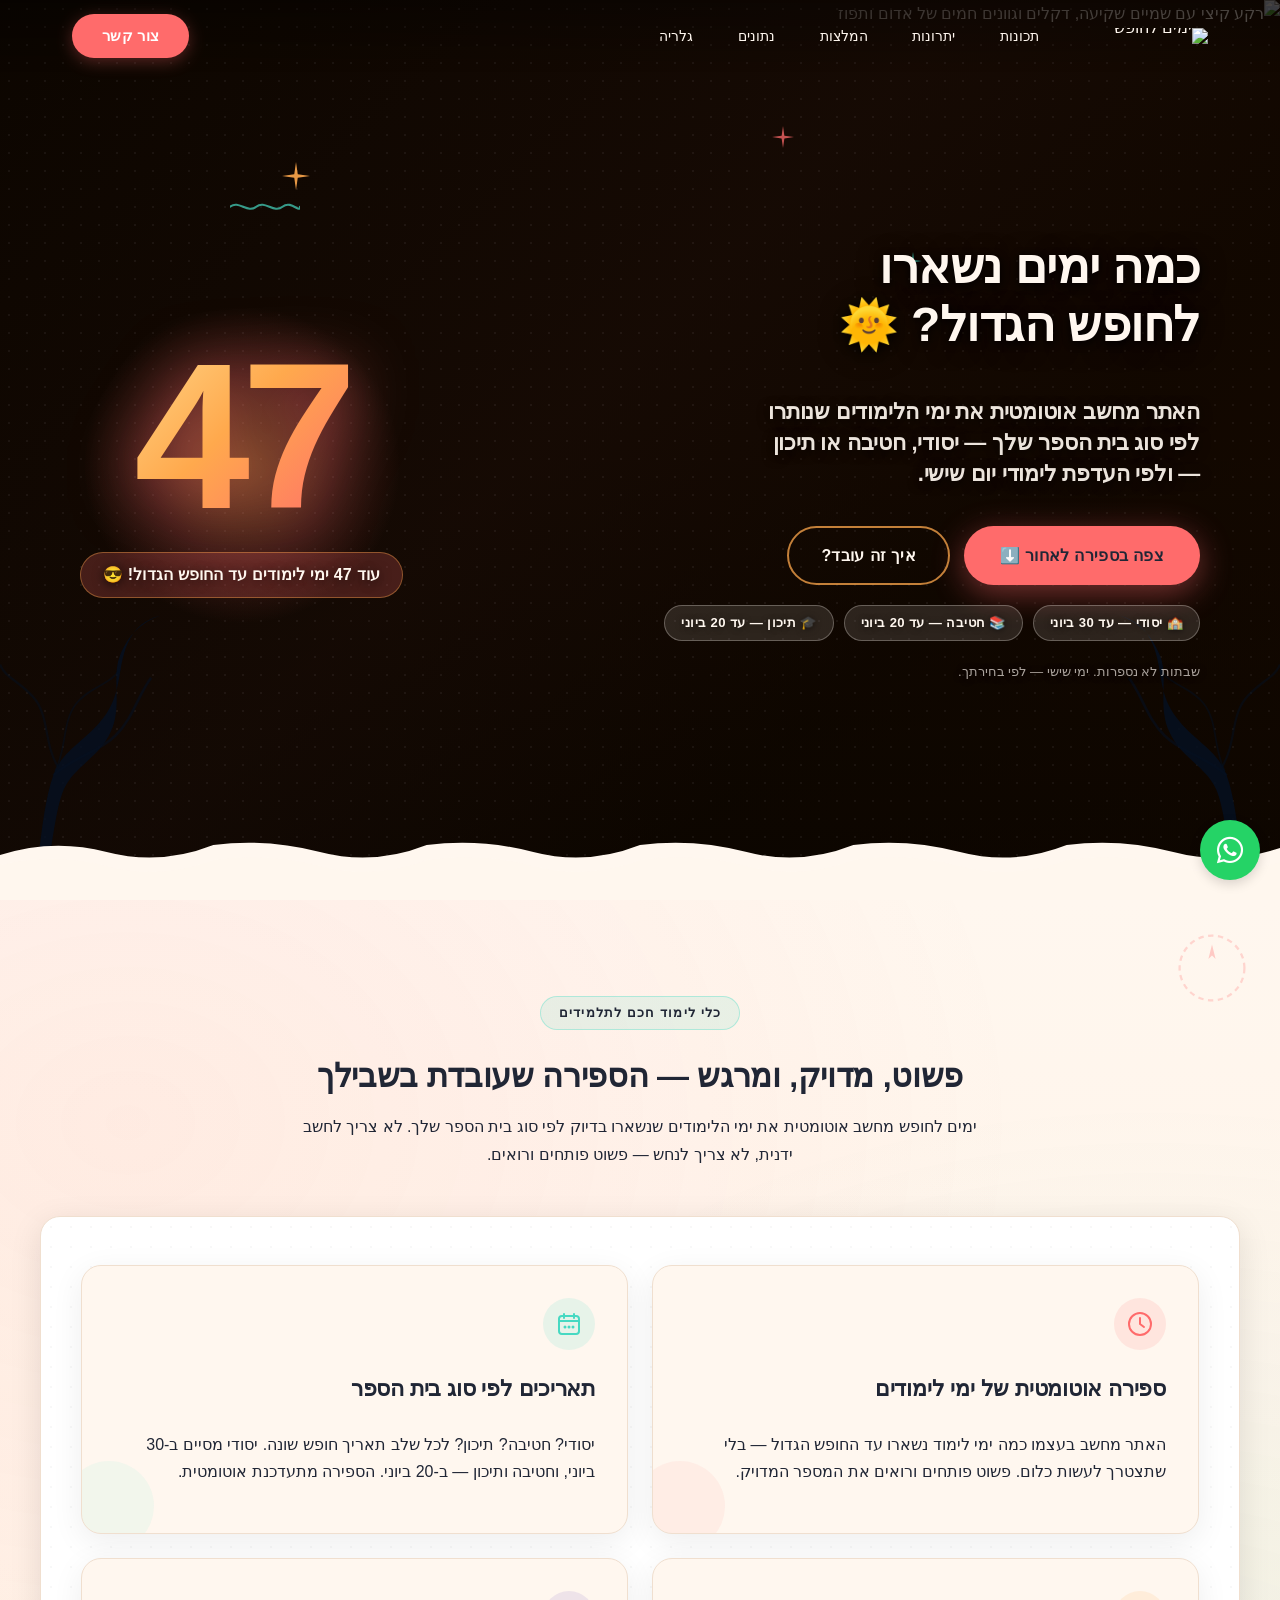
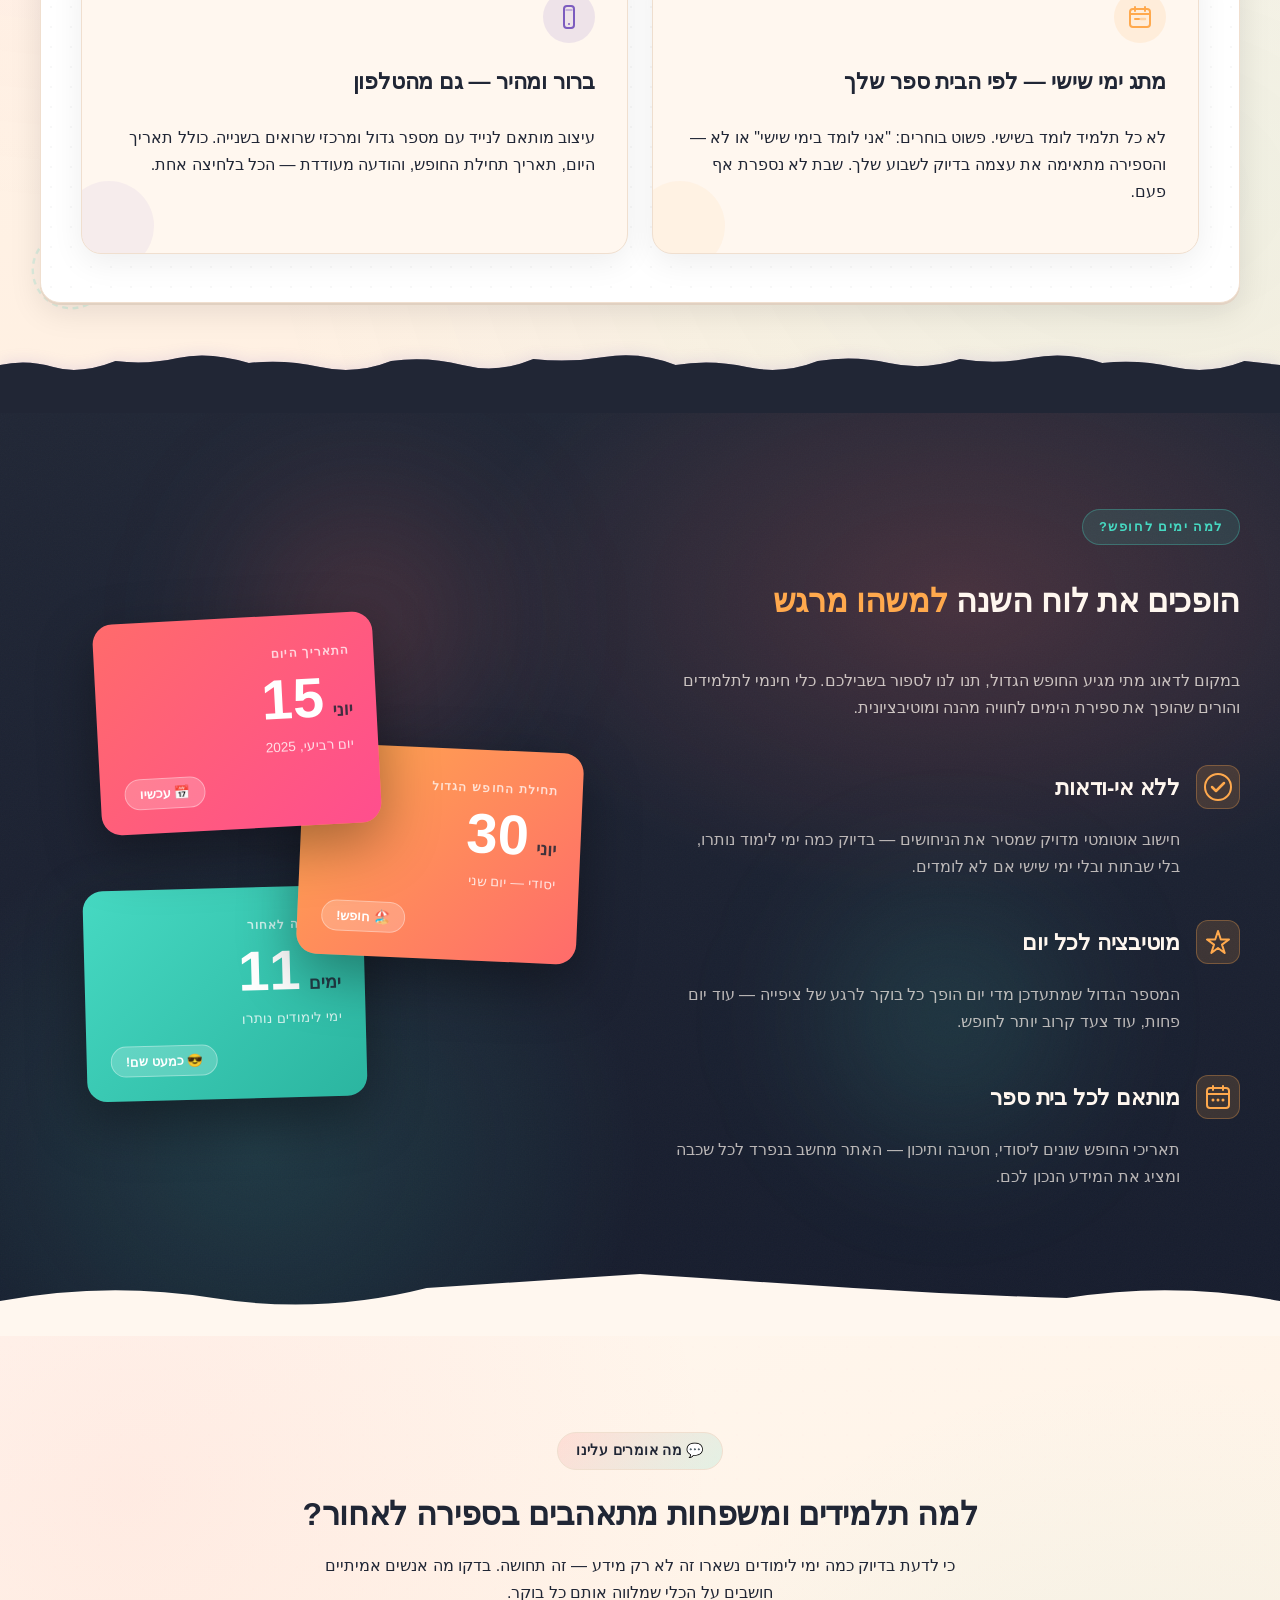
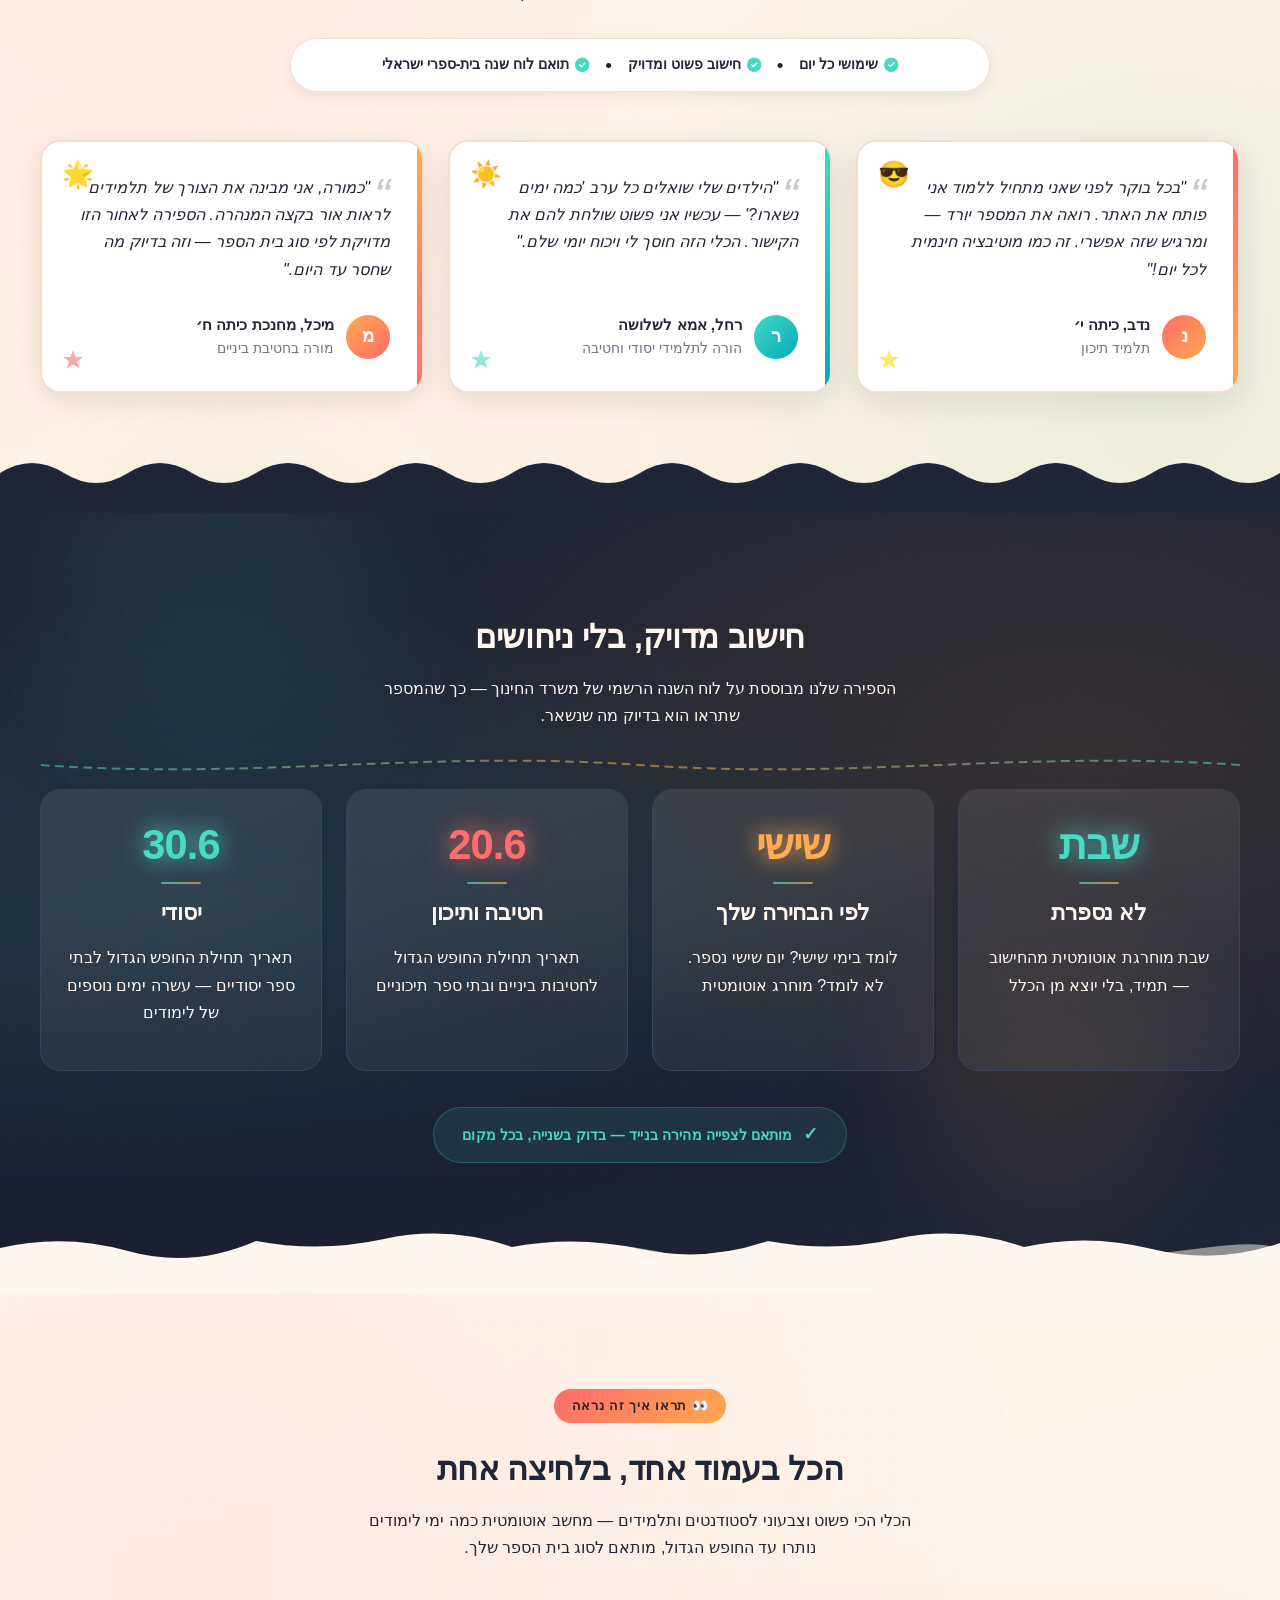
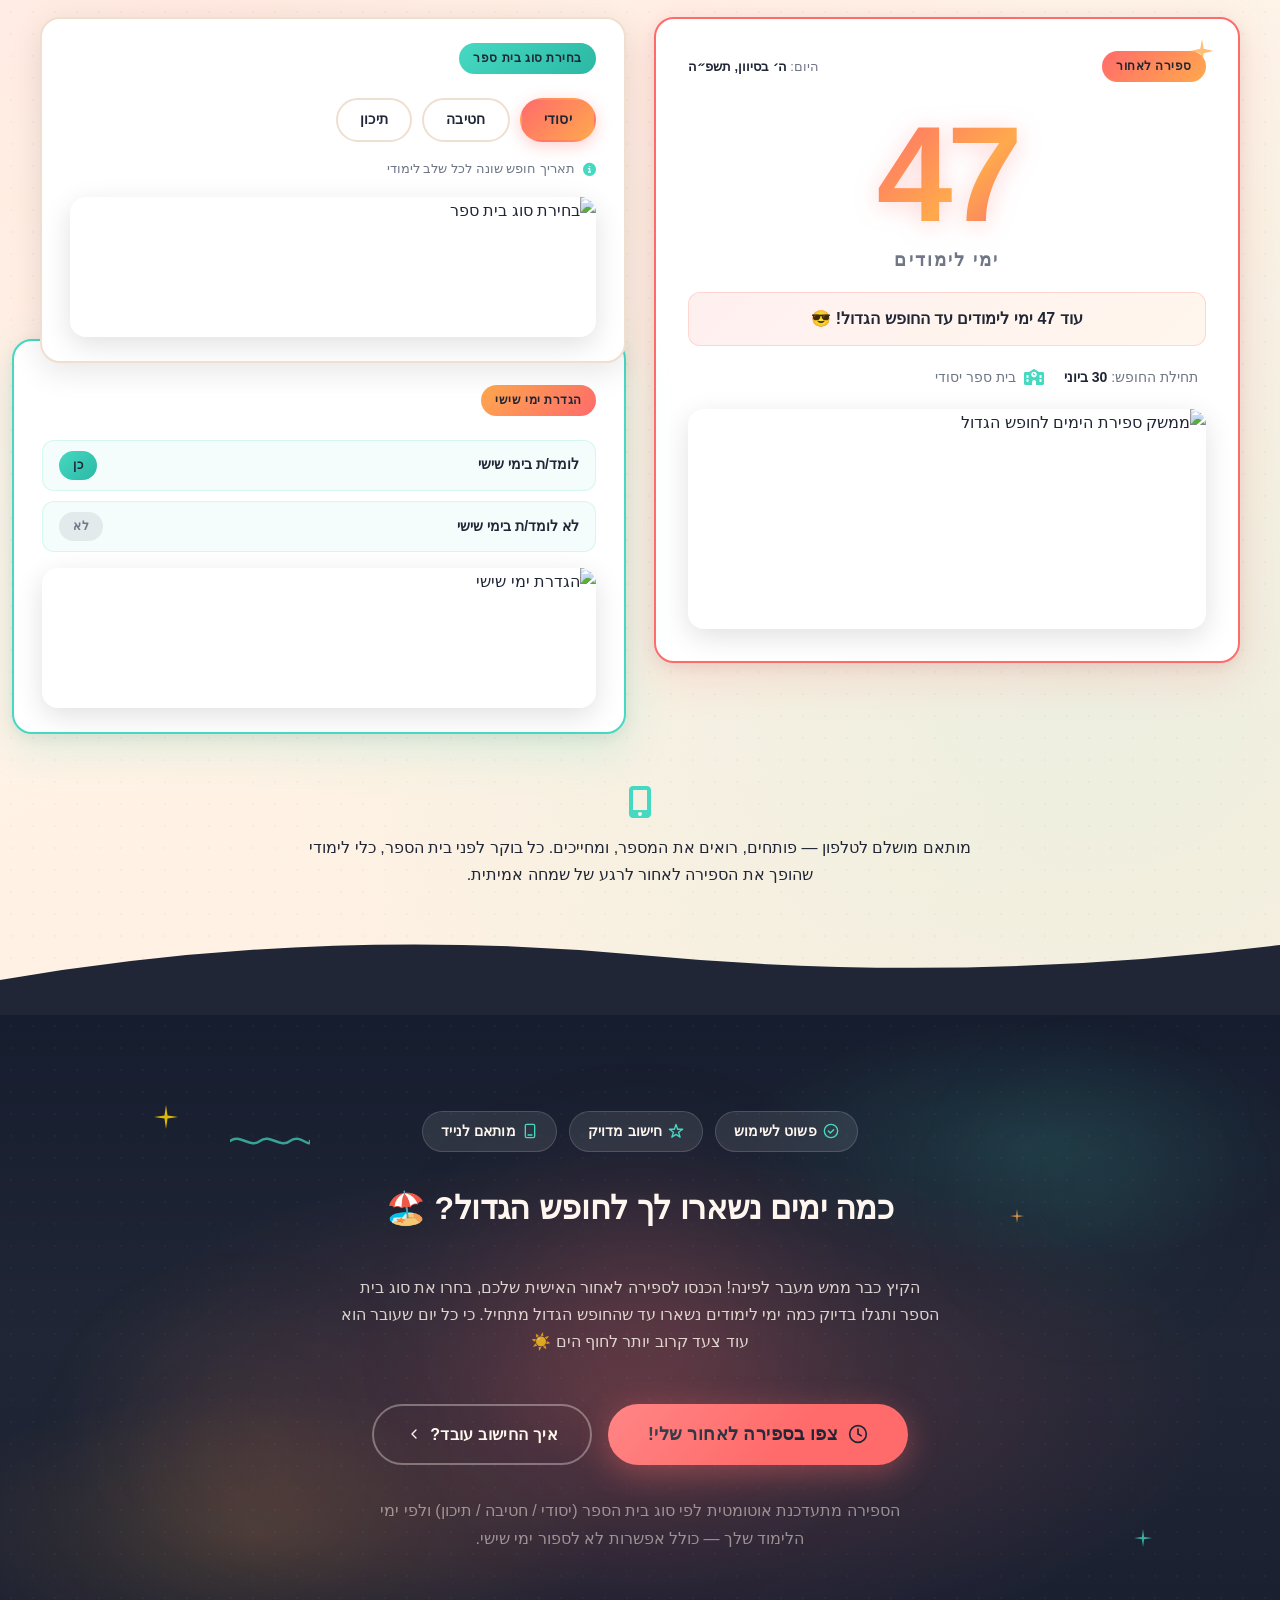
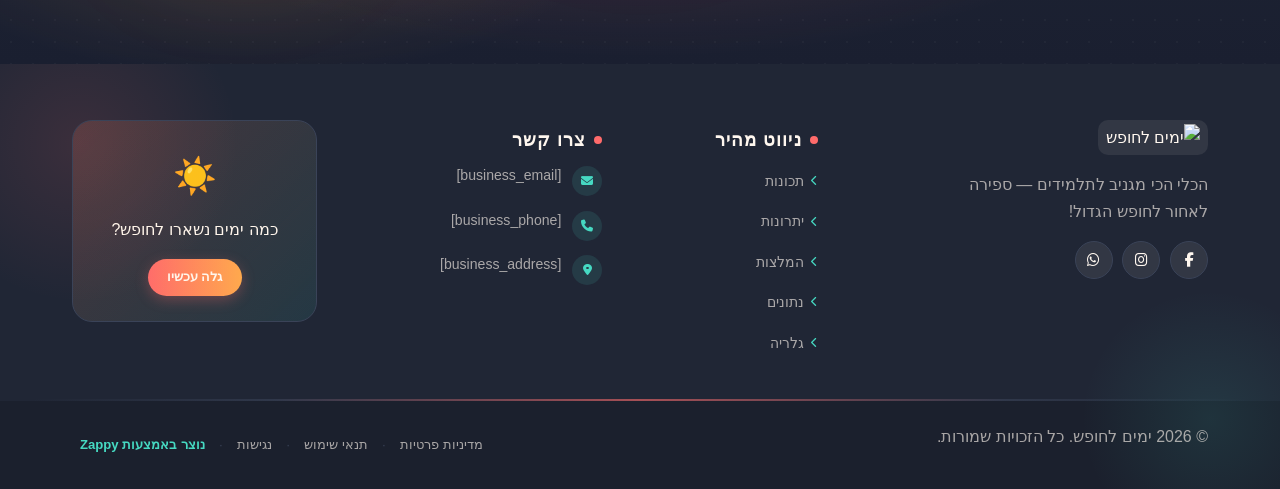
==== public/index.html @ 3684eeac "Initial website commit" ====
<!doctype html><html dir="rtl" lang="he"><head><meta charset="UTF-8"><meta content="width=device-width,initial-scale=1" name="viewport"><meta content="index, follow" name="robots"><title>ספור את הימים לחופש הגדול — ימים לחופש</title><meta content="כמה ימים נשארו עד החופש הגדול? גלה עכשיו עם מונה הימים החכם שלנו לתלמידי יסודי, חטיבה ותיכון. כלי לימודי מהנה שמחשב אוטומטית את ימי הלימודים שנותרו ומעלה את ההתרגשות לקראת הקיץ!" name="description"><meta content="כלים לתלמידים, מונה ימים לחופש הגדול, ספירה לאחור לקיץ, אפליקציות למידה לתלמידים, כמה ימים עד החופש" name="keywords"><link href="/assets/favicon.ico" rel="icon" type="image/x-icon"><link href="/assets/favicon-16x16.png" rel="icon" type="image/png" sizes="16x16"><link href="/assets/favicon-32x32.png" rel="icon" type="image/png" sizes="32x32"><link href="/assets/favicon-48x48.png" rel="icon" type="image/png" sizes="48x48"><link href="/assets/favicon-192x192.png" rel="icon" type="image/png" sizes="192x192"><link href="/assets/favicon-512x512.png" rel="icon" type="image/png" sizes="512x512"><link href="/assets/apple-touch-icon.png" rel="apple-touch-icon"><script>!function(){"use strict";var t="b15dba37-aa4c-4ad7-8414-ff6731cb1a47",e="https://api.zappy5.com/api/analytics/track",a=18e5,n=2592e6,o=!0,i=!0,r=!0;var s=function(){var e="zappy_visitor_"+t,a=null;try{if(a=localStorage.getItem(e)){var o=JSON.parse(a),i=Date.now();if(i-o.created<n)return o.lastSeen=i,localStorage.setItem(e,JSON.stringify(o)),o.id}}catch(t){console.warn("Zappy Analytics: LocalStorage not available")}var r="zv_"+Date.now()+"_"+Math.random().toString(36).substr(2,9);try{localStorage.setItem(e,JSON.stringify({id:r,created:Date.now(),lastSeen:Date.now()}))}catch(t){}return r}(),c=function(){var e="zappy_session_"+t,n=null;try{if(n=sessionStorage.getItem(e)){var o=JSON.parse(n),i=Date.now();if(i-o.timestamp<a)return o.timestamp=i,sessionStorage.setItem(e,JSON.stringify(o)),o.id}}catch(t){console.warn("Zappy Analytics: SessionStorage not available")}var r="zs_"+Date.now()+"_"+Math.random().toString(36).substr(2,9);try{sessionStorage.setItem(e,JSON.stringify({id:r,timestamp:Date.now()}))}catch(t){}return r}();function l(a,n){n=n||{};var o={website_id:t,event_type:a,page_path:window.location.pathname,referrer:document.referrer||"direct",visitor_id:s,session_id:c,metadata:n};if(navigator.sendBeacon){var i=new Blob([JSON.stringify(o)],{type:"application/json"});navigator.sendBeacon(e,i)}else fetch(e,{method:"POST",headers:{"Content-Type":"application/json"},body:JSON.stringify(o),keepalive:!0}).catch(function(t){console.warn("Zappy Analytics: Failed to track event",t)})}o&&l("pageview",{title:document.title,url:window.location.href}),i&&document.addEventListener("click",function(t){var e=t.target;if("BUTTON"===e.tagName||e.closest("button")){var a="BUTTON"===e.tagName?e:e.closest("button");l("click",{element:"button",text:a.textContent.trim().substring(0,100),id:a.id||null,class:a.className||null})}else if("A"===e.tagName||e.closest("a")){var n="A"===e.tagName?e:e.closest("a");l("navigation",{element:"link",text:n.textContent.trim().substring(0,100),href:n.href,external:n.hostname!==window.location.hostname})}},!0),r&&document.addEventListener("submit",function(t){var e=t.target;l("form_submit",{form_id:e.id||null,form_name:e.name||null,form_action:e.action||null,form_method:e.method||"GET"})},!0);var d=Date.now();window.addEventListener("beforeunload",function(){l("page_unload",{time_on_page:Math.floor((Date.now()-d)/1e3),page_path:window.location.pathname})}),window.zappyAnalytics={track:l,getVisitorId:function(){return s},getSessionId:function(){return c}}}()</script><meta content="ספור את הימים לחופש הגדול — ימים לחופש" property="og:title"><meta content="כמה ימים נשארו עד החופש הגדול? גלה עכשיו עם מונה הימים החכם שלנו לתלמידי יסודי, חטיבה ותיכון. כלי לימודי מהנה שמחשב אוטומטית את ימי הלימודים שנותרו ומעלה את ההתרגשות לקראת הקיץ!" property="og:description"><meta content="summary_large_image" name="twitter:card"><meta content="ספור את הימים לחופש הגדול — ימים לחופש" name="twitter:title"><meta content="כמה ימים נשארו עד החופש הגדול? גלה עכשיו עם מונה הימים החכם שלנו לתלמידי יסודי, חטיבה ותיכון. כלי לימודי מהנה שמחשב אוטומטית את ימי הלימודים שנותרו ומעלה את ההתרגשות לקראת הקיץ!" name="twitter:description"><meta content="website" property="og:type"><meta content="he_IL" property="og:locale"><link href="https://cdnjs.cloudflare.com/ajax/libs/font-awesome/6.4.0/css/all.min.css" rel="stylesheet"><link href="/assets/favicon.ico" rel="icon" type="image/x-icon"><link href="/assets/favicon-16x16.png" rel="icon" type="image/png" sizes="16x16"><link href="/assets/favicon-32x32.png" rel="icon" type="image/png" sizes="32x32"><link href="/assets/favicon-48x48.png" rel="icon" type="image/png" sizes="48x48"><link href="/assets/favicon-192x192.png" rel="icon" type="image/png" sizes="192x192"><link href="/assets/favicon-512x512.png" rel="icon" type="image/png" sizes="512x512"><link href="/assets/apple-touch-icon.png" rel="apple-touch-icon"><link href="https://cdn.jsdelivr.net/npm/vanilla-cookieconsent@3/dist/cookieconsent.css" rel="stylesheet"><script src="https://cdn.jsdelivr.net/npm/vanilla-cookieconsent@3/dist/cookieconsent.umd.js"></script><script src="https://cdn.jsdelivr.net/gh/mickidum/acc_toolbar/acctoolbar/acctoolbar.min.js"></script><link href="/styles.css" rel="stylesheet"><style id="zappy-dropdown-submenu-styles">#navMenu li:has(.sub-menu),.nav-menu li:has(.sub-menu),.navbar li:has(.sub-menu),nav li:has(.sub-menu){position:relative}#navMenu .sub-menu,.nav-menu .sub-menu,.navbar .sub-menu,nav .sub-menu{display:block!important;position:absolute!important;top:100%;left:0;min-width:220px;background:#fff;border-radius:8px;box-shadow:0 8px 25px rgba(0,0,0,.15);padding:8px 0;opacity:0;visibility:hidden;transform:translateY(10px);transition:all .3s ease;z-index:1000;list-style:none;pointer-events:none}#navMenu li:hover>.sub-menu,.nav-menu li:hover>.sub-menu,.navbar li:hover>.sub-menu,nav li:hover>.sub-menu{opacity:1!important;visibility:visible!important;transform:translateY(0)!important;pointer-events:auto!important}.sub-menu li{list-style:none;margin:0;padding:0}.sub-menu a{display:block!important;padding:10px 16px!important;color:var(--text-dark,#333)!important;font-weight:500;text-decoration:none;white-space:nowrap;transition:background-color .2s}.sub-menu .zappy-nav-child>a{padding-left:28px!important;font-size:.9em!important;opacity:.85!important}[dir=rtl] .sub-menu .zappy-nav-child>a,html[lang=ar] .sub-menu .zappy-nav-child>a,html[lang=he] .sub-menu .zappy-nav-child>a{padding-left:10px!important;padding-right:28px!important}.sub-menu .zappy-nav-parent>a{font-weight:600!important}.sub-menu a:hover{background-color:#f5f5f5}[dir=rtl] .nav-menu .sub-menu,[dir=rtl] .navbar .sub-menu,[dir=rtl] nav .sub-menu,html[lang=ar] .nav-menu .sub-menu,html[lang=ar] .navbar .sub-menu,html[lang=ar] nav .sub-menu,html[lang=he] .nav-menu .sub-menu,html[lang=he] .navbar .sub-menu,html[lang=he] nav .sub-menu{left:auto!important;right:0!important}.sub-menu:empty,.sub-menu:not(:has(li)):not(:has(> a)),.sub-menu:not(:has(li:not(.zappy-hidden-menu-item))):not(:has(> a)){display:none!important;opacity:0!important;visibility:hidden!important;pointer-events:none!important}li:has(.menu-group-title):hover>.sub-menu{opacity:1!important;visibility:visible!important;transform:translateY(0)!important;pointer-events:auto!important}#navMenu>li>.menu-group-title,.nav-menu>li>.menu-group-title{display:inline-block;padding:.5rem 1rem;cursor:default;user-select:none}@media (max-width:768px){#navMenu .sub-menu,.nav-menu .sub-menu,.navbar .sub-menu,nav .sub-menu{position:static!important;transform:none!important;box-shadow:none!important;background:0 0!important;max-height:0;overflow:hidden;opacity:0;visibility:hidden;transition:max-height .3s ease,opacity .3s ease;padding:0!important;border-radius:0!important}#navMenu .sub-menu.mobile-expanded,.nav-menu .sub-menu.mobile-expanded,.navbar .sub-menu.mobile-expanded{max-height:none!important;overflow-y:visible!important;opacity:1!important;visibility:visible!important;padding:8px 0 8px 16px!important}[dir=rtl] .sub-menu.mobile-expanded,html[lang=he] .sub-menu.mobile-expanded{padding:8px 16px 8px 0!important}#navMenu li:hover>.sub-menu,.nav-menu li:hover>.sub-menu,.navbar li:hover>.sub-menu,nav li:hover>.sub-menu{opacity:0;visibility:hidden;pointer-events:none}#navMenu li>.sub-menu.mobile-expanded,.nav-menu li>.sub-menu.mobile-expanded,.navbar li>.sub-menu.mobile-expanded,nav li>.sub-menu.mobile-expanded{opacity:1!important;visibility:visible!important;pointer-events:auto!important}#navMenu li:has(.sub-menu),.nav-menu li:has(.sub-menu),.navbar li:has(.sub-menu),nav li:has(.sub-menu){display:flex!important;flex-wrap:wrap!important;align-items:center!important;position:relative!important;min-height:44px!important}#navMenu li:has(.sub-menu)>a,.nav-menu li:has(.sub-menu)>a,.navbar li:has(.sub-menu)>a,nav li:has(.sub-menu)>a{flex:1!important;min-width:0!important}#navMenu li:has(.sub-menu)>.menu-group-title,.nav-menu li:has(.sub-menu)>.menu-group-title,.navbar li:has(.sub-menu)>.menu-group-title,nav li:has(.sub-menu)>.menu-group-title{flex:1!important;min-width:0!important;padding:0!important;line-height:inherit!important}#navMenu li:has(.sub-menu)>.sub-menu,.nav-menu li:has(.sub-menu)>.sub-menu,.navbar li:has(.sub-menu)>.sub-menu,nav li:has(.sub-menu)>.sub-menu{flex-basis:100%!important;width:100%!important}#navMenu li:has(.sub-menu)>a [class*=arrow],#navMenu li:has(.sub-menu)>a [class*=chevron],.nav-menu li:has(.sub-menu)>a .fa-angle-down,.nav-menu li:has(.sub-menu)>a .fa-chevron-down,.nav-menu li:has(.sub-menu)>a [class*=arrow],.nav-menu li:has(.sub-menu)>a [class*=chevron],nav li:has(.sub-menu)>a [class*=arrow],nav li:has(.sub-menu)>a [class*=chevron]{display:none!important;visibility:hidden!important}.mobile-submenu-toggle{display:flex!important;align-items:center!important;justify-content:center!important;width:44px!important;height:auto!important;background:0 0!important;border:none!important;cursor:pointer!important;color:var(--text-light)!important;position:static!important;flex-shrink:0!important;align-self:stretch!important;z-index:2!important;padding:0!important;margin:0!important}.mobile-submenu-toggle::after{content:''!important;width:0!important;height:0!important;border-left:6px solid transparent!important;border-right:6px solid transparent!important;border-top:7px solid currentColor!important;transition:transform .3s ease!important}.mobile-submenu-toggle.expanded::after{transform:rotate(180deg)!important}.sub-menu a{padding:10px 0!important;display:block!important;color:var(--text-light)!important;white-space:normal!important}.sub-menu .zappy-nav-child>a{padding-left:28px!important;font-size:.9em!important;opacity:.85!important}[dir=rtl] .sub-menu .zappy-nav-child>a,html[lang=ar] .sub-menu .zappy-nav-child>a,html[lang=he] .sub-menu .zappy-nav-child>a{padding-left:0!important;padding-right:28px!important}.sub-menu .zappy-nav-parent>a{font-weight:600!important}#navMenu.active,.nav-menu.active{max-width:100vw!important;overflow-x:hidden!important;box-sizing:border-box!important}.navbar .sub-menu li a,.zappy-products-dropdown .sub-menu a,nav.navbar .sub-menu li a{color:var(--text-light)!important}}@media (min-width:769px){.mobile-submenu-toggle{display:none!important}}</style><style id="zappy-widget-visibility">html[dir=rtl] .whatsapp-float{right:20px!important;left:auto!important}html:not([dir]) .whatsapp-float,html[dir=ltr] .whatsapp-float{left:20px!important;right:auto!important}html[dir=rtl] #mic-access-tool-general-button,html[dir=rtl] #mic-init-access-tool #mic-access-tool-general-button,html[dir=rtl] #mic-init-access-tool .mic-access-tool-general-button,html[dir=rtl] ._access-icon,html[dir=rtl] .mic-access-tool-general-button{left:20px!important;right:auto!important}html:not([dir]) #mic-access-tool-general-button,html:not([dir]) #mic-init-access-tool #mic-access-tool-general-button,html:not([dir]) #mic-init-access-tool .mic-access-tool-general-button,html:not([dir]) ._access-icon,html:not([dir]) .mic-access-tool-general-button,html[dir=ltr] #mic-access-tool-general-button,html[dir=ltr] #mic-init-access-tool #mic-access-tool-general-button,html[dir=ltr] #mic-init-access-tool .mic-access-tool-general-button,html[dir=ltr] ._access-icon,html[dir=ltr] .mic-access-tool-general-button{right:20px!important;left:auto!important}@media (max-width:768px){.whatsapp-float{display:flex!important}}@media (min-width:769px){.whatsapp-float{display:flex!important}}@media (max-width:768px){#mic-access-tool-general-button,#mic-init-access-tool #mic-access-tool-general-button,#mic-init-access-tool .mic-access-tool-general-button,._access-icon,.mic-access-tool-general-button{display:flex!important;visibility:visible!important;opacity:1!important;pointer-events:auto!important}#mic-access-tool-box.opened-mic-access-tool,#mic-init-access-tool #mic-access-tool-box.opened-mic-access-tool,.mic-access-tool-box.opened-mic-access-tool{visibility:visible!important;opacity:1!important;pointer-events:auto!important}}@media (min-width:769px){#mic-access-tool-general-button,#mic-init-access-tool #mic-access-tool-general-button,#mic-init-access-tool .mic-access-tool-general-button,._access-icon,.mic-access-tool-general-button{display:flex!important;visibility:visible!important;opacity:1!important;pointer-events:auto!important}#mic-access-tool-box.opened-mic-access-tool,#mic-init-access-tool #mic-access-tool-box.opened-mic-access-tool,.mic-access-tool-box.opened-mic-access-tool{visibility:visible!important;opacity:1!important;pointer-events:auto!important}}</style></head><body><nav class="navbar" dir="rtl"><button class="mobile-toggle" aria-label="Menu" id="mobileToggle"><svg viewBox="0 0 24 24" fill="none" height="24" width="24" class="hamburger-icon"><path d="M3 12h18M3 6h18M3 18h18" stroke="currentColor" stroke-width="2" stroke-linecap="round"></path></svg> <svg viewBox="0 0 24 24" fill="none" height="24" width="24" class="close-icon" style="display:none"><path d="M18 6L6 18M6 6l12 12" stroke="currentColor" stroke-width="2" stroke-linecap="round"></path></svg></button> <button class="phone-header-btn" aria-label="Call" data-phone=""><svg viewBox="0 0 24 24" fill="currentColor" height="20" width="20"><path d="M22 16.92v3a2 2 0 0 1-2.18 2 19.79 19.79 0 0 1-8.63-3.07 19.5 19.5 0 0 1-6-6 19.79 19.79 0 0 1-3.07-8.67A2 2 0 0 1 4.11 2h3a2 2 0 0 1 2 1.72 12.84 12.84 0 0 0 .7 2.81 2 2 0 0 1-.45 2.11L8.09 9.91a16 16 0 0 0 6 6l1.27-1.27a2 2 0 0 1 2.11-.45 12.84 12.84 0 0 0 2.81.7A2 2 0 0 1 22 16.92z"></path></svg></button><div class="nav-container"><div class="nav-right-group"><div class="nav-brand"><a href="/" class="logo-link"><img alt="ימים לחופש" class="logo" src="/assets/education-tools-for-students-logo.webp"></a></div><ul class="nav-menu" id="navMenu"><li><a href="#features">תכונות</a></li><li><a href="#benefits">יתרונות</a></li><li><a href="#testimonials">המלצות</a></li><li><a href="#stats">נתונים</a></li><li><a href="#showcase">גלריה</a></li></ul></div><div class="nav-cta-container"><a href="#cta" class="nav-cta-btn">צור קשר</a></div></div></nav><script>window.addEventListener("load",function(){const e=document.querySelector(".navbar, nav, header");if(!e)return void console.log("[Navbar] Navbar element not found");let t=document.getElementById("mobileToggle")||document.querySelector(".mobile-toggle")||document.querySelector(".hamburger")||document.querySelector(".hamburger-menu")||document.querySelector(".menu-toggle")||document.querySelector(".burger-menu")||document.querySelector('[aria-label="Menu"]')||document.querySelector('[aria-label="תפריט"]');const o=document.querySelector(".phone-header-btn"),n=window.getComputedStyle(e);let r=n.backgroundColor;if(console.log("[Navbar] Initial navbar background:",r),"transparent"===r||"rgba(0, 0, 0, 0)"===r||r.startsWith("rgba")&&r.includes(", 0)")){const e=n.backgroundImage;if(e&&"none"!==e)console.log("[Navbar] Navbar has background image/gradient, using dark text"),r="rgb(240, 240, 240)";else{const e=window.getComputedStyle(document.body).backgroundColor;console.log("[Navbar] Navbar transparent, using body background:",e),r=e}}const i=r.match(/\d+/g);if(i&&i.length>=3){const e=(.299*parseInt(i[0])+.587*parseInt(i[1])+.114*parseInt(i[2]))/255;console.log("[Navbar] Mobile button colors preserved from Claude CSS (luminance:",e.toFixed(2)+")");const n=document.createElement("style");n.id="zappy-mobile-nav-fix";document.documentElement.lang;document.documentElement.dir,n.textContent='\n        /* Hide mobile buttons on desktop, show only on mobile */\n        @media (min-width: 769px) {\n          .mobile-toggle,\n          .phone-header-btn {\n            display: none !important;\n          }\n        }\n        \n        /* Show and position mobile buttons correctly on mobile */\n        @media (max-width: 768px) {\n          .mobile-toggle,\n          .phone-header-btn {\n            position: absolute !important;\n            top: 0 !important;\n            bottom: 0 !important;\n            margin-top: auto !important;\n            margin-bottom: auto !important;\n            z-index: 1001 !important;\n            display: flex !important;\n            align-items: center !important;\n            justify-content: center !important;\n            width: 36px !important;\n            height: 36px !important;\n            border-radius: 50% !important;\n            border: none !important;\n            cursor: pointer !important;\n            padding: 6px !important;\n            background: none !important;\n            color: var(--nav-text, var(--text-light)) !important;\n            touch-action: manipulation !important;\n            -webkit-tap-highlight-color: transparent !important;\n          }\n          \n          /* LTR positioning (default): hamburger LEFT, phone RIGHT */\n          html:not([dir="rtl"]):not([lang="he"]):not([lang="ar"]) .mobile-toggle,\n          html[dir="ltr"] .mobile-toggle {\n            left: 12px !important;\n            right: auto !important;\n          }\n          html:not([dir="rtl"]):not([lang="he"]):not([lang="ar"]) .phone-header-btn,\n          html[dir="ltr"] .phone-header-btn {\n            right: 12px !important;\n            left: auto !important;\n          }\n          \n          /* RTL positioning: hamburger RIGHT, phone LEFT */\n          html[dir="rtl"] .mobile-toggle,\n          html[lang="he"] .mobile-toggle,\n          html[lang="ar"] .mobile-toggle {\n            right: 12px !important;\n            left: auto !important;\n          }\n          html[dir="rtl"] .phone-header-btn,\n          html[lang="he"] .phone-header-btn,\n          html[lang="ar"] .phone-header-btn {\n            left: 12px !important;\n            right: auto !important;\n          }\n          \n          /* CRITICAL: Ensure nav-container has min-height on mobile */\n          /* All children are positioned absolutely/fixed on mobile, so height:auto collapses to 0 */\n          .nav-container {\n            min-height: 70px !important;\n            position: relative !important;\n          }\n          \n          /* Ensure SVG icons are properly sized and inherit color */\n          .mobile-toggle svg,\n          .phone-header-btn svg {\n            width: 24px !important;\n            height: 24px !important;\n            /* Don\'t force display - let JavaScript control hamburger/close toggle */\n          }\n          \n          /* Reset nav-cta-container on mobile - remove desktop box-shadow/padding */\n          /* that creates a visible ghost box when CTA button is hidden */\n          .nav-cta-container {\n            box-shadow: none !important;\n            padding: 0 !important;\n          }\n          \n          /* Hide nav-cta-container entirely on mobile when there\'s no lang-switcher */\n          /* (only the CTA button is inside, and it\'s hidden on mobile) */\n          .nav-cta-container:not(:has(.lang-switcher)) {\n            display: none !important;\n          }\n          \n          /* CRITICAL: Prevent hero image fade gradient from bleeding over headline text */\n          /* The .image-fade-gradient has bottom: -30px (extends below parent) */\n          /* On mobile stacked layout, this overlaps the h1 text below the image */\n          .hero-image-column {\n            overflow: hidden !important;\n          }\n          .image-fade-gradient {\n            bottom: 0 !important;\n          }\n          \n          /* Hide desktop language switcher on mobile - hamburger menu handles it */\n          /* High specificity to override stored CSS */\n          .lang-switcher,\n          .nav-cta-container .lang-switcher,\n          .nav-container .lang-switcher,\n          .navbar .lang-switcher,\n          .navbar .nav-cta-container .lang-switcher {\n            display: none !important;\n          }\n        }\n      ';const r=document.getElementById("zappy-mobile-nav-fix");r&&r.remove(),document.head.appendChild(n),console.log("[Navbar] Critical CSS injected for mobile nav positioning");const a=window.innerWidth<=768;if(t){const e=t.querySelector(".hamburger-icon"),o=t.querySelector(".close-icon");e&&(e.style.setProperty("width","24px","important"),e.style.setProperty("height","24px","important"),e.style.setProperty("display","block","important")),o&&(o.style.setProperty("width","24px","important"),o.style.setProperty("height","24px","important"),o.style.setProperty("display","none","important")),a?(t.style.setProperty("position","absolute","important"),t.style.setProperty("top","0","important"),t.style.setProperty("bottom","0","important"),t.style.setProperty("margin-top","auto","important"),t.style.setProperty("margin-bottom","auto","important"),t.style.setProperty("z-index","1001","important"),t.style.removeProperty("left"),t.style.removeProperty("right"),console.log("[Navbar] Mobile toggle positioning applied (mobile viewport)")):(t.style.removeProperty("position"),t.style.removeProperty("top"),t.style.removeProperty("transform"),t.style.removeProperty("z-index"),t.style.removeProperty("left"),t.style.removeProperty("right"),console.log("[Navbar] Desktop viewport - cleared mobile toggle inline positioning"))}if(o){const e=o.querySelector("svg");e&&(e.style.width="24px",e.style.height="24px",e.setAttribute("width","24"),e.setAttribute("height","24")),a?(o.style.setProperty("position","absolute","important"),o.style.setProperty("top","0","important"),o.style.setProperty("bottom","0","important"),o.style.setProperty("margin-top","auto","important"),o.style.setProperty("margin-bottom","auto","important"),o.style.setProperty("z-index","1001","important"),o.style.removeProperty("left"),o.style.removeProperty("right"),console.log("[Navbar] Phone button positioning applied (mobile viewport)")):(o.style.removeProperty("position"),o.style.removeProperty("top"),o.style.removeProperty("transform"),o.style.removeProperty("z-index"),o.style.removeProperty("left"),o.style.removeProperty("right"),console.log("[Navbar] Desktop viewport - cleared phone button inline positioning"))}}else console.log("[Navbar] Could not parse background color:",r);t=document.getElementById("mobileToggle")||document.querySelector(".mobile-toggle")||document.querySelector(".hamburger")||document.querySelector(".hamburger-menu")||document.querySelector(".menu-toggle")||document.querySelector(".burger-menu")||document.querySelector('[aria-label="Menu"]')||document.querySelector('[aria-label="תפריט"]');const a=document.getElementById("navMenu")||document.querySelector(".nav-menu")||document.querySelector(".nav-links")||document.querySelector("nav ul:not(.submenu)");if(!t||!a)return void console.log("[Navbar] Mobile toggle or menu not found:",{toggle:!!t,menu:!!a});a.id||(a.id="navMenu"),console.log("[Navbar] Initializing mobile menu...");const l=t.cloneNode(!0);t.parentNode.replaceChild(l,t);var s=0;function p(e){var t=Date.now();t-s<300||(s=t,function(e){e.preventDefault(),e.stopPropagation();const t=l.querySelector(".hamburger-icon"),o=l.querySelector(".close-icon");a.classList.contains("active")?(a.classList.remove("active"),t&&t.style.setProperty("display","block","important"),o&&o.style.setProperty("display","none","important"),document.body.style.overflow="",console.log("[Navbar] Menu closed")):(a.classList.add("active"),t&&t.style.setProperty("display","none","important"),o&&o.style.setProperty("display","block","important"),document.body.style.overflow="hidden",console.log("[Navbar] Menu opened"))}(e))}l.addEventListener("click",p),l.addEventListener("touchend",p),a.querySelectorAll("a").forEach(function(e){e.addEventListener("click",function(){if("#"===this.getAttribute("href"))return;const e=l.querySelector(".hamburger-icon"),t=l.querySelector(".close-icon");a.classList.remove("active"),e&&e.style.setProperty("display","block","important"),t&&t.style.setProperty("display","none","important"),document.body.style.overflow="",console.log("[Navbar] Menu closed (link clicked)")})});var c=a.querySelectorAll(".dropdown-toggle");c.forEach(function(e){e.addEventListener("click",function(e){e.preventDefault(),e.stopPropagation();var t=this.closest(".nav-dropdown");t&&(t.parentNode.querySelectorAll(".nav-dropdown.open").forEach(function(e){e!==t&&e.classList.remove("open")}),t.classList.toggle("open"),console.log("[Navbar] Dropdown toggled:",t.classList.contains("open")?"open":"closed"))})}),document.addEventListener("click",function(e){e.target.closest(".nav-dropdown")||document.querySelectorAll(".nav-dropdown.open").forEach(function(e){e.classList.remove("open")})}),console.log("[Navbar] Dropdown handlers initialized for "+c.length+" dropdowns"),o&&o.addEventListener("click",function(){const e=document.querySelectorAll('a[href^="tel:"]'),t=e.length>0?e[0].getAttribute("href").replace("tel:",""):"[business_phone]";window.location.href="tel:"+t,console.log("[Navbar] Phone button clicked")}),console.log("[Navbar] Mobile menu initialized successfully")})</script><main><section class="index-hero-section" data-layout-spec="בית-hero" dir="rtl" data-hero-type="fullscreen-scrim"><div class="index-hero-bg-wrapper"><img alt="רקע קיצי עם שמיים שקיעה, דקלים וגוונים חמים של אדום ותפוז" class="index-hero-bg-img" src="/assets/site-index-hero-image-1.webp" data-context="Vibrant Israeli summer sky scene at golden hour with warm sunset gradients in coral, orange and amber tones. Soft palm tree silhouettes frame the edges. Abstract school notebook paper details and sun-bleached beach atmosphere in the distance. Stylized, editorial poster aesthetic with halftone texture overlaid. No text, no people, purely atmospheric background for a student vacation countdown website." data-placeholder="index-hero-image-1" height="700" width="1200" data-hero-bg="true"></div><div class="index-hero-scrim" aria-hidden="true"></div><div class="index-hero-halftone" aria-hidden="true"></div><svg viewBox="0 0 180 420" aria-hidden="true" xmlns="http://www.w3.org/2000/svg" data-no-icon-edit="true" class="index-hero-palm index-hero-palm--start" fill="none" preserveAspectRatio="xMaxYMax meet"><path d="M140,420 C140,420 135,320 120,280 C110,250 80,240 60,210 C40,180 50,150 30,120 C20,105 0,100 0,100 C20,108 35,120 45,145 C55,170 42,200 55,230 C68,260 95,268 108,295 C122,325 125,420 140,420 Z" fill="#051020" opacity="0.85"></path><path d="M120,280 C100,260 70,255 50,235 C30,215 25,190 10,170" fill="none" opacity="0.6" stroke="#051020" stroke-width="3"></path><path d="M115,270 C130,245 125,215 140,195 C155,175 175,170 180,155" fill="none" opacity="0.5" stroke="#051020" stroke-width="2.5"></path><path d="M118,275 C105,250 110,220 95,200 C80,180 55,178 45,160" fill="none" opacity="0.5" stroke="#051020" stroke-width="2"></path></svg> <svg viewBox="0 0 180 420" aria-hidden="true" xmlns="http://www.w3.org/2000/svg" data-no-icon-edit="true" class="index-hero-palm index-hero-palm--end" fill="none" preserveAspectRatio="xMinYMax meet"><path d="M40,420 C40,420 45,320 60,280 C70,250 100,240 120,210 C140,180 130,150 150,120 C160,105 180,100 180,100 C160,108 145,120 135,145 C125,170 138,200 125,230 C112,260 85,268 72,295 C58,325 55,420 40,420 Z" fill="#051020" opacity="0.85"></path><path d="M60,280 C80,260 110,255 130,235 C150,215 155,190 170,170" fill="none" opacity="0.6" stroke="#051020" stroke-width="3"></path><path d="M65,270 C50,245 55,215 40,195 C25,175 5,170 0,155" fill="none" opacity="0.5" stroke="#051020" stroke-width="2.5"></path><path d="M62,275 C75,250 70,220 85,200 C100,180 125,178 135,160" fill="none" opacity="0.5" stroke="#051020" stroke-width="2"></path></svg> <svg viewBox="0 0 24 24" aria-hidden="true" xmlns="http://www.w3.org/2000/svg" data-no-icon-edit="true" class="index-hero-star index-hero-star--1" fill="none"><path d="M12 0 L13.5 10.5 L24 12 L13.5 13.5 L12 24 L10.5 13.5 L0 12 L10.5 10.5 Z" fill="#FFA94D" opacity="0.9"></path></svg> <svg viewBox="0 0 24 24" aria-hidden="true" xmlns="http://www.w3.org/2000/svg" data-no-icon-edit="true" class="index-hero-star index-hero-star--2" fill="none"><path d="M12 0 L13.5 10.5 L24 12 L13.5 13.5 L12 24 L10.5 13.5 L0 12 L10.5 10.5 Z" fill="#46D9C2" opacity="0.8"></path></svg> <svg viewBox="0 0 24 24" aria-hidden="true" xmlns="http://www.w3.org/2000/svg" data-no-icon-edit="true" class="index-hero-star index-hero-star--3" fill="none"><path d="M12 0 L13.5 10.5 L24 12 L13.5 13.5 L12 24 L10.5 13.5 L0 12 L10.5 10.5 Z" fill="#FF6B6B" opacity="0.75"></path></svg> <svg viewBox="0 0 80 20" aria-hidden="true" xmlns="http://www.w3.org/2000/svg" data-no-icon-edit="true" class="index-hero-squiggle" fill="none"><path d="M0,10 C10,2 20,18 30,10 C40,2 50,18 60,10 C70,2 80,18 80,10" fill="none" opacity="0.7" stroke="#46D9C2" stroke-width="2.5" stroke-linecap="round"></path></svg><div class="index-hero-container"><div class="index-hero-content"><h1 class="index-hero-h1">כמה ימים נשארו<br>לחופש הגדול? 🌞</h1><h3 class="index-hero-subtitle">האתר מחשב אוטומטית את ימי הלימודים שנותרו לפי סוג בית הספר שלך — יסודי, חטיבה או תיכון — ולפי העדפת לימודי יום שישי.</h3><div class="index-hero-ctas"><a href="#countdown" class="index-hero-btn-primary">צפה בספירה לאחור ⬇️</a> <a href="#how-it-works" class="index-hero-btn-secondary">איך זה עובד?</a></div><div class="index-hero-badges"><span class="index-hero-badge">🏫 יסודי — עד 30 ביוני</span> <span class="index-hero-badge">📚 חטיבה — עד 20 ביוני</span> <span class="index-hero-badge">🎓 תיכון — עד 20 ביוני</span></div><p class="index-hero-note">שבתות לא נספרות. ימי שישי — לפי בחירתך.</p></div><div class="index-hero-countdown-display"><div class="index-hero-countdown-glow" aria-hidden="true"></div><div class="index-hero-countdown-number">47</div><div class="index-hero-countdown-label">עוד 47 ימי לימודים עד החופש הגדול! 😎</div></div></div><div class="index-hero-divider-wrapper"><svg viewBox="0 0 1440 90" aria-hidden="true" xmlns="http://www.w3.org/2000/svg" data-no-icon-edit="true" preserveAspectRatio="none"><defs><linearGradient id="heroWaveFill" x1="0%" x2="100%" y1="0%" y2="0%"><stop offset="0%" stop-color="#FFF7EF"></stop><stop offset="50%" stop-color="#FFE8D0"></stop><stop offset="100%" stop-color="#FFF7EF"></stop></linearGradient></defs><path d="M0,90 L0,45 Q60,28 120,42 T240,35 Q300,28 360,42 T480,35 Q540,28 600,42 T720,35 Q780,28 840,42 T960,35 Q1020,28 1080,42 T1200,35 Q1260,28 1320,42 T1440,38 L1440,90 Z" fill="var(--bg-light)"></path><path d="M0,90 L0,55 Q60,42 120,56 T240,50 Q300,42 360,56 T480,50 Q540,42 600,56 T720,50 Q780,42 840,56 T960,50 Q1020,42 1080,56 T1200,50 Q1260,42 1320,56 T1440,52 L1440,90 Z" fill="var(--bg-light)" opacity="0.85"></path></svg></div></section><section class="index-features-section" data-layout-spec="בית-features" dir="rtl"><svg viewBox="0 0 80 80" aria-hidden="true" xmlns="http://www.w3.org/2000/svg" data-no-icon-edit="true" class="index-features-deco index-features-deco--tl" fill="none"><circle cx="40" cy="40" r="36" fill="none" opacity="0.35" stroke="#FF6B6B" stroke-dasharray="6 5" stroke-width="2.5"></circle><path d="M40 14 L44 30 L40 26 L36 30 Z" fill="#FF6B6B" opacity="0.45"></path></svg> <svg viewBox="0 0 90 90" aria-hidden="true" xmlns="http://www.w3.org/2000/svg" data-no-icon-edit="true" class="index-features-deco index-features-deco--br" fill="none"><circle cx="45" cy="45" r="40" fill="none" opacity="0.3" stroke="#46D9C2" stroke-dasharray="6 5" stroke-width="2.5"></circle><path d="M45 20 L50 38 L45 34 L40 38 Z" fill="#46D9C2" opacity="0.4"></path></svg><div class="index-features-container"><div class="index-features-intro"><span class="index-features-eyebrow">כלי לימוד חכם לתלמידים</span><h2 class="index-features-heading">פשוט, מדויק, ומרגש — הספירה שעובדת בשבילך</h2><p class="index-features-subtext">ימים לחופש מחשב אוטומטית את ימי הלימודים שנשארו בדיוק לפי סוג בית הספר שלך. לא צריך לחשב ידנית, לא צריך לנחש — פשוט פותחים ורואים.</p></div><div class="index-features-panel"><div class="index-features-panel-texture" aria-hidden="true"></div><div class="index-features-grid"><article class="index-features-card index-features-card--coral"><div class="index-features-card-icon index-features-card-icon--coral"><svg viewBox="0 0 26 26" aria-hidden="true" xmlns="http://www.w3.org/2000/svg" fill="none" height="26" width="26" data-element-type="icon" data-icon-type="svg"><circle cx="13" cy="13" r="11" stroke="currentColor" stroke-width="2"></circle><path d="M13 7v6l4 3" stroke="currentColor" stroke-width="2" stroke-linecap="round" stroke-linejoin="round"></path></svg></div><div class="index-features-card-body"><h3 class="index-features-card-title">ספירה אוטומטית של ימי לימודים</h3><p class="index-features-card-text">האתר מחשב בעצמו כמה ימי לימוד נשארו עד החופש הגדול — בלי שתצטרך לעשות כלום. פשוט פותחים ורואים את המספר המדויק.</p></div></article><article class="index-features-card index-features-card--teal"><div class="index-features-card-icon index-features-card-icon--teal"><svg viewBox="0 0 26 26" aria-hidden="true" xmlns="http://www.w3.org/2000/svg" fill="none" height="26" width="26" data-element-type="icon" data-icon-type="svg"><rect height="18" rx="3" stroke="currentColor" stroke-width="2" width="20" x="3" y="5"></rect><path d="M3 10h20" stroke="currentColor" stroke-width="2"></path><path d="M8 3v4M18 3v4" stroke="currentColor" stroke-width="2" stroke-linecap="round"></path><circle cx="9" cy="16" r="1.5" fill="currentColor"></circle><circle cx="13" cy="16" r="1.5" fill="currentColor"></circle><circle cx="17" cy="16" r="1.5" fill="currentColor"></circle></svg></div><div class="index-features-card-body"><h3 class="index-features-card-title">תאריכים לפי סוג בית הספר</h3><p class="index-features-card-text">יסודי? חטיבה? תיכון? לכל שלב תאריך חופש שונה. יסודי מסיים ב-30 ביוני, וחטיבה ותיכון — ב-20 ביוני. הספירה מתעדכנת אוטומטית.</p></div></article><article class="index-features-card index-features-card--mango"><div class="index-features-card-icon index-features-card-icon--mango"><svg viewBox="0 0 26 26" aria-hidden="true" xmlns="http://www.w3.org/2000/svg" fill="none" height="26" width="26" data-element-type="icon" data-icon-type="svg"><rect height="18" rx="3" stroke="currentColor" stroke-width="2" width="20" x="3" y="5"></rect><path d="M3 10h20" stroke="currentColor" stroke-width="2"></path><path d="M8 3v4M18 3v4" stroke="currentColor" stroke-width="2" stroke-linecap="round"></path><path d="M8 15h4" stroke="currentColor" stroke-width="2" stroke-linecap="round"></path><path d="M14 15h4" opacity="0.4" stroke="currentColor" stroke-width="2.5" stroke-linecap="round"></path></svg></div><div class="index-features-card-body"><h3 class="index-features-card-title">מתג ימי שישי — לפי הבית ספר שלך</h3><p class="index-features-card-text">לא כל תלמיד לומד בשישי. פשוט בוחרים: "אני לומד בימי שישי" או לא — והספירה מתאימה את עצמה בדיוק לשבוע שלך. שבת לא נספרת אף פעם.</p></div></article><article class="index-features-card index-features-card--violet"><div class="index-features-card-icon index-features-card-icon--violet"><svg viewBox="0 0 26 26" aria-hidden="true" xmlns="http://www.w3.org/2000/svg" fill="none" height="26" width="26" data-element-type="icon" data-icon-type="svg"><rect height="22" rx="3" stroke="currentColor" stroke-width="2" width="10" x="8" y="2"></rect><circle cx="13" cy="20" r="1" fill="currentColor"></circle><path d="M10 6h6" opacity="0.5" stroke="currentColor" stroke-width="1.5" stroke-linecap="round"></path></svg></div><div class="index-features-card-body"><h3 class="index-features-card-title">ברור ומהיר — גם מהטלפון</h3><p class="index-features-card-text">עיצוב מותאם לנייד עם מספר גדול ומרכזי שרואים בשנייה. כולל תאריך היום, תאריך תחילת החופש, והודעה מעודדת — הכל בלחיצה אחת.</p></div></article></div></div></div><div class="index-features-divider-wrapper"><svg viewBox="0 0 1440 90" aria-hidden="true" xmlns="http://www.w3.org/2000/svg" data-no-icon-edit="true" preserveAspectRatio="none"><path d="M0,90 L0,42 Q30,36 60,44 T130,38 Q165,42 200,35 T280,40 Q320,36 360,44 T440,38 Q480,33 520,42 T600,36 Q640,40 680,34 T760,42 Q800,36 840,44 T920,38 Q960,32 1000,40 T1080,36 Q1120,42 1160,35 T1240,40 Q1280,36 1320,44 T1400,38 L1440,42 L1440,90 Z" fill="var(--bg-dark)"></path><filter height="180%" id="torn-shadow" width="110%" x="-5%" y="-40%"><feDropShadow dx="0" dy="-4" flood-color="#7C5CBF" flood-opacity="0.22" stdDeviation="6"></feDropShadow></filter><path d="M0,90 L0,42 Q30,36 60,44 T130,38 Q165,42 200,35 T280,40 Q320,36 360,44 T440,38 Q480,33 520,42 T600,36 Q640,40 680,34 T760,42 Q800,36 840,44 T920,38 Q960,32 1000,40 T1080,36 Q1120,42 1160,35 T1240,40 Q1280,36 1320,44 T1400,38 L1440,42 L1440,90 Z" fill="var(--bg-dark)" opacity="0.5" filter="url(#torn-shadow)"></path></svg></div></section><section class="index-benefits-section" data-layout-spec="בית-benefits" dir="rtl" id="benefits"><div class="ibs-grain" aria-hidden="true"></div><div class="ibs-glow ibs-glow-1" aria-hidden="true"></div><div class="ibs-glow ibs-glow-2" aria-hidden="true"></div><div class="ibs-container"><div class="ibs-content-col"><span class="ibs-eyebrow">למה ימים לחופש?</span><h2 class="ibs-heading">הופכים את לוח השנה <span class="ibs-heading-accent">למשהו מרגש</span></h2><p class="ibs-lead">במקום לדאוג מתי מגיע החופש הגדול, תנו לנו לספור בשבילכם. כלי חינמי לתלמידים והורים שהופך את ספירת הימים לחוויה מהנה ומוטיבציונית.</p><ul class="ibs-benefit-list"><li class="ibs-benefit-item"><div class="ibs-benefit-icon"><svg viewBox="0 0 28 28" aria-hidden="true" xmlns="http://www.w3.org/2000/svg" fill="none" height="28" width="28" data-element-type="icon" data-icon-type="svg"><circle cx="14" cy="14" r="13" stroke="currentColor" stroke-width="2"></circle><path d="M8 14l4 4 8-8" stroke="currentColor" stroke-width="2.5" stroke-linecap="round" stroke-linejoin="round"></path></svg></div><div class="ibs-benefit-text"><h3>ללא אי-ודאות</h3><p>חישוב אוטומטי מדויק שמסיר את הניחושים — בדיוק כמה ימי לימוד נותרו, בלי שבתות ובלי ימי שישי אם לא לומדים.</p></div></li><li class="ibs-benefit-item"><div class="ibs-benefit-icon"><svg viewBox="0 0 28 28" aria-hidden="true" xmlns="http://www.w3.org/2000/svg" fill="none" height="28" width="28" data-element-type="icon" data-icon-type="svg"><path d="M14 3l2.8 8.5H25l-7 5.1 2.7 8.4L14 20l-6.7 5 2.7-8.4-7-5.1h8.2z" stroke="currentColor" stroke-width="2" stroke-linejoin="round"></path></svg></div><div class="ibs-benefit-text"><h3>מוטיבציה לכל יום</h3><p>המספר הגדול שמתעדכן מדי יום הופך כל בוקר לרגע של ציפייה — עוד יום פחות, עוד צעד קרוב יותר לחופש.</p></div></li><li class="ibs-benefit-item"><div class="ibs-benefit-icon"><svg viewBox="0 0 28 28" aria-hidden="true" xmlns="http://www.w3.org/2000/svg" fill="none" height="28" width="28" data-element-type="icon" data-icon-type="svg"><rect height="20" rx="3" stroke="currentColor" stroke-width="2" width="22" x="3" y="5"></rect><path d="M3 11h22" stroke="currentColor" stroke-width="2"></path><path d="M9 3v4M19 3v4" stroke="currentColor" stroke-width="2" stroke-linecap="round"></path><circle cx="9" cy="17" r="1.5" fill="currentColor"></circle><circle cx="14" cy="17" r="1.5" fill="currentColor"></circle><circle cx="19" cy="17" r="1.5" fill="currentColor"></circle></svg></div><div class="ibs-benefit-text"><h3>מותאם לכל בית ספר</h3><p>תאריכי החופש שונים ליסודי, חטיבה ותיכון — האתר מחשב בנפרד לכל שכבה ומציג את המידע הנכון לכם.</p></div></li></ul></div><div class="ibs-tiles-col" aria-label="דוגמאות מידע"><article class="ibs-tile ibs-tile-1"><div class="ibs-tile-label">התאריך היום</div><div class="ibs-tile-number">15<span class="ibs-tile-number-unit">יוני</span></div><div class="ibs-tile-sub">יום רביעי, 2025</div><div class="ibs-tile-badge">📅 עכשיו</div></article><article class="ibs-tile ibs-tile-2"><div class="ibs-tile-label">תחילת החופש הגדול</div><div class="ibs-tile-number">30<span class="ibs-tile-number-unit">יוני</span></div><div class="ibs-tile-sub">יסודי — יום שני</div><div class="ibs-tile-badge">🏖️ חופש!</div></article><article class="ibs-tile ibs-tile-3"><div class="ibs-tile-label">הספירה לאחור</div><div class="ibs-tile-number">11<span class="ibs-tile-number-unit">ימים</span></div><div class="ibs-tile-sub">ימי לימודים נותרו</div><div class="ibs-tile-badge">😎 כמעט שם!</div></article></div></div><div class="ibs-divider-wrapper"><svg viewBox="0 0 1200 90" aria-hidden="true" xmlns="http://www.w3.org/2000/svg" data-no-icon-edit="true" preserveAspectRatio="none"><path d="M0,90 L0,55 Q100,35 200,52 T400,42 Q500,35 600,28 Q700,35 800,42 T1000,52 Q1100,35 1200,55 L1200,90 Z" fill="var(--bg-light)"></path></svg></div></section><section class="index-testimonials-section" data-layout-spec="בית-testimonials" dir="rtl" id="testimonials"><div class="its-halftone-bg" aria-hidden="true"></div><div class="its-container"><div class="its-intro"><span class="its-badge">💬 מה אומרים עלינו</span><h2 class="its-heading">למה תלמידים ומשפחות מתאהבים בספירה לאחור?</h2><p class="its-subtext">כי לדעת בדיוק כמה ימי לימודים נשארו זה לא רק מידע — זה תחושה. בדקו מה אנשים אמיתיים חושבים על הכלי שמלווה אותם כל בוקר.</p></div><div class="its-trust-line"><span class="its-trust-item"><i class="fa-solid fa-check-circle"></i> שימושי כל יום</span> <span class="its-trust-dot">•</span> <span class="its-trust-item"><i class="fa-solid fa-check-circle"></i> חישוב פשוט ומדויק</span> <span class="its-trust-dot">•</span> <span class="its-trust-item"><i class="fa-solid fa-check-circle"></i> תואם לוח שנה בית-ספרי ישראלי</span></div><div class="its-grid"><article class="its-card its-card--coral"><div class="its-card-mood" aria-hidden="true">😎</div><blockquote class="its-quote"><p>"בכל בוקר לפני שאני מתחיל ללמוד אני פותח את האתר. רואה את המספר יורד — ומרגיש שזה אפשרי. זה כמו מוטיבציה חינמית לכל יום!"</p></blockquote><footer class="its-author"><div class="its-author-avatar its-avatar--coral">נ</div><div class="its-author-info"><strong>נדב, כיתה י׳</strong> <small>תלמיד תיכון</small></div></footer><div class="its-star-accent" aria-hidden="true"><svg viewBox="0 0 22 22" aria-hidden="true" xmlns="http://www.w3.org/2000/svg" data-no-icon-edit="true" fill="none" height="22" width="22"><path d="M11 1l2.5 7h7.5l-6 4.5 2.5 7L11 15.5 4.5 19.5l2.5-7L1 8h7.5z" fill="#FFD700" opacity="0.85"></path></svg></div></article><article class="its-card its-card--teal"><div class="its-card-mood" aria-hidden="true">☀️</div><blockquote class="its-quote"><p>"הילדים שלי שואלים כל ערב 'כמה ימים נשארו?' — עכשיו אני פשוט שולחת להם את הקישור. הכלי הזה חוסך לי ויכוח יומי שלם."</p></blockquote><footer class="its-author"><div class="its-author-avatar its-avatar--teal">ר</div><div class="its-author-info"><strong>רחל, אמא לשלושה</strong> <small>הורה לתלמידי יסודי וחטיבה</small></div></footer><div class="its-star-accent" aria-hidden="true"><svg viewBox="0 0 22 22" aria-hidden="true" xmlns="http://www.w3.org/2000/svg" data-no-icon-edit="true" fill="none" height="22" width="22"><path d="M11 1l2.5 7h7.5l-6 4.5 2.5 7L11 15.5 4.5 19.5l2.5-7L1 8h7.5z" fill="#46D9C2" opacity="0.85"></path></svg></div></article><article class="its-card its-card--orange"><div class="its-card-mood" aria-hidden="true">🌟</div><blockquote class="its-quote"><p>"כמורה, אני מבינה את הצורך של תלמידים לראות אור בקצה המנהרה. הספירה לאחור הזו מדויקת לפי סוג בית הספר — וזה בדיוק מה שחסר עד היום."</p></blockquote><footer class="its-author"><div class="its-author-avatar its-avatar--orange">מ</div><div class="its-author-info"><strong>מיכל, מחנכת כיתה ח׳</strong> <small>מורה בחטיבת ביניים</small></div></footer><div class="its-star-accent" aria-hidden="true"><svg viewBox="0 0 22 22" aria-hidden="true" xmlns="http://www.w3.org/2000/svg" data-no-icon-edit="true" fill="none" height="22" width="22"><path d="M11 1l2.5 7h7.5l-6 4.5 2.5 7L11 15.5 4.5 19.5l2.5-7L1 8h7.5z" fill="#FF6B6B" opacity="0.85"></path></svg></div></article></div></div><div class="its-divider-wrapper"><svg viewBox="0 0 1200 80" aria-hidden="true" xmlns="http://www.w3.org/2000/svg" data-no-icon-edit="true" preserveAspectRatio="none"><path d="M0,80 L0,40
        Q30,20 60,40 T120,40
        Q150,20 180,40 T240,40
        Q270,20 300,40 T360,40
        Q390,20 420,40 T480,40
        Q510,20 540,40 T600,40
        Q630,20 660,40 T720,40
        Q750,20 780,40 T840,40
        Q870,20 900,40 T960,40
        Q990,20 1020,40 T1080,40
        Q1110,20 1140,40 T1200,40
        L1200,80 Z" fill="var(--bg-dark)"></path></svg></div></section><section class="index-stats-section" data-layout-spec="בית-stats" dir="rtl" id="stats"><div class="index-stats-bg-layer" aria-hidden="true"></div><div class="index-stats-glow-accent index-stats-glow-1" aria-hidden="true"></div><div class="index-stats-glow-accent index-stats-glow-2" aria-hidden="true"></div><div class="index-stats-container"><div class="index-stats-header"><h2 class="index-stats-title">חישוב מדויק, בלי ניחושים</h2><p class="index-stats-subtitle">הספירה שלנו מבוססת על לוח השנה הרשמי של משרד החינוך — כך שהמספר שתראו הוא בדיוק מה שנשאר.</p></div><div class="index-stats-connector" aria-hidden="true"><svg viewBox="0 0 1100 40" aria-hidden="true" xmlns="http://www.w3.org/2000/svg" data-no-icon-edit="true" preserveAspectRatio="none"><path d="M1100,20 C900,5 750,35 550,20 C350,5 200,35 0,20" fill="none" opacity="0.55" stroke="url(#glowLine)" stroke-width="2" stroke-dasharray="8 5"></path><defs><linearGradient id="glowLine" x1="0%" x2="100%" y1="0%" y2="0%"><stop offset="0%" stop-color="#46D9C2"></stop><stop offset="50%" stop-color="#FFA94D"></stop><stop offset="100%" stop-color="#46D9C2"></stop></linearGradient></defs></svg></div><div class="index-stats-grid"><article class="index-stats-card"><div class="index-stats-number" style="color:var(--accent)">שבת</div><div class="index-stats-divider"></div><h3 class="index-stats-label">לא נספרת</h3><p class="index-stats-desc">שבת מוחרגת אוטומטית מהחישוב — תמיד, בלי יוצא מן הכלל</p></article><article class="index-stats-card"><div class="index-stats-number" style="color:var(--secondary)">שישי</div><div class="index-stats-divider"></div><h3 class="index-stats-label">לפי הבחירה שלך</h3><p class="index-stats-desc">לומד בימי שישי? יום שישי נספר. לא לומד? מוחרג אוטומטית</p></article><article class="index-stats-card"><div class="index-stats-number" style="color:var(--primary)">20.6</div><div class="index-stats-divider"></div><h3 class="index-stats-label">חטיבה ותיכון</h3><p class="index-stats-desc">תאריך תחילת החופש הגדול לחטיבות ביניים ובתי ספר תיכוניים</p></article><article class="index-stats-card"><div class="index-stats-number" style="color:var(--accent)">30.6</div><div class="index-stats-divider"></div><h3 class="index-stats-label">יסודי</h3><p class="index-stats-desc">תאריך תחילת החופש הגדול לבתי ספר יסודיים — עשרה ימים נוספים של לימודים</p></article></div><div class="index-stats-trust-badge"><span class="index-stats-badge-icon" aria-hidden="true">✓</span> <span>מותאם לצפייה מהירה בנייד — בדוק בשנייה, בכל מקום</span></div></div><div class="index-stats-divider-wrapper"><svg viewBox="0 0 1200 90" aria-hidden="true" xmlns="http://www.w3.org/2000/svg" data-no-icon-edit="true" preserveAspectRatio="none"><path d="M0,90 L0,45 Q60,30 120,48 T240,38 Q300,50 360,36 T480,44 Q540,32 600,46 T720,38 Q780,50 840,36 T960,44 Q1020,30 1080,46 T1200,40 L1200,90 Z" fill="var(--bg-light)"></path><path d="M0,90 L0,55 Q80,42 160,58 T320,48 Q400,60 480,46 T640,54 Q720,42 800,56 T960,48 Q1040,58 1120,46 T1200,52 L1200,90 Z" fill="var(--bg-light)" opacity="0.5"></path></svg></div></section><section class="index-showcase-section" data-layout-spec="בית-showcase" dir="rtl"><div class="showcase-bg-dots" aria-hidden="true"></div><div class="showcase-container"><div class="showcase-intro"><span class="showcase-eyebrow">👀 תראו איך זה נראה</span><h2 class="showcase-heading">הכל בעמוד אחד, בלחיצה אחת</h2><p class="showcase-subtext">הכלי הכי פשוט וצבעוני לסטודנטים ותלמידים — מחשב אוטומטית כמה ימי לימודים נותרו עד החופש הגדול, מותאם לסוג בית הספר שלך.</p></div><div class="showcase-panels"><article class="showcase-panel showcase-panel--primary"><div class="panel-header"><span class="panel-tag">ספירה לאחור</span> <span class="panel-date">היום: <strong>ה׳ בסיוון, תשפ״ה</strong></span></div><div class="panel-countdown-display"><div class="panel-countdown-number">47</div><div class="panel-countdown-label">ימי לימודים</div></div><div class="panel-message">עוד 47 ימי לימודים עד החופש הגדול! 😎</div><div class="panel-meta-row"><div class="panel-meta-item"><i class="fa-solid fa-calendar-star" aria-hidden="true"></i> <span>תחילת החופש: <strong>30 ביוני</strong></span></div><div class="panel-meta-item"><i class="fa-solid fa-school" aria-hidden="true"></i> <span>בית ספר יסודי</span></div></div><img alt="ממשק ספירת הימים לחופש הגדול" class="panel-img panel-img--primary" src="/assets/site-index-showcase-image-1.webp" data-context="A vibrant illustrated mockup screenshot of a summer school countdown app showing a large bold number 47 in the center on a warm cream background with coral and teal accents, Israeli school countdown tool, playful summer poster design, Hebrew text, colorful educational app UI" data-placeholder="index-showcase-image-1" height="320" width="520"> <svg viewBox="0 0 24 24" aria-hidden="true" xmlns="http://www.w3.org/2000/svg" data-no-icon-edit="true" class="panel-sparkle"><path d="M12 2 L13.5 10 L22 12 L13.5 14 L12 22 L10.5 14 L2 12 L10.5 10 Z" fill="#FFA94D" opacity="0.9"></path></svg></article><div class="showcase-panels-stack"><article class="showcase-panel showcase-panel--secondary showcase-panel--front"><div class="panel-header"><span class="panel-tag panel-tag--teal">בחירת סוג בית ספר</span></div><div class="panel-school-types"><button class="school-type-btn school-type-btn--active" aria-hidden="true" tabindex="-1">יסודי</button> <button class="school-type-btn" aria-hidden="true" tabindex="-1">חטיבה</button> <button class="school-type-btn" aria-hidden="true" tabindex="-1">תיכון</button></div><div class="panel-info-row"><i class="fa-solid fa-circle-info" aria-hidden="true"></i> <span>תאריך חופש שונה לכל שלב לימודי</span></div><img alt="בחירת סוג בית ספר" class="panel-img panel-img--secondary" src="/assets/site-index-showcase-image-2.webp" data-context="Illustrated UI panel showing three school level selection buttons in Hebrew - elementary, middle school, high school - with a cheerful summer color scheme, coral and teal color palette, Israeli educational tool, clean modern app interface mockup" data-placeholder="index-showcase-image-2" height="180" width="340"></article><article class="showcase-panel showcase-panel--secondary showcase-panel--rear"><div class="panel-header"><span class="panel-tag panel-tag--coral">הגדרת ימי שישי</span></div><div class="panel-toggle-display"><div class="toggle-row"><span class="toggle-label">לומד/ת בימי שישי</span> <span class="toggle-chip toggle-chip--on">כן</span></div><div class="toggle-row"><span class="toggle-label">לא לומד/ת בימי שישי</span> <span class="toggle-chip toggle-chip--off">לא</span></div></div><img alt="הגדרת ימי שישי" class="panel-img panel-img--secondary" src="/assets/site-index-showcase-image-3.webp" data-context="Illustrated UI mockup panel showing a Friday study preference toggle switch in Hebrew, yes or no options, summer school countdown tool, warm coral and cream color palette, playful Israeli student app design, clean educational tool interface" data-placeholder="index-showcase-image-3" height="160" width="340"></article></div></div><div class="showcase-closing"><i class="fa-solid fa-mobile-screen-button showcase-closing-icon" aria-hidden="true"></i><p class="showcase-closing-text">מותאם מושלם לטלפון — פותחים, רואים את המספר, ומחייכים. כל בוקר לפני בית הספר, כלי לימודי שהופך את הספירה לאחור לרגע של שמחה אמיתית.</p></div></div><div class="showcase-divider-wrapper"><svg viewBox="0 0 1200 90" aria-hidden="true" xmlns="http://www.w3.org/2000/svg" data-no-icon-edit="true" preserveAspectRatio="none"><defs><linearGradient id="showcaseDivGrad" x1="0%" x2="100%" y1="0%" y2="0%"><stop offset="0%" stop-color="#FF6B6B"></stop><stop offset="60%" stop-color="#FFA94D"></stop><stop offset="100%" stop-color="#7C5CBF"></stop></linearGradient></defs><path d="M0,90 L0,55 Q300,0 600,30 Q900,60 1200,20 L1200,90 Z" fill="#202635"></path></svg></div></section><section class="index-cta-section" data-layout-spec="בית-cta" dir="rtl" id="cta"><div class="index-cta-blob index-cta-blob--1" aria-hidden="true"></div><div class="index-cta-blob index-cta-blob--2" aria-hidden="true"></div><div class="index-cta-blob index-cta-blob--3" aria-hidden="true"></div><div class="index-cta-texture" aria-hidden="true"></div><svg viewBox="0 0 24 24" aria-hidden="true" xmlns="http://www.w3.org/2000/svg" data-no-icon-edit="true" class="index-cta-sparkle index-cta-sparkle--1" height="24" width="24"><path d="M12 0 L13.5 10.5 L24 12 L13.5 13.5 L12 24 L10.5 13.5 L0 12 L10.5 10.5 Z" fill="#FFD700" opacity="0.85"></path></svg> <svg viewBox="0 0 24 24" aria-hidden="true" xmlns="http://www.w3.org/2000/svg" data-no-icon-edit="true" class="index-cta-sparkle index-cta-sparkle--2" height="18" width="18"><path d="M12 0 L13.5 10.5 L24 12 L13.5 13.5 L12 24 L10.5 13.5 L0 12 L10.5 10.5 Z" fill="#46D9C2" opacity="0.75"></path></svg> <svg viewBox="0 0 24 24" aria-hidden="true" xmlns="http://www.w3.org/2000/svg" data-no-icon-edit="true" class="index-cta-sparkle index-cta-sparkle--3" height="14" width="14"><path d="M12 0 L13.5 10.5 L24 12 L13.5 13.5 L12 24 L10.5 13.5 L0 12 L10.5 10.5 Z" fill="#FFA94D" opacity="0.8"></path></svg> <svg viewBox="0 0 80 20" aria-hidden="true" xmlns="http://www.w3.org/2000/svg" data-no-icon-edit="true" class="index-cta-squiggle" height="20" width="80"><path d="M0,10 C10,2 20,18 30,10 C40,2 50,18 60,10 C70,2 80,18 80,10" fill="none" opacity="0.7" stroke="#46D9C2" stroke-width="2.5" stroke-linecap="round"></path></svg><div class="index-cta-container"><div class="index-cta-badges"><span class="index-cta-badge"><svg viewBox="0 0 24 24" aria-hidden="true" xmlns="http://www.w3.org/2000/svg" fill="none" height="16" width="16" data-element-type="icon" data-icon-type="svg"><circle cx="12" cy="12" r="10" stroke="currentColor" stroke-width="2"></circle><path d="M8 12l3 3 5-5" stroke="currentColor" stroke-width="2" stroke-linecap="round" stroke-linejoin="round"></path></svg> פשוט לשימוש </span><span class="index-cta-badge"><svg viewBox="0 0 24 24" aria-hidden="true" xmlns="http://www.w3.org/2000/svg" fill="none" height="16" width="16" data-element-type="icon" data-icon-type="svg"><path d="M12 2l2.4 7.4H22l-6.2 4.5 2.4 7.4L12 17l-6.2 4.3 2.4-7.4L2 9.4h7.6z" stroke="currentColor" stroke-width="2" stroke-linejoin="round"></path></svg> חישוב מדויק </span><span class="index-cta-badge"><svg viewBox="0 0 24 24" aria-hidden="true" xmlns="http://www.w3.org/2000/svg" fill="none" height="16" width="16" data-element-type="icon" data-icon-type="svg"><rect height="20" rx="2" stroke="currentColor" stroke-width="2" width="14" x="5" y="2"></rect><path d="M9 18h6" stroke="currentColor" stroke-width="2" stroke-linecap="round"></path></svg> מותאם לנייד</span></div><h2 class="index-cta-heading">כמה ימים נשארו לך לחופש הגדול? 🏖️</h2><p class="index-cta-desc">הקיץ כבר ממש מעבר לפינה! הכנסו לספירה לאחור האישית שלכם, בחרו את סוג בית הספר ותגלו בדיוק כמה ימי לימודים נשארו עד שהחופש הגדול מתחיל. כי כל יום שעובר הוא עוד צעד קרוב יותר לחוף הים ☀️</p><div class="index-cta-buttons"><a href="#countdown" class="index-cta-btn-primary"><svg viewBox="0 0 24 24" aria-hidden="true" xmlns="http://www.w3.org/2000/svg" fill="none" height="20" width="20" data-element-type="icon" data-icon-type="svg"><circle cx="12" cy="12" r="10" stroke="currentColor" stroke-width="2"></circle><path d="M12 6v6l4 2" stroke="currentColor" stroke-width="2" stroke-linecap="round"></path></svg> צפו בספירה לאחור שלי! </a><a href="#how-it-works" class="index-cta-btn-secondary">איך החישוב עובד? <svg viewBox="0 0 24 24" aria-hidden="true" xmlns="http://www.w3.org/2000/svg" fill="none" height="16" width="16" data-element-type="icon" data-icon-type="svg"><path d="M15 18l-6-6 6-6" stroke="currentColor" stroke-width="2" stroke-linecap="round" stroke-linejoin="round"></path></svg></a></div><p class="index-cta-footnote">הספירה מתעדכנת אוטומטית לפי סוג בית הספר (יסודי / חטיבה / תיכון) ולפי ימי הלימוד שלך — כולל אפשרות לא לספור ימי שישי.</p></div></section></main><footer class="site-footer" dir="rtl"><div class="footer-top"><div class="footer-container"><div class="footer-grid"><div class="footer-col footer-brand"><a href="/" class="footer-logo-link"><img alt="ימים לחופש" class="logo" src="/assets/education-tools-for-students-logo.webp"></a><p class="footer-tagline">הכלי הכי מגניב לתלמידים — ספירה לאחור לחופש הגדול!</p><div class="footer-social"><a href="[facebook_handle]" class="social-btn" aria-label="Facebook"><i class="fab fa-facebook-f"></i></a> <a href="[instagram_handle]" class="social-btn" aria-label="Instagram"><i class="fab fa-instagram"></i></a> <a href="[whatsapp_handle]" class="social-btn" aria-label="WhatsApp"><i class="fab fa-whatsapp"></i></a></div></div><div class="footer-col"><h4 class="footer-heading"><span class="heading-dot"></span>ניווט מהיר</h4><ul class="footer-links"><li><a href="#features"><i class="fas fa-chevron-left"></i> תכונות</a></li><li><a href="#benefits"><i class="fas fa-chevron-left"></i> יתרונות</a></li><li><a href="#testimonials"><i class="fas fa-chevron-left"></i> המלצות</a></li><li><a href="#stats"><i class="fas fa-chevron-left"></i> נתונים</a></li><li><a href="#showcase"><i class="fas fa-chevron-left"></i> גלריה</a></li></ul></div><div class="footer-col"><h4 class="footer-heading"><span class="heading-dot"></span>צרו קשר</h4><ul class="footer-contact"><li><span class="contact-icon"><i class="fas fa-envelope"></i></span> <span class="contact-text"><a href="mailto:[business_email]">[business_email]</a></span></li><li><span class="contact-icon"><i class="fas fa-phone"></i></span> <span class="contact-text"><a href="tel:[business_phone]">[business_phone]</a></span></li><li><a href="/"><span class="contact-icon"><i class="fas fa-map-marker-alt"></i></span> <span class="contact-text">[business_address]</span></a></li></ul></div><div class="footer-col footer-widget-col"><div class="footer-widget"><div class="widget-emoji">☀️</div><p class="widget-text">כמה ימים נשארו לחופש?</p><a href="#features" class="widget-cta">גלה עכשיו</a></div></div></div></div></div><div class="footer-divider"></div><div class="footer-bottom"><div class="footer-container"><div class="footer-bottom-inner"><p class="footer-copyright">© 2026 ימים לחופש. כל הזכויות שמורות.</p><div class="footer-legal"><a href="/privacy">מדיניות פרטיות</a> <span class="legal-sep">·</span> <a href="/terms">תנאי שימוש</a> <span class="legal-sep">·</span> <a href="/accessibility">נגישות</a> <span class="legal-sep">·</span> <a href="https://zappy5.com" class="zappy-attribution" target="_blank">נוצר באמצעות Zappy</a></div></div></div></div></footer><a href="https://wa.me/[whatsapp_handle]" class="whatsapp-float" aria-label="WhatsApp"><i class="fab fa-whatsapp"></i></a><div data-integration="accessibility:toolbar"></div><script src="/script.js"></script><script id="zappy-mobile-submenu-script">!function(){function e(){if(window.innerWidth>768)return document.querySelectorAll(".mobile-submenu-toggle").forEach(function(e){e.remove()}),void document.querySelectorAll(".sub-menu.mobile-expanded").forEach(function(e){e.classList.remove("mobile-expanded")});document.querySelectorAll(".nav-menu li:has(.sub-menu), nav li:has(.sub-menu), .navbar li:has(.sub-menu), #navMenu li:has(.sub-menu)").forEach(function(e){if(!e.querySelector(".mobile-submenu-toggle")){var t=e.querySelector(".sub-menu"),n=e.querySelector(":scope > a");if(t&&n){var o=document.createElement("button");o.className="mobile-submenu-toggle",o.setAttribute("aria-label","Toggle submenu"),o.setAttribute("type","button"),n.insertAdjacentElement("afterend",o),o.addEventListener("click",function(e){e.preventDefault(),e.stopPropagation(),document.querySelectorAll(".sub-menu.mobile-expanded").forEach(function(e){if(e!==t){e.classList.remove("mobile-expanded");var n=e.parentElement.querySelector(".mobile-submenu-toggle");n&&n.classList.remove("expanded")}}),t.classList.toggle("mobile-expanded"),o.classList.toggle("expanded")})}}})}var t;"loading"===document.readyState?document.addEventListener("DOMContentLoaded",e):e(),window.addEventListener("resize",function(){clearTimeout(t),t=setTimeout(e,250)});var n=new MutationObserver(function(t){t.forEach(function(t){if("attributes"===t.type){var n=t.target;n.classList&&(n.classList.contains("active")||n.classList.contains("open"))&&setTimeout(e,100)}})});setTimeout(function(){document.querySelectorAll(".mobile-menu, .nav-menu, #navMenu, nav").forEach(function(e){n.observe(e,{attributes:!0,attributeFilter:["class","style"]})})},500)}()</script><script id="zappy-navbar-scroll-effect">!function(){var e=document.querySelector("nav.navbar,.navbar:not(.zappy-catalog-menu)"),t=document.querySelector(".zappy-catalog-menu,#zappy-catalog-menu");if(e){var r="rgba(255,247,239,0.85)",o=getComputedStyle(document.documentElement),a=o.getPropertyValue("--text-dark").trim()||"#1a1a1a",s=(o.getPropertyValue("--text-light").trim(),a);e.style.transition="background 0.3s ease,backdrop-filter 0.3s ease,-webkit-backdrop-filter 0.3s ease,box-shadow 0.3s ease",t&&(t.style.transition="background 0.3s ease,backdrop-filter 0.3s ease,-webkit-backdrop-filter 0.3s ease");var n="a,.navbar-brand,.navbar-brand a,.dropdown-toggle,.mobile-toggle,.phone-header-btn,.mobile-hamburger-btn,.mobile-close-btn,.mobile-submenu-toggle,.nav-link",l=["cart-link","login-link","nav-search-toggle","search-toggle"];window.addEventListener("scroll",f,{passive:!0}),window.addEventListener("resize",f,{passive:!0}),f();var i=document.querySelector('section[class*="hero"],[data-hero-type],main>section:first-child'),d=!1;if(i){var p=getComputedStyle(i),c=p.backgroundImage;if(c&&"none"!==c)if(-1!==c.indexOf("url(")){var b=p.backgroundColor.match(/\d+/g);d=!(b&&b.length>=3)||h(parseInt(b[0]),parseInt(b[1]),parseInt(b[2]))<.4}else if(-1!==c.indexOf("gradient")){var y=c.match(/rgba?\(\s*(\d+)\s*,\s*(\d+)\s*,\s*(\d+)/g);if(y&&y.length>0){for(var g=0,m=0;m<y.length;m++){var u=y[m].match(/\d+/g);g+=h(parseInt(u[0]),parseInt(u[1]),parseInt(u[2]))}d=g/y.length<.4}else d=!0}else d=!0;else{var k=p.backgroundColor.match(/\d+/g);k&&k.length>=3&&(d=h(parseInt(k[0]),parseInt(k[1]),parseInt(k[2]))<.4)}}d||(window.removeEventListener("scroll",f),window.removeEventListener("resize",f),e.classList.add("scrolled"),window.innerWidth>768&&(e.style.setProperty("--frosted-text",s),e.style.setProperty("background-image","none","important"),e.style.setProperty("background-color",r,"important"),e.style.backdropFilter="blur(12px)",e.style.webkitBackdropFilter="blur(12px)",e.style.boxShadow="0 2px 16px rgba(0,0,0,0.12)",w(e,s)),t&&(t.classList.add("scrolled"),window.innerWidth>768&&(t.style.setProperty("background",r,"important"),t.style.setProperty("backdrop-filter","blur(12px)","important"),t.style.setProperty("-webkit-backdrop-filter","blur(12px)","important"),w(t,s))),window._zappyNavNoDarkHero=!0)}function w(e,t){for(var r=e.querySelectorAll(n),o=0;o<r.length;o++){var a=!1;(r[o].closest(".sub-menu")||r[o].closest(".dropdown-menu"))&&(a=!0);for(var s=0;s<l.length;s++)if(r[o].classList.contains(l[s])){a=!0;break}a||r[o].style.setProperty("color",t,"important")}}function v(e){for(var t=e.querySelectorAll(n),r=0;r<t.length;r++)t[r].closest(".sub-menu")||t[r].closest(".dropdown-menu")||t[r].style.removeProperty("color")}function f(){if(!window._zappyNavNoDarkHero){if(window.innerWidth<=768)return e.classList.remove("scrolled"),v(e),void(t&&(t.classList.remove("scrolled"),v(t)));(window.scrollY||window.pageYOffset)>60?(e.classList.add("scrolled"),e.style.setProperty("background-color",r,"important"),e.style.setProperty("background-image","none","important"),e.style.setProperty("--frosted-text",s),e.style.backdropFilter="blur(12px)",e.style.webkitBackdropFilter="blur(12px)",e.style.boxShadow="0 2px 16px rgba(0,0,0,0.12)",w(e,s),t&&(t.classList.add("scrolled"),t.style.setProperty("background",r,"important"),t.style.setProperty("backdrop-filter","blur(12px)","important"),t.style.setProperty("-webkit-backdrop-filter","blur(12px)","important"),w(t,s))):(e.classList.remove("scrolled"),e.style.setProperty("background-color","transparent","important"),e.style.removeProperty("background-image"),e.style.removeProperty("--frosted-text"),e.style.backdropFilter="none",e.style.webkitBackdropFilter="none",e.style.boxShadow="none",v(e),t&&(t.classList.remove("scrolled"),t.style.setProperty("background","transparent","important"),t.style.setProperty("backdrop-filter","none","important"),t.style.setProperty("-webkit-backdrop-filter","none","important"),v(t)))}}function h(e,t,r){return t/=255,r/=255,.2126*(e=(e/=255)<=.03928?e/12.92:Math.pow((e+.055)/1.055,2.4))+.7152*(t=t<=.03928?t/12.92:Math.pow((t+.055)/1.055,2.4))+.0722*(r=r<=.03928?r/12.92:Math.pow((r+.055)/1.055,2.4))}}()</script></body></html>
---- styles.css ----
/* Self-hosted fonts (Inter + Rubik for multi-language support) */

/* Inter font (English / LTR languages) */
@font-face {
  font-family: 'Inter';
  font-style: normal;
  font-weight: 400;
  font-display: swap;
  src: url('assets/fonts/Inter-Regular.woff2') format('woff2');
}

@font-face {
  font-family: 'Inter';
  font-style: normal;
  font-weight: 500;
  font-display: swap;
  src: url('assets/fonts/Inter-Medium.woff2') format('woff2');
}

@font-face {
  font-family: 'Inter';
  font-style: normal;
  font-weight: 600;
  font-display: swap;
  src: url('assets/fonts/Inter-SemiBold.woff2') format('woff2');
}

@font-face {
  font-family: 'Inter';
  font-style: normal;
  font-weight: 700;
  font-display: swap;
  src: url('assets/fonts/Inter-Bold.woff2') format('woff2');
}

/* Rubik font (Hebrew / RTL languages) */
@font-face {
  font-family: 'Rubik';
  font-style: normal;
  font-weight: 400;
  font-display: swap;
  src: url('assets/fonts/Rubik-Regular.woff2') format('woff2');
}

@font-face {
  font-family: 'Rubik';
  font-style: normal;
  font-weight: 500;
  font-display: swap;
  src: url('assets/fonts/Rubik-Medium.woff2') format('woff2');
}

@font-face {
  font-family: 'Rubik';
  font-style: normal;
  font-weight: 600;
  font-display: swap;
  src: url('assets/fonts/Rubik-SemiBold.woff2') format('woff2');
}

@font-face {
  font-family: 'Rubik';
  font-style: normal;
  font-weight: 700;
  font-display: swap;
  src: url('assets/fonts/Rubik-Bold.woff2') format('woff2');
}


/* Self-hosted fonts (Inter + Rubik for multi-language support) */

/* Inter font (English / LTR languages) */
@font-face {
  font-family: 'Inter';
  font-style: normal;
  font-weight: 400;
  font-display: swap;
  src: url('assets/fonts/Inter-Regular.woff2') format('woff2');
}

@font-face {
  font-family: 'Inter';
  font-style: normal;
  font-weight: 500;
  font-display: swap;
  src: url('assets/fonts/Inter-Medium.woff2') format('woff2');
}

@font-face {
  font-family: 'Inter';
  font-style: normal;
  font-weight: 600;
  font-display: swap;
  src: url('assets/fonts/Inter-SemiBold.woff2') format('woff2');
}

@font-face {
  font-family: 'Inter';
  font-style: normal;
  font-weight: 700;
  font-display: swap;
  src: url('assets/fonts/Inter-Bold.woff2') format('woff2');
}

/* Rubik font (Hebrew / RTL languages) */
@font-face {
  font-family: 'Rubik';
  font-style: normal;
  font-weight: 400;
  font-display: swap;
  src: url('assets/fonts/Rubik-Regular.woff2') format('woff2');
}

@font-face {
  font-family: 'Rubik';
  font-style: normal;
  font-weight: 500;
  font-display: swap;
  src: url('assets/fonts/Rubik-Medium.woff2') format('woff2');
}

@font-face {
  font-family: 'Rubik';
  font-style: normal;
  font-weight: 600;
  font-display: swap;
  src: url('assets/fonts/Rubik-SemiBold.woff2') format('woff2');
}

@font-face {
  font-family: 'Rubik';
  font-style: normal;
  font-weight: 700;
  font-display: swap;
  src: url('assets/fonts/Rubik-Bold.woff2') format('woff2');
}
:root {
  --primary: #FF6B6B;
  --secondary: #FFA94D;
  --accent: #46D9C2;
  --bg-light: #FFF7EF;
  --bg-dark: #202635;
  --text-dark: #202635;
  --text-light: #FFF7EF;
  --text-muted: #6F7686;
  --border-light: #F0DFCF;
  --border-dark: #3A4358;
  --nav-bg: transparent;
  --nav-text: #FFF7EF;
  --nav-text-hover: #46D9C2;

  --radius-sm: 8px;
  --radius-card: 20px;
  --radius-btn: 50px;
  --radius-img: 16px;
  --radius-badge: 50px;
  --radius-input: 50px;
  --shadow-subtle: 0 4px 16px rgba(0,0,0,0.07);
  --shadow-card: 0 8px 32px rgba(0,0,0,0.10);
  --shadow-elevated: 0 20px 56px rgba(0,0,0,0.22);
  --shadow-btn-hover: 0 12px 36px rgba(255,107,107,0.45);
  --spacing-section: 96px;
  --spacing-section-mobile: 56px;
  --spacing-card-padding: 32px;
  --spacing-card-gap: 24px;
  --spacing-element-gap: 16px;
  --transition-default: all 0.22s ease;
  --transition-hover: all 0.28s cubic-bezier(0.34, 1.56, 0.64, 1);

  --gradient-primary: linear-gradient(135deg, #00D4C8 0%, #0099CC 100%);
  --gradient-gold-shine: linear-gradient(135deg, #FFD700 0%, #FFA500 50%, #FFD700 100%);
  --gradient-secondary: linear-gradient(135deg, #FF6B35 0%, #FF4E8E 100%);
  --gradient-gold-accent: linear-gradient(90deg, #FFD700 0%, #FF8C00 100%);
  --gradient-dark-section: linear-gradient(180deg, #0A1628 0%, #1A2744 50%, #0D1F3C 100%);
  --gradient-overlay-dark: linear-gradient(180deg, rgba(10,22,40,0.3) 0%, rgba(10,22,40,0.85) 100%);
  --gradient-light-section: linear-gradient(180deg, #F5F0E8 0%, #EDE5D8 100%);
  --gradient-overlay-light: linear-gradient(180deg, rgba(245,240,232,0.95) 0%, rgba(237,229,216,0.98) 100%);
}

*,
*::before,
*::after {
  box-sizing: border-box;
  margin: 0;
  padding: 0;
}

html {
  font-size: 16px !important;
  scroll-behavior: smooth;
  -webkit-text-size-adjust: 100%;
  direction: rtl;
}

body {
  font-size: 16px !important;
  line-height: 1.7 !important;
  font-family: 'Rubik', sans-serif;
  color: var(--text-dark);
  background-color: var(--bg-light);
  -webkit-font-smoothing: antialiased;
  -moz-osx-font-smoothing: grayscale;
  min-height: 100vh;
  direction: rtl;
}

img,
picture,
video,
canvas,
svg {
  display: block;
  max-width: 100%;
}

input,
button,
textarea,
select {
  font: inherit;
}

ul,
ol {
  list-style: none;
}

table {
  border-collapse: collapse;
  border-spacing: 0;
}

h1,
h2,
h3,
h4,
h5,
h6 {
  font-family: 'Rubik', sans-serif;
  font-weight: 700;
  color: var(--text-dark);
  letter-spacing: -0.01em;
}

h1 {
  font-size: 48px !important;
  font-weight: 700 !important;
  line-height: 1.2 !important;
  margin-bottom: 1rem !important;
  margin-top: 0.5rem !important;
}

h2 {
  font-size: 32px !important;
  font-weight: 600 !important;
  line-height: 1.3 !important;
  margin-bottom: 1rem !important;
  margin-top: 0.5rem !important;
}

h3 {
  font-size: 22px !important;
  font-weight: 600 !important;
  line-height: 1.4 !important;
  margin-bottom: 1rem !important;
  margin-top: 0.5rem !important;
}

h4 {
  font-size: 18px !important;
  font-weight: 600 !important;
  line-height: 1.4 !important;
  margin-bottom: 0.75rem !important;
  margin-top: 0.5rem !important;
}

h5 {
  font-size: 16px !important;
  font-weight: 600 !important;
  line-height: 1.5 !important;
  margin-bottom: 0.5rem !important;
  margin-top: 0.5rem !important;
}

h6 {
  font-size: 14px !important;
  font-weight: 600 !important;
  line-height: 1.5 !important;
  margin-bottom: 0.5rem !important;
  margin-top: 0.5rem !important;
}

p {
  font-size: 16px !important;
  font-weight: 400 !important;
  line-height: 1.7 !important;
  margin-bottom: 1rem !important;
  font-family: 'Rubik', sans-serif;
}

small,
.small-text {
  font-size: 14px !important;
  font-weight: 400 !important;
  line-height: 1.6 !important;
}

span,
div,
label,
li,
td,
th,
caption,
figcaption,
blockquote,
cite,
address {
  font-family: 'Rubik', sans-serif;
}

a {
  color: var(--accent, var(--primary));
  text-decoration: none;
  transition: var(--transition-default);
}

a:hover {
  color: var(--primary);
  text-decoration: underline;
}

.site-footer a {
  color: inherit;
}

.site-footer a:hover {
  color: inherit;
  opacity: 0.8;
}

@media (max-width: 1024px) {
  h1 {
    font-size: 36px !important;
  }

  h2 {
    font-size: 28px !important;
  }

  h3 {
    font-size: 20px !important;
  }

  p {
    font-size: 15px !important;
  }
}

@media (max-width: 768px) {
  h1 {
    font-size: 28px !important;
    margin-bottom: 1rem !important;
    margin-top: 0.5rem !important;
  }

  h2 {
    font-size: 22px !important;
    margin-bottom: 1rem !important;
    margin-top: 0.5rem !important;
  }

  h3 {
    font-size: 18px !important;
    margin-bottom: 1rem !important;
    margin-top: 0.5rem !important;
  }

  p {
    font-size: 14px !important;
  }
}

.container {
  max-width: 1200px;
  margin: 0 auto;
  padding: 0 20px;
  width: 100%;
}

.section-padding {
  padding-top: var(--spacing-section);
  padding-bottom: var(--spacing-section);
}

@media (max-width: 768px) {
  .section-padding {
    padding-top: var(--spacing-section-mobile);
    padding-bottom: var(--spacing-section-mobile);
  }
}

.btn {
  display: inline-flex;
  align-items: center;
  justify-content: center;
  gap: 8px;
  border-radius: var(--radius-btn);
  padding: 16px 36px;
  font-weight: 700;
  font-size: 16px;
  text-transform: none;
  transition: var(--transition-hover);
  cursor: pointer;
  border: none;
  outline: none;
  text-decoration: none;
  font-family: 'Rubik', sans-serif;
  line-height: 1;
  white-space: nowrap;
  user-select: none;
  -webkit-user-select: none;
}

.btn:hover {
  box-shadow: var(--shadow-btn-hover);
  transform: translateY(-2px);
  text-decoration: none;
}

.btn:active {
  transform: translateY(0);
}

.btn:focus-visible {
  outline: 3px solid var(--accent);
  outline-offset: 3px;
}

.btn-primary {
  background: var(--primary);
  color: #ffffff;
}

.btn-primary:hover {
  background: #ff5252;
  color: #ffffff;
  box-shadow: var(--shadow-btn-hover);
}

.btn-secondary {
  background: var(--secondary);
  color: #ffffff;
}

.btn-secondary:hover {
  background: #ff9a2e;
  color: #ffffff;
  box-shadow: 0 12px 36px rgba(255,169,77,0.45);
}

.btn-accent {
  background: var(--accent);
  color: var(--bg-dark);
}

.btn-accent:hover {
  background: #2ec9b3;
  color: var(--bg-dark);
  box-shadow: 0 12px 36px rgba(70,217,194,0.45);
}

.btn-outline {
  background: transparent;
  color: var(--primary);
  border: 2px solid var(--primary);
}

.btn-outline:hover {
  background: var(--primary);
  color: #ffffff;
  box-shadow: var(--shadow-btn-hover);
}

.btn-ghost {
  background: transparent;
  color: var(--text-dark);
  border: 2px solid var(--border-light);
}

.btn-ghost:hover {
  background: var(--border-light);
  color: var(--text-dark);
  box-shadow: var(--shadow-subtle);
}

.btn-sm {
  padding: 10px 24px;
  font-size: 14px;
}

.btn-lg {
  padding: 20px 48px;
  font-size: 18px;
}

.text-primary { color: var(--primary) !important; }
.text-secondary { color: var(--secondary) !important; }
.text-accent { color: var(--accent) !important; }
.text-muted { color: var(--text-muted) !important; }
.text-light { color: var(--text-light) !important; }
.text-dark { color: var(--text-dark) !important; }

.bg-light { background-color: var(--bg-light) !important; }
.bg-dark { background-color: var(--bg-dark) !important; }
.bg-primary { background-color: var(--primary) !important; }
.bg-secondary { background-color: var(--secondary) !important; }
.bg-accent { background-color: var(--accent) !important; }

.text-center { text-align: center !important; }
.text-start { text-align: start !important; }
.text-end { text-align: end !important; }

.d-flex { display: flex !important; }
.d-grid { display: grid !important; }
.d-block { display: block !important; }
.d-none { display: none !important; }
.d-inline-flex { display: inline-flex !important; }

.align-center { align-items: center !important; }
.justify-center { justify-content: center !important; }
.justify-between { justify-content: space-between !important; }
.flex-wrap { flex-wrap: wrap !important; }
.flex-column { flex-direction: column !important; }

.gap-sm { gap: var(--spacing-element-gap) !important; }
.gap-md { gap: var(--spacing-card-gap) !important; }
.gap-lg { gap: var(--spacing-card-padding) !important; }

.w-full { width: 100% !important; }
.h-full { height: 100% !important; }

.rounded-sm { border-radius: var(--radius-sm) !important; }
.rounded-card { border-radius: var(--radius-card) !important; }
.rounded-full { border-radius: var(--radius-btn) !important; }

.shadow-subtle { box-shadow: var(--shadow-subtle) !important; }
.shadow-card { box-shadow: var(--shadow-card) !important; }
.shadow-elevated { box-shadow: var(--shadow-elevated) !important; }

.overflow-hidden { overflow: hidden !important; }
.position-relative { position: relative !important; }
.position-absolute { position: absolute !important; }

.visually-hidden {
  position: absolute !important;
  width: 1px !important;
  height: 1px !important;
  padding: 0 !important;
  margin: -1px !important;
  overflow: hidden !important;
  clip: rect(0, 0, 0, 0) !important;
  white-space: nowrap !important;
  border: 0 !important;
}

.whatsapp-float {
  position: fixed;
  bottom: 20px;
  width: 60px;
  height: 60px;
  background: #25D366;
  color: white;
  border-radius: 50%;
  display: flex;
  align-items: center;
  justify-content: center;
  font-size: 30px;
  z-index: 999;
  box-shadow: 0 4px 12px rgba(0,0,0,0.15);
  text-decoration: none;
  transition: transform 0.3s, box-shadow 0.3s;
}

html[dir="rtl"] .whatsapp-float {
  right: 20px;
  left: auto;
}

html[dir="ltr"] .whatsapp-float,
html:not([dir]) .whatsapp-float {
  left: 20px;
  right: auto;
}

.whatsapp-float:hover {
  transform: scale(1.1);
  box-shadow: 0 6px 20px rgba(0,0,0,0.2);
  color: white;
  text-decoration: none;
}

@media (max-width: 480px) {
  .container {
    padding: 0 16px;
  }

  .btn {
    padding: 14px 28px;
    font-size: 15px;
  }

  .btn-lg {
    padding: 16px 36px;
    font-size: 16px;
  }

  .whatsapp-float {
    width: 52px;
    height: 52px;
    font-size: 26px;
    bottom: 16px;
  }

  html[dir="rtl"] .whatsapp-float {
    right: 16px;
  }

  html[dir="ltr"] .whatsapp-float,
  html:not([dir]) .whatsapp-float {
    left: 16px;
  }
}

@media (min-width: 576px) {
  .d-sm-none { display: none !important; }
  .d-sm-block { display: block !important; }
  .d-sm-flex { display: flex !important; }
}

@media (min-width: 768px) {
  .d-md-none { display: none !important; }
  .d-md-block { display: block !important; }
  .d-md-flex { display: flex !important; }
}

@media (min-width: 1024px) {
  .d-lg-none { display: none !important; }
  .d-lg-block { display: block !important; }
  .d-lg-flex { display: flex !important; }
}

@media (min-width: 1200px) {
  .d-xl-none { display: none !important; }
  .d-xl-block { display: block !important; }
  .d-xl-flex { display: flex !important; }
}

@media (prefers-reduced-motion: reduce) {
  *,
  *::before,
  *::after {
    animation-duration: 0.01ms !important;
    animation-iteration-count: 1 !important;
    transition-duration: 0.01ms !important;
    scroll-behavior: auto !important;
  }
}

/* Navbar Styles */
:root {
  --nav-bg: transparent;
  --nav-text: #FFF7EF;
  --nav-text-hover: #46D9C2;
  --primary: #FF6B6B;
  --secondary: #FFA94D;
  --accent: #46D9C2;
  --bg-light: #FFF7EF;
  --bg-dark: #202635;
  --text-dark: #202635;
  --text-light: #FFF7EF;
  --text-muted: #6F7686;
  --border-light: #F0DFCF;
  --border-dark: #3A4358;
}

.navbar {
  position: fixed;
  top: 0;
  right: 0;
  left: 0;
  z-index: 1000;
  background: var(--nav-bg);
  width: 100%;
  direction: rtl;
  padding: 0 20px;
  transition: background 0.35s ease, box-shadow 0.35s ease;
}

.navbar.scrolled {
  background: rgba(32, 38, 53, 0.96);
  box-shadow: 0 4px 32px rgba(0,0,0,0.28);
  backdrop-filter: blur(10px);
  -webkit-backdrop-filter: blur(10px);
}

.nav-container {
  max-width: 1200px;
  margin: 0 auto;
  display: flex;
  align-items: center;
  flex-direction: row;
  height: 72px;
  gap: 0;
}

.nav-brand {
  flex-shrink: 0;
  display: flex;
  align-items: center;
}

.logo-link {
  display: flex;
  align-items: center;
  text-decoration: none;
}

.logo {
  max-height: 40px;
  height: auto;
  width: auto;
  display: block;
}

.nav-menu {
  display: flex;
  flex-direction: row;
  align-items: center;
  list-style: none;
  margin: 0 0 0 auto;
  padding: 0;
  gap: 4px;
  flex: 1;
  justify-content: center;
}

.nav-item {
  position: relative;
}

.nav-link {
  display: inline-block;
  color: var(--nav-text);
  text-decoration: none;
  font-size: 0.95rem;
  font-weight: 600;
  padding: 8px 14px;
  border-radius: 10px;
  letter-spacing: 0.01em;
  transition: all 0.28s cubic-bezier(0.34, 1.56, 0.64, 1);
  position: relative;
  white-space: nowrap;
}

.nav-link::after {
  content: '';
  position: absolute;
  bottom: 4px;
  right: 14px;
  left: 14px;
  height: 2px;
  background: var(--nav-text-hover);
  border-radius: 2px;
  transform: scaleX(0);
  transform-origin: center;
  transition: transform 0.28s cubic-bezier(0.34, 1.56, 0.64, 1);
}

.nav-link:hover {
  color: var(--nav-text-hover);
  background: rgba(70, 217, 194, 0.1);
}

.nav-link:hover::after {
  transform: scaleX(1);
}

.nav-cta-container {
  margin-right: auto;
  margin-left: 0;
  flex-shrink: 0;
  display: flex;
  align-items: center;
}

.nav-cta-btn {
  display: inline-flex;
  align-items: center;
  justify-content: center;
  background: var(--primary);
  color: #fff;
  text-decoration: none;
  font-size: 0.95rem;
  font-weight: 700;
  padding: 10px 28px;
  border-radius: 50px;
  letter-spacing: 0.02em;
  text-transform: none;
  white-space: nowrap;
  transition: all 0.28s cubic-bezier(0.34, 1.56, 0.64, 1);
  box-shadow: 0 4px 16px rgba(255, 107, 107, 0.3);
  border: 2px solid transparent;
}

.nav-cta-btn:hover {
  background: #ff4f4f;
  box-shadow: 0 12px 36px rgba(255, 107, 107, 0.45);
  transform: translateY(-2px) scale(1.04);
  border-color: rgba(255,255,255,0.2);
}

.mobile-toggle {
  display: none;
  position: absolute;
  right: 16px;
  top: 50%;
  transform: translateY(-50%);
  background: rgba(255,255,255,0.1);
  border: none;
  color: var(--nav-text);
  cursor: pointer;
  padding: 8px;
  border-radius: 10px;
  z-index: 1100;
  align-items: center;
  justify-content: center;
  transition: background 0.2s ease;
}

.mobile-toggle:hover {
  background: rgba(70, 217, 194, 0.2);
}

.phone-header-btn {
  display: none;
  position: absolute;
  left: 16px;
  top: 50%;
  transform: translateY(-50%);
  background: rgba(255,255,255,0.1);
  border: none;
  color: var(--nav-text);
  cursor: pointer;
  padding: 8px;
  border-radius: 10px;
  z-index: 1100;
  align-items: center;
  justify-content: center;
  transition: background 0.2s ease;
}

.phone-header-btn:hover {
  background: rgba(70, 217, 194, 0.2);
}

@media (max-width: 768px) {
  .navbar {
    background: rgba(32, 38, 53, 0.97);
    backdrop-filter: blur(12px);
    -webkit-backdrop-filter: blur(12px);
  }

  .mobile-toggle {
    display: flex;
  }

  .phone-header-btn {
    display: flex;
  }

  .nav-container {
    height: 64px;
    justify-content: center;
  }

  .nav-brand {
    justify-content: center;
  }

  .nav-menu {
    display: none;
    flex-direction: column;
    position: absolute;
    top: 64px;
    right: 0;
    left: 0;
    background: rgba(32, 38, 53, 0.98);
    backdrop-filter: blur(16px);
    -webkit-backdrop-filter: blur(16px);
    padding: 16px 0 24px;
    gap: 4px;
    border-top: 1px solid var(--border-dark);
    box-shadow: 0 12px 40px rgba(0,0,0,0.35);
    margin: 0;
    justify-content: flex-start;
  }

  .nav-menu.is-open {
    display: flex;
  }

  .nav-item {
    width: 100%;
    text-align: center;
  }

  .nav-link {
    display: block;
    width: 100%;
    padding: 12px 24px;
    font-size: 1.05rem;
    border-radius: 0;
  }

  .nav-link::after {
    display: none;
  }

  .nav-cta-container {
    display: none;
  }
}
:root {
  --nav-bg: transparent;
  --nav-text: #FFF7EF;
  --nav-text-hover: #46D9C2;
  --primary: #FF6B6B;
  --secondary: #FFA94D;
  --accent: #46D9C2;
  --bg-light: #FFF7EF;
  --bg-dark: #202635;
  --text-dark: #202635;
  --text-light: #FFF7EF;
  --text-muted: #6F7686;
  --border-light: #F0DFCF;
  --border-dark: #3A4358;
}

.navbar {
  position: fixed;
  top: 0;
  right: 0;
  left: 0;
  z-index: 1000;
  background: var(--nav-bg);
  width: 100%;
  direction: rtl;
  padding: 0 20px;
  transition: background 0.35s ease, box-shadow 0.35s ease;
}

.navbar.scrolled {
  background: rgba(32, 38, 53, 0.96);
  box-shadow: 0 4px 32px rgba(0,0,0,0.28);
  backdrop-filter: blur(10px);
  -webkit-backdrop-filter: blur(10px);
}

.nav-container {
  max-width: 1200px;
  margin: 0 auto;
  display: flex;
  align-items: center;
  flex-direction: row;
  height: 72px;
  gap: 0;
}

.nav-brand {
  flex-shrink: 0;
  display: flex;
  align-items: center;
}

.logo-link {
  display: flex;
  align-items: center;
  text-decoration: none;
}

.logo {
  max-height: 40px;
  height: auto;
  width: auto;
  display: block;
}

.nav-menu {
  display: flex;
  flex-direction: row;
  align-items: center;
  list-style: none;
  margin: 0 0 0 auto;
  padding: 0;
  gap: 4px;
  flex: 1;
  justify-content: center;
}

.nav-item {
  position: relative;
}

.nav-link {
  display: inline-block;
  color: var(--nav-text);
  text-decoration: none;
  font-size: 0.95rem;
  font-weight: 600;
  padding: 8px 14px;
  border-radius: 10px;
  letter-spacing: 0.01em;
  transition: all 0.28s cubic-bezier(0.34, 1.56, 0.64, 1);
  position: relative;
  white-space: nowrap;
}

.nav-link::after {
  content: '';
  position: absolute;
  bottom: 4px;
  right: 14px;
  left: 14px;
  height: 2px;
  background: var(--nav-text-hover);
  border-radius: 2px;
  transform: scaleX(0);
  transform-origin: center;
  transition: transform 0.28s cubic-bezier(0.34, 1.56, 0.64, 1);
}

.nav-link:hover {
  color: var(--nav-text-hover);
  background: rgba(70, 217, 194, 0.1);
}

.nav-link:hover::after {
  transform: scaleX(1);
}

.nav-cta-container {
  margin-right: auto;
  margin-left: 0;
  flex-shrink: 0;
  display: flex;
  align-items: center;
}

.nav-cta-btn {
  display: inline-flex;
  align-items: center;
  justify-content: center;
  background: var(--primary);
  color: #fff;
  text-decoration: none;
  font-size: 0.95rem;
  font-weight: 700;
  padding: 10px 28px;
  border-radius: 50px;
  letter-spacing: 0.02em;
  text-transform: none;
  white-space: nowrap;
  transition: all 0.28s cubic-bezier(0.34, 1.56, 0.64, 1);
  box-shadow: 0 4px 16px rgba(255, 107, 107, 0.3);
  border: 2px solid transparent;
}

.nav-cta-btn:hover {
  background: #ff4f4f;
  box-shadow: 0 12px 36px rgba(255, 107, 107, 0.45);
  transform: translateY(-2px) scale(1.04);
  border-color: rgba(255,255,255,0.2);
}

.mobile-toggle {
  display: none;
  position: absolute;
  right: 16px;
  top: 50%;
  transform: translateY(-50%);
  background: rgba(255,255,255,0.1);
  border: none;
  color: var(--nav-text);
  cursor: pointer;
  padding: 8px;
  border-radius: 10px;
  z-index: 1100;
  align-items: center;
  justify-content: center;
  transition: background 0.2s ease;
}

.mobile-toggle:hover {
  background: rgba(70, 217, 194, 0.2);
}

.phone-header-btn {
  display: none;
  position: absolute;
  left: 16px;
  top: 50%;
  transform: translateY(-50%);
  background: rgba(255,255,255,0.1);
  border: none;
  color: var(--nav-text);
  cursor: pointer;
  padding: 8px;
  border-radius: 10px;
  z-index: 1100;
  align-items: center;
  justify-content: center;
  transition: background 0.2s ease;
}

.phone-header-btn:hover {
  background: rgba(70, 217, 194, 0.2);
}

@media (max-width: 768px) {
  .navbar {
    background: rgba(32, 38, 53, 0.97);
    backdrop-filter: blur(12px);
    -webkit-backdrop-filter: blur(12px);
  }

  .mobile-toggle {
    display: flex;
  }

  .phone-header-btn {
    display: flex;
  }

  .nav-container {
    height: 64px;
    justify-content: center;
  }

  .nav-brand {
    justify-content: center;
  }

  .nav-menu {
    display: none;
    flex-direction: column;
    position: absolute;
    top: 64px;
    right: 0;
    left: 0;
    background: rgba(32, 38, 53, 0.98);
    backdrop-filter: blur(16px);
    -webkit-backdrop-filter: blur(16px);
    padding: 16px 0 24px;
    gap: 4px;
    border-top: 1px solid var(--border-dark);
    box-shadow: 0 12px 40px rgba(0,0,0,0.35);
    margin: 0;
    justify-content: flex-start;
  }

  .nav-menu.is-open {
    display: flex;
  }

  .nav-item {
    width: 100%;
    text-align: center;
  }

  .nav-link {
    display: block;
    width: 100%;
    padding: 12px 24px;
    font-size: 1.05rem;
    border-radius: 0;
  }

  .nav-link::after {
    display: none;
  }

  .nav-cta-container {
    display: none;
  }
}


/* ============================================
   NAVBAR LAYOUT - POST-GENERATION FIXES
   Structural layout only - colors from Claude
   ============================================ */

/* Base navbar styles - structural only, colors from AI */
.navbar {
  position: sticky;
  top: 0;
  width: 100%;
  z-index: 1000;
  /* Background color is set by Claude's CSS - don't override */
  box-shadow: 0 2px 4px rgba(0,0,0,0.1);
}

/* ============================================
   DESKTOP LAYOUT (>768px)
   ============================================ */

/* Nav container - constrains max width and provides padding */
.nav-container {
  display: flex;
  align-items: center;
  gap: 1rem;
  position: relative;
  max-width: 1400px;
  margin: 0 auto;
  padding: 1rem 2rem;
  width: 100%;
  box-sizing: border-box;
  min-height: 70px;
}

/* Logo styling (desktop) — mobile logo stays at 110px/35px, do not adjust */
.logo {
  max-height: 40px;
  max-width: 160px !important;
  height: auto;
  width: auto;
  display: block;
  object-fit: contain;
  transition: opacity 0.3s ease;
}

.logo:hover {
  opacity: 0.8;
}

.logo-link {
  display: inline-flex;
  align-items: center;
  text-decoration: none;
  line-height: 0;
}

.logo-link:focus {
  outline: none;
}

/* Remove browser default dark focus box on mouse-click; preserve for keyboard (:focus-visible). */
.navbar a:focus:not(:focus-visible),
.navbar button:focus:not(:focus-visible),
.nav-menu a:focus:not(:focus-visible) {
  outline: none;
}
.navbar a:focus-visible,
.navbar button:focus-visible,
.nav-menu a:focus-visible {
  outline: 2px solid var(--primary-color, var(--primary, #FF6B6B));
  outline-offset: 2px;
}

/* Nav brand container */
.nav-brand {
  display: flex;
  align-items: center;
  flex-shrink: 0;
  margin: 0;
}

/* Navigation menu - positioned adjacent to logo */
.nav-menu {
  display: flex;
  list-style: none;
  gap: 0.2rem;
  margin: 0;
  padding: 0;
  align-items: center;
  flex-wrap: nowrap;
  flex: 1;
  min-width: 0;
}

.nav-menu li {
  margin: 0;
  padding: 0;
}

.nav-menu > li > a,
.nav-menu > .nav-item > a {
  text-decoration: none;
  transition: color 0.3s ease;
  font-weight: 500;
  font-size: 0.9rem;
  padding: 0.5rem 0.65rem;
  white-space: nowrap;
  color: var(--nav-text, var(--text-light)) !important;
}

.nav-menu > li > a:hover,
.nav-menu > .nav-item > a:hover {
  color: var(--nav-text-hover, var(--secondary)) !important;
}

/* CTA Container - pushed to end of navbar */
.nav-cta-container {
  margin-left: auto;
  display: flex;
  align-items: center;
  align-self: center;
  height: auto;
  max-height: none;
  padding-top: 0;
  padding-bottom: 0;
}

.nav-cta-item {
  list-style: none;
  margin: 0;
  padding: 0;
}

/* Search container inside CTA area — vertically center to match CTA button */
.nav-cta-container .zappy-search-container {
  align-self: center;
}
.nav-cta-container p {
  margin: 0 !important;
}

/* CTA button - prevent stretching to fill navbar height.
   AI CSS provides colors/gradients/etc - we only constrain sizing.
   display: inline-flex + max-height: 44px keeps it as a compact pill. */
.nav-cta-btn {
  display: inline-flex;
  align-items: center;
  align-self: center;
  height: auto;
  max-height: 44px;
  padding-top: 0.5rem;
  padding-bottom: 0.5rem;
  white-space: nowrap;
  box-sizing: border-box;
  overflow: hidden;
}

/* ============================================
   LTR DESKTOP LAYOUT (English, Spanish, French)
   ============================================ */
html[dir="ltr"] .nav-container,
html[lang="en"] .nav-container,
html[lang="es"] .nav-container,
html[lang="fr"] .nav-container {
  justify-content: flex-start;
}

html[dir="ltr"] .nav-menu,
html[lang="en"] .nav-menu,
html[lang="es"] .nav-menu,
html[lang="fr"] .nav-menu {
  margin-left: 0;
  margin-right: 0;
}

html[dir="ltr"] .nav-cta-container,
html[lang="en"] .nav-cta-container,
html[lang="es"] .nav-cta-container,
html[lang="fr"] .nav-cta-container {
  margin-left: auto;
  margin-right: 0;
}

/* ============================================
   RTL DESKTOP LAYOUT (Hebrew, Arabic)
   ============================================ */
html[dir="rtl"] .nav-container,
html[lang="he"] .nav-container,
html[lang="ar"] .nav-container {
  flex-direction: row-reverse;
  justify-content: space-between;
}

/* CTA on the left in RTL */
html[dir="rtl"] .nav-cta-container,
html[lang="he"] .nav-cta-container,
html[lang="ar"] .nav-cta-container {
  order: -1;
  margin: 0;
}

/* Wrapper groups menu and logo together on the right */
html[dir="rtl"] .nav-right-group,
html[lang="he"] .nav-right-group,
html[lang="ar"] .nav-right-group {
  display: flex;
  align-items: center;
  gap: 1rem;
  order: 1;
  flex: 1;
  min-width: 0;
  flex-direction: row-reverse;
}

/* Within wrapper: Logo on far right, menu to its left */
html[dir="rtl"] .nav-right-group .nav-brand,
html[lang="he"] .nav-right-group .nav-brand,
html[lang="ar"] .nav-right-group .nav-brand {
  order: 2;
}

html[dir="rtl"] .nav-right-group .nav-menu,
html[lang="he"] .nav-right-group .nav-menu,
html[lang="ar"] .nav-right-group .nav-menu {
  order: 1;
}

/* ============================================
   DROPDOWN MENUS (Desktop)
   ============================================ */
.nav-dropdown {
  position: relative;
}

.dropdown-toggle {
  background: none;
  border: none;
  cursor: pointer;
  font-family: 'Rubik', sans-serif;
  font-size: 0.9rem;
  font-weight: 500;
  display: inline-flex;
  align-items: center;
  gap: 4px;
  padding: 0.5rem 0.65rem;
  color: var(--nav-text, var(--text-light)) !important;
  transition: color 0.3s ease;
  white-space: nowrap;
}

.dropdown-toggle:hover {
  color: var(--nav-text-hover, var(--secondary)) !important;
}

.dropdown-arrow {
  width: 10px;
  height: 10px;
  flex-shrink: 0;
  transition: transform 0.2s ease;
}

.nav-dropdown:hover .dropdown-arrow,
.nav-dropdown.open .dropdown-arrow {
  transform: rotate(180deg);
}

.nav-dropdown {
  overflow: visible !important;
}

.dropdown-menu {
  display: none;
  position: absolute;
  top: calc(100% + 8px);
  min-width: 220px;
  background: var(--bg-light, #ffffff);
  box-shadow: 0 8px 24px rgba(0,0,0,0.15);
  border-radius: 8px;
  padding: 8px 0;
  z-index: 100001;
  list-style: none;
  margin: 0;
}

html[dir="rtl"] .dropdown-menu,
html[lang="he"] .dropdown-menu,
html[lang="ar"] .dropdown-menu {
  right: 0;
  left: auto;
}

html[dir="ltr"] .dropdown-menu,
html:not([dir="rtl"]):not([lang="he"]):not([lang="ar"]) .dropdown-menu {
  left: 0;
  right: auto;
}

@media (min-width: 769px) {
  .nav-dropdown:hover > .dropdown-menu {
    display: block;
  }
}

.dropdown-menu li {
  margin: 0;
  padding: 0;
}

.dropdown-menu li a {
  display: block;
  padding: 10px 20px;
  text-decoration: none;
  white-space: nowrap;
  font-weight: 400;
  font-size: 0.9em;
  color: var(--text-dark, #1a1a1a) !important;
  transition: background 0.2s ease, color 0.2s ease;
}

.dropdown-menu li a:hover {
  background: rgba(128,128,128,0.1);
  color: var(--nav-text-hover, var(--accent, var(--primary))) !important;
}

/* Desktop: Hide mobile-only elements */
@media (min-width: 769px) {
  .mobile-toggle,
  .phone-header-btn {
    display: none !important;
  }
  
  /* Hide Contact in nav-menu on desktop (it shows in CTA container instead) */
  .nav-menu .mobile-contact-link {
    display: none !important;
  }
  
  /* When .nav-right-group wrapper is absent, the nav-container has 3 direct
     children (brand, menu, CTA) with space-between. flex:1 makes the menu
     fill the gap, and justify-content:flex-start pushes items toward the
     logo side instead of centering them in the available space. */
  .nav-menu {
    flex: 1 !important;
    justify-content: flex-start !important;
  }
}

/* ============================================
   MOBILE RESPONSIVE (≤768px)
   ============================================ */
@media (max-width: 768px) {
  /* Reset nav-container for mobile */
  /* CRITICAL: Reset position properties to prevent conflict with AI-generated mobile CSS */
  /* Some AI generations set .nav-container to position:fixed for slide-out menus, */
  /* position:relative is needed so .nav-brand (position:absolute) centers within it */
  .nav-container {
    padding: 0.75rem 1rem;
    gap: 0;
    justify-content: center !important;
    position: relative !important;
    top: auto !important;
    right: auto !important;
    left: auto !important;
    height: auto !important;
    min-height: 70px !important; /* Ensure height for absolutely positioned mobile buttons */
    width: 100% !important;
  }
  
  /* Show mobile elements - positioned as direct children of navbar */
  .mobile-toggle {
    position: absolute;
    top: 0;
    bottom: 0;
    height: 36px !important;
    margin-top: auto;
    margin-bottom: auto;
    left: 12px; /* LTR default - hamburger on left */
    right: auto;
    display: flex !important;
    align-items: center;
    justify-content: center;
    background: none;
    border: none;
    cursor: pointer;
    padding: 6px;
    z-index: 1001;
    width: 36px !important;
    color: var(--nav-text, var(--text-light)) !important;
    touch-action: manipulation;
    -webkit-tap-highlight-color: transparent;
  }
  
  .phone-header-btn {
    position: absolute;
    top: 0;
    bottom: 0;
    height: 36px !important;
    margin-top: auto;
    margin-bottom: auto;
    right: 12px; /* LTR default - phone on right */
    left: auto;
    display: flex !important;
    align-items: center;
    justify-content: center;
    background: none;
    border: none;
    cursor: pointer;
    padding: 6px;
    z-index: 1001;
    width: 36px !important;
    color: var(--nav-text, var(--text-light)) !important;
    touch-action: manipulation;
    -webkit-tap-highlight-color: transparent;
  }
  
  /* Ensure logo-link is centered */
  .logo-link, .nav-brand a {
    display: flex !important;
    justify-content: center !important;
    margin: 0 auto !important;
  }
  
  .mobile-toggle svg,
  .phone-header-btn svg {
    width: 24px !important;
    height: 24px !important;
    color: inherit !important;
    fill: none !important;
    stroke: currentColor !important;
    stroke-width: 2 !important;
    transition: opacity 0.3s ease;
  }
  
  .mobile-toggle svg path,
  .phone-header-btn svg path {
    stroke: currentColor !important;
  }
  
  .mobile-toggle img,
  .phone-header-btn img {
    width: 24px !important;
    height: 24px !important;
    /* Filter removed - preserve original image colors */
    /* ColorContrastService will handle contrast adjustments */
  }
  
  .mobile-toggle:hover svg,
  .phone-header-btn:hover svg {
    opacity: 0.8;
  }
  
  /* Remove default button styles */
  .mobile-toggle:focus,
  .mobile-toggle:active,
  .phone-header-btn:focus,
  .phone-header-btn:active {
    outline: none;
    border: none;
    box-shadow: none;
  }
  
  /* Center logo on mobile - applies to both LTR and RTL */
  /* RTL selectors added for higher specificity to override desktop RTL rules */
  /* IMPORTANT: Do NOT use margin shorthand (margin: 0 auto) — it resets margin-top
     which breaks AI centering hacks (top:50% + margin-top:-Npx).
     Use explicit left/right + transform for robust vertical centering. */
  .nav-brand,
  html[dir="rtl"] .nav-brand,
  html[lang="he"] .nav-brand,
  html[lang="ar"] .nav-brand,
  html[dir="rtl"] .nav-right-group .nav-brand,
  html[lang="he"] .nav-right-group .nav-brand,
  html[lang="ar"] .nav-right-group .nav-brand {
    position: absolute !important;
    left: 50% !important;
    top: 50% !important;
    transform: translate(-50%, -50%) !important;
    margin: 0 !important;
    text-align: center;
    order: 0 !important;
  }
  
  /* Mobile logo size: fixed at 35px/110px — do not adjust, especially for e-commerce/catalog sites */
  .logo {
    max-height: 35px !important;
    max-width: 110px !important;
  }
  
  /* Hide RTL wrapper on mobile */
  .nav-right-group {
    display: contents !important;
  }
  
  /* Hide CTA container on mobile - Contact will be in hamburger menu */
  .nav-cta-container {
    display: none !important;
  }
  
  /* Mobile menu - hidden by default */
  /* CRITICAL: flex-direction: column must have !important to override any desktop rules */
  .nav-menu {
    position: fixed;
    top: 70px;
    width: 50%;
    max-width: 300px;
    /* Mobile menu is position:fixed so it CANNOT inherit background from navbar.
       When --nav-bg is transparent (hero-overlay navbars), the menu would be invisible.
       Always use a solid background derived from the palette. */
    background-color: var(--bg-dark, #1a1a1a) !important;
    flex-direction: column !important;
    gap: 0;
    padding: 20px 0;
    box-shadow: 0 4px 12px rgba(0,0,0,0.15);
    display: none;
    z-index: 999;
    margin: 0 !important;
    /* Align menu items to top, not center */
    align-items: stretch !important;
    justify-content: flex-start !important;
  }
  
  .nav-menu.active {
    display: flex !important;
    flex-direction: column !important;
  }
  
  .nav-menu li {
    width: 100%;
  }
  
  /* Show mobile-contact-link in hamburger menu */
  .nav-menu .mobile-contact-link {
    display: block !important;
  }
  
  /* LTR mobile menu text alignment - left aligned */
  html[dir="ltr"] .nav-menu a,
  html:not([dir="rtl"]):not([lang="he"]):not([lang="ar"]) .nav-menu a {
    text-align: left !important;
  }
  
  .nav-menu a {
    display: block;
    padding: 15px 30px;
    width: 100%;
    font-weight: 500;
  }
  
  /* Mobile dropdown menus */
  .nav-dropdown {
    position: static;
  }
  
  .dropdown-toggle {
    display: flex;
    width: 100%;
    padding: 15px 30px;
    font-weight: 500;
    justify-content: space-between;
  }
  
  .dropdown-menu {
    position: static !important;
    box-shadow: none !important;
    border-radius: 0 !important;
    padding: 0 !important;
    background: rgba(128,128,128,0.06) !important;
    min-width: auto !important;
    max-height: 0 !important;
    overflow: hidden !important;
    opacity: 1 !important;
    visibility: visible !important;
    transform: none !important;
    transition: max-height 0.3s ease !important;
  }
  
  .nav-dropdown .dropdown-menu {
    display: block;
    max-height: 0 !important;
    overflow: hidden !important;
  }
  
  .nav-dropdown.open > .dropdown-menu {
    display: block !important;
    max-height: none !important;
    overflow-y: visible !important;
    padding: 0.5rem 0 !important;
  }
  
  .dropdown-menu li a {
    padding: 12px 30px 12px 50px !important;
    font-size: 0.9em;
  }
  
  html[dir="rtl"] .dropdown-menu li a,
  html[lang="he"] .dropdown-menu li a,
  html[lang="ar"] .dropdown-menu li a {
    padding: 12px 50px 12px 30px !important;
  }

  /* Mobile submenu links: use nav panel text color instead of desktop submenu color.
     Desktop submenu uses light bg + dark text, but mobile submenu is inline (transparent)
     within the nav panel which may be dark. Cannot use 'inherit' because the container
     chain (.sub-menu, li) has dark color — only nav <a> tags get light color explicitly. */
  .navbar .sub-menu li a,
  nav.navbar .sub-menu li a,
  .nav-menu .sub-menu a,
  .zappy-products-dropdown .sub-menu a,
  .sub-menu a {
    color: var(--nav-text, var(--text-light)) !important;
    white-space: normal !important;
  }
  .mobile-submenu-toggle {
    color: var(--nav-text, var(--text-light)) !important;
  }

  /* Force sub-menu hidden by default on mobile */
  .navbar .zappy-products-dropdown .sub-menu,
  .navbar .zappy-products-dropdown > .sub-menu {
    display: none !important;
    position: static !important;
    max-height: 0 !important;
    overflow: hidden !important;
     !important;
    visibility: hidden !important;
    pointer-events: none !important;
    box-shadow: none !important;
    border: none !important;
    padding: 0 !important;
    transform: none !important;
  }
  /* Disable hover-triggered dropdowns on mobile — only open via click (.open class) */
  .navbar .zappy-products-dropdown:hover .sub-menu,
  .navbar .zappy-products-dropdown:hover > .sub-menu,
  .navbar .zappy-products-dropdown:focus-within .sub-menu,
  .navbar .zappy-products-dropdown:focus-within > .sub-menu,
  .navbar .menu-item-has-children:hover > .sub-menu,
  .navbar .nav-dropdown:hover > .dropdown-menu {
    display: none !important;
     !important;
    visibility: hidden !important;
    max-height: 0 !important;
    pointer-events: none !important;
  }
  .navbar .zappy-products-dropdown.open .sub-menu,
  .navbar .zappy-products-dropdown.open > .sub-menu,
  .navbar .zappy-products-dropdown .sub-menu.mobile-expanded,
  .navbar .zappy-products-dropdown > .sub-menu.mobile-expanded,
  .navbar .menu-item-has-children.open > .sub-menu,
  .navbar .menu-item-has-children > .sub-menu.mobile-expanded,
  .navbar .nav-dropdown.open > .dropdown-menu {
    display: block !important;
    opacity: 1 !important;
    visibility: visible !important;
    max-height: none !important;
    pointer-events: auto !important;
    position: static !important;
    overflow-y: visible !important;
    padding: 0.5rem 0 !important;
  }

  /* Prevent hero image fade gradient from bleeding over headline text below */
  /* The .image-fade-gradient has bottom: -30px which extends below parent; */
  /* on mobile stacked layout this overlaps the h1 text */
  .hero-image-column {
    overflow: hidden !important;
  }
  .image-fade-gradient {
    bottom: 0 !important;
  }
}

/* ============================================
   LTR POSITIONING (English, Spanish, French, etc.)
   For LTR mobile: hamburger on LEFT, phone on RIGHT
   Uses !important to override any inline styles
   ============================================ */
@media (max-width: 768px) {
  html[dir="ltr"] .mobile-toggle,
  html:not([dir="rtl"]):not([lang="he"]):not([lang="ar"]) .mobile-toggle {
    left: 12px !important;
    right: auto !important;
  }
  
  html[dir="ltr"] .phone-header-btn,
  html:not([dir="rtl"]):not([lang="he"]):not([lang="ar"]) .phone-header-btn {
    right: 12px !important;
    left: auto !important;
  }
  
  html[dir="ltr"] .nav-menu,
  html:not([dir="rtl"]):not([lang="he"]):not([lang="ar"]) .nav-menu {
    left: 0 !important;
    right: auto !important;
  }
}

/* ============================================
   RTL POSITIONING (Hebrew, Arabic)
   For RTL mobile: hamburger on RIGHT, phone on LEFT
   (natural mirror of LTR layout)
   Uses !important to override any inline styles
   ============================================ */
@media (max-width: 768px) {
  html[dir="rtl"] .mobile-toggle,
  html[lang="he"] .mobile-toggle,
  html[lang="ar"] .mobile-toggle {
    left: auto !important;
    right: 12px !important;
  }
  
  html[dir="rtl"] .phone-header-btn,
  html[lang="he"] .phone-header-btn,
  html[lang="ar"] .phone-header-btn {
    left: 12px !important;
    right: auto !important;
  }
  
  html[dir="rtl"] .nav-menu,
  html[lang="he"] .nav-menu,
  html[lang="ar"] .nav-menu {
    right: 0 !important;
    left: auto !important;
  }
  
  html[dir="rtl"] .nav-menu a,
  html[lang="he"] .nav-menu a,
  html[lang="ar"] .nav-menu a {
    text-align: right !important;
  }
  
  /* Hide desktop language switcher on mobile - hamburger menu handles it */
  /* High specificity to override stored CSS */
  .lang-switcher,
  .nav-cta-container .lang-switcher,
  .nav-container .lang-switcher,
  .navbar .lang-switcher,
  .navbar .nav-cta-container .lang-switcher {
    display: none !important;
  }
}

/* ============================================
   CLONED SITE NAVBAR FIXES
   For sites without nav-right-group wrapper
   ============================================ */

/* Force navbar to be truly full width */
header {
  width: 100% !important;
  max-width: 100% !important;
  margin: 0 !important;
  padding: 0 !important;
  box-sizing: border-box !important;
}

.navbar {
  width: 100% !important;
  max-width: 100% !important;
  margin: 0 !important;
  left: 0 !important;
  right: 0 !important;
}

nav.navbar {
  position: fixed;
  top: 0;
  left: 0;
  right: 0;
  width: 100% !important;
  max-width: none !important;
  overflow-x: clip !important;
  overflow-y: visible !important;
}

/* iOS Safari fix: When the page has hidden horizontal overflow (which iOS
   does not clip on the <html> element), width: 100% / 100vw on a fixed
   element resolves to the visual viewport width, which can exceed the
   actual layout viewport. This pushes children positioned with right:0
   off-screen to the right.

   Two-part fix:
   1. Navbar — left:0 + right:0 + width:auto + overflow-x:clip anchors
      the navbar to the real layout viewport on all mobile browsers.
      overflow-x:clip (instead of hidden) prevents Safari from creating
      a scroll container that intercepts touch events on child elements.
   2. Mobile dropdown menu — position:fixed + right:0 on the menu still
      anchors to the iOS visual viewport (regardless of its navbar parent).
      We use a CSS variable --ios-viewport-gap, set by a runtime JS snippet
      (see ensureIOSNavbarGapFix in githubService) to
      (window.innerWidth - document.documentElement.clientWidth). Shifting
      the menu's 'right' by that gap lands it on the real layout-viewport
      right edge on iOS, and is a no-op on every other browser (gap=0).  */
@media (max-width: 768px) {
  .navbar,
  nav.navbar {
    width: auto !important;
    max-width: none !important;
    left: 0 !important;
    right: 0 !important;
    overflow-x: clip !important;
    overflow-y: visible !important;
    box-sizing: border-box !important;
  }
  /* Selector list mirrors the RTL selectors used elsewhere in Zappy CSS so
     this rule wins the cascade via equal-or-higher specificity. */
  #navMenu,
  .nav-menu,
  html[dir="rtl"] .nav-menu,
  html[dir="rtl"] .navbar .nav-menu,
  html[dir="rtl"] nav .nav-menu,
  html[dir="rtl"] header .nav-menu,
  html[dir="rtl"] .nav-container .nav-menu,
  [dir="rtl"] .navbar .nav-menu,
  [dir="rtl"] nav .nav-menu,
  [dir="rtl"] header .nav-menu,
  [dir="rtl"] .nav-container .nav-menu,
  [dir="rtl"] .nav-menu,
  html[lang="he"] .nav-menu,
  html[lang="ar"] .nav-menu {
    position: fixed !important;
    top: var(--total-header-height, var(--zappy-navbar-bottom, 70px)) !important;
    right: var(--ios-viewport-gap, 0px) !important;
  }
}

/* Constrained nav-container - content limited to 1200px and centered */
.nav-container {
  width: 100% !important;
  max-width: 1200px !important;
  margin: 0 auto !important;
  padding: 0 2rem !important;
  box-sizing: border-box !important;
  display: flex !important;
  align-items: center !important;
  justify-content: space-between !important;
}

/* RTL layout for cloned sites (without nav-right-group) */
/* Base RTL styles - apply to all screens */
html[dir="rtl"] .nav-container,
html[lang="he"] .nav-container,
html[lang="ar"] .nav-container {
  justify-content: space-between !important;
}

/* Logo stays on right in RTL - DESKTOP ONLY */
/* On mobile, logo should be centered (handled by mobile media query) */
@media (min-width: 769px) {
  html[dir="rtl"] .nav-brand,
  html[dir="rtl"] .logo-link,
  html[lang="he"] .nav-brand,
  html[lang="he"] .logo-link,
  html[lang="ar"] .nav-brand,
  html[lang="ar"] .logo-link {
    order: 2 !important;
    margin-left: 1.5rem !important;
  }
}

/* Base RTL nav-menu styles - display:flex but NOT flex-direction (that's desktop-only) */
html[dir="rtl"] .nav-menu,
html[lang="he"] .nav-menu,
html[lang="ar"] .nav-menu {
  order: 1 !important;
  margin-right: 0 !important;
  margin-left: 0 !important;
}

/* CTA button pushed to far left in RTL */
html[dir="rtl"] .cta-button,
html[dir="rtl"] a.cta-button,
html[dir="rtl"] .nav-cta-btn,
html[lang="he"] .cta-button,
html[lang="he"] a.cta-button,
html[lang="he"] .nav-cta-btn,
html[lang="ar"] .cta-button,
html[lang="ar"] a.cta-button,
html[lang="ar"] .nav-cta-btn {
  order: 0 !important;
  margin-right: auto !important;
  margin-left: 0 !important;
}

/* DESKTOP ONLY: Horizontal flex layout for RTL navbar - prevents breaking mobile vertical menu */
@media (min-width: 769px) {
  html[dir="rtl"] .nav-container,
  html[lang="he"] .nav-container,
  html[lang="ar"] .nav-container {
    flex-direction: row-reverse !important;
  }
  
  html[dir="rtl"] .nav-menu,
  html[lang="he"] .nav-menu,
  html[lang="ar"] .nav-menu {
    display: flex !important;
    flex-direction: row !important;
    align-items: center !important;
    gap: 1.5rem !important;
    /* flex:1 ensures menu fills space between brand and CTA so items
       stay adjacent to the logo instead of centering when the
       .nav-right-group wrapper is absent (cloned sites, etc.).
       justify-content: flex-start pushes items toward the logo
       (in RTL, flex-start = right side, adjacent to the brand). */
    flex: 1 !important;
    justify-content: flex-start !important;
  }
}

/* ============================================
   END NAVBAR FIXES
   ============================================ */

/* Post-generation fix: Remove main element margin-top and padding-top */
main { margin-top: 0 !important; padding-top: 0 !important; }


/* Footer Styles */
.site-footer {
  --primary: #FF6B6B;
  --secondary: #FFA94D;
  --accent: #46D9C2;
  --bg-dark: #202635;
  --bg-deeper: #181d2a;
  --text-light: #FFF7EF;
  --text-muted: rgba(255, 247, 239, 0.62);
  --border-dark: #3A4358;
  --radius-card: 20px;
  --radius-pill: 50px;
  --shadow: 0 4px 16px rgba(0,0,0,0.07);
  --transition: all 0.28s cubic-bezier(0.34, 1.56, 0.64, 1);

  background-color: var(--bg-dark);
  color: var(--text-light);
  font-family: 'Rubik', sans-serif;
  direction: rtl;
  position: relative;
  overflow: hidden;
}

.site-footer::before {
  content: '';
  position: absolute;
  top: -80px;
  left: -80px;
  width: 320px;
  height: 320px;
  background: radial-gradient(circle, rgba(255, 107, 107, 0.12) 0%, transparent 70%);
  pointer-events: none;
  border-radius: 50%;
}

.site-footer::after {
  content: '';
  position: absolute;
  bottom: -60px;
  right: -60px;
  width: 260px;
  height: 260px;
  background: radial-gradient(circle, rgba(70, 217, 194, 0.10) 0%, transparent 70%);
  pointer-events: none;
  border-radius: 50%;
}

.footer-container {
  max-width: 1200px;
  margin: 0 auto;
  padding: 0 2rem;
  position: relative;
  z-index: 1;
}

/* ── TOP SECTION ── */
.footer-top {
  padding: 3.5rem 0 2.5rem;
}

.footer-grid {
  display: grid;
  grid-template-columns: 2fr 1fr 1.4fr 1.4fr;
  gap: 2.5rem;
  align-items: start;
}

/* ── BRAND COLUMN ── */
.footer-brand .footer-logo-link {
  display: inline-block;
  margin-bottom: 1rem;
}

.footer-brand .logo {
  display: block;
  height: 40px;
  width: auto;
  max-width: 150px;
  object-fit: contain;
  background: rgba(255,247,239,0.08);
  border-radius: 10px;
  padding: 4px 8px;
}

.footer-tagline {
  color: var(--text-muted);
  font-size: 0.88rem;
  line-height: 1.65;
  margin: 0 0 1.5rem 0;
  max-width: 240px;
}

/* ── SOCIAL ── */
.footer-social {
  display: flex;
  gap: 0.6rem;
  flex-wrap: wrap;
}

.social-btn {
  display: inline-flex;
  align-items: center;
  justify-content: center;
  width: 38px;
  height: 38px;
  border-radius: var(--radius-pill);
  background: rgba(255, 247, 239, 0.08);
  color: var(--text-light);
  font-size: 0.9rem;
  text-decoration: none;
  border: 1.5px solid var(--border-dark);
  transition: var(--transition);
}

.social-btn:hover {
  background: var(--primary);
  border-color: var(--primary);
  color: #fff;
  transform: translateY(-3px) scale(1.12);
  box-shadow: 0 6px 18px rgba(255, 107, 107, 0.35);
}

.social-btn:nth-child(2):hover {
  background: var(--secondary);
  border-color: var(--secondary);
  box-shadow: 0 6px 18px rgba(255, 169, 77, 0.35);
}

.social-btn:nth-child(3):hover {
  background: #25D366;
  border-color: #25D366;
  box-shadow: 0 6px 18px rgba(37, 211, 102, 0.35);
}

/* ── COLUMN HEADINGS ── */
.footer-heading {
  font-size: 0.95rem;
  font-weight: 700;
  color: var(--text-light);
  margin: 0 0 1.2rem 0;
  letter-spacing: 0.01em;
  display: flex;
  align-items: center;
  gap: 0.5rem;
  text-transform: uppercase;
  font-size: 0.82rem;
  letter-spacing: 0.06em;
}

.heading-dot {
  display: inline-block;
  width: 8px;
  height: 8px;
  border-radius: 50%;
  background: var(--primary);
  flex-shrink: 0;
}

/* ── QUICK LINKS ── */
.footer-links {
  list-style: none;
  padding: 0;
  margin: 0;
  display: flex;
  flex-direction: column;
  gap: 0.5rem;
}

.footer-links li a {
  color: var(--text-muted);
  text-decoration: none;
  font-size: 0.9rem;
  display: inline-flex;
  align-items: center;
  gap: 0.4rem;
  padding: 0.25rem 0;
  border-radius: 6px;
  transition: var(--transition);
}

.footer-links li a i {
  font-size: 0.65rem;
  color: var(--accent);
  transition: var(--transition);
}

.footer-links li a:hover {
  color: var(--text-light);
  transform: translateX(-4px);
}

.footer-links li a:hover i {
  color: var(--primary);
}

/* ── CONTACT ── */
.footer-contact {
  list-style: none;
  padding: 0;
  margin: 0;
  display: flex;
  flex-direction: column;
  gap: 0.85rem;
}

.footer-contact li {
  display: flex;
  align-items: flex-start;
  gap: 0.7rem;
}

.contact-icon {
  display: inline-flex;
  align-items: center;
  justify-content: center;
  width: 30px;
  height: 30px;
  border-radius: 50%;
  background: rgba(70, 217, 194, 0.12);
  color: var(--accent);
  font-size: 0.75rem;
  flex-shrink: 0;
  margin-top: 1px;
}

.contact-text {
  color: var(--text-muted);
  font-size: 0.88rem;
  line-height: 1.5;
}

.contact-text a {
  color: var(--text-muted);
  text-decoration: none;
  transition: var(--transition);
}

.contact-text a:hover {
  color: var(--accent);
}

/* ── WIDGET COLUMN ── */
.footer-widget {
  background: linear-gradient(135deg, rgba(255,107,107,0.12) 0%, rgba(70,217,194,0.10) 100%);
  border: 1.5px solid var(--border-dark);
  border-radius: var(--radius-card);
  padding: 1.6rem 1.2rem;
  text-align: center;
  position: relative;
  overflow: hidden;
}

.footer-widget::before {
  content: '';
  position: absolute;
  inset: 0;
  background: linear-gradient(135deg, rgba(255,169,77,0.06), transparent);
  pointer-events: none;
}

.widget-emoji {
  font-size: 2.2rem;
  margin-bottom: 0.6rem;
  display: block;
  animation: floatEmoji 3s ease-in-out infinite;
}

@keyframes floatEmoji {
  0%, 100% { transform: translateY(0); }
  50% { transform: translateY(-6px); }
}

.widget-text {
  color: var(--text-light);
  font-size: 0.88rem;
  font-weight: 600;
  margin: 0 0 1rem 0;
  line-height: 1.4;
}

.widget-cta {
  display: inline-block;
  background: linear-gradient(90deg, var(--primary), var(--secondary));
  color: #fff;
  font-size: 0.82rem;
  font-weight: 700;
  padding: 0.45rem 1.2rem;
  border-radius: var(--radius-pill);
  text-decoration: none;
  transition: var(--transition);
  box-shadow: 0 4px 14px rgba(255,107,107,0.3);
}

.widget-cta:hover {
  transform: translateY(-2px) scale(1.06);
  box-shadow: 0 8px 22px rgba(255,107,107,0.45);
  color: #fff;
}

/* ── DIVIDER ── */
.footer-divider {
  height: 1.5px;
  background: linear-gradient(90deg, transparent, var(--border-dark) 20%, var(--primary) 50%, var(--border-dark) 80%, transparent);
  margin: 0 2rem;
  opacity: 0.6;
}

/* ── BOTTOM BAR ── */
.footer-bottom {
  padding: 1.4rem 0;
  background: rgba(0,0,0,0.15);
}

.footer-bottom-inner {
  display: flex;
  align-items: center;
  justify-content: space-between;
  flex-wrap: wrap;
  gap: 0.8rem;
}

.footer-copyright {
  color: var(--text-muted);
  font-size: 0.82rem;
  margin: 0;
}

.footer-legal {
  display: flex;
  align-items: center;
  flex-wrap: wrap;
  gap: 0.4rem;
}

.footer-legal a {
  color: var(--text-muted);
  text-decoration: none;
  font-size: 0.82rem;
  padding: 0.2rem 0.5rem;
  border-radius: var(--radius-pill);
  transition: var(--transition);
}

.footer-legal a:hover {
  color: var(--text-light);
  background: rgba(255,247,239,0.07);
}

.legal-sep {
  color: var(--border-dark);
  font-size: 0.75rem;
  user-select: none;
}

.zappy-attribution {
  color: var(--accent) !important;
  font-weight: 600;
}

.zappy-attribution:hover {
  color: #fff !important;
  background: rgba(70,217,194,0.15) !important;
}

/* ── RESPONSIVE ── */
@media (max-width: 960px) {
  .footer-grid {
    grid-template-columns: 1fr 1fr;
    gap: 2rem;
  }

  .footer-brand {
    grid-column: 1 / -1;
  }

  .footer-tagline {
    max-width: 100%;
  }
}

@media (max-width: 600px) {
  .footer-grid {
    grid-template-columns: 1fr;
    gap: 1.8rem;
  }

  .footer-brand {
    grid-column: auto;
  }

  .footer-top {
    padding: 2.5rem 0 2rem;
  }

  .footer-bottom-inner {
    flex-direction: column;
    align-items: flex-start;
    gap: 0.6rem;
  }

  .footer-legal {
    gap: 0.3rem;
  }

  .footer-divider {
    margin: 0 1rem;
  }

  .footer-container {
    padding: 0 1.2rem;
  }
}

/* Footer contact alignment fix */
.footer-contact li > a { display: flex; align-items: flex-start; gap: inherit; }
/* RTL footer contact: icon on the right (start) side, text on the left */
html[dir="rtl"] .footer-contact li,
html[dir="rtl"] .site-footer .footer-contact li,
html[dir="rtl"] .site-footer .footer-col:nth-child(3) .footer-contact li {
  flex-direction: row !important;
  justify-content: flex-start !important;
}
html[dir="rtl"] .footer-contact .contact-icon { order: 0 !important; }
html[dir="rtl"] .footer-contact .contact-text { order: 1 !important; }
html[dir="rtl"] .footer-contact li > a { flex-direction: row !important; }
/* index-hero */
.index-hero-section {
  position: relative;
  width: 100%;
  min-height: 100vh;
  overflow: visible;
  background-color: #1a0a00;
  color: var(--text-light);
  display: flex;
  align-items: center;
  padding-bottom: 90px;
  direction: rtl;
  font-family: 'Rubik', sans-serif;
}

/* Background image */
.index-hero-section .index-hero-bg-wrapper {
  position: absolute;
  inset: 0;
  z-index: 0;
  overflow: hidden;
}

.index-hero-section .index-hero-bg-img {
  width: 100%;
  height: 100%;
  object-fit: cover;
  object-position: center top;
  display: block;
  border-radius: 0;
}

/* Scrim overlay — strong dark gradient for legibility */
.index-hero-section .index-hero-scrim {
  position: absolute;
  inset: 0;
  z-index: 1;
  pointer-events: none;
  background-image:
    linear-gradient(135deg, rgba(10,5,0,0.88) 0%, rgba(20,10,5,0.72) 45%, rgba(10,5,0,0.55) 70%, rgba(10,5,0,0.30) 100%),
    linear-gradient(0deg, rgba(10,5,0,0.75) 0%, transparent 50%);
}

/* Halftone texture overlay */
.index-hero-section .index-hero-halftone {
  position: absolute;
  inset: 0;
  z-index: 2;
  pointer-events: none;
  opacity: 0.06;
  background-image: radial-gradient(circle, rgba(255,255,255,0.9) 1px, transparent 1px);
  background-size: 18px 18px;
}

/* Palm silhouettes */
.index-hero-section .index-hero-palm {
  position: absolute;
  bottom: 0;
  z-index: 3;
  pointer-events: none;
  width: 160px;
  height: 420px;
}

.index-hero-section .index-hero-palm--start {
  inset-inline-start: 0;
}

.index-hero-section .index-hero-palm--end {
  inset-inline-end: 0;
}

/* Star sparkles */
.index-hero-section .index-hero-star {
  position: absolute;
  z-index: 4;
  pointer-events: none;
}

.index-hero-section .index-hero-star--1 {
  width: 28px;
  height: 28px;
  inset-block-start: 18%;
  inset-inline-end: 22%;
  animation: index-hero-twinkle 2.8s ease-in-out infinite;
}

.index-hero-section .index-hero-star--2 {
  width: 18px;
  height: 18px;
  inset-block-start: 28%;
  inset-inline-start: 28%;
  animation: index-hero-twinkle 3.5s ease-in-out infinite 0.8s;
}

.index-hero-section .index-hero-star--3 {
  width: 22px;
  height: 22px;
  inset-block-start: 14%;
  inset-inline-start: 38%;
  animation: index-hero-twinkle 2.2s ease-in-out infinite 1.4s;
}

@keyframes index-hero-twinkle {
  0%, 100% { opacity: 0.8; transform: scale(1); }
  50% { opacity: 0.3; transform: scale(0.7); }
}

/* Teal squiggle */
.index-hero-section .index-hero-squiggle {
  position: absolute;
  inset-block-start: 22%;
  inset-inline-end: 18%;
  width: 70px;
  z-index: 4;
  pointer-events: none;
  animation: index-hero-float 4s ease-in-out infinite;
}

@keyframes index-hero-float {
  0%, 100% { transform: translateY(0px); }
  50% { transform: translateY(-8px); }
}

/* Main container */
.index-hero-section .index-hero-container {
  position: relative;
  z-index: 10;
  max-width: 1200px;
  width: 100%;
  margin: 0 auto;
  padding: 160px 40px 40px;
  display: flex;
  flex-direction: row;
  align-items: center;
  gap: 40px;
  direction: rtl;
}

/* Text content block — START (right in RTL) */
.index-hero-section .index-hero-content {
  flex: 1 1 420px;
  min-width: 280px;
  display: flex;
  flex-direction: column;
  gap: 20px;
  text-align: right;
}

/* H1 */
.index-hero-section .index-hero-h1 {
  font-size: clamp(2.2rem, 5vw, 3.5rem);
  font-weight: 900;
  line-height: 1.15;
  color: var(--text-light);
  text-shadow: 0 4px 24px rgba(0,0,0,0.6), 0 2px 8px rgba(0,0,0,0.8);
  letter-spacing: -0.01em;
  margin: 0;
}

/* H3 subtitle */
.index-hero-section .index-hero-subtitle {
  font-size: 1.1rem;
  font-weight: 500;
  line-height: 1.65;
  color: rgba(255, 247, 239, 0.92);
  text-shadow: 0 2px 12px rgba(0,0,0,0.7);
  margin: 0;
  max-width: 440px;
}

/* CTAs row */
.index-hero-section .index-hero-ctas {
  display: flex;
  flex-direction: row;
  flex-wrap: wrap;
  gap: 14px;
  align-items: center;
  justify-content: flex-start;
}

/* Primary CTA */
.index-hero-section .index-hero-btn-primary {
  display: inline-block;
  background: var(--primary);
  color: var(--text-light);
  font-family: 'Rubik', sans-serif;
  font-size: 1rem;
  font-weight: 700;
  letter-spacing: 0.02em;
  padding: 16px 36px;
  border-radius: 50px;
  border: none;
  text-decoration: none;
  box-shadow: 0 8px 32px rgba(255,107,107,0.45), 0 4px 16px rgba(0,0,0,0.3);
  transition: all 0.25s cubic-bezier(0.34, 1.56, 0.64, 1);
  cursor: pointer;
  white-space: nowrap;
}

.index-hero-section .index-hero-btn-primary:hover {
  background: #ff4f4f;
  transform: translateY(-4px) scale(1.04);
  box-shadow: 0 12px 36px rgba(255,107,107,0.6), 0 4px 16px rgba(0,0,0,0.3);
  color: var(--text-light);
}

/* Secondary CTA */
.index-hero-section .index-hero-btn-secondary {
  display: inline-block;
  background: transparent;
  color: var(--text-light);
  font-family: 'Rubik', sans-serif;
  font-size: 1rem;
  font-weight: 600;
  letter-spacing: 0.02em;
  padding: 14px 32px;
  border-radius: 50px;
  border: 2px solid rgba(255, 169, 77, 0.75);
  text-decoration: none;
  transition: all 0.25s cubic-bezier(0.34, 1.56, 0.64, 1);
  cursor: pointer;
  white-space: nowrap;
}

.index-hero-section .index-hero-btn-secondary:hover {
  background: rgba(255,169,77,0.18);
  border-color: var(--secondary);
  transform: translateY(-3px);
  color: var(--text-light);
}

/* School type badges strip */
.index-hero-section .index-hero-badges {
  display: flex;
  flex-direction: row;
  flex-wrap: wrap;
  gap: 10px;
  align-items: center;
  justify-content: flex-start;
}

.index-hero-section .index-hero-badge {
  display: inline-flex;
  align-items: center;
  background: rgba(255, 247, 239, 0.12);
  border: 1.5px solid rgba(255, 247, 239, 0.28);
  color: var(--text-light);
  font-size: 0.82rem;
  font-weight: 700;
  letter-spacing: 0.03em;
  padding: 6px 16px;
  border-radius: 50px;
  text-shadow: 0 1px 6px rgba(0,0,0,0.5);
  white-space: nowrap;
  backdrop-filter: none;
}

/* Note line */
.index-hero-section .index-hero-note {
  font-size: 0.82rem !important;
  color: rgba(255, 247, 239, 0.65);
  margin: 0;
  text-shadow: 0 1px 6px rgba(0,0,0,0.5);
  line-height: 1.5;
}

/* Giant countdown display — center-to-END (left in RTL) */
.index-hero-section .index-hero-countdown-display {
  flex: 0 0 auto;
  display: flex;
  flex-direction: column;
  align-items: center;
  justify-content: center;
  position: relative;
  text-align: center;
  min-width: 260px;
}

/* Atmospheric glow behind number */
.index-hero-section .index-hero-countdown-glow {
  position: absolute;
  width: 320px;
  height: 320px;
  border-radius: 50%;
  background: radial-gradient(circle, rgba(255,169,77,0.35) 0%, rgba(255,107,107,0.18) 40%, transparent 70%);
  pointer-events: none;
  z-index: 0;
  animation: index-hero-pulse 3.5s ease-in-out infinite;
}

@keyframes index-hero-pulse {
  0%, 100% { transform: scale(1); opacity: 0.8; }
  50% { transform: scale(1.12); opacity: 1; }
}

/* The giant number */
.index-hero-section .index-hero-countdown-number {
  position: relative;
  z-index: 1;
  font-family: 'Rubik', sans-serif;
  font-size: clamp(7rem, 18vw, 13rem);
  font-weight: 900;
  line-height: 1;
  letter-spacing: -0.04em;
  background: linear-gradient(135deg, #FFD88A 0%, #FFA94D 45%, #FF6B6B 100%);
  -webkit-background-clip: text;
  -webkit-text-fill-color: transparent;
  background-clip: text;
  text-shadow: none;
  filter: drop-shadow(0 8px 32px rgba(255,107,107,0.55));
  animation: index-hero-float 5s ease-in-out infinite;
}

/* Supporting motivational label */
.index-hero-section .index-hero-countdown-label {
  position: relative;
  z-index: 1;
  margin-block-start: 12px;
  font-size: 1rem;
  font-weight: 700;
  color: var(--text-light);
  text-shadow: 0 2px 12px rgba(0,0,0,0.7);
  background: rgba(255,107,107,0.22);
  border: 1.5px solid rgba(255,169,77,0.4);
  padding: 8px 22px;
  border-radius: 50px;
  white-space: nowrap;
  letter-spacing: 0.01em;
}

/* Bottom heatwave divider */
.index-hero-section .index-hero-divider-wrapper {
  position: absolute;
  bottom: 0;
  left: 0;
  width: 100%;
  height: 90px;
  pointer-events: none;
  z-index: 5;
}

.index-hero-section .index-hero-divider-wrapper svg {
  display: block;
  width: 100%;
  height: 100%;
}

/* ── TABLET ──────────────────────────────────────────────── */
@media (max-width: 1024px) {
  .index-hero-section .index-hero-container {
    gap: 24px;
    padding: 140px 28px 40px;
  }

  .index-hero-section .index-hero-palm {
    width: 110px;
  }

  .index-hero-section .index-hero-countdown-number {
    font-size: clamp(6rem, 16vw, 10rem);
  }
}

/* ── MOBILE ──────────────────────────────────────────────── */
@media (max-width: 768px) {
  .index-hero-section {
    min-height: 100svh;
    padding-bottom: 90px;
  }

  .index-hero-section .index-hero-container {
    flex-direction: column;
    align-items: flex-start;
    padding: 110px 18px 40px;
    gap: 28px;
  }

  .index-hero-section .index-hero-content {
    flex: none;
    width: 100%;
    gap: 16px;
  }

  .index-hero-section .index-hero-h1 {
    font-size: 2.1rem;
  }

  .index-hero-section .index-hero-subtitle {
    font-size: 0.97rem;
    max-width: 100%;
  }

  .index-hero-section .index-hero-ctas {
    gap: 10px;
  }

  .index-hero-section .index-hero-btn-primary,
  .index-hero-section .index-hero-btn-secondary {
    font-size: 0.92rem;
    padding: 13px 24px;
  }

  .index-hero-section .index-hero-badges {
    gap: 8px;
  }

  .index-hero-section .index-hero-badge {
    font-size: 0.75rem;
    padding: 5px 12px;
  }

  .index-hero-section .index-hero-countdown-display {
    width: 100%;
    min-width: unset;
    align-items: center;
  }

  .index-hero-section .index-hero-countdown-number {
    font-size: clamp(5.5rem, 28vw, 8rem);
  }

  .index-hero-section .index-hero-countdown-label {
    font-size: 0.88rem;
    padding: 7px 16px;
    white-space: normal;
    text-align: center;
  }

  .index-hero-section .index-hero-countdown-glow {
    width: 220px;
    height: 220px;
  }

  .index-hero-section .index-hero-palm {
    width: 80px;
    height: 280px;
  }

  .index-hero-section .index-hero-squiggle {
    inset-block-start: 10%;
    inset-inline-end: 6%;
    width: 50px;
  }

  .index-hero-section .index-hero-star--1 {
    inset-block-start: 8%;
    inset-inline-end: 10%;
  }

  .index-hero-section .index-hero-star--2 {
    inset-block-start: 12%;
    inset-inline-start: 12%;
  }

  .index-hero-section .index-hero-star--3 {
    display: none;
  }
}

/* index-features */
.index-features-section {
  position: relative;
  overflow: visible;
  background-color: var(--bg-light);
  background-image:
    radial-gradient(ellipse at 10% 20%, rgba(255,107,107,0.08) 0%, transparent 55%),
    radial-gradient(ellipse at 90% 80%, rgba(70,217,194,0.09) 0%, transparent 55%),
    linear-gradient(180deg, #FFF7EF 0%, #FFF0E2 100%);
  color: var(--text-dark);
  padding: 96px 24px 110px;
  direction: rtl;
  font-family: 'Rubik', sans-serif;
}

/* ── Decorative corner stickers ── */
.index-features-section .index-features-deco {
  position: absolute;
  pointer-events: none;
  z-index: 0;
}
.index-features-section .index-features-deco--tl {
  top: 32px;
  inset-inline-start: 32px;
  width: 72px;
  height: 72px;
  opacity: 0.7;
}
.index-features-section .index-features-deco--br {
  bottom: 100px;
  inset-inline-end: 28px;
  width: 86px;
  height: 86px;
  opacity: 0.6;
}

/* ── Container ── */
.index-features-section .index-features-container {
  max-width: 1200px;
  margin: 0 auto;
  position: relative;
  z-index: 1;
}

/* ── Intro block ── */
.index-features-section .index-features-intro {
  text-align: center;
  max-width: 680px;
  margin: 0 auto 48px;
}

.index-features-section .index-features-eyebrow {
  display: inline-block;
  font-size: 0.8rem;
  font-weight: 700;
  letter-spacing: 0.09em;
  text-transform: uppercase;
  color: var(--accent);
  background: rgba(70,217,194,0.12);
  border: 1.5px solid rgba(70,217,194,0.35);
  border-radius: 50px;
  padding: 5px 18px;
  margin-bottom: 18px;
}

.index-features-section .index-features-heading {
  font-family: 'Rubik', sans-serif;
  font-size: 2rem;
  font-weight: 800;
  line-height: 1.3;
  color: var(--text-dark);
  margin: 0 0 16px;
  letter-spacing: -0.01em;
}

.index-features-section .index-features-subtext {
  font-size: 1rem;
  line-height: 1.7;
  color: var(--text-muted);
  margin: 0;
  text-align: center;
}

/* ── Poster panel ── */
.index-features-section .index-features-panel {
  position: relative;
  background: #FFFFFF;
  border-radius: 20px;
  border: 1.5px solid var(--border-light);
  box-shadow:
    0 8px 32px rgba(0,0,0,0.10),
    0 2px 0 0 var(--border-light);
  padding: 48px 40px;
  overflow: hidden;
}

/* Halftone dot texture */
.index-features-section .index-features-panel-texture {
  position: absolute;
  inset: 0;
  pointer-events: none;
  z-index: 0;
  background-image: radial-gradient(circle, rgba(32,38,53,0.06) 1px, transparent 1px);
  background-size: 20px 20px;
  border-radius: 20px;
  opacity: 0.55;
}

/* ── Feature Grid ── */
.index-features-section .index-features-grid {
  position: relative;
  z-index: 1;
  display: grid;
  grid-template-columns: 1fr 1fr;
  gap: 24px;
  direction: rtl;
}

/* ── Feature Cards ── */
.index-features-section .index-features-card {
  background: var(--bg-light);
  border-radius: 20px;
  border: 1px solid var(--border-light);
  box-shadow: 0 8px 32px rgba(0,0,0,0.07);
  padding: 32px;
  display: flex;
  flex-direction: column;
  gap: 16px;
  transition: transform 0.28s cubic-bezier(0.34,1.56,0.64,1), box-shadow 0.28s ease;
  position: relative;
  overflow: hidden;
  min-width: 0;
}

.index-features-section .index-features-card::before {
  content: '';
  position: absolute;
  inset-inline-end: -18px;
  bottom: -18px;
  width: 90px;
  height: 90px;
  border-radius: 50%;
  opacity: 0.07;
  pointer-events: none;
  transition: opacity 0.22s ease;
}

.index-features-section .index-features-card--coral::before { background: #FF6B6B; }
.index-features-section .index-features-card--teal::before  { background: #46D9C2; }
.index-features-section .index-features-card--mango::before { background: #FFA94D; }
.index-features-section .index-features-card--violet::before{ background: #7C5CBF; }

.index-features-section .index-features-card:hover {
  transform: translateY(-6px);
  box-shadow: 0 20px 56px rgba(0,0,0,0.14);
}
.index-features-section .index-features-card:hover::before {
  opacity: 0.14;
}

/* ── Icon badges ── */
.index-features-section .index-features-card-icon {
  display: inline-flex;
  align-items: center;
  justify-content: center;
  width: 52px;
  height: 52px;
  border-radius: 50px;
  flex-shrink: 0;
  align-self: flex-start;
}

.index-features-section .index-features-card-icon--coral {
  background: rgba(255,107,107,0.13);
  color: #FF6B6B;
}
.index-features-section .index-features-card-icon--teal {
  background: rgba(70,217,194,0.13);
  color: #46D9C2;
}
.index-features-section .index-features-card-icon--mango {
  background: rgba(255,169,77,0.13);
  color: #FFA94D;
}
.index-features-section .index-features-card-icon--violet {
  background: rgba(124,92,191,0.13);
  color: #7C5CBF;
}

/* ── Card body ── */
.index-features-section .index-features-card-body {
  display: flex;
  flex-direction: column;
  gap: 10px;
}

.index-features-section .index-features-card-title {
  font-family: 'Rubik', sans-serif;
  font-size: 1.375rem;
  font-weight: 700;
  line-height: 1.4;
  color: var(--text-dark);
  margin: 0;
  text-align: right;
}

.index-features-section .index-features-card-text {
  font-size: 1rem;
  line-height: 1.7;
  color: var(--text-muted);
  margin: 0;
  text-align: right;
}

/* ── Bottom torn-paper divider ── */
.index-features-section .index-features-divider-wrapper {
  position: absolute;
  bottom: 0;
  left: 0;
  width: 100%;
  height: 90px;
  pointer-events: none;
  z-index: 5;
}

.index-features-section .index-features-divider-wrapper svg {
  display: block;
  width: 100%;
  height: 100%;
}

/* ── RESPONSIVE ── */
@media (max-width: 900px) {
  .index-features-section .index-features-panel {
    padding: 36px 24px;
  }
}

@media (max-width: 768px) {
  .index-features-section {
    padding: 56px 16px 100px;
  }

  .index-features-section .index-features-intro {
    margin-bottom: 32px;
  }

  .index-features-section .index-features-heading {
    font-size: 1.65rem;
  }

  .index-features-section .index-features-panel {
    padding: 24px 16px;
    border-radius: 16px;
  }

  .index-features-section .index-features-grid {
    grid-template-columns: 1fr !important;
    gap: 16px;
  }

  .index-features-section .index-features-card {
    padding: 24px 20px;
  }

  .index-features-section .index-features-deco--tl,
  .index-features-section .index-features-deco--br {
    display: none;
  }

  .index-features-section .index-features-divider-wrapper {
    height: 60px;
  }
}

/* index-benefits */
.index-benefits-section {
  position: relative;
  overflow: visible;
  background-color: var(--bg-dark);
  background-image:
    radial-gradient(ellipse 60% 50% at 75% 20%, rgba(255,107,107,0.18) 0%, transparent 65%),
    radial-gradient(ellipse 50% 60% at 20% 80%, rgba(70,217,194,0.14) 0%, transparent 60%),
    linear-gradient(180deg, #202635 0%, #161C2D 100%);
  color: var(--text-light);
  padding: 96px 24px 130px;
  direction: rtl;
}

/* Grain texture */
.index-benefits-section .ibs-grain {
  position: absolute;
  inset: 0;
  background-image: url("data:image/svg+xml,%3Csvg xmlns='http://www.w3.org/2000/svg' width='200' height='200'%3E%3Cfilter id='n'%3E%3CfeTurbulence type='fractalNoise' baseFrequency='0.75' numOctaves='4' stitchTiles='stitch'/%3E%3C/filter%3E%3Crect width='200' height='200' filter='url(%23n)' opacity='0.06'/%3E%3C/svg%3E");
  pointer-events: none;
  z-index: 0;
  opacity: 0.5;
}

/* Glow blobs */
.index-benefits-section .ibs-glow {
  position: absolute;
  border-radius: 50%;
  pointer-events: none;
  z-index: 0;
  filter: blur(60px);
}
.index-benefits-section .ibs-glow-1 {
  width: 420px;
  height: 320px;
  background: radial-gradient(circle, rgba(255,107,107,0.22) 0%, transparent 70%);
  inset-inline-start: 55%;
  top: 5%;
}
.index-benefits-section .ibs-glow-2 {
  width: 360px;
  height: 360px;
  background: radial-gradient(circle, rgba(70,217,194,0.18) 0%, transparent 70%);
  inset-inline-end: 60%;
  bottom: 15%;
}

/* Container */
.index-benefits-section .ibs-container {
  position: relative;
  z-index: 2;
  max-width: 1200px;
  margin: 0 auto;
  display: grid;
  grid-template-columns: 1fr 1fr;
  gap: 64px;
  align-items: center;
}

/* ── CONTENT COLUMN ── */
.index-benefits-section .ibs-content-col {
  display: flex;
  flex-direction: column;
  gap: 28px;
}

.index-benefits-section .ibs-eyebrow {
  display: inline-block;
  font-family: 'Rubik', sans-serif;
  font-size: 0.8rem;
  font-weight: 700;
  letter-spacing: 0.12em;
  text-transform: uppercase;
  color: var(--accent);
  background: rgba(70,217,194,0.12);
  border: 1px solid rgba(70,217,194,0.3);
  border-radius: 50px;
  padding: 6px 16px;
  width: fit-content;
}

.index-benefits-section .ibs-heading {
  font-family: 'Rubik', sans-serif;
  font-size: 2rem;
  font-weight: 800;
  line-height: 1.2;
  color: var(--text-light);
  margin: 0;
}

.index-benefits-section .ibs-heading-accent {
  color: var(--secondary);
  position: relative;
}

.index-benefits-section .ibs-lead {
  color: rgba(255,247,239,0.75);
  line-height: 1.75;
  margin: 0;
  font-family: 'Rubik', sans-serif;
}

/* Benefit list */
.index-benefits-section .ibs-benefit-list {
  list-style: none;
  padding: 0;
  margin: 0;
  display: flex;
  flex-direction: column;
  gap: 24px;
}

.index-benefits-section .ibs-benefit-item {
  display: grid;
  grid-template-columns: 44px 1fr;
  gap: 16px;
  align-items: flex-start;
}

.index-benefits-section .ibs-benefit-icon {
  width: 44px;
  height: 44px;
  border-radius: 12px;
  background: rgba(255,169,77,0.15);
  border: 1px solid rgba(255,169,77,0.3);
  display: flex;
  align-items: center;
  justify-content: center;
  color: var(--secondary);
  flex-shrink: 0;
}

.index-benefits-section .ibs-benefit-text {
  display: flex;
  flex-direction: column;
  gap: 6px;
}

.index-benefits-section .ibs-benefit-text h3 {
  font-family: 'Rubik', sans-serif;
  font-size: 1.1rem;
  font-weight: 700;
  color: var(--text-light);
  margin: 0;
  line-height: 1.3;
}

.index-benefits-section .ibs-benefit-text p {
  color: rgba(255,247,239,0.7);
  margin: 0;
  line-height: 1.65;
  font-family: 'Rubik', sans-serif;
}

/* ── TILES COLUMN ── */
.index-benefits-section .ibs-tiles-col {
  position: relative;
  display: flex;
  flex-direction: column;
  align-items: center;
  gap: 0;
  min-height: 480px;
}

/* Base tile styles */
.index-benefits-section .ibs-tile {
  position: absolute;
  width: 280px;
  border-radius: 20px;
  padding: 28px 24px 24px;
  box-shadow: 0 20px 56px rgba(0,0,0,0.35);
  display: flex;
  flex-direction: column;
  gap: 8px;
  transition: transform 0.28s cubic-bezier(0.34,1.56,0.64,1), box-shadow 0.28s ease;
  cursor: default;
}

.index-benefits-section .ibs-tile:hover {
  transform: translateY(-6px) rotate(0deg) !important;
  box-shadow: 0 28px 64px rgba(0,0,0,0.45);
  z-index: 10 !important;
}

/* Tile 1 — coral/primary */
.index-benefits-section .ibs-tile-1 {
  background: linear-gradient(135deg, #FF6B6B 0%, #FF4E8E 100%);
  top: 0;
  inset-inline-end: 10%;
  transform: rotate(-3deg);
  z-index: 3;
}

/* Tile 2 — secondary/amber */
.index-benefits-section .ibs-tile-2 {
  background: linear-gradient(135deg, #FFA94D 0%, #FF6B6B 100%);
  top: 130px;
  inset-inline-start: 5%;
  transform: rotate(2.5deg);
  z-index: 2;
}

/* Tile 3 — teal/accent */
.index-benefits-section .ibs-tile-3 {
  background: linear-gradient(135deg, #46D9C2 0%, #2BB5A0 100%);
  top: 270px;
  inset-inline-end: 8%;
  transform: rotate(-1.5deg);
  z-index: 1;
}

.index-benefits-section .ibs-tile-label {
  font-family: 'Rubik', sans-serif;
  font-size: 0.75rem;
  font-weight: 700;
  letter-spacing: 0.1em;
  text-transform: uppercase;
  color: rgba(255,255,255,0.75);
  text-align: right;
}

.index-benefits-section .ibs-tile-number {
  font-family: 'Rubik', sans-serif;
  font-size: 3.5rem;
  font-weight: 900;
  line-height: 1;
  color: #ffffff;
  display: flex;
  align-items: baseline;
  gap: 8px;
  flex-direction: row-reverse;
  justify-content: flex-end;
  text-align: right;
}

.index-benefits-section .ibs-tile-number-unit {
  font-size: 1.1rem;
  font-weight: 700;
  opacity: 0.85;
  font-family: 'Rubik', sans-serif;
}

.index-benefits-section .ibs-tile-sub {
  font-family: 'Rubik', sans-serif;
  font-size: 0.85rem;
  color: rgba(255,255,255,0.8);
  font-weight: 500;
  text-align: right;
}

.index-benefits-section .ibs-tile-badge {
  display: inline-block;
  width: fit-content;
  background: rgba(255,255,255,0.2);
  border: 1px solid rgba(255,255,255,0.35);
  border-radius: 50px;
  padding: 4px 14px;
  font-size: 0.8rem;
  font-weight: 700;
  color: #ffffff;
  margin-top: 4px;
  font-family: 'Rubik', sans-serif;
  align-self: flex-end;
}

/* ── BOTTOM DIVIDER ── */
.index-benefits-section .ibs-divider-wrapper {
  position: absolute;
  bottom: 0;
  left: 0;
  width: 100%;
  height: 90px;
  pointer-events: none;
  z-index: 5;
}

.index-benefits-section .ibs-divider-wrapper svg {
  display: block;
  width: 100%;
  height: 100%;
}

/* ── RESPONSIVE ── */
@media (max-width: 900px) {
  .index-benefits-section .ibs-container {
    grid-template-columns: 1fr;
    gap: 48px;
  }

  .index-benefits-section .ibs-tiles-col {
    position: relative;
    min-height: 420px;
    width: 100%;
  }

  .index-benefits-section .ibs-tile {
    width: 240px;
  }

  .index-benefits-section .ibs-tile-1 {
    inset-inline-end: auto;
    inset-inline-start: 50%;
    transform: translateX(-50%) rotate(-3deg);
    top: 0;
    margin-inline-start: 40px;
  }

  .index-benefits-section .ibs-tile-2 {
    inset-inline-start: 5%;
    top: 110px;
    transform: rotate(2.5deg);
  }

  .index-benefits-section .ibs-tile-3 {
    inset-inline-end: 5%;
    inset-inline-start: auto;
    top: 230px;
    transform: rotate(-1.5deg);
  }
}

@media (max-width: 768px) {
  .index-benefits-section {
    padding: 56px 16px 110px;
  }

  .index-benefits-section .ibs-heading {
    font-size: 1.6rem;
  }

  .index-benefits-section .ibs-container {
    grid-template-columns: 1fr;
    gap: 40px;
  }

  .index-benefits-section .ibs-tiles-col {
    min-height: 400px;
  }

  .index-benefits-section .ibs-tile {
    width: 220px;
    padding: 22px 18px 18px;
  }

  .index-benefits-section .ibs-tile-number {
    font-size: 2.8rem;
  }

  .index-benefits-section .ibs-tile-1 {
    inset-inline-start: calc(50% - 30px);
    top: 0;
    transform: rotate(-3deg);
  }

  .index-benefits-section .ibs-tile-2 {
    inset-inline-start: 2%;
    top: 100px;
  }

  .index-benefits-section .ibs-tile-3 {
    inset-inline-end: 2%;
    inset-inline-start: auto;
    top: 215px;
  }

  .index-benefits-section .ibs-glow-1,
  .index-benefits-section .ibs-glow-2 {
    display: none;
  }
}

/* index-testimonials */
.index-testimonials-section {
  position: relative;
  overflow: visible;
  background-color: var(--bg-light);
  background-image:
    radial-gradient(circle at 10% 20%, rgba(255,107,107,0.08) 0%, transparent 45%),
    radial-gradient(circle at 90% 80%, rgba(70,217,194,0.10) 0%, transparent 45%),
    linear-gradient(160deg, #FFF7EF 0%, #FFF0E0 100%);
  color: var(--text-dark);
  padding: 96px 24px 120px;
  direction: rtl;
  font-family: 'Rubik', sans-serif;
}

/* Halftone decorative background */
.index-testimonials-section .its-halftone-bg {
  position: absolute;
  inset: 0;
  background-image: radial-gradient(circle, rgba(255,107,107,0.18) 1px, transparent 1px);
  background-size: 22px 22px;
  opacity: 0.06;
  pointer-events: none;
  z-index: 0;
}

.index-testimonials-section .its-container {
  position: relative;
  z-index: 1;
  max-width: 1200px;
  margin: 0 auto;
}

/* Intro block */
.index-testimonials-section .its-intro {
  text-align: center;
  margin-bottom: 32px;
  max-width: 680px;
  margin-inline-start: auto;
  margin-inline-end: auto;
}

.index-testimonials-section .its-badge {
  display: inline-block;
  background: linear-gradient(135deg, rgba(255,107,107,0.15) 0%, rgba(70,217,194,0.15) 100%);
  color: var(--text-dark);
  border: 1.5px solid var(--border-light);
  border-radius: 50px;
  padding: 6px 18px;
  font-size: 0.875rem;
  font-weight: 700;
  letter-spacing: 0.03em;
  margin-bottom: 16px;
}

.index-testimonials-section .its-heading {
  font-family: 'Rubik', sans-serif;
  font-size: 2rem;
  font-weight: 800;
  color: var(--text-dark);
  line-height: 1.3;
  margin: 0 0 16px 0;
  letter-spacing: -0.01em;
}

.index-testimonials-section .its-subtext {
  font-size: 1rem;
  color: var(--text-muted);
  line-height: 1.7;
  margin: 0;
  text-align: center;
}

/* Trust slim line */
.index-testimonials-section .its-trust-line {
  display: flex;
  flex-wrap: wrap;
  justify-content: center;
  align-items: center;
  gap: 10px 16px;
  margin-bottom: 48px;
  padding: 14px 24px;
  background: #FFFFFF;
  border-radius: 50px;
  border: 1px solid var(--border-light);
  box-shadow: 0 4px 16px rgba(0,0,0,0.07);
  max-width: 700px;
  margin-inline-start: auto;
  margin-inline-end: auto;
}

.index-testimonials-section .its-trust-item {
  display: flex;
  flex-direction: row;
  align-items: center;
  gap: 6px;
  font-size: 0.875rem;
  font-weight: 700;
  color: var(--text-dark);
}

.index-testimonials-section .its-trust-item .fa-check-circle {
  color: var(--accent);
  font-size: 0.9rem;
}

.index-testimonials-section .its-trust-dot {
  color: var(--border-light);
  font-size: 1.2rem;
  line-height: 1;
  font-weight: 400;
}

/* Testimonials grid */
.index-testimonials-section .its-grid {
  display: grid;
  grid-template-columns: repeat(3, 1fr);
  gap: 24px;
  align-items: stretch;
}

/* Individual cards */
.index-testimonials-section .its-card {
  position: relative;
  background: #FFFFFF;
  border-radius: 20px;
  padding: 32px;
  border: 2px solid var(--border-light);
  box-shadow: 0 8px 32px rgba(0,0,0,0.10);
  display: flex;
  flex-direction: column;
  gap: 16px;
  transition: transform 0.28s cubic-bezier(0.34, 1.56, 0.64, 1), box-shadow 0.28s ease;
  overflow: hidden;
}

.index-testimonials-section .its-card::before {
  content: '';
  position: absolute;
  inset-inline-start: 0;
  top: 0;
  width: 5px;
  height: 100%;
  border-radius: 20px 0 0 20px;
}

.index-testimonials-section .its-card--coral::before {
  background: linear-gradient(180deg, var(--primary) 0%, #FFA94D 100%);
}

.index-testimonials-section .its-card--teal::before {
  background: linear-gradient(180deg, var(--accent) 0%, #00AABB 100%);
}

.index-testimonials-section .its-card--orange::before {
  background: linear-gradient(180deg, var(--secondary) 0%, #FF6B6B 100%);
}

.index-testimonials-section .its-card:hover {
  transform: translateY(-6px);
  box-shadow: 0 20px 56px rgba(0,0,0,0.18);
}

/* Mood sticker */
.index-testimonials-section .its-card-mood {
  position: absolute;
  top: 20px;
  inset-inline-end: 20px;
  font-size: 1.6rem;
  line-height: 1;
  pointer-events: none;
  z-index: 2;
}

/* Star accent */
.index-testimonials-section .its-star-accent {
  position: absolute;
  bottom: 20px;
  inset-inline-end: 20px;
  pointer-events: none;
  z-index: 2;
  opacity: 0.7;
}

/* Quote */
.index-testimonials-section .its-quote {
  margin: 0;
  flex: 1;
}

.index-testimonials-section .its-quote p {
  font-size: 1rem;
  line-height: 1.7;
  color: var(--text-dark);
  font-style: italic;
  position: relative;
  padding-inline-start: 0;
  margin: 0;
  text-align: right;
}

.index-testimonials-section .its-quote p::before {
  content: '\201C';
  font-size: 3rem;
  font-family: 'Rubik', sans-serif;
  line-height: 0;
  vertical-align: -0.4em;
  margin-inline-end: 4px;
  opacity: 0.25;
  color: var(--text-dark);
}

/* Author footer */
.index-testimonials-section .its-author {
  display: flex;
  flex-direction: row;
  align-items: center;
  gap: 12px;
  margin-top: auto;
}

.index-testimonials-section .its-author-avatar {
  width: 44px;
  height: 44px;
  border-radius: 50%;
  display: flex;
  align-items: center;
  justify-content: center;
  font-weight: 800;
  font-size: 1.1rem;
  color: #FFFFFF;
  flex-shrink: 0;
}

.index-testimonials-section .its-avatar--coral {
  background: linear-gradient(135deg, var(--primary) 0%, #FFA94D 100%);
}

.index-testimonials-section .its-avatar--teal {
  background: linear-gradient(135deg, var(--accent) 0%, #00AABB 100%);
}

.index-testimonials-section .its-avatar--orange {
  background: linear-gradient(135deg, var(--secondary) 0%, #FF6B6B 100%);
}

.index-testimonials-section .its-author-info {
  display: flex;
  flex-direction: column;
  gap: 2px;
  text-align: right;
}

.index-testimonials-section .its-author-info strong {
  font-size: 0.95rem;
  font-weight: 700;
  color: var(--text-dark);
  line-height: 1.3;
}

.index-testimonials-section .its-author-info small {
  font-size: 0.8rem;
  color: var(--text-muted);
  line-height: 1.4;
}

/* Bottom scalloped divider */
.index-testimonials-section .its-divider-wrapper {
  position: absolute;
  bottom: 0;
  left: 0;
  width: 100%;
  height: 80px;
  pointer-events: none;
  z-index: 5;
}

.index-testimonials-section .its-divider-wrapper svg {
  display: block;
  width: 100%;
  height: 100%;
}

/* ── RESPONSIVE ────────────────────────────────────────────── */
@media (max-width: 900px) {
  .index-testimonials-section .its-grid {
    grid-template-columns: repeat(2, 1fr);
  }
}

@media (max-width: 768px) {
  .index-testimonials-section {
    padding: 56px 16px 100px;
  }

  .index-testimonials-section .its-grid {
    grid-template-columns: 1fr !important;
  }

  .index-testimonials-section .its-heading {
    font-size: 1.6rem;
  }

  .index-testimonials-section .its-trust-line {
    flex-direction: column;
    gap: 8px;
    border-radius: 20px;
    padding: 16px;
  }

  .index-testimonials-section .its-trust-dot {
    display: none;
  }

  .index-testimonials-section .its-card {
    padding: 24px 20px;
  }

  .index-testimonials-section .its-card-mood {
    font-size: 1.3rem;
  }
}

/* index-stats */
.index-stats-section {
  position: relative;
  overflow: visible;
  background-color: var(--bg-dark);
  background-image:
    radial-gradient(ellipse at 15% 50%, rgba(70, 217, 194, 0.10) 0%, transparent 55%),
    radial-gradient(ellipse at 85% 30%, rgba(255, 169, 77, 0.12) 0%, transparent 50%),
    linear-gradient(160deg, #202635 0%, #1a1f30 60%, #202635 100%);
  color: var(--text-light);
  padding: 96px 24px 130px;
  direction: rtl;
}

.index-stats-section .index-stats-bg-layer {
  position: absolute;
  inset: 0;
  background-image: radial-gradient(circle, rgba(255,255,255,0.045) 1px, transparent 1px);
  background-size: 28px 28px;
  pointer-events: none;
  z-index: 0;
  opacity: 0.6;
}

.index-stats-section .index-stats-glow-accent {
  position: absolute;
  border-radius: 50%;
  pointer-events: none;
  z-index: 0;
  filter: blur(60px);
}

.index-stats-section .index-stats-glow-1 {
  width: 320px;
  height: 320px;
  background: rgba(70, 217, 194, 0.08);
  top: -60px;
  inset-inline-end: 5%;
}

.index-stats-section .index-stats-glow-2 {
  width: 260px;
  height: 260px;
  background: rgba(255, 169, 77, 0.09);
  bottom: 80px;
  inset-inline-start: 8%;
}

.index-stats-section .index-stats-container {
  position: relative;
  z-index: 2;
  max-width: 1200px;
  margin: 0 auto;
}

.index-stats-section .index-stats-header {
  text-align: center;
  margin-bottom: 16px;
}

.index-stats-section .index-stats-title {
  font-family: 'Rubik', sans-serif;
  font-size: 2rem;
  font-weight: 700;
  color: var(--text-light);
  line-height: 1.3;
  margin: 0 0 14px 0;
  letter-spacing: -0.01em;
}

.index-stats-section .index-stats-subtitle {
  font-family: 'Rubik', sans-serif;
  font-size: 1rem;
  line-height: 1.7;
  color: var(--text-muted);
  max-width: 560px;
  margin: 0 auto;
  text-align: center;
}

.index-stats-section .index-stats-connector {
  width: 100%;
  height: 40px;
  margin: 8px 0 4px;
  pointer-events: none;
}

.index-stats-section .index-stats-connector svg {
  width: 100%;
  height: 100%;
  display: block;
}

.index-stats-section .index-stats-grid {
  display: grid;
  grid-template-columns: repeat(4, 1fr);
  gap: 24px;
  direction: rtl;
  margin-bottom: 36px;
}

.index-stats-section .index-stats-card {
  background: rgba(255, 255, 255, 0.055);
  border: 1px solid var(--border-dark);
  border-radius: 20px;
  padding: 32px 24px 28px;
  text-align: center;
  transition: transform 0.28s cubic-bezier(0.34, 1.56, 0.64, 1), box-shadow 0.28s ease, border-color 0.22s ease;
  position: relative;
  overflow: hidden;
}

.index-stats-section .index-stats-card::before {
  content: '';
  position: absolute;
  inset: 0;
  border-radius: 20px;
  background: linear-gradient(160deg, rgba(255,255,255,0.04) 0%, transparent 70%);
  pointer-events: none;
}

.index-stats-section .index-stats-card:hover {
  transform: translateY(-6px);
  box-shadow: 0 20px 56px rgba(0, 0, 0, 0.28);
  border-color: rgba(70, 217, 194, 0.35);
}

.index-stats-section .index-stats-number {
  font-family: 'Rubik', sans-serif;
  font-size: 2.6rem;
  font-weight: 800;
  line-height: 1.1;
  margin-bottom: 14px;
  letter-spacing: -0.02em;
  text-shadow: 0 0 24px currentColor;
}

.index-stats-section .index-stats-divider {
  width: 40px;
  height: 2px;
  background: linear-gradient(90deg, var(--accent), var(--secondary));
  margin: 0 auto 14px;
  border-radius: 2px;
  opacity: 0.7;
}

.index-stats-section .index-stats-label {
  font-family: 'Rubik', sans-serif;
  font-size: 1.375rem;
  font-weight: 600;
  color: var(--text-light);
  line-height: 1.4;
  margin: 0 0 10px 0;
}

.index-stats-section .index-stats-desc {
  font-family: 'Rubik', sans-serif;
  font-size: 0.875rem;
  line-height: 1.6;
  color: var(--text-muted);
  margin: 0;
}

.index-stats-section .index-stats-trust-badge {
  display: flex;
  align-items: center;
  justify-content: center;
  gap: 10px;
  background: rgba(70, 217, 194, 0.1);
  border: 1px solid rgba(70, 217, 194, 0.25);
  border-radius: 50px;
  padding: 12px 28px;
  width: fit-content;
  margin: 0 auto;
  color: var(--accent);
  font-family: 'Rubik', sans-serif;
  font-size: 0.9rem;
  font-weight: 600;
  letter-spacing: 0.01em;
}

.index-stats-section .index-stats-badge-icon {
  font-size: 1.1rem;
  font-weight: 800;
  flex-shrink: 0;
}

.index-stats-section .index-stats-divider-wrapper {
  position: absolute;
  bottom: 0;
  left: 0;
  width: 100%;
  height: 90px;
  pointer-events: none;
  z-index: 5;
}

.index-stats-section .index-stats-divider-wrapper svg {
  display: block;
  width: 100%;
  height: 100%;
}

@media (max-width: 1024px) {
  .index-stats-section .index-stats-grid {
    grid-template-columns: repeat(2, 1fr);
  }
}

@media (max-width: 768px) {
  .index-stats-section {
    padding: 56px 16px 110px;
  }

  .index-stats-section .index-stats-title {
    font-size: 1.6rem;
  }

  .index-stats-section .index-stats-subtitle {
    font-size: 0.95rem;
  }

  .index-stats-section .index-stats-connector {
    display: none;
  }

  .index-stats-section .index-stats-grid {
    grid-template-columns: repeat(2, 1fr);
    gap: 16px;
  }

  .index-stats-section .index-stats-card {
    padding: 24px 16px 20px;
  }

  .index-stats-section .index-stats-number {
    font-size: 2rem;
  }

  .index-stats-section .index-stats-label {
    font-size: 1.1rem;
  }

  .index-stats-section .index-stats-trust-badge {
    padding: 10px 20px;
    font-size: 0.82rem;
    text-align: center;
  }

  .index-stats-section .index-stats-glow-1,
  .index-stats-section .index-stats-glow-2 {
    display: none;
  }
}

@media (max-width: 480px) {
  .index-stats-section .index-stats-grid {
    grid-template-columns: 1fr !important;
  }
}

/* index-showcase */
.index-showcase-section {
  position: relative;
  overflow: visible;
  background-color: var(--bg-light);
  background-image:
    radial-gradient(ellipse at 15% 20%, rgba(255,107,107,0.09) 0%, transparent 55%),
    radial-gradient(ellipse at 85% 75%, rgba(70,217,194,0.10) 0%, transparent 55%),
    linear-gradient(160deg, #FFF7EF 0%, #FFF0E0 100%);
  color: var(--text-dark);
  padding: 96px 24px 110px;
  direction: rtl;
  font-family: 'Rubik', sans-serif;
}

/* Dotted background texture */
.index-showcase-section .showcase-bg-dots {
  position: absolute;
  inset: 0;
  background-image: radial-gradient(circle, rgba(32,38,53,0.06) 1px, transparent 1px);
  background-size: 22px 22px;
  pointer-events: none;
  z-index: 0;
  opacity: 0.55;
}

.index-showcase-section .showcase-container {
  position: relative;
  z-index: 1;
  max-width: 1200px;
  margin: 0 auto;
}

/* ── Intro Block ── */
.index-showcase-section .showcase-intro {
  text-align: center;
  margin-bottom: 56px;
}

.index-showcase-section .showcase-eyebrow {
  display: inline-block;
  background: linear-gradient(135deg, var(--primary), var(--secondary));
  color: #fff;
  font-size: 0.82rem;
  font-weight: 700;
  letter-spacing: 0.06em;
  border-radius: 50px;
  padding: 6px 18px;
  margin-bottom: 18px;
  text-transform: uppercase;
}

.index-showcase-section .showcase-heading {
  font-size: 2rem;
  font-weight: 800;
  line-height: 1.2;
  color: var(--text-dark);
  margin: 0 auto 16px;
  max-width: 680px;
  letter-spacing: -0.01em;
}

.index-showcase-section .showcase-subtext {
  font-size: 1rem;
  line-height: 1.75;
  color: var(--text-muted);
  max-width: 580px;
  margin: 0 auto;
  text-align: center;
}

/* ── Panels Layout ── */
.index-showcase-section .showcase-panels {
  display: grid;
  grid-template-columns: 1fr 1fr;
  gap: 28px;
  align-items: start;
  direction: rtl;
  margin-bottom: 52px;
}

/* ── Shared Panel Base ── */
.index-showcase-section .showcase-panel {
  background: #FFFFFF;
  border-radius: 20px;
  border: 2px solid var(--border-light);
  box-shadow: 0 8px 32px rgba(0,0,0,0.10);
  padding: 32px;
  position: relative;
  overflow: hidden;
  transition: transform 0.28s cubic-bezier(0.34,1.56,0.64,1), box-shadow 0.28s ease;
}

.index-showcase-section .showcase-panel:hover {
  transform: translateY(-6px);
  box-shadow: 0 20px 56px rgba(0,0,0,0.18);
}

/* ── Primary Panel ── */
.index-showcase-section .showcase-panel--primary {
  border-color: var(--primary);
  border-width: 2.5px;
  box-shadow: 0 12px 48px rgba(255,107,107,0.18), 0 4px 16px rgba(0,0,0,0.08);
}

.index-showcase-section .panel-header {
  display: flex;
  align-items: center;
  justify-content: space-between;
  gap: 12px;
  margin-bottom: 24px;
  flex-wrap: wrap;
}

.index-showcase-section .panel-tag {
  display: inline-block;
  background: linear-gradient(135deg, var(--primary), var(--secondary));
  color: #fff;
  font-size: 0.78rem;
  font-weight: 700;
  border-radius: 50px;
  padding: 5px 14px;
  letter-spacing: 0.04em;
}

.index-showcase-section .panel-tag--teal {
  background: linear-gradient(135deg, var(--accent), #2BB8A4);
}

.index-showcase-section .panel-tag--coral {
  background: linear-gradient(135deg, var(--secondary), var(--primary));
}

.index-showcase-section .panel-date {
  font-size: 0.8rem;
  color: var(--text-muted);
  font-weight: 500;
}

.index-showcase-section .panel-date strong {
  color: var(--text-dark);
  font-weight: 700;
}

/* Countdown Display */
.index-showcase-section .panel-countdown-display {
  text-align: center;
  margin: 8px 0 16px;
}

.index-showcase-section .panel-countdown-number {
  font-size: 7rem;
  font-weight: 900;
  line-height: 1;
  background: linear-gradient(135deg, var(--primary) 0%, var(--secondary) 60%, #F76D6D 100%);
  -webkit-background-clip: text;
  -webkit-text-fill-color: transparent;
  background-clip: text;
  letter-spacing: -0.04em;
  display: inline-block;
  filter: drop-shadow(0 4px 12px rgba(255,107,107,0.28));
}

.index-showcase-section .panel-countdown-label {
  font-size: 1.1rem;
  font-weight: 700;
  color: var(--text-muted);
  text-transform: uppercase;
  letter-spacing: 0.12em;
  margin-top: 4px;
}

.index-showcase-section .panel-message {
  background: linear-gradient(135deg, rgba(255,107,107,0.10), rgba(255,169,77,0.10));
  border: 1.5px solid rgba(255,107,107,0.22);
  border-radius: 12px;
  padding: 12px 18px;
  font-size: 1rem;
  font-weight: 700;
  color: var(--text-dark);
  text-align: center;
  margin-bottom: 20px;
}

.index-showcase-section .panel-meta-row {
  display: flex;
  gap: 20px;
  flex-wrap: wrap;
  margin-bottom: 20px;
}

.index-showcase-section .panel-meta-item {
  display: flex;
  align-items: center;
  gap: 8px;
  font-size: 0.875rem;
  color: var(--text-muted);
  font-weight: 500;
}

.index-showcase-section .panel-meta-item i {
  color: var(--accent);
  font-size: 1rem;
}

.index-showcase-section .panel-meta-item strong {
  color: var(--text-dark);
  font-weight: 700;
}

.index-showcase-section .panel-img {
  width: 100%;
  height: auto;
  border-radius: 16px;
  object-fit: cover;
  display: block;
  box-shadow: 0 8px 28px rgba(0,0,0,0.12);
  transition: transform 0.28s cubic-bezier(0.34,1.56,0.64,1);
}

.index-showcase-section .panel-img--primary {
  max-height: 220px;
  object-fit: cover;
}

.index-showcase-section .panel-img--secondary {
  max-height: 140px;
  object-fit: cover;
  margin-top: 16px;
}

.index-showcase-section .showcase-panel:hover .panel-img {
  transform: scale(1.03);
}

/* Sparkle decoration */
.index-showcase-section .panel-sparkle {
  position: absolute;
  top: 18px;
  inset-inline-start: 22px;
  width: 28px;
  height: 28px;
  pointer-events: none;
  z-index: 2;
  opacity: 0.85;
}

/* ── Stacked Secondary Panels ── */
.index-showcase-section .showcase-panels-stack {
  position: relative;
  display: flex;
  flex-direction: column;
  gap: 0;
}

.index-showcase-section .showcase-panel--secondary {
  padding: 24px 28px;
}

.index-showcase-section .showcase-panel--front {
  position: relative;
  z-index: 2;
  margin-bottom: -24px;
}

.index-showcase-section .showcase-panel--rear {
  position: relative;
  z-index: 1;
  margin-inline-end: -28px;
  margin-top: 0;
  padding-top: 44px;
  border-color: var(--accent);
  box-shadow: 0 16px 48px rgba(70,217,194,0.18), 0 4px 16px rgba(0,0,0,0.08);
}

/* School Type Buttons */
.index-showcase-section .panel-school-types {
  display: flex;
  gap: 10px;
  margin: 12px 0 16px;
  flex-wrap: wrap;
}

.index-showcase-section .school-type-btn {
  border-radius: 50px;
  padding: 8px 22px;
  font-size: 0.875rem;
  font-weight: 700;
  font-family: 'Rubik', sans-serif;
  border: 2px solid var(--border-light);
  background: #fff;
  color: var(--text-dark);
  cursor: default;
  transition: all 0.22s ease;
  letter-spacing: 0.02em;
}

.index-showcase-section .school-type-btn--active {
  background: linear-gradient(135deg, var(--primary), var(--secondary));
  color: #fff;
  border-color: transparent;
  box-shadow: 0 4px 16px rgba(255,107,107,0.32);
}

.index-showcase-section .panel-info-row {
  display: flex;
  align-items: center;
  gap: 8px;
  font-size: 0.82rem;
  color: var(--text-muted);
  font-weight: 500;
  margin-top: 4px;
}

.index-showcase-section .panel-info-row i {
  color: var(--accent);
}

/* Toggle Display */
.index-showcase-section .panel-toggle-display {
  display: flex;
  flex-direction: column;
  gap: 10px;
  margin: 12px 0 8px;
}

.index-showcase-section .toggle-row {
  display: flex;
  align-items: center;
  justify-content: space-between;
  gap: 12px;
  background: rgba(70,217,194,0.06);
  border-radius: 12px;
  padding: 10px 16px;
  border: 1px solid rgba(70,217,194,0.18);
}

.index-showcase-section .toggle-label {
  font-size: 0.875rem;
  font-weight: 600;
  color: var(--text-dark);
}

.index-showcase-section .toggle-chip {
  border-radius: 50px;
  padding: 4px 14px;
  font-size: 0.78rem;
  font-weight: 800;
  letter-spacing: 0.05em;
}

.index-showcase-section .toggle-chip--on {
  background: linear-gradient(135deg, var(--accent), #2BB8A4);
  color: #fff;
}

.index-showcase-section .toggle-chip--off {
  background: rgba(111,118,134,0.14);
  color: var(--text-muted);
}

/* ── Closing Block ── */
.index-showcase-section .showcase-closing {
  display: flex;
  align-items: flex-start;
  gap: 16px;
  max-width: 680px;
  margin: 0 auto;
  text-align: center;
  flex-direction: column;
  align-items: center;
}

.index-showcase-section .showcase-closing-icon {
  font-size: 2rem;
  color: var(--accent);
  flex-shrink: 0;
}

.index-showcase-section .showcase-closing-text {
  font-size: 1rem;
  line-height: 1.75;
  color: var(--text-muted);
  text-align: center;
  margin: 0;
}

/* ── Bottom Divider ── */
.index-showcase-section .showcase-divider-wrapper {
  position: absolute;
  bottom: 0;
  left: 0;
  width: 100%;
  height: 90px;
  pointer-events: none;
  z-index: 5;
}

.index-showcase-section .showcase-divider-wrapper svg {
  display: block;
  width: 100%;
  height: 100%;
}

/* ── RESPONSIVE ── */
@media (max-width: 900px) {
  .index-showcase-section .showcase-panels {
    grid-template-columns: 1fr;
  }

  .index-showcase-section .showcase-panel--rear {
    margin-inline-end: 0;
    margin-top: 16px;
    padding-top: 28px;
  }

  .index-showcase-section .showcase-panel--front {
    margin-bottom: 0;
  }

  .index-showcase-section .showcase-panels-stack {
    gap: 20px;
  }
}

@media (max-width: 768px) {
  .index-showcase-section {
    padding: 56px 16px 100px;
  }

  .index-showcase-section .showcase-intro {
    margin-bottom: 36px;
  }

  .index-showcase-section .showcase-heading {
    font-size: 1.6rem;
  }

  .index-showcase-section .panel-countdown-number {
    font-size: 5rem;
  }

  .index-showcase-section .showcase-panels {
    grid-template-columns: 1fr;
    gap: 20px;
  }

  .index-showcase-section .showcase-panel {
    padding: 22px 18px;
  }

  .index-showcase-section .showcase-panel--rear {
    margin-inline-end: 0;
    margin-top: 0;
    padding-top: 22px;
  }

  .index-showcase-section .showcase-panel--front {
    margin-bottom: 0;
  }

  .index-showcase-section .panel-sparkle {
    display: none;
  }

  .index-showcase-section .showcase-closing {
    padding: 0 8px;
  }
}

@media (min-width: 1024px) {
  .index-showcase-section .showcase-heading {
    font-size: 2.25rem;
  }

  .index-showcase-section .panel-countdown-number {
    font-size: 8.5rem;
  }
}

/* index-cta */
.index-cta-section {
  position: relative;
  overflow: visible;
  direction: rtl;
  background-color: #202635;
  background-image:
    radial-gradient(ellipse 70% 60% at 50% 60%, rgba(255, 107, 107, 0.22) 0%, transparent 65%),
    radial-gradient(ellipse 50% 40% at 20% 80%, rgba(255, 169, 77, 0.15) 0%, transparent 55%),
    radial-gradient(ellipse 40% 35% at 80% 20%, rgba(70, 217, 194, 0.12) 0%, transparent 55%),
    linear-gradient(180deg, #161d2e 0%, #202635 50%, #1a1f30 100%);
  color: var(--text-light);
  padding: 96px 24px;
  text-align: center;
}

/* Decorative blobs */
.index-cta-section .index-cta-blob {
  position: absolute;
  border-radius: 50%;
  pointer-events: none;
  z-index: 0;
  filter: blur(60px);
}

.index-cta-section .index-cta-blob--1 {
  width: 420px;
  height: 420px;
  background: radial-gradient(circle, rgba(255, 107, 107, 0.18) 0%, transparent 70%);
  top: 50%;
  left: 50%;
  transform: translate(-50%, -50%);
}

.index-cta-section .index-cta-blob--2 {
  width: 280px;
  height: 280px;
  background: radial-gradient(circle, rgba(255, 169, 77, 0.14) 0%, transparent 70%);
  bottom: 10%;
  inset-inline-end: 8%;
}

.index-cta-section .index-cta-blob--3 {
  width: 220px;
  height: 220px;
  background: radial-gradient(circle, rgba(70, 217, 194, 0.12) 0%, transparent 70%);
  top: 10%;
  inset-inline-start: 6%;
}

/* Halftone texture */
.index-cta-section .index-cta-texture {
  position: absolute;
  inset: 0;
  pointer-events: none;
  z-index: 0;
  background-image: radial-gradient(circle, rgba(255,255,255,0.06) 1px, transparent 1px);
  background-size: 22px 22px;
  opacity: 0.5;
}

/* Sparkles */
.index-cta-section .index-cta-sparkle {
  position: absolute;
  pointer-events: none;
  z-index: 1;
}

.index-cta-section .index-cta-sparkle--1 {
  top: 14%;
  inset-inline-end: 12%;
}

.index-cta-section .index-cta-sparkle--2 {
  bottom: 18%;
  inset-inline-start: 10%;
}

.index-cta-section .index-cta-sparkle--3 {
  top: 30%;
  inset-inline-start: 20%;
}

/* Squiggle accent */
.index-cta-section .index-cta-squiggle {
  position: absolute;
  top: 18%;
  inset-inline-end: 18%;
  pointer-events: none;
  z-index: 1;
}

/* Container */
.index-cta-section .index-cta-container {
  position: relative;
  z-index: 2;
  max-width: 780px;
  margin: 0 auto;
  display: flex;
  flex-direction: column;
  align-items: center;
  gap: 28px;
}

/* Badge strip */
.index-cta-section .index-cta-badges {
  display: flex;
  flex-direction: row;
  flex-wrap: wrap;
  justify-content: center;
  gap: 12px;
}

.index-cta-section .index-cta-badge {
  display: inline-flex;
  flex-direction: row;
  align-items: center;
  gap: 6px;
  background: rgba(255, 255, 255, 0.09);
  border: 1px solid rgba(255, 255, 255, 0.15);
  border-radius: 50px;
  padding: 8px 18px;
  font-size: 0.875rem;
  font-family: 'Rubik', sans-serif;
  font-weight: 600;
  color: var(--text-light);
  letter-spacing: 0.01em;
  transition: all 0.22s ease;
}

.index-cta-section .index-cta-badge svg {
  color: var(--accent);
  flex-shrink: 0;
}

.index-cta-section .index-cta-badge:hover {
  background: rgba(70, 217, 194, 0.12);
  border-color: rgba(70, 217, 194, 0.35);
}

/* Heading */
.index-cta-section .index-cta-heading {
  font-family: 'Rubik', sans-serif;
  font-size: 2rem;
  font-weight: 800;
  line-height: 1.3;
  color: var(--text-light);
  text-align: center;
  margin: 0;
  max-width: none !important;
  letter-spacing: -0.01em;
}

/* Description */
.index-cta-section .index-cta-desc {
  font-family: 'Rubik', sans-serif;
  font-size: 1rem;
  line-height: 1.7;
  color: rgba(255, 247, 239, 0.82);
  text-align: center;
  margin: 0;
  max-width: 600px;
}

/* Buttons */
.index-cta-section .index-cta-buttons {
  display: flex;
  flex-direction: row;
  flex-wrap: wrap;
  align-items: center;
  justify-content: center;
  gap: 16px;
  margin-top: 4px;
}

.index-cta-section .index-cta-btn-primary {
  display: inline-flex;
  flex-direction: row;
  align-items: center;
  gap: 10px;
  background: var(--primary);
  color: #ffffff;
  padding: 16px 40px;
  border-radius: 50px;
  font-family: 'Rubik', sans-serif;
  font-size: 1.1rem;
  font-weight: 700;
  letter-spacing: 0.02em;
  text-decoration: none;
  border: none;
  cursor: pointer;
  box-shadow: 0 8px 32px rgba(255, 107, 107, 0.38);
  transition: all 0.28s cubic-bezier(0.34, 1.56, 0.64, 1);
  position: relative;
  overflow: hidden;
}

.index-cta-section .index-cta-btn-primary::before {
  content: '';
  position: absolute;
  inset: 0;
  background: linear-gradient(135deg, rgba(255,255,255,0.18) 0%, transparent 60%);
  border-radius: 50px;
  pointer-events: none;
}

.index-cta-section .index-cta-btn-primary:hover {
  transform: translateY(-3px) scale(1.04);
  box-shadow: 0 12px 36px rgba(255, 107, 107, 0.55);
  background: #ff5252;
}

.index-cta-section .index-cta-btn-secondary {
  display: inline-flex;
  flex-direction: row;
  align-items: center;
  gap: 8px;
  background: transparent;
  color: var(--text-light);
  padding: 15px 32px;
  border-radius: 50px;
  border: 2px solid rgba(255, 247, 239, 0.35);
  font-family: 'Rubik', sans-serif;
  font-size: 1rem;
  font-weight: 600;
  letter-spacing: 0.02em;
  text-decoration: none;
  cursor: pointer;
  transition: all 0.28s cubic-bezier(0.34, 1.56, 0.64, 1);
}

.index-cta-section .index-cta-btn-secondary:hover {
  background: rgba(255, 247, 239, 0.08);
  border-color: rgba(70, 217, 194, 0.55);
  color: var(--accent);
  transform: translateY(-2px);
}

.index-cta-section .index-cta-btn-secondary svg {
  transition: transform 0.22s ease;
}

.index-cta-section .index-cta-btn-secondary:hover svg {
  transform: translateX(-3px);
}

/* Footnote */
.index-cta-section .index-cta-footnote {
  font-family: 'Rubik', sans-serif;
  font-size: 0.875rem;
  line-height: 1.6;
  color: rgba(255, 247, 239, 0.5);
  text-align: center;
  margin: 0;
  max-width: 520px;
  padding-top: 4px;
}

/* ── DESKTOP ───────────────────────────────────────────── */
@media (min-width: 768px) {
  .index-cta-section {
    padding: 96px 40px;
  }

  .index-cta-section .index-cta-heading {
    font-size: 2.6rem;
  }

  .index-cta-section .index-cta-buttons {
    flex-wrap: nowrap;
  }
}

/* ── MOBILE ────────────────────────────────────────────── */
@media (max-width: 767px) {
  .index-cta-section {
    padding: 56px 16px;
  }

  .index-cta-section .index-cta-container {
    gap: 20px;
    padding: 0;
  }

  .index-cta-section .index-cta-heading {
    font-size: 1.6rem;
  }

  .index-cta-section .index-cta-badges {
    gap: 8px;
  }

  .index-cta-section .index-cta-badge {
    font-size: 0.8rem;
    padding: 7px 14px;
  }

  .index-cta-section .index-cta-buttons {
    flex-direction: column;
    width: 100%;
    gap: 12px;
  }

  .index-cta-section .index-cta-btn-primary,
  .index-cta-section .index-cta-btn-secondary {
    width: 100%;
    justify-content: center;
    font-size: 1rem;
    padding: 14px 24px;
  }

  .index-cta-section .index-cta-sparkle--1 {
    top: 6%;
    inset-inline-end: 4%;
  }

  .index-cta-section .index-cta-sparkle--2 {
    bottom: 6%;
    inset-inline-start: 3%;
  }

  .index-cta-section .index-cta-sparkle--3 {
    display: none;
  }

  .index-cta-section .index-cta-squiggle {
    display: none;
  }

  .index-cta-section .index-cta-blob--1 {
    width: 280px;
    height: 280px;
  }

  .index-cta-section .index-cta-blob--2,
  .index-cta-section .index-cta-blob--3 {
    display: none;
  }
}



/* Global font override - exclude icon fonts and special elements */
*:not(.fas):not(.far):not(.fab):not(.fa):not([class*="fa-"]):not(.iconify):not([class*="icon"]):not(code):not(pre):not(i[class*="fa"]) {
  font-family: 'Rubik', sans-serif !important;
}


/* Logo size constraint - enforce max-height only */
.logo, img.logo, .logo img, .logo-link img, .nav-brand img {
  max-height: 40px !important;
  height: auto !important;
  width: auto !important;
  object-fit: contain !important;
}


/* Footer contact alignment fix */
.footer-contact li > a { display: flex; align-items: flex-start; gap: inherit; }

/* RTL footer contact: icon on the right (start) side, text on the left */
html[dir="rtl"] .footer-contact li, html[dir="rtl"] .site-footer .footer-contact li, html[dir="rtl"] .site-footer .footer-col:nth-child(3) .footer-contact li { flex-direction: row !important; justify-content: flex-start !important; }
html[dir="rtl"] .footer-contact .contact-icon { order: 0 !important; }
html[dir="rtl"] .footer-contact .contact-text { order: 1 !important; }
html[dir="rtl"] .footer-contact li > a { flex-direction: row !important; }


/* ============================================
   MOBILE RESPONSIVE FIXES (Auto-generated)
   Safe, minimal fixes for common overflow issues
   ============================================ */

@media (max-width: 768px) {
  
  /* 1. GLOBAL FIXES - Essential for preventing horizontal scroll */
  html, body {
    width: 100% !important;
    max-width: 100vw !important;
    overflow-x: clip !important;
    box-sizing: border-box !important;
  }
  
  *, *::before, *::after {
    box-sizing: border-box !important;
  }

  /* 2. FORM FIXES - Forms often have fixed widths */
  input[type="text"],
  input[type="email"],
  input[type="tel"],
  input[type="number"],
  input[type="url"],
  input[type="search"],
  select,
  textarea {
    width: 100% !important;
    max-width: 100% !important;
    min-width: 0 !important;
    box-sizing: border-box !important;
  }

  .form-field,
  .form-group,
  .input-group {
    width: 100% !important;
    max-width: 100% !important;
    box-sizing: border-box !important;
  }

  /* 3. GRID TO COLUMN CONVERSION */
  /* Only convert grids that don't have proper mobile handling */
  [style*="display: grid"]:not([data-zappy-auto-grid="true"]):not(.zappy-preserve-css-grid),
  [style*="display:grid"]:not([data-zappy-auto-grid="true"]):not(.zappy-preserve-css-grid),
  .grid:not([data-zappy-auto-grid="true"]):not(.zappy-preserve-css-grid) {
    display: flex !important;
    flex-direction: column !important;
    gap: 1rem !important;
  }
  
  /* Ensure auto-grids use single column on mobile */
  [data-zappy-auto-grid="true"] {
    display: grid !important;
    grid-template-columns: 1fr !important;
    gap: 1.5rem !important;
  }
  
  /* Force single-column for AI-generated grids with class names like gallery-grid, features-grid, etc. */
  /* These often have fixed column counts (repeat(3, 1fr) or repeat(4, 1fr)) that don't fit mobile */
  [class*="-grid"]:not([data-zappy-auto-grid="true"]):not([data-zappy-explicit-columns="true"]) {
    grid-template-columns: 1fr !important;
  }
  
  /* Reset any column/row spanning items on mobile - they cause overflow */
  [class*="-grid"] > [class*="-large"],
  [class*="-grid"] > [class*="-item-large"],
  [class*="-grid"] > [style*="grid-column: span"],
  [class*="-grid"] > [style*="grid-row: span"] {
    grid-column: span 1 !important;
    grid-row: span 1 !important;
  }
  
  /* Fix zoom wrapper images to be responsive on mobile */
  [data-zappy-zoom-wrapper="true"] {
    width: 100% !important;
    max-width: 100% !important;
    height: auto !important;
  }
  
  [data-zappy-zoom-wrapper="true"] img {
    position: relative !important;
    width: 100% !important;
    height: auto !important;
    max-height: 300px !important;
    object-fit: cover !important;
    top: 0 !important;
    left: 0 !important;
  }

  /* Hero sections need extra padding-top to clear the sticky navbar */
  /* The navbar is ~70px tall, so hero needs at least 100px padding-top */
  /* IMPORTANT: Use section tag to avoid matching child elements like buttons that contain "-hero-section" in their BEM class */
  section[class*="-hero-section"]:first-of-type,
  main > section:first-child {
    padding-top: 100px !important;
  }

  /* 4. TYPOGRAPHY SCALING - Only headings, NOT spans (breaks icons) */
  h1 {
    font-size: clamp(28px, 8vw, 48px) !important;
  }
  
  h2 {
    font-size: clamp(24px, 6vw, 36px) !important;
  }
  
  h3 {
    font-size: clamp(20px, 5vw, 28px) !important;
  }
  
  h4 {
    font-size: clamp(18px, 4vw, 24px) !important;
  }

  /* Body text scaling - exclude spans to avoid breaking icons */
  p, li {
    font-size: clamp(14px, 4vw, 18px) !important;
  }

  /* 5. IMAGE RESPONSIVENESS */
  img {
    max-width: 100% !important;
    height: auto !important;
  }

  /* 5b. HERO BG IMAGE EXCEPTION - fullscreen hero backgrounds must fill their
     absolute-positioned wrapper, not shrink to natural aspect-ratio height.
     data-hero-bg is added deterministically by sectionGenerationService. */
  img[data-hero-bg] {
    height: 100% !important;
    width: 100% !important;
    object-fit: cover !important;
  }

  /* 6. MULTI-COLUMN LAYOUTS */
  .columns,
  [style*="column-count"],
  [style*="columns:"] {
    column-count: 1 !important;
    columns: 1 !important;
  }

  /* 7. TABLES */
  table {
    width: 100% !important;
    display: block !important;
    overflow-x: auto !important;
  }

  /* 8. CARDS/BLOCKS */
  .card,
  .block,
  .box {
    width: 100% !important;
    max-width: 100% !important;
  }

  /* 9. HERO SECTIONS - Targeted selectors only */
  section.hero,
  section.hero-section,
  section[class*="hero-section"] {
    min-height: auto !important;
    height: auto !important;
    padding: 2rem 1rem !important;
  }

  /* 9b. HERO SECTION CHILDREN - prevent 100vh min-height on inner wrappers
     AI often sets content-wrappers / scrim divs to min-height:100vh which
     creates huge empty space on mobile. Reset direct children so the section
     sizes to its content. Absolute-positioned backgrounds are unaffected. */
  section.hero > *,
  section.hero-section > *,
  section[class*="hero-section"] > * {
    min-height: auto !important;
  }

  /* 9c. FULLSCREEN HERO EXCEPTION — from sharedMobileCss.js */

  section[data-hero-type*="fullscreen"] {
    height: auto !important;
    min-height: 100svh !important;
    padding: 0 0 90px 0 !important;
  }
  section[data-hero-type*="fullscreen"] > [class*="-container"]:not([class*="bg"]):not([class*="scrim"]):not([class*="divider"]),
  section[data-hero-type*="fullscreen"] > .container {
    padding-bottom: 100px !important;
    min-height: auto !important;
  }

  /* 10. HERO TITLE ACCENTS - ensure inline display for proper text flow */
  h1 span[class*="accent"],
  h2 span[class*="accent"],
  .hero-title span,
  .hero-heading span {
    display: inline !important;
  }

  /* 11. PACKAGES/CARDS GRIDS - Specific class targeting */
  .packages-grid,
  .cards-grid,
  .pricing-grid {
    display: flex !important;
    flex-direction: column !important;
    width: 100% !important;
  }

  /* 12. PREVENT HORIZONTAL SCROLL - Safety net */
  body > * {
    max-width: 100vw !important;
  }
}

/* END MOBILE RESPONSIVE FIXES */

/* === NAVBAR STYLE OVERRIDES START === */
.navbar { background-color: transparent !important; background-image: linear-gradient(to bottom, rgba(0,0,0,var(--nav-overlay-opacity,0.35)), transparent) !important; transition: background-color 0.3s ease, background-image 0.3s ease, backdrop-filter 0.3s ease, -webkit-backdrop-filter 0.3s ease, box-shadow 0.3s ease !important; }
.zappy-catalog-menu, #zappy-catalog-menu { background-image: linear-gradient(to bottom, rgba(0,0,0,var(--nav-overlay-opacity,0.35)), transparent) !important; transition: background 0.3s ease, background-image 0.3s ease, backdrop-filter 0.3s ease, -webkit-backdrop-filter 0.3s ease !important;}
.navbar .nav-menu > li > a,
.navbar .nav-menu > .nav-item > a,
.navbar .nav-link,
.navbar .navbar-nav .nav-link,
.navbar a:not(.nav-cta-btn) { color: #FFF7EF !important; }
.navbar .nav-menu > li > a:hover,
.navbar .nav-menu > .nav-item > a:hover,
.navbar .nav-link:hover,
.navbar a:not(.nav-cta-btn):hover { color: #46D9C2 !important; }
.navbar .navbar-brand, .navbar .navbar-brand a { color: #FFF7EF !important; }
.navbar .dropdown-toggle { color: #FFF7EF !important; }
.navbar .dropdown-toggle:hover { color: #46D9C2 !important; }
.navbar .mobile-hamburger-btn, .navbar .mobile-close-btn { color: #FFF7EF !important; }
.navbar-toggler { color: #FFF7EF !important; border-color: #FFF7EF44 !important; }
.navbar-toggler-icon { background-image: url("data:image/svg+xml,%3csvg xmlns='http://www.w3.org/2000/svg' viewBox='0 0 30 30'%3e%3cpath stroke='%23FFF7EF' stroke-linecap='round' stroke-miterlimit='10' stroke-width='2' d='M4 7h22M4 15h22M4 23h22'/%3e%3c/svg%3e") !important; }
.navbar .dropdown-menu { background-color: #202635 !important; }
.navbar .dropdown-menu li a,
.navbar .dropdown-menu .dropdown-item { color: #FFF7EF !important; }
.navbar .dropdown-menu li a:hover,
.navbar .dropdown-menu .dropdown-item:hover { color: #46D9C2 !important; background-color: rgba(128,128,128,0.1) !important; }
.navbar .sub-menu,
.navbar ul.sub-menu,
nav.navbar .sub-menu { background-color: #202635 !important; }
.navbar .sub-menu a,
.navbar .sub-menu li a,
.navbar .nav-menu .sub-menu a,
.navbar .nav-menu .sub-menu li a,
.navbar .zappy-products-dropdown .sub-menu a,
nav.navbar .sub-menu li a { color: #FFF7EF !important; }
.navbar .sub-menu a:hover,
.navbar .sub-menu li a:hover,
nav.navbar .sub-menu li a:hover { color: #46D9C2 !important; background-color: rgba(128,128,128,0.1) !important; }
.navbar .mobile-submenu-toggle { color: #FFF7EF !important; }
.navbar .phone-header-btn { color: #FFF7EF !important; }
.navbar .nav-search-input,
.navbar .nav-search-box .nav-search-input { color: #202635 !important; }
.navbar .nav-search-input::placeholder { color: var(--text-muted, rgba(128,128,128,0.6)) !important; }
@media (min-width: 769px) {
  .navbar .nav-search-box .nav-search-btn { color: #202635 !important; }
  .navbar .nav-search-box .nav-search-btn svg { stroke: #202635 !important; fill: none !important; }
}
.navbar .nav-search-result-name { color: #202635 !important; }
.navbar .nav-search-result-item a { color: #202635 !important; }
.navbar .nav-search-result-price { color: var(--accent, var(--primary)) !important; }
.navbar .nav-search-no-results,
.navbar .search-no-results { color: var(--text-muted, rgba(128,128,128,0.6)) !important; }
.zappy-catalog-menu, #zappy-catalog-menu { background: transparent !important; }
.zappy-catalog-menu .catalog-menu-item,
.zappy-catalog-menu .catalog-menu-all { color: #FFF7EF !important; }
.zappy-catalog-menu .catalog-menu-item:hover,
.zappy-catalog-menu .catalog-menu-all:hover { color: #46D9C2 !important; background: rgba(128,128,128,0.1) !important; }
.navbar .cart-link.nav-cart,
.navbar .login-link.nav-login,
.navbar .nav-search-toggle,
.navbar .search-toggle { background: var(--bg-light, #ffffff) !important; color: var(--text-dark, #1a1a1a) !important; }
.navbar .cart-link.nav-cart:hover,
.navbar .login-link.nav-login:hover,
.navbar .nav-search-toggle:hover,
.navbar .search-toggle:hover { background: rgba(128,128,128,0.15) !important; color: var(--text-dark, #1a1a1a) !important; }
.navbar .cart-link.nav-cart svg, .navbar .login-link.nav-login svg, .navbar .nav-search-toggle svg, .navbar .search-toggle svg { color: inherit !important; fill: none !important; stroke: currentColor !important; }

@media (min-width: 769px) {
  .navbar:not(.scrolled) .dropdown-menu { background-color: #202635 !important; }
  .navbar:not(.scrolled) .dropdown-menu li a,
  .navbar:not(.scrolled) .dropdown-menu .dropdown-item { color: #FFF7EF !important; }
  .navbar:not(.scrolled) .dropdown-menu li a:hover,
  .navbar:not(.scrolled) .dropdown-menu .dropdown-item:hover { color: var(--nav-text-hover, var(--accent)) !important; }
  .navbar:not(.scrolled) .sub-menu { background-color: #202635 !important; }
  .navbar:not(.scrolled) .sub-menu a,
  .navbar:not(.scrolled) .sub-menu li a,
  .navbar:not(.scrolled) .nav-menu .sub-menu a,
  .navbar:not(.scrolled) .zappy-products-dropdown .sub-menu a { color: #FFF7EF !important; }
  .navbar:not(.scrolled) .sub-menu a:hover,
  .navbar:not(.scrolled) .sub-menu li a:hover { color: var(--nav-text-hover, var(--accent)) !important; }
}
.navbar.scrolled { background-color: rgba(32,38,53,0.85) !important; background-image: none !important; backdrop-filter: blur(12px) !important; -webkit-backdrop-filter: blur(12px) !important; box-shadow: 0 2px 16px rgba(0,0,0,0.12) !important; }
.navbar.scrolled::before, .navbar.scrolled::after { background: transparent !important; opacity: 0 !important; }
.navbar.scrolled ~ .zappy-catalog-menu, .navbar.scrolled ~ #zappy-catalog-menu, .zappy-catalog-menu.scrolled, #zappy-catalog-menu.scrolled { background: rgba(32,38,53,0.85) !important; background-image: none !important; backdrop-filter: blur(12px) !important; -webkit-backdrop-filter: blur(12px) !important; }
.zappy-catalog-menu.scrolled .catalog-menu-item,
.zappy-catalog-menu.scrolled .catalog-menu-all,
#zappy-catalog-menu.scrolled .catalog-menu-item,
#zappy-catalog-menu.scrolled .catalog-menu-all,
.navbar.scrolled ~ .zappy-catalog-menu .catalog-menu-item,
.navbar.scrolled ~ .zappy-catalog-menu .catalog-menu-all,
.navbar.scrolled ~ #zappy-catalog-menu .catalog-menu-item,
.navbar.scrolled ~ #zappy-catalog-menu .catalog-menu-all { color: var(--frosted-text, #FFF7EF) !important; }
.zappy-catalog-menu.scrolled .catalog-menu-item:hover,
.zappy-catalog-menu.scrolled .catalog-menu-all:hover,
#zappy-catalog-menu.scrolled .catalog-menu-item:hover,
#zappy-catalog-menu.scrolled .catalog-menu-all:hover,
.navbar.scrolled ~ .zappy-catalog-menu .catalog-menu-item:hover,
.navbar.scrolled ~ .zappy-catalog-menu .catalog-menu-all:hover,
.navbar.scrolled ~ #zappy-catalog-menu .catalog-menu-item:hover,
.navbar.scrolled ~ #zappy-catalog-menu .catalog-menu-all:hover { color: var(--nav-text-hover, var(--accent)) !important; }
.navbar.scrolled .nav-menu > li > a,
.navbar.scrolled .nav-menu > .nav-item > a,
.navbar.scrolled .nav-link,
.navbar.scrolled a:not(.nav-cta-btn) { color: var(--frosted-text, #FFF7EF) !important; }
.navbar.scrolled .nav-menu > li > a:hover,
.navbar.scrolled .nav-menu > .nav-item > a:hover,
.navbar.scrolled .nav-link:hover,
.navbar.scrolled a:not(.nav-cta-btn):hover { color: var(--nav-text-hover, var(--accent)) !important; }
.navbar.scrolled .navbar-brand, .navbar.scrolled .navbar-brand a { color: var(--frosted-text, #FFF7EF) !important; }
.navbar.scrolled .dropdown-toggle { color: var(--frosted-text, #FFF7EF) !important; }
.navbar.scrolled .mobile-hamburger-btn, .navbar.scrolled .mobile-close-btn { color: var(--frosted-text, #FFF7EF) !important; }
.navbar.scrolled .phone-header-btn { color: var(--frosted-text, #FFF7EF) !important; }
.navbar.scrolled .mobile-toggle { color: var(--frosted-text, #FFF7EF) !important; }
.navbar.scrolled .mobile-toggle svg { color: inherit !important; }
.navbar.scrolled .mobile-toggle svg path { stroke: currentColor !important; }
.navbar.scrolled .mobile-hamburger-btn svg,
.navbar.scrolled .mobile-close-btn svg,
.navbar.scrolled .phone-header-btn svg,
.navbar.scrolled .navbar-brand svg,
.navbar.scrolled .logo-link svg { color: inherit !important; stroke: currentColor !important; }
.navbar.scrolled .mobile-hamburger-btn svg path,
.navbar.scrolled .mobile-close-btn svg path,
.navbar.scrolled .phone-header-btn svg path,
.navbar.scrolled .navbar-brand svg path,
.navbar.scrolled .logo-link svg path { stroke: currentColor !important; }
.navbar.scrolled .nav-search-btn { color: var(--frosted-text, #FFF7EF) !important; }
.navbar.scrolled .nav-search-btn svg { stroke: var(--frosted-text, #FFF7EF) !important; fill: none !important; }
@media (min-width: 769px) {
  .navbar.scrolled .sub-menu,
  .navbar.scrolled ul.sub-menu,
  nav.navbar.scrolled .sub-menu { background-color: var(--bg-light, #ffffff) !important; border-radius: 8px !important; box-shadow: 0 4px 20px rgba(0,0,0,0.15) !important; }
  .navbar.scrolled .sub-menu a,
  .navbar.scrolled .sub-menu li a,
  .navbar.scrolled .nav-menu .sub-menu a,
  .navbar.scrolled .nav-menu .sub-menu li a,
  .navbar.scrolled .zappy-products-dropdown .sub-menu a,
  nav.navbar.scrolled .sub-menu li a { color: #202635 !important; }
  .navbar.scrolled .sub-menu a:hover,
  .navbar.scrolled .sub-menu li a:hover,
  .navbar.scrolled .nav-menu .sub-menu a:hover,
  nav.navbar.scrolled .sub-menu li a:hover { color: #46D9C2 !important; background-color: rgba(128,128,128,0.1) !important; }
  .navbar.scrolled .dropdown-menu { background-color: var(--bg-light, #ffffff) !important; }
  .navbar.scrolled .dropdown-menu li a,
  .navbar.scrolled .dropdown-menu .dropdown-item { color: #202635 !important; }
  .navbar.scrolled .dropdown-menu li a:hover,
  .navbar.scrolled .dropdown-menu .dropdown-item:hover { color: #46D9C2 !important; background-color: rgba(128,128,128,0.1) !important; }
  .navbar.scrolled .mobile-submenu-toggle { color: #202635 !important; }
}

.navbar.scrolled .cart-link.nav-cart,
.navbar.scrolled .login-link.nav-login,
.navbar.scrolled .nav-search-toggle,
.navbar.scrolled .search-toggle { background: var(--bg-light, #ffffff) !important; color: var(--text-dark, #1a1a1a) !important; }
@media (max-width: 768px) {
  .navbar { background-color: transparent !important; background-image: none !important; backdrop-filter: none !important; -webkit-backdrop-filter: none !important; box-shadow: none !important; }
  .zappy-catalog-menu, #zappy-catalog-menu { background-image: none !important; }
  .navbar::before, .navbar::after { background: transparent !important; opacity: 0 !important; }
  body.menu-open .navbar, body.nav-open .navbar, body.mobile-menu-open .navbar, .navbar.scrolled, .navbar.active, .navbar.open, .navbar.show, .navbar.menu-open, .navbar:has(.nav-menu.active), .navbar:has(#navMenu.active), .navbar:has(.mobile-menu.active), .navbar:has(.mobile-toggle.active), .navbar:has(#mobileToggle.active) { background-color: #202635 !important; }
  .nav-menu, .nav-menu.active, .nav-menu.nav-menu-active, #navMenu, #navMenu.active, .mobile-menu, .mobile-menu.active, .mobile-nav, .mobile-nav.active { background-color: #202635 !important; background: #202635 !important; }
  .nav-menu.active, .nav-menu.nav-menu-active, #navMenu.active, .mobile-menu.active, .mobile-nav.active { max-height: calc(100dvh - 70px) !important; overflow-y: auto !important; }
  .nav-menu a, .nav-menu > li > a, #navMenu a, #navMenu > li > a { color: #FFF7EF !important; }
  .nav-menu a:hover, .nav-menu > li > a:hover { color: #46D9C2 !important; }
  .nav-menu .dropdown-menu { background: rgba(128,128,128,0.06) !important; }
  .nav-menu .dropdown-menu a, .nav-menu .dropdown-menu li a { color: #FFF7EF !important; }
  .nav-menu .dropdown-menu a:hover { color: #46D9C2 !important; }
  .nav-menu .sub-menu a { color: #FFF7EF !important; white-space: normal !important; }
  .nav-menu .sub-menu a:hover { color: #46D9C2 !important; }
  .nav-menu > li { position: relative !important; }
  .navbar .nav-menu .mobile-submenu-toggle { color: #FFF7EF !important; position: static !important; height: auto !important; flex-shrink: 0 !important; align-self: stretch !important; }
  .mobile-toggle { color: #FFF7EF !important; }
  .mobile-toggle svg { color: inherit !important; }
  .mobile-toggle svg path { stroke: currentColor !important; }
  
  /* When menu is open or navbar is scrolled in mobile, the background is dropdownBg, so text should be mobileMenuText */
  .navbar.scrolled .mobile-toggle, .navbar.scrolled .mobile-hamburger-btn, .navbar.scrolled .mobile-close-btn,
  .navbar.scrolled .navbar-brand, .navbar.scrolled .dropdown-toggle, .navbar.scrolled .phone-header-btn,
  body.menu-open .navbar .mobile-toggle, body.nav-open .navbar .mobile-toggle, body.mobile-menu-open .navbar .mobile-toggle,
  .navbar.active .mobile-toggle, .navbar.open .mobile-toggle, .navbar.show .mobile-toggle, .navbar.menu-open .mobile-toggle,
  .navbar:has(.nav-menu.active) .mobile-toggle, .navbar:has(#navMenu.active) .mobile-toggle, .navbar:has(.mobile-menu.active) .mobile-toggle, .navbar:has(.mobile-toggle.active) .mobile-toggle,
  body.menu-open .navbar .navbar-brand, body.nav-open .navbar .navbar-brand, body.mobile-menu-open .navbar .navbar-brand,
  .navbar.active .navbar-brand, .navbar.open .navbar-brand, .navbar.show .navbar-brand, .navbar.menu-open .navbar-brand,
  .navbar:has(.nav-menu.active) .navbar-brand, .navbar:has(#navMenu.active) .navbar-brand, .navbar:has(.mobile-menu.active) .navbar-brand, .navbar:has(.mobile-toggle.active) .navbar-brand,
  body.menu-open .navbar .phone-header-btn, body.nav-open .navbar .phone-header-btn, body.mobile-menu-open .navbar .phone-header-btn,
  .navbar.active .phone-header-btn, .navbar.open .phone-header-btn, .navbar.show .phone-header-btn, .navbar.menu-open .phone-header-btn,
  .navbar:has(.nav-menu.active) .phone-header-btn, .navbar:has(#navMenu.active) .phone-header-btn, .navbar:has(.mobile-menu.active) .phone-header-btn, .navbar:has(.mobile-toggle.active) .phone-header-btn {
    color: #FFF7EF !important;
  }
  .navbar.scrolled .mobile-toggle svg, .navbar.scrolled .mobile-hamburger-btn svg, .navbar.scrolled .mobile-close-btn svg,
  .navbar.scrolled .navbar-brand svg, .navbar.scrolled .dropdown-toggle svg, .navbar.scrolled .phone-header-btn svg,
  body.menu-open .navbar .mobile-toggle svg, body.nav-open .navbar .mobile-toggle svg, body.mobile-menu-open .navbar .mobile-toggle svg,
  .navbar.active .mobile-toggle svg, .navbar.open .mobile-toggle svg, .navbar.show .mobile-toggle svg, .navbar.menu-open .mobile-toggle svg,
  .navbar:has(.nav-menu.active) .mobile-toggle svg, .navbar:has(#navMenu.active) .mobile-toggle svg, .navbar:has(.mobile-menu.active) .mobile-toggle svg, .navbar:has(.mobile-toggle.active) .mobile-toggle svg,
  body.menu-open .navbar .phone-header-btn svg, body.nav-open .navbar .phone-header-btn svg, body.mobile-menu-open .navbar .phone-header-btn svg,
  .navbar.active .phone-header-btn svg, .navbar.open .phone-header-btn svg, .navbar.show .phone-header-btn svg, .navbar.menu-open .phone-header-btn svg,
  .navbar:has(.nav-menu.active) .phone-header-btn svg, .navbar:has(#navMenu.active) .phone-header-btn svg, .navbar:has(.mobile-menu.active) .phone-header-btn svg, .navbar:has(.mobile-toggle.active) .phone-header-btn svg,
  body.menu-open .navbar .navbar-brand svg, body.nav-open .navbar .navbar-brand svg, body.mobile-menu-open .navbar .navbar-brand svg,
  .navbar.active .navbar-brand svg, .navbar.open .navbar-brand svg, .navbar.show .navbar-brand svg, .navbar.menu-open .navbar-brand svg,
  .navbar:has(.nav-menu.active) .navbar-brand svg, .navbar:has(#navMenu.active) .navbar-brand svg, .navbar:has(.mobile-menu.active) .navbar-brand svg, .navbar:has(.mobile-toggle.active) .navbar-brand svg {
    color: #FFF7EF !important;
    stroke: currentColor !important;
  }
  .navbar.scrolled .mobile-toggle svg path, .navbar.scrolled .mobile-hamburger-btn svg path, .navbar.scrolled .mobile-close-btn svg path,
  .navbar.scrolled .navbar-brand svg path, .navbar.scrolled .dropdown-toggle svg path, .navbar.scrolled .phone-header-btn svg path,
  body.menu-open .navbar .mobile-toggle svg path, body.nav-open .navbar .mobile-toggle svg path, body.mobile-menu-open .navbar .mobile-toggle svg path,
  .navbar.active .mobile-toggle svg path, .navbar.open .mobile-toggle svg path, .navbar.show .mobile-toggle svg path, .navbar.menu-open .mobile-toggle svg path,
  .navbar:has(.nav-menu.active) .mobile-toggle svg path, .navbar:has(#navMenu.active) .mobile-toggle svg path, .navbar:has(.mobile-menu.active) .mobile-toggle svg path, .navbar:has(.mobile-toggle.active) .mobile-toggle svg path,
  body.menu-open .navbar .phone-header-btn svg path, body.nav-open .navbar .phone-header-btn svg path, body.mobile-menu-open .navbar .phone-header-btn svg path,
  .navbar.active .phone-header-btn svg path, .navbar.open .phone-header-btn svg path, .navbar.show .phone-header-btn svg path, .navbar.menu-open .phone-header-btn svg path,
  .navbar:has(.nav-menu.active) .phone-header-btn svg path, .navbar:has(#navMenu.active) .phone-header-btn svg path, .navbar:has(.mobile-menu.active) .phone-header-btn svg path, .navbar:has(.mobile-toggle.active) .phone-header-btn svg path,
  body.menu-open .navbar .navbar-brand svg path, body.nav-open .navbar .navbar-brand svg path, body.mobile-menu-open .navbar .navbar-brand svg path,
  .navbar.active .navbar-brand svg path, .navbar.open .navbar-brand svg path, .navbar.show .navbar-brand svg path, .navbar.menu-open .navbar-brand svg path,
  .navbar:has(.nav-menu.active) .navbar-brand svg path, .navbar:has(#navMenu.active) .navbar-brand svg path, .navbar:has(.mobile-menu.active) .navbar-brand svg path, .navbar:has(.mobile-toggle.active) .navbar-brand svg path {
    stroke: currentColor !important;
  }
  
  .navbar.scrolled .mobile-toggle svg { color: inherit !important; }
  .navbar.scrolled .mobile-toggle svg path { stroke: currentColor !important; }
  
  .navbar.scrolled .nav-menu > li > a,
  .navbar.scrolled .nav-menu > .nav-item > a,
  .navbar.scrolled .nav-link,
  .navbar.scrolled a:not(.nav-cta-btn) { color: #FFF7EF !important; }
  .cart-link.nav-cart,
  .login-link.nav-login,
  .nav-search-toggle,
  .search-toggle { background: var(--bg-light, #ffffff) !important; color: var(--text-dark, #1a1a1a) !important; }
  .cart-link.nav-cart svg,
  .login-link.nav-login svg,
  .nav-search-toggle svg,
  .search-toggle svg { stroke: var(--text-dark, #1a1a1a) !important; color: var(--text-dark, #1a1a1a) !important; }
  .mobile-search-panel { color: #FFF7EF !important; }
  .mobile-search-panel input { color: #FFF7EF !important; background: rgba(255,255,255,0.12) !important; }
  .mobile-search-panel .close-search { color: #FFF7EF !important; background: rgba(255,255,255,0.15) !important; }
  .mobile-search-panel .close-search svg { stroke: #FFF7EF !important; color: #FFF7EF !important; }
  .mobile-search-panel .close-search:hover { color: #FFF7EF !important; background: rgba(255,255,255,0.25) !important; }
  .mobile-search-panel .close-search:hover svg { stroke: #FFF7EF !important; color: #FFF7EF !important; }
  .navbar .zappy-products-dropdown .sub-menu,
  .navbar .zappy-products-dropdown > .sub-menu {
    display: none !important; position: static !important; max-height: 0 !important;
    overflow: hidden !important; opacity: 0 !important; visibility: hidden !important;
    pointer-events: none !important; box-shadow: none !important; border: none !important;
    padding: 0 !important; transform: none !important;
  }
  .navbar .zappy-products-dropdown:hover .sub-menu,
  .navbar .zappy-products-dropdown:hover > .sub-menu,
  .navbar .zappy-products-dropdown:focus-within .sub-menu,
  .navbar .zappy-products-dropdown:focus-within > .sub-menu,
  .navbar .menu-item-has-children:hover > .sub-menu,
  .navbar .nav-dropdown:hover > .dropdown-menu {
    display: none !important; opacity: 0 !important; visibility: hidden !important;
    max-height: 0 !important; pointer-events: none !important;
  }
  .navbar .zappy-products-dropdown.open .sub-menu,
  .navbar .zappy-products-dropdown.open > .sub-menu,
  .navbar .zappy-products-dropdown .sub-menu.mobile-expanded,
  .navbar .zappy-products-dropdown > .sub-menu.mobile-expanded,
  .navbar .menu-item-has-children.open > .sub-menu,
  .navbar .menu-item-has-children > .sub-menu.mobile-expanded,
  .navbar .nav-dropdown.open > .dropdown-menu {
    display: block !important; opacity: 1 !important; visibility: visible !important;
    max-height: none !important; pointer-events: auto !important; position: static !important;
    overflow-y: visible !important; padding: 0.5rem 0 !important;
  }
}
/* === NAVBAR STYLE OVERRIDES END === */

/* Legal Pages Content Styles */

/* Legal Pages Content Styles */
.legal-page-content {
  padding: 120px 0 60px;
  min-height: 60vh;
  color: inherit;
}

.legal-page-content .container {
  max-width: 800px;
  margin: 0 auto;
  padding: 0 20px;
}

.legal-page-content h1 {
  font-size: 2.5rem;
  margin-bottom: 1rem;
  color: inherit;
}

.legal-page-content .last-updated {
  color: #666;
  margin-bottom: 2rem;
  font-style: italic;
}

.legal-page-content h2 {
  font-size: 1.5rem;
  margin-top: 2rem;
  margin-bottom: 1rem;
  color: inherit;
}

.legal-page-content p {
  margin-bottom: 1rem;
  line-height: 1.7;
}

.legal-page-content ul {
  margin-bottom: 1.5rem;
  padding-left: 1.5rem;
}

[dir="rtl"] .legal-page-content ul {
  padding-left: 0;
  padding-right: 1.5rem;
}

.legal-page-content li {
  margin-bottom: 0.5rem;
  line-height: 1.6;
}

.legal-page-content .contact-box,
.legal-page-content .contact-info {
  background: rgba(0, 0, 0, 0.03);
  padding: 1.5rem;
  border-radius: 8px;
  margin-top: 1.5rem;
  border: 1px solid rgba(0, 0, 0, 0.08);
}

.legal-page-content .contact-box a,
.legal-page-content .contact-info a {
  color: inherit;
  text-decoration: underline;
}

.legal-page-content .contact-box a:hover,
.legal-page-content .contact-info a:hover {
  opacity: 0.8;
}

.legal-page-content .important-notice,
.legal-page-content .legal-reference {
  background: rgba(0, 0, 0, 0.03);
  padding: 1rem 1.5rem;
  border-radius: 8px;
  margin: 1.5rem 0;
  border-left: 4px solid currentColor;
}

[dir="rtl"] .legal-page-content .important-notice,
[dir="rtl"] .legal-page-content .legal-reference {
  border-left: none;
  border-right: 4px solid currentColor;
}

/* Cookie Consent Styles */

/* Cookie Consent Customizations ccCssV13 */
:root {
  /* --cc-bg has to STAY translucent (with the matching backdrop-filter on
   * the bar below) so the slim bar reads as a frosted overlay rather than
   * a solid horizontal stripe slapped on top of the page. The preferences
   * modal — which doesn't use backdrop-filter — overrides this to a solid
   * white below so it doesn't render see-through against the page. */
  --cc-bg: rgba(255, 255, 255, 0.96);
  --cc-modal-bg: #ffffff;
  --cc-primary-color: #1f2937;
  --cc-secondary-color: #4b5563;
  --cc-btn-primary-bg: #ff6b6b;
  --cc-btn-primary-color: #ffffff;
  --cc-btn-primary-border: #ff6b6b;
  --cc-btn-primary-hover-bg: #e65252;
  --cc-btn-primary-hover-border: #e65252;
  --cc-btn-primary-hover-color: #ffffff;
  /* --cc-btn-secondary-* are used by BOTH the bar's "Customize" link and
   * the preferences modal's "Accept Necessary" / "Save Preferences" pills.
   * We keep the token defaults sensible (light grey fill, dark text) so
   * the preferences-modal buttons stay visible, then override only
   * .zappy-cookie-banner__button--customize directly to render the
   * Customize link as a transparent underlined text. */
  --cc-btn-secondary-bg: #f3f4f6;
  --cc-btn-secondary-color: #1f2937;
  --cc-btn-secondary-border: #e5e7eb;
  --cc-btn-secondary-hover-bg: #e5e7eb;
  --cc-btn-secondary-hover-color: #111827;
  --cc-btn-secondary-hover-border: #d1d5db;
  --cc-toggle-on-bg: #ff6b6b;
}

#cc-main,
#cc--main {
  font-family: inherit !important;
  color: var(--cc-primary-color);
}

/* === Zappy-owned slim bottom bar ===
 * Single-row inline layout: [description text] ......... [Customize] [Accept]
 * The banner is our DOM (#zappy-cookie-banner), not the library's #cm
 * consent modal. That avoids vanilla-cookieconsent's internal
 * <button><span>Label</span></button> structure entirely.
 */
#zappy-cookie-banner {
  position: fixed !important;
  inset: auto 0 0 0 !important;
  width: 100% !important;
  max-width: 100% !important;
  margin: 0 !important;
  padding: 10px 56px 10px 20px !important;
  background: var(--cc-bg) !important;
  -webkit-backdrop-filter: saturate(180%) blur(12px);
  backdrop-filter: saturate(180%) blur(12px);
  border: none !important;
  border-top: 1px solid rgba(255, 107, 107, 0.18) !important;
  border-radius: 0 !important;
  box-shadow: 0 -1px 12px rgba(0, 0, 0, 0.04) !important;
  display: flex !important;
  align-items: center !important;
  min-height: 52px !important;
  font-size: 13px !important;
  line-height: 1.4 !important;
  z-index: 2147483646;
}

#zappy-cookie-banner .zappy-cookie-banner__inner {
  display: flex !important;
  flex-direction: row !important;
  align-items: center !important;
  flex-wrap: nowrap !important;
  gap: 16px !important;
  max-width: 1200px;
  width: 100% !important;
  margin: 0 auto;
  padding: 0 !important;
  min-height: 32px !important;
}

#zappy-cookie-banner .zappy-cookie-banner__text {
  flex: 1 1 auto;
  min-width: 0;
  padding: 0 !important;
  margin: 0 !important;
  display: block !important;
  font-size: 13px !important;
  font-weight: 400 !important;
  color: var(--cc-primary-color) !important;
  height: 32px !important;
  min-height: 32px !important;
  line-height: 32px !important;
  white-space: nowrap;
  overflow: hidden;
  text-overflow: ellipsis;
}

#zappy-cookie-banner .zappy-cookie-banner__actions {
  display: flex !important;
  flex-direction: row !important;
  align-items: center !important;
  gap: 8px !important;
  flex: 0 0 auto;
  border: none !important;
  padding: 0 !important;
  background: transparent !important;
}

#zappy-cookie-banner .zappy-cookie-banner__button {
  display: inline-flex !important;
  align-items: center !important;
  justify-content: center !important;
  font-size: 13px !important;
  font-weight: 500 !important;
  padding: 0 16px !important;
  height: 32px !important;
  min-height: 0 !important;
  line-height: 1 !important;
  border-radius: 999px !important;
  transition: background-color 0.15s ease, color 0.15s ease;
  cursor: pointer;
}

/* Primary "Accept" — filled pill in site primary color */
#zappy-cookie-banner .zappy-cookie-banner__button--accept {
  background-color: var(--cc-btn-primary-bg) !important;
  color: var(--cc-btn-primary-color) !important;
  border: 1px solid var(--cc-btn-primary-border) !important;
}

#zappy-cookie-banner .zappy-cookie-banner__button--accept:hover {
  background-color: var(--cc-btn-primary-hover-bg) !important;
  border-color: var(--cc-btn-primary-hover-border) !important;
}

/* Secondary "Customize" — borderless underlined text link.
 * Same height as the Accept pill so the row stays perfectly aligned, but
 * with no fill, no border, and an underline that sits 3px below the
 * baseline (text-underline-offset). Hard-coded brand color so this rule
 * doesn't depend on --cc-btn-secondary-* (which have to stay sensible
 * defaults for the preferences modal's two secondary pills). */
#zappy-cookie-banner .zappy-cookie-banner__button--customize {
  background-color: transparent !important;
  color: #ff6b6b !important;
  border: none !important;
  padding: 0 8px !important;
  height: 32px !important;
  text-decoration: underline;
  text-underline-offset: 3px;
  border-radius: 6px !important;
}

#zappy-cookie-banner .zappy-cookie-banner__button--customize:hover {
  color: #e65252 !important;
  background-color: transparent !important;
}

#zappy-cookie-banner .zappy-cookie-banner__close {
  position: absolute !important;
  top: 8px !important;
  right: 12px !important;
  width: 28px !important;
  height: 28px !important;
  padding: 0 !important;
  margin: 0 !important;
  display: inline-flex !important;
  align-items: center !important;
  justify-content: center !important;
  background: transparent !important;
  border: none !important;
  border-radius: 999px !important;
  color: var(--cc-secondary-color) !important;
  font-size: 20px !important;
  font-weight: 400 !important;
  line-height: 1 !important;
  cursor: pointer;
  transition: background-color 0.15s ease, color 0.15s ease;
}
#zappy-cookie-banner .zappy-cookie-banner__close:hover {
  background-color: rgba(0, 0, 0, 0.06) !important;
  color: var(--cc-primary-color) !important;
}
#zappy-cookie-banner .zappy-cookie-banner__button:focus-visible,
#zappy-cookie-banner .zappy-cookie-banner__close:focus-visible {
  outline: 2px solid var(--cc-btn-primary-bg) !important;
  outline-offset: 2px;
}
/* RTL: anchor the X to the top-LEFT and shift body padding accordingly. */
[dir="rtl"] #zappy-cookie-banner {
  padding: 10px 20px 10px 56px !important;
}
[dir="rtl"] #zappy-cookie-banner .zappy-cookie-banner__close {
  right: auto !important;
  left: 12px !important;
}

/* === Preferences modal — minimalist restyle ===
 * The modal opens when "Customize" is clicked. It MUST render as a solid
 * card — pre-fix it inherited the bar's translucent --cc-bg without the
 * matching backdrop-filter, leaving the page footer visibly bleeding
 * through the modal box, the title, the toggle rows, and the bottom
 * button row. Solid white box + clean shadow + an explicit slightly
 * darker scrim on the overlay restores proper modal hierarchy. */
/* The scrim belongs on wrapper layers only. In vanilla-cookieconsent v3,
 * .pm / #pm is the preferences card itself, so styling .pm as the dark
 * overlay makes the card look transparent. */
#cc-main .pm-wrapper,
#cc--main .pm-wrapper,
#cc-main .pm-wrapper.pm--box,
#cc--main .pm-wrapper.pm--box {
  background: rgba(0, 0, 0, 0.32) !important;
}

#cc-main #pm,
#cc--main #pm,
#cc-main .pm,
#cc--main .pm,
#cc-main .pm .pm__box,
#cc--main .pm .pm__box,
#cc-main .pm__box,
#cc--main .pm__box {
  background: var(--cc-modal-bg) !important;
  -webkit-backdrop-filter: none !important;
  backdrop-filter: none !important;
  border-radius: 14px !important;
  border: 1px solid rgba(0, 0, 0, 0.06) !important;
  box-shadow: 0 12px 48px rgba(0, 0, 0, 0.18) !important;
}

#cc-main .pm__header,
#cc--main .pm__header,
#cc-main .pm__body,
#cc--main .pm__body,
#cc-main .pm__footer,
#cc--main .pm__footer,
#cc-main .pm__section,
#cc--main .pm__section {
  background: var(--cc-modal-bg) !important;
}

#cc-main .pm__title,
#cc--main .pm__title {
  font-weight: 600 !important;
  color: var(--cc-primary-color) !important;
}

#cc-main .pm__btn[data-role="accept-all"],
#cc--main .pm__btn[data-role="accept-all"] {
  background-color: var(--cc-btn-primary-bg) !important;
  border-color: var(--cc-btn-primary-border) !important;
  color: var(--cc-btn-primary-color) !important;
  border-radius: 999px !important;
}

#cc-main .pm__btn[data-role="accept-all"]:hover,
#cc--main .pm__btn[data-role="accept-all"]:hover {
  background-color: var(--cc-btn-primary-hover-bg) !important;
  border-color: var(--cc-btn-primary-hover-border) !important;
}

/* Secondary modal pills — "Accept Necessary" + "Save Preferences".
 * Must be a visible solid fill (light grey on white card) so users can
 * actually find them. Pre-fix these inherited --cc-btn-secondary-bg:
 * transparent (used by the bar's Customize text link), making them
 * invisible against the modal background. */
#cc-main .pm__btn,
#cc--main .pm__btn {
  border-radius: 999px !important;
}
#cc-main .pm__btn[data-role="necessary"],
#cc--main .pm__btn[data-role="necessary"],
#cc-main .pm__btn[data-role="save"],
#cc--main .pm__btn[data-role="save"] {
  background-color: var(--cc-btn-secondary-bg) !important;
  color: var(--cc-btn-secondary-color) !important;
  border: 1px solid var(--cc-btn-secondary-border) !important;
}
#cc-main .pm__btn[data-role="necessary"]:hover,
#cc--main .pm__btn[data-role="necessary"]:hover,
#cc-main .pm__btn[data-role="save"]:hover,
#cc--main .pm__btn[data-role="save"]:hover {
  background-color: var(--cc-btn-secondary-hover-bg) !important;
  color: var(--cc-btn-secondary-hover-color) !important;
  border-color: var(--cc-btn-secondary-hover-border) !important;
}

/* Toggle thumbs in brand color when on */
#cc-main .section__toggle:checked + .toggle__icon,
#cc--main .section__toggle:checked + .toggle__icon,
#cc-main .section__toggle:checked ~ .toggle__icon,
#cc--main .section__toggle:checked ~ .toggle__icon {
  background-color: var(--cc-toggle-on-bg) !important;
}

/* Mobile fallback: two rows (description on top, buttons below) */
@media (max-width: 640px) {
  #zappy-cookie-banner {
    padding: 10px 14px !important;
  }
  #zappy-cookie-banner .zappy-cookie-banner__inner {
    flex-direction: column !important;
    align-items: stretch !important;
    gap: 8px !important;
  }
  #zappy-cookie-banner .zappy-cookie-banner__text {
    white-space: normal;
    overflow: visible;
    text-overflow: clip;
    height: auto !important;
    min-height: 0 !important;
    line-height: 1.4 !important;
  }
  #zappy-cookie-banner .zappy-cookie-banner__actions {
    width: 100%;
    justify-content: space-between;
  }
  #zappy-cookie-banner .zappy-cookie-banner__button--accept {
    flex: 1 1 auto;
    text-align: center;
  }
}

/* Cookie preferences button in legal footer keeps default behavior */
.cookie-preferences-btn:hover {
  text-decoration: none !important;
}

/* Accessibility Styles */

/* Basic Accessibility Enhancements */
:root {
  --accessibility-focus: #202635;
}

/* Skip link styles */
.skip-link:focus {
  position: absolute !important;
  top: 6px !important;
  left: 6px !important;
  background: #000 !important;
  color: white !important;
  padding: 8px !important;
  text-decoration: none !important;
  z-index: 10000 !important;
  border-radius: 4px !important;
}

/* Enhanced focus indicators */
*:focus {
  outline: 2px solid var(--accessibility-focus) !important;
  outline-offset: 2px !important;
}

/* High contrast mode support */
@media (prefers-contrast: high) {
  * {
    border-color: currentColor !important;
  }
}

/* Reduced motion support */
@media (prefers-reduced-motion: reduce) {
  *,
  *::before,
  *::after {
    animation-duration: 0.01ms !important;
    animation-iteration-count: 1 !important;
    transition-duration: 0.01ms !important;
    scroll-behavior: auto !important;
  }
}

/* Screen reader only content */
.sr-only {
  position: absolute !important;
  width: 1px !important;
  height: 1px !important;
  padding: 0 !important;
  margin: -1px !important;
  overflow: hidden !important;
  clip: rect(0, 0, 0, 0) !important;
  white-space: nowrap !important;
  border: 0 !important;
}


/* Custom Accessibility Toolbar Styling - Zappy Style */

/* Main button icon - ONLY target the floating button, not menu elements */
#mic-access-tool-general-button {
  background-color: transparent !important;
  background: transparent !important;
  border: none !important;
  width: 32px !important;
  height: 32px !important;
  min-width: 32px !important;
  min-height: 32px !important;
  display: flex !important;
  align-items: center !important;
  justify-content: center !important;
  padding: 0 !important;
  line-height: 0 !important;
  position: relative !important;
  overflow: hidden !important;
}

/* AGGRESSIVELY hide all text in the button */
#mic-access-tool-general-button,
#mic-access-tool-general-button *:not(svg):not(path):not(circle):not(rect):not(polygon):not(ellipse):not(line):not(polyline):not(g) {
  font-size: 0 !important;
  color: transparent !important;
  text-indent: -9999px !important;
  line-height: 0 !important;
  letter-spacing: -999em !important;
  white-space: nowrap !important;
}

/* Hide text nodes specifically */

/* Hover state - keep text hidden */
#mic-access-tool-general-button:hover {
  background-color: rgba(32, 38, 53, 0.1) !important;
  background: rgba(32, 38, 53, 0.1) !important;
  box-shadow: 0 2px 8px rgba(32, 38, 53, 0.2) !important;
  font-size: 0 !important;
  color: transparent !important;
  text-indent: -9999px !important;
}

/* Target the SVG and make it the selected color */
#mic-access-tool-general-button svg {
  width: 18px !important;
  height: 18px !important;
  max-width: 18px !important;
  max-height: 18px !important;
  position: absolute !important;
  top: 50% !important;
  left: 50% !important;
  transform: translate(-50%, -50%) !important;
  margin: 0 !important;
  /* Convert green to selected color using dynamic CSS filter */
  filter: invert(50%) sepia(100%) saturate(500%) hue-rotate(0deg) brightness(100%) contrast(100%) !important;
}

/* Also directly target all SVG elements to be the selected color */
#mic-access-tool-general-button svg,
#mic-access-tool-general-button svg *,
#mic-access-tool-general-button svg path,
#mic-access-tool-general-button svg circle,
#mic-access-tool-general-button svg rect,
#mic-access-tool-general-button svg polygon,
#mic-access-tool-general-button svg ellipse,
#mic-access-tool-general-button svg line,
#mic-access-tool-general-button svg polyline,
#mic-access-tool-general-button svg g {
  fill: #202635 !important;
  stroke: #202635 !important;
  color: #202635 !important;
}

/* Target images if the icon is an img instead of SVG */
#mic-access-tool-general-button img,
#mic-access-tool-general-button i {
  width: 18px !important;
  height: 18px !important;
  position: absolute !important;
  top: 50% !important;
  left: 50% !important;
  transform: translate(-50%, -50%) !important;
  /* Convert green to selected color using dynamic filter */
  filter: invert(50%) sepia(100%) saturate(500%) hue-rotate(0deg) brightness(100%) contrast(100%) !important;
}

/* Menu header with selected color */
#mic-access-tool-box .mic-access-tool-box-header,
.mic-access-tool-box-header,
div[id*="mic-access-tool-box"] header,
div[id*="mic-access-tool-box"] .header {
  background: #202635 !important;
  color: white !important;
}

/* Make header text white - title and close button */
#mic-access-tool-box .mic-access-tool-box-header *,
.mic-access-tool-box-header *,
div[id*="mic-access-tool-box"] header *,
div[id*="mic-access-tool-box"] .header * {
  color: white !important;
}

/* Close button text */
#mic-access-tool-box .mic-access-tool-box-header button,
#mic-access-tool-box .mic-access-tool-box-header a,
#mic-access-tool-box [class*="close"],
#mic-access-tool-box button[title*="close"],
#mic-access-tool-box button[title*="Close"] {
  color: white !important;
  background: transparent !important;
}

/* Active buttons and highlights in menu */
#mic-access-tool-box button.active,
#mic-access-tool-box button:hover,
div[id*="mic-access-tool-box"] button.active,
div[id*="mic-access-tool-box"] button:hover {
  border-color: #202635 !important;
  color: #202635 !important;
  background-color: rgba(32, 38, 53, 0.1) !important;
}

/* Reset button */
#mic-access-tool-box button[title*="reset"],
#mic-access-tool-box button[title*="Reset"],
#mic-access-tool-box [class*="reset"],
div[id*="mic-access-tool-box"] button[class*="reset"] {
  background: #202635 !important;
  color: white !important;
}

/* Reset button text and icon */
#mic-access-tool-box button[title*="reset"] *,
#mic-access-tool-box button[title*="Reset"] *,
#mic-access-tool-box [class*="reset"] *,
div[id*="mic-access-tool-box"] button[class*="reset"] * {
  color: white !important;
}

/* Accessibility widget - displayed by default on both mobile and desktop */
/* Position: opposite side from WhatsApp button (RTL sites → left, LTR sites → right) */
#mic-access-tool-general-button,
.mic-access-tool-general-button,
#mic-init-access-tool .mic-access-tool-general-button,
#mic-init-access-tool #mic-access-tool-general-button,
._access-icon {
  display: flex !important;
}
/* mobile-submenu-overflow-fix */
@media (max-width: 768px) {
  .navbar .sub-menu.mobile-expanded,
  .nav-menu .sub-menu.mobile-expanded,
  #navMenu .sub-menu.mobile-expanded,
  .zappy-products-dropdown .sub-menu.mobile-expanded,
  .zappy-products-dropdown > .sub-menu.mobile-expanded,
  .menu-item-has-children > .sub-menu.mobile-expanded {
    max-height: none !important;
    overflow-y: visible !important;
  }
  .menu-item-has-children,
  .zappy-products-dropdown,
  .nav-menu > li.menu-item-has-children {
    flex-shrink: 0 !important;
  }
  .sub-menu a,
  .navbar .sub-menu a,
  .navbar .sub-menu li a,
  nav.navbar .sub-menu li a,
  .zappy-products-dropdown .sub-menu a {
    white-space: normal !important;
  }
}


/* zappy-nav-child-indent */
.zappy-products-dropdown .zappy-nav-child > a,
.sub-menu .zappy-nav-child > a {
  padding-left: 28px !important;
  font-size: 0.9em !important;
  opacity: 0.85 !important;
}
[dir="rtl"] .zappy-products-dropdown .zappy-nav-child > a,
[dir="rtl"] .sub-menu .zappy-nav-child > a,
html[lang="he"] .zappy-products-dropdown .zappy-nav-child > a,
html[lang="he"] .sub-menu .zappy-nav-child > a,
html[lang="ar"] .zappy-products-dropdown .zappy-nav-child > a,
html[lang="ar"] .sub-menu .zappy-nav-child > a {
  padding-left: 0 !important;
  padding-right: 28px !important;
}
.zappy-products-dropdown .zappy-nav-parent > a,
.sub-menu .zappy-nav-parent > a {
  font-weight: 600 !important;
}
@media (max-width: 768px) {
  .nav-menu.active,
  #navMenu.active {
    max-width: 100vw !important;
    overflow-x: hidden !important;
    box-sizing: border-box !important;
  }
}


/* ========== EMPTY SUBMENU HIDING (Auto-added by Zappy) ========== */
.sub-menu:empty,
.dropdown-menu:empty,
.sub-menu.zappy-empty-submenu,
.dropdown-menu.zappy-empty-submenu,
.nav-menu .sub-menu.zappy-empty-submenu,
nav .sub-menu.zappy-empty-submenu,
.navbar .sub-menu.zappy-empty-submenu,
#navMenu .sub-menu.zappy-empty-submenu,
#navMenu .dropdown-menu.zappy-empty-submenu {
  display: none !important;
}


/* ========== RTL MOBILE NAVBAR FIX (zappy-rtl-mobile-fix) ========== */
/* High-specificity rules to ensure RTL positioning wins over any [lang="en"] conflicts */
/* For RTL sites: hamburger on RIGHT, phone on LEFT (mirror of LTR layout) */
/* NOTE: Includes both html[dir="rtl"] AND [dir="rtl"] selectors as fallback */
/* because some pages may be wrapped with <html lang="en"> (missing dir="rtl" on html) */
/* but still have dir="rtl" on <body> or other ancestor elements */

@media (max-width: 768px) {
  /* RTL Mobile Toggle (hamburger) - positioned on RIGHT */
  /* Using multiple parent selectors for higher specificity */
  html[dir="rtl"] .navbar .mobile-toggle,
  html[dir="rtl"] nav .mobile-toggle,
  html[dir="rtl"] header .mobile-toggle,
  html[dir="rtl"] .nav-container .mobile-toggle,
  html[dir="rtl"] .mobile-toggle,
  [dir="rtl"] .navbar .mobile-toggle,
  [dir="rtl"] nav .mobile-toggle,
  [dir="rtl"] header .mobile-toggle,
  [dir="rtl"] .nav-container .mobile-toggle,
  [dir="rtl"] .mobile-toggle,
  html[lang="he"] .mobile-toggle,
  html[lang="ar"] .mobile-toggle {
    left: auto !important;
    right: 15px !important;
  }
  
  /* RTL Phone Button - positioned on LEFT */
  html[dir="rtl"] .navbar .phone-header-btn,
  html[dir="rtl"] nav .phone-header-btn,
  html[dir="rtl"] header .phone-header-btn,
  html[dir="rtl"] .nav-container .phone-header-btn,
  html[dir="rtl"] .phone-header-btn,
  [dir="rtl"] .navbar .phone-header-btn,
  [dir="rtl"] nav .phone-header-btn,
  [dir="rtl"] header .phone-header-btn,
  [dir="rtl"] .nav-container .phone-header-btn,
  [dir="rtl"] .phone-header-btn,
  html[lang="he"] .phone-header-btn,
  html[lang="ar"] .phone-header-btn {
    left: 15px !important;
    right: auto !important;
  }
  
  /* RTL Mobile Menu - slides from RIGHT */
  html[dir="rtl"] .navbar .nav-menu,
  html[dir="rtl"] nav .nav-menu,
  html[dir="rtl"] header .nav-menu,
  html[dir="rtl"] .nav-container .nav-menu,
  html[dir="rtl"] .nav-menu,
  [dir="rtl"] .navbar .nav-menu,
  [dir="rtl"] nav .nav-menu,
  [dir="rtl"] header .nav-menu,
  [dir="rtl"] .nav-container .nav-menu,
  [dir="rtl"] .nav-menu,
  html[lang="he"] .nav-menu,
  html[lang="ar"] .nav-menu {
    left: auto !important;
    right: 0 !important;
  }
  
  /* RTL Mobile Menu Links - text align right */
  html[dir="rtl"] .nav-menu a,
  html[dir="rtl"] .nav-menu li,
  [dir="rtl"] .nav-menu a,
  [dir="rtl"] .nav-menu li,
  html[lang="he"] .nav-menu a,
  html[lang="he"] .nav-menu li,
  html[lang="ar"] .nav-menu a,
  html[lang="ar"] .nav-menu li {
    text-align: right !important;
  }
}

/* ========== END RTL MOBILE NAVBAR FIX ========== */


/* ========== NAV CONTAINER MIN-HEIGHT FIX (nav-container-min-height-fix) ========== */
/* On mobile, all nav children are position:absolute/fixed (out of flow), */
/* so height:auto collapses to 0px. min-height ensures the navbar is visible. */

/* DEFENSIVE: Ensure CTA container is visible on desktop */
/* This guards against CSS minifiers (CleanCSS level 2) that may pull */
/* the mobile display:none rule out of its @media query */
@media (min-width: 769px) {
  .nav-cta-container,
  .nav-cta-container:not(:has(.lang-switcher)) {
    display: flex !important;
    align-items: center !important;
  }
}

@media (max-width: 768px) {
  .nav-container {
    min-height: 70px !important;
    position: relative !important;
  }
  /* Reset nav-cta-container desktop styling (box-shadow/padding) on mobile */
  .nav-cta-container {
    box-shadow: none !important;
    padding: 0 !important;
  }
  /* Hide nav-cta-container when no lang-switcher (only CTA btn, which is hidden on mobile) */
  .nav-cta-container:not(:has(.lang-switcher)) {
    display: none !important;
  }
}

/* ========== END NAV CONTAINER MIN-HEIGHT FIX ========== */


/* ========== HERO IMAGE GRADIENT FIX (hero-image-gradient-fix) ========== */
/* Prevent hero image fade gradient from bleeding over headline text below. */
/* The .image-fade-gradient has bottom: -30px which extends below its parent; */
/* on mobile stacked layout this overlaps the h1 text. */

@media (max-width: 768px) {
  .hero-image-column {
    overflow: hidden !important;
  }
  .image-fade-gradient {
    bottom: 0 !important;
  }
}

/* ========== END HERO IMAGE GRADIENT FIX ========== */


/* ========== FULLSCREEN HERO OVERFLOW FIX (fullscreen-hero-overflow-fix) ========== */
@media (max-width: 768px) {

  section[data-hero-type*="fullscreen"] {
    height: auto !important;
    min-height: 100svh !important;
    padding: 0 0 90px 0 !important;
  }
  section[data-hero-type*="fullscreen"] > [class*="-container"]:not([class*="bg"]):not([class*="scrim"]):not([class*="divider"]),
  section[data-hero-type*="fullscreen"] > .container {
    padding-bottom: 100px !important;
    min-height: auto !important;
  }
}
/* ========== END FULLSCREEN HERO OVERFLOW FIX ========== */


/* ========== PRODUCT ICON STYLES (product-icon-styles) ========== */
.product-title-row { display: flex; align-items: flex-start; justify-content: space-between; gap: 16px; width: 100%; }
.product-title-row h1 { flex: 1; min-width: 0; }
.product-icon-actions { display: flex; gap: 8px; flex-shrink: 0; padding-top: 6px; }
.icon-btn { width: 36px; height: 36px; border: none; background: transparent; cursor: pointer; display: flex; align-items: center; justify-content: center; transition: color 0.2s; color: currentColor; padding: 0; }
.icon-btn:hover { color: var(--primary-color, #ff0083); }
.icon-btn.active { color: #e74c3c; }
.icon-btn.active .heart-outline { display: none !important; }
.icon-btn.active .heart-filled { display: block !important; }
.profile-section, .addresses-section, .favorites-section, .orders-section { border: 1px solid var(--border-color, rgba(128,128,128,0.2)); border-radius: 12px; padding: 24px; margin-bottom: 24px; background: transparent; }
.favorites-section h2 { font-size: 1.25rem; color: var(--text-color, #1f2937); margin-bottom: 20px; }
.favorites-loading { text-align: center; padding: 20px; color: var(--text-secondary, #6b7280); }
.favorites-empty { text-align: center; padding: 32px; color: var(--text-secondary, #6b7280); }
.favorites-empty p { margin-bottom: 16px; }
.favorites-grid { display: grid; grid-template-columns: repeat(auto-fill, minmax(180px, 1fr)); gap: 16px; }
.favorite-card { background: transparent; border: 1px solid var(--border-color, rgba(128,128,128,0.2)); border-radius: 10px; overflow: hidden; transition: box-shadow 0.2s; position: relative; }
.favorite-card:hover { box-shadow: 0 2px 12px rgba(0,0,0,0.08); }
.favorite-card-img { width: 100%; aspect-ratio: 1; object-fit: cover; }
.favorite-card-body { padding: 12px; }
.favorite-card-body h4 { font-size: 0.875rem; font-weight: 500; color: var(--text-color, #1f2937); margin: 0 0 6px 0; overflow: hidden; text-overflow: ellipsis; white-space: nowrap; }
.favorite-price { font-weight: 600; color: var(--primary-color, #ff0083); font-size: 0.9rem; }
.favorite-remove-btn { position: absolute; top: 8px; right: 8px; width: 28px; height: 28px; border-radius: 50%; border: none; background: rgba(255,255,255,0.9); color: #dc2626; cursor: pointer; display: flex; align-items: center; justify-content: center; font-size: 16px; transition: all 0.2s; box-shadow: 0 1px 4px rgba(0,0,0,0.1); }
.favorite-remove-btn:hover { background: #dc2626; color: white; }
@media (max-width: 480px) { .favorites-grid { grid-template-columns: repeat(2, 1fr); gap: 10px; } }
/* ========== END PRODUCT ICON STYLES ========== */

/* ========== ORPHANED_ZOOM_IMG_FIX ========== */
@media (max-width: 768px) {
  .zappy-preserve-css-grid > img[data-zappy-zoom],
  [class*="-grid"] > img[data-zappy-zoom] {
    position: relative !important;
    width: 100% !important;
    height: auto !important;
    max-width: 100% !important;
    max-height: 300px !important;
    object-fit: cover !important;
    left: auto !important;
    top: auto !important;
  }
}
/* ========== END ORPHANED_ZOOM_IMG_FIX ========== */


/* ========== GRID RESPONSIVE FIX (zappy-grid-mobile-fix) ========== */
/* Ensures grids with explicit columns use CSS variable and are responsive on mobile */

/* DESKTOP: Explicit column grids use CSS variable for grid-template-columns */
/* The deployment process ensures --zappy-grid-cols is always set in inline styles */
[data-zappy-explicit-columns="true"] {
  display: grid !important;
  grid-template-columns: var(--zappy-grid-cols, repeat(2, minmax(0, 1fr))) !important;
}
/* Carousel mode overrides grid display to allow flex-based track layout */
.zappy-carousel-mode,
[data-zappy-display-mode="carousel"] {
  display: block !important;
}

/* ZOOM WRAPPER: Ensure overflow:hidden and position:relative for crop zoom effect */
/* The wrapper clips the oversized image to create the zoom/crop effect */
/* position:relative is needed so absolutely positioned images stay within the wrapper */
[data-zappy-zoom-wrapper="true"] {
  overflow: hidden !important;
  position: relative !important;
}

/* Prevent inserted elements from exceeding their container width.
   max-width uses no !important so inline styles can set a specific constraint. */
.zappy-inserted-element {
  max-width: 100%;
  box-sizing: border-box !important;
}

@media (max-width: 768px) {
  /* Auto-grid (AI-generated) grids - force single column on mobile */
  .zappy-preserve-css-grid[data-zappy-auto-grid="true"],
  [data-zappy-auto-grid="true"] {
    grid-template-columns: 1fr !important;
    gap: 1.5rem !important;
  }
  
  /* Grid children: override min-width:auto so children with fixed-width
     content (e.g. zoom wrappers with width:448px!important) can shrink
     to fit the 1fr column instead of overflowing the grid container. */
  .zappy-preserve-css-grid[data-zappy-auto-grid="true"] > *,
  [data-zappy-auto-grid="true"] > *,
  [data-zappy-explicit-columns="true"] > * {
    min-width: 0 !important;
    max-width: 100% !important;
  }
  
  /* Featured grids - force single column on mobile */
  .featured-grid {
    grid-template-columns: 1fr !important;
  }
  
  /* Neutralize centering transforms on mobile */
  [data-zappy-center-transform] {
    transform: none !important;
  }
  
  /* Media-only grid items - constrain height on mobile */
  .zappy-preserve-css-grid[data-zappy-auto-grid="true"] > .zappy-grid-item-media-only,
  [data-zappy-auto-grid="true"] > .zappy-grid-item-media-only {
    height: auto !important;
    max-height: 300px !important;
  }
  
  .zappy-preserve-css-grid[data-zappy-auto-grid="true"] > .zappy-grid-item-media-only img,
  [data-zappy-auto-grid="true"] > .zappy-grid-item-media-only img {
    height: auto !important;
    max-height: 300px !important;
  }
  
  /* Full-width mode zoom wrappers - ensure image is visible (not collapsed) */
  [data-zappy-zoom-wrapper-width-mode="full"] img {
    position: relative !important;
    width: 100% !important;
    height: auto !important;
    max-width: 100% !important;
    max-height: 300px !important;
    left: auto !important;
    top: auto !important;
    object-fit: cover !important;
  }
  
  /* MOBILE: Explicit column grids - force single column on mobile */
  [data-zappy-explicit-columns="true"] {
    grid-template-columns: 1fr !important;
  }
  
  /* Inline grid with fixed pixel columns - make responsive */
  .zappy-inline-grid-active.zappy-preserve-css-grid {
    grid-template-columns: 1fr !important;
  }
  
  /* AI-generated section grids with common naming patterns */
  /* These often have fixed pixel column widths that don't adapt to mobile */
  [class*="-grid"]:not([data-zappy-auto-grid]):not(.zappy-preserve-css-grid):not([data-zappy-explicit-columns="true"]) {
    grid-template-columns: 1fr !important;
  }
  
  /* Reset any column/row spanning items on mobile - they cause overflow */
  /* Gallery grids often have -large items that span multiple columns */
  [class*="-grid"] > [class*="-large"],
  [class*="-grid"] > [class*="-item-large"],
  [class*="-grid"] > [style*="grid-column: span"],
  [class*="-grid"] > [style*="grid-row: span"] {
    grid-column: span 1 !important;
    grid-row: span 1 !important;
  }
  
  /* Common AI-generated visual/frame containers that may overflow */
  [class*="-visual"],
  [class*="-frame"] {
    width: 100% !important;
    max-width: 100% !important;
    min-width: 0 !important;
  }
  
  /* CRITICAL: Constrain zoom wrappers on mobile without breaking saved crop geometry */
  [data-zappy-zoom-wrapper="true"] {
    width: 100% !important;
    max-width: 100% !important;
    min-width: 0 !important;
    overflow: hidden !important;
    position: relative !important;
  }

  /* The zoom wrapper's image is position:absolute (so it contributes 0 to the
     wrapper's intrinsic content width). Inserted-element parents that carry a
     desktop pixel height (e.g. height:234px) collapse to 0px wide on mobile
     because nothing in the subtree pushes back on the cross-axis. Force them
     to fill the parent container so the wrapper's aspect-ratio chain resolves. */
  .zappy-inserted-element:has(> [data-zappy-zoom-wrapper="true"]) {
    width: 100% !important;
    max-width: 100% !important;
    height: auto !important;
    min-height: 0 !important;
  }

  /* Reset zoom wrapper images on mobile to responsive display.
     Images with explicit mobile crop overrides are excluded - the JS runtime
     applies their crop/zoom after page load. */
  [data-zappy-zoom-wrapper="true"]:not([data-zappy-zoom-wrapper-width-mode="full"]) img:not([data-zappy-mobile-object-position]):not([data-zappy-mobile-zoom]) {
    position: relative !important;
    width: 100% !important;
    height: auto !important;
    max-height: 300px !important;
    max-width: 100% !important;
    object-fit: cover !important;
    top: auto !important;
    left: auto !important;
    right: auto !important;
    bottom: auto !important;
  }
  
  /* Carousel: ensure block display on mobile */
  .zappy-carousel-mode,
  [data-zappy-display-mode="carousel"] {
    display: block !important;
  }
  /* JS-initialized carousel: constrain wrapper on mobile */
  .zappy-carousel-js-init .zappy-carousel-container-wrapper {
    max-width: calc(100% - 20px) !important;
  }
  .zappy-carousel-js-init .zappy-carousel-item {
    min-width: 0 !important;
    max-width: 100% !important;
  }
  /* CSS-only fallback: if JS didn't initialize, stack items vertically */
  .zappy-carousel-mode:not(.zappy-carousel-js-init) .zappy-carousel-container-wrapper {
    width: 100% !important;
    max-width: 100% !important;
    overflow: visible !important;
  }
  .zappy-carousel-mode:not(.zappy-carousel-js-init) .zappy-carousel-track {
    flex-direction: column !important;
    transform: none !important;
    gap: 1.5rem !important;
  }
  .zappy-carousel-mode:not(.zappy-carousel-js-init) .zappy-carousel-item {
    width: 100% !important;
    min-width: 0 !important;
    max-width: 100% !important;
    flex: 0 0 auto !important;
  }
  .zappy-carousel-mode:not(.zappy-carousel-js-init) > :not(style):not(script):not(.zappy-carousel-btn):not(.zappy-carousel-dots):not(.zappy-carousel-container-wrapper) {
    width: 100% !important;
    min-width: 0 !important;
    max-width: 100% !important;
    flex: none !important;
  }
  .zappy-carousel-mode:not(.zappy-carousel-js-init) .zappy-carousel-btn,
  .zappy-carousel-mode:not(.zappy-carousel-js-init) .zappy-carousel-dots {
    display: none !important;
  }
  /* Carousel items: fix zoom wrapper padding creating excess spacing */
  .zappy-carousel-item [data-zappy-zoom-wrapper="true"],
  .zappy-carousel-mode > div [data-zappy-zoom-wrapper="true"] {
    padding-bottom: 0 !important;
    min-height: 0 !important;
    height: auto !important;
  }
  /* Carousel buttons: position inside the card area on mobile */
  .zappy-carousel-js-init > .zappy-carousel-btn {
    left: 4px !important;
    right: auto !important;
    width: 36px !important;
    height: 36px !important;
    font-size: 16px !important;
    background: rgba(255,255,255,0.9) !important;
  }
  .zappy-carousel-js-init > .zappy-carousel-btn.zappy-carousel-right {
    left: auto !important;
    right: 4px !important;
  }
  
  /* ========== MAIN PADDING FIX ========== */
  /* Fix double-padding from old V2 mobile CSS that applied padding to both main and sections */
  /* Exclude ecommerce-page which needs its own horizontal padding for proper mobile layout */
  main:not(.ecommerce-page) {
    padding-left: 0 !important;
    padding-right: 0 !important;
  }
  
  /* Hero sections need flex-column on mobile for proper stacking */
  section[class*="hero"],
  .home-Hero-section {
    flex-direction: column !important;
  }
  
  /* Hero sections need extra padding-top to clear the sticky navbar */
  /* The navbar is ~70px tall, so hero needs at least 100px padding-top */
  /* IMPORTANT: Use section tag to avoid matching child elements like buttons that contain "-hero-section" in their BEM class */
  section[class*="-hero-section"]:first-of-type,
  main > section:first-child {
    padding-top: 100px !important;
  }
  
  /* ========== HERO CONTAINER FULL-WIDTH (FULLSCREEN HEROES ONLY) ========== */
  /* Only strip container padding/width for heroes with actual background images.
     Text-only and side-by-side hero sections on inner pages need normal padding. */
  .hero-container,
  /* V2 generation-time fullscreen heroes */
  section[data-hero-type="fullscreen-scrim"] > .container,
  section[data-hero-type="fullscreen-card"] > .container,
  /* Editor-applied background images on hero sections */
  section[class*="hero"][data-zappy-bg-type="image"] > .container,
  section[class*="hero"][data-zappy-bg-type="video"] > .container,
  /* V1 fallback: hero sections with known bg structures */
  section[class*="hero"]:has(.hero-bg-container) > .container,
  section[class*="hero"]:has([data-hero-bg]) > .container {
    width: 100% !important;
    max-width: 100% !important;
  }
  
  /* ========== HERO WIDTH FIX ========== */
  /* Remove nested horizontal padding for fullscreen-type heroes only */
  .home-Hero-section .hero-container,
  .home-Hero-section .hero-content,
  .home-Hero-section .hero-metrics,
  .home-Hero-section .hero-image-column,
  .home-Hero-section .hero-image-frame,
  .home-Hero-section .container,
  .home-Hero-section .wrapper,
  /* V2 fullscreen heroes */
  section[data-hero-type="fullscreen-scrim"] .hero-container,
  section[data-hero-type="fullscreen-scrim"] .hero-content,
  section[data-hero-type="fullscreen-scrim"] .container,
  section[data-hero-type="fullscreen-card"] .hero-container,
  section[data-hero-type="fullscreen-card"] .hero-content,
  section[data-hero-type="fullscreen-card"] .container,
  /* Editor-applied background images on hero sections */
  section[class*="hero"][data-zappy-bg-type="image"] .hero-container,
  section[class*="hero"][data-zappy-bg-type="image"] .hero-content,
  section[class*="hero"][data-zappy-bg-type="image"] .container,
  section[class*="hero"][data-zappy-bg-type="video"] .hero-container,
  section[class*="hero"][data-zappy-bg-type="video"] .hero-content,
  section[class*="hero"][data-zappy-bg-type="video"] .container,
  /* V1 fallback: hero sections with known bg structures */
  section[class*="hero"]:has(.hero-bg-container) .hero-container,
  section[class*="hero"]:has(.hero-bg-container) .hero-content,
  section[class*="hero"]:has(.hero-bg-container) .container,
  section[class*="hero"]:has([data-hero-bg]) .hero-container,
  section[class*="hero"]:has([data-hero-bg]) .hero-content,
  section[class*="hero"]:has([data-hero-bg]) .container {
    padding-left: 0 !important;
    padding-right: 0 !important;
    padding-inline-start: 0 !important;
    padding-inline-end: 0 !important;
  }
  
  /* ========== HERO VERTICAL SPACING FIX ========== */
  .home-Hero-section .hero-content,
  .home-Hero-section .hero-container,
  .home-Hero-section .hero-image-column {
    padding-top: 8px !important;
    padding-bottom: 8px !important;
  }
  
  .hero-cta-row {
    padding: 8px 0 !important;
    margin: 8px 0 12px !important;
  }
  
  .hero-content {
    gap: 12px !important;
  }
  
  .hero-metrics {
    gap: 10px !important;
  }
  
  .metric-card {
    padding: 12px !important;
  }
  
  .hero-container {
    gap: 16px !important;
  }

  /* ========== GRID OVERFLOW FIX ========== */
  /* CSS Grid items default to min-width:auto, preventing them from shrinking
     below their content's intrinsic size. Fixed-width zoom wrappers or large
     images inside grid items can force the column wider than the viewport. */
  .hero-container > * {
    min-width: 0 !important;
    overflow: hidden !important;
  }

  /* Zappy-inserted image elements with fixed-width zoom wrappers must
     respect the parent container width on mobile */
  .zappy-inserted-element,
  [data-zappy-zoom-wrapper] {
    max-width: 100% !important;
  }

  /* ========== FULLSCREEN HERO OVERFLOW FIX ========== */

  section[data-hero-type*="fullscreen"] {
    height: auto !important;
    min-height: 100svh !important;
    padding: 0 0 90px 0 !important;
  }
  section[data-hero-type*="fullscreen"] > [class*="-container"]:not([class*="bg"]):not([class*="scrim"]):not([class*="divider"]),
  section[data-hero-type*="fullscreen"] > .container {
    padding-bottom: 100px !important;
    min-height: auto !important;
  }
}

/* ========== HERO SECTION WIDTH CONSTRAINT (ALL VIEWPORTS) ========== */
/* Prevent hero sections from exceeding viewport width.                */
/* Root cause: AI-generated CSS may use width:100vw or add horizontal  */
/* padding to the section, causing it to overflow the viewport.        */
/* NOTE: Do NOT add overflow:hidden here — it clips SVG bottom dividers */
/* that need overflow:visible to extend into the next section.          */
section[class*="hero" i],
section[class*="Hero"],
section[data-hero-type] {
  max-width: 100% !important;
  box-sizing: border-box !important;
}

/* ========== SVG DIVIDER OVERLAY FIX ========== */
/* Many AI sections place .section-divider absolutely at the bottom of a section,
   which can overlap/cut off the last row of content. The safest CSS-only fix
   is to prevent overlay by forcing the divider into normal flow. */
.section-divider {
  position: relative !important;
  bottom: auto !important;
  top: auto !important;
  left: auto !important;
  right: auto !important;
  z-index: auto !important;
  margin-top: 16px !important;
}

.section-divider svg {
  display: block !important;
  width: 100% !important;
  height: auto !important;
}

/* Exclude small icon SVGs from full-width sizing - these are decorative icons, not wave dividers */
.section-divider svg.divider-icon,
.section-divider svg[width="32"],
.section-divider svg[width="24"],
.section-divider svg[width="48"],
.section-divider svg[viewBox="0 0 32 32"],
.section-divider svg[viewBox="0 0 24 24"],
.section-divider svg[viewBox="0 0 48 48"] {
  width: auto !important;
  height: auto !important;
  max-width: 64px !important;
  max-height: 64px !important;
}

/* ========== END SVG DIVIDER OVERLAY FIX ========== */

/* ========== HORIZONTAL-PAIR GRID MEDIA FIX ========== */
/* Ensures media in horizontal-pair grids fills columns correctly */

/* Image/video media cells: stretch to fill the grid cell */
.zappy-horizontal-grid[data-zappy-grid-kind="horizontal-pair"] [data-zappy-media-cell="true"]:not([data-element-type="icon"]) {
  position: relative !important;
  display: flex !important;
  flex-direction: column !important;
  align-items: stretch !important;
  justify-content: stretch !important;
  min-height: 0 !important;
}

/* Icon media cells: use flex for centering but allow alignment to be controlled by the editor */
.zappy-horizontal-grid[data-zappy-grid-kind="horizontal-pair"] [data-zappy-media-cell="true"][data-element-type="icon"] {
  position: relative !important;
  display: flex !important;
  min-height: 0 !important;
}

/* Images/videos: preserve aspect ratio while filling column width */
.zappy-horizontal-grid[data-zappy-grid-kind="horizontal-pair"] [data-zappy-media-cell="true"] > img,
.zappy-horizontal-grid[data-zappy-grid-kind="horizontal-pair"] [data-zappy-media-cell="true"] > video {
  width: 100% !important;
  max-width: 100% !important;
  height: auto !important;
  max-height: none !important;
  flex: 0 0 auto !important;
  min-height: 0 !important;
  display: block !important;
  object-fit: contain !important;
  object-position: center !important;
}

/* Icons/SVG: respect their explicit pixel size from the editor */
/* Do NOT force width/height: 100% - icons should use their inline size */
.zappy-horizontal-grid[data-zappy-grid-kind="horizontal-pair"] [data-zappy-media-cell="true"] > svg,
.zappy-horizontal-grid[data-zappy-grid-kind="horizontal-pair"] [data-zappy-media-cell="true"] > .iconify,
.zappy-horizontal-grid[data-zappy-grid-kind="horizontal-pair"] [data-zappy-media-cell="true"] > .iconify svg {
  flex: 0 0 auto !important;
  min-height: 0 !important;
  display: inline-block !important;
}

/* Non-media grid items (buttons, text, etc.) should NOT stretch */
.zappy-horizontal-grid[data-zappy-grid-kind="horizontal-pair"] > .zappy-inserted-element:not([data-zappy-media-cell]) {
  align-self: start !important;
  height: auto !important;
  width: auto !important;
  max-width: 100% !important;
}

/* Buttons inside non-media grid items should NOT stretch horizontally */
.zappy-horizontal-grid[data-zappy-grid-kind="horizontal-pair"] > .zappy-inserted-element:not([data-zappy-media-cell]) .btn,
.zappy-horizontal-grid[data-zappy-grid-kind="horizontal-pair"] > .zappy-inserted-element:not([data-zappy-media-cell]) [data-element-type="button"] {
  width: auto !important;
  flex: 0 0 auto !important;
}

/* ========== END HORIZONTAL-PAIR GRID MEDIA FIX ========== */

/* ========== END GRID RESPONSIVE FIX ========== */


/* ZAPPY_NAVBAR_CTA_ALIGNMENT_FIX */
.nav-cta-container .zappy-search-container,
.zappy-search-container { align-self: center; }
.nav-cta-container p { margin: 0 !important; }


/* ZAPPY_SECTION_BG_TYPE_FIX */
[data-zappy-bg-type="color"] { background-image: none !important; background-color: var(--zappy-bg-color, transparent) !important; }
[data-zappy-bg-type="image"] { background-image: linear-gradient(var(--zappy-bg-overlay, rgba(0,0,0,0)), var(--zappy-bg-overlay, rgba(0,0,0,0))), var(--zappy-bg-image, none) !important; background-size: cover !important; background-position: center !important; background-repeat: no-repeat !important; }
[data-zappy-bg-type="video"] { background-image: none !important; }


/* ZAPPY_IOS_NAVBAR_GAP_FIX */
/* iOS Safari does not clip overflow-x:hidden on <html>, so a page with any
   horizontal overflow ends up with visual viewport > layout viewport.
   position:fixed children anchored with right:0 (the mobile dropdown menu)
   then pin to the visual viewport right edge — off-screen past the navbar.
   Companion JS (ZAPPY_IOS_VIEWPORT_GAP_FIX in script.js) measures the gap
   and exposes it as --ios-viewport-gap; this rule uses it to shift the
   menu inward so it lands on the real layout-viewport right edge. On every
   other browser the gap is 0 and the rule is a no-op.

   The selector list below intentionally mirrors the RTL selectors used
   elsewhere in the stylesheet — we need equal-or-higher specificity to
   win the cascade (!important alone can't beat higher specificity). */
@media (max-width: 768px) {
  .navbar,
  nav.navbar {
    width: auto !important;
    max-width: none !important;
    left: 0 !important;
    right: 0 !important;
    overflow-x: clip !important;
    box-sizing: border-box !important;
  }
  #navMenu,
  .nav-menu,
  html[dir="rtl"] .nav-menu,
  html[dir="rtl"] .navbar .nav-menu,
  html[dir="rtl"] nav .nav-menu,
  html[dir="rtl"] header .nav-menu,
  html[dir="rtl"] .nav-container .nav-menu,
  [dir="rtl"] .navbar .nav-menu,
  [dir="rtl"] nav .nav-menu,
  [dir="rtl"] header .nav-menu,
  [dir="rtl"] .nav-container .nav-menu,
  [dir="rtl"] .nav-menu,
  html[lang="he"] .nav-menu,
  html[lang="ar"] .nav-menu {
    /* Force position:fixed so the --ios-viewport-gap shift is measured
       against the (visual) viewport, not whatever container the menu may
       have been reparented into by earlier v1/v2 patches.
       --zappy-navbar-bottom is set by the runtime JS companion and
       defaults to 70px — this lets us override the v2 `top: 100%` (which
       with position:fixed would resolve to the full viewport height and
       push the menu off-screen). */
    position: fixed !important;
    top: var(--zappy-navbar-bottom, 70px) !important;
    right: var(--ios-viewport-gap, 0px) !important;
  }
}


/* ZAPPY_PRODUCTS_DROPDOWN_LTR_INDENT */
/* LTR mirror of the [dir="rtl"] indentation block. Equal-or-higher
   specificity than the shorthand .navbar .sub-menu li a override so the
   nested sub-category items keep their visual indent on every LTR page —
   English, Spanish, French, Russian, German, etc. The selectors target
   dir="ltr" (the source of truth set on <html> by per-language page
   generation), NOT a specific language code, so the rule stays generic
   across every site / language combination. */
[dir="ltr"] .sub-menu .zappy-nav-child > a,
[dir="ltr"] .zappy-products-dropdown .zappy-nav-child > a,
html[dir="ltr"] .sub-menu .zappy-nav-child > a,
html[dir="ltr"] .zappy-products-dropdown .zappy-nav-child > a {
  padding-left: 28px !important;
  padding-right: 16px !important;
  font-size: 0.9em !important;
  opacity: 0.85 !important;
}
@media (max-width: 768px) {
  [dir="ltr"] .navbar .zappy-products-dropdown > .sub-menu .zappy-nav-child > a,
  [dir="ltr"] nav.navbar .zappy-products-dropdown > .sub-menu .zappy-nav-child > a,
  html[dir="ltr"] .navbar .zappy-products-dropdown > .sub-menu .zappy-nav-child > a,
  html[dir="ltr"] nav.navbar .zappy-products-dropdown > .sub-menu .zappy-nav-child > a {
    padding-left: 36px !important;
    padding-right: 16px !important;
  }
}


/* ZAPPY_MOBILE_NAV_MENU_ITEM_PADDING */
@media (max-width: 768px) {
  .navbar .nav-menu.active > li > a,
  nav.navbar .nav-menu.active > li > a,
  #navMenu.active > li > a,
  .nav-menu.open > li > a {
    display: flex !important;
    align-items: center !important;
    width: 100% !important;
    box-sizing: border-box !important;
    padding: 12px 16px !important;
    height: auto !important;
    min-height: 44px !important;
    line-height: 1.4 !important;
  }
  .navbar .nav-menu.active > li,
  nav.navbar .nav-menu.active > li,
  #navMenu.active > li,
  .nav-menu.open > li {
    margin: 4px 0 !important;
  }
  .navbar .nav-menu.active > li.zappy-products-dropdown > a,
  nav.navbar .nav-menu.active > li.zappy-products-dropdown > a,
  #navMenu.active > li.zappy-products-dropdown > a,
  .nav-menu.open > li.zappy-products-dropdown > a {
    padding-right: 56px !important;
  }
  html[dir="rtl"] .navbar .nav-menu.active > li.zappy-products-dropdown > a,
  html[dir="rtl"] nav.navbar .nav-menu.active > li.zappy-products-dropdown > a,
  html[dir="rtl"] #navMenu.active > li.zappy-products-dropdown > a,
  html[dir="rtl"] .nav-menu.open > li.zappy-products-dropdown > a {
    padding-right: 16px !important;
    padding-left: 56px !important;
  }
}

html[dir="rtl"] #mic-access-tool-general-button, html[dir="rtl"] .mic-access-tool-general-button,
html[dir="rtl"] #mic-init-access-tool .mic-access-tool-general-button,
html[dir="rtl"] #mic-init-access-tool #mic-access-tool-general-button,
html[dir="rtl"] ._access-icon { left: 20px !important; right: auto !important; }
html[dir="ltr"] #mic-access-tool-general-button, html[dir="ltr"] .mic-access-tool-general-button,
html[dir="ltr"] #mic-init-access-tool .mic-access-tool-general-button,
html[dir="ltr"] #mic-init-access-tool #mic-access-tool-general-button,
html[dir="ltr"] ._access-icon,
html:not([dir]) #mic-access-tool-general-button, html:not([dir]) .mic-access-tool-general-button,
html:not([dir]) #mic-init-access-tool .mic-access-tool-general-button,
html:not([dir]) #mic-init-access-tool #mic-access-tool-general-button,
html:not([dir]) ._access-icon { right: 20px !important; left: auto !important; }

/* LTR: keep image on left for solution-reverse sections */
html[dir="ltr"] .solution-item.solution-reverse .solution-image { order: -1 !important; }
html[dir="ltr"] .solution-item.solution-reverse .solution-content { order: 1 !important; }
html[dir="ltr"] .service-detail.service-reverse .service-detail-image { order: -1 !important; }
html[dir="ltr"] .service-detail.service-reverse .service-detail-content { order: 1 !important; }

/* Spec table BiDi fix: isolate cells so mixed LTR/RTL content renders correctly */
.specs-table th, .specs-table td { unicode-bidi: plaintext !important; }
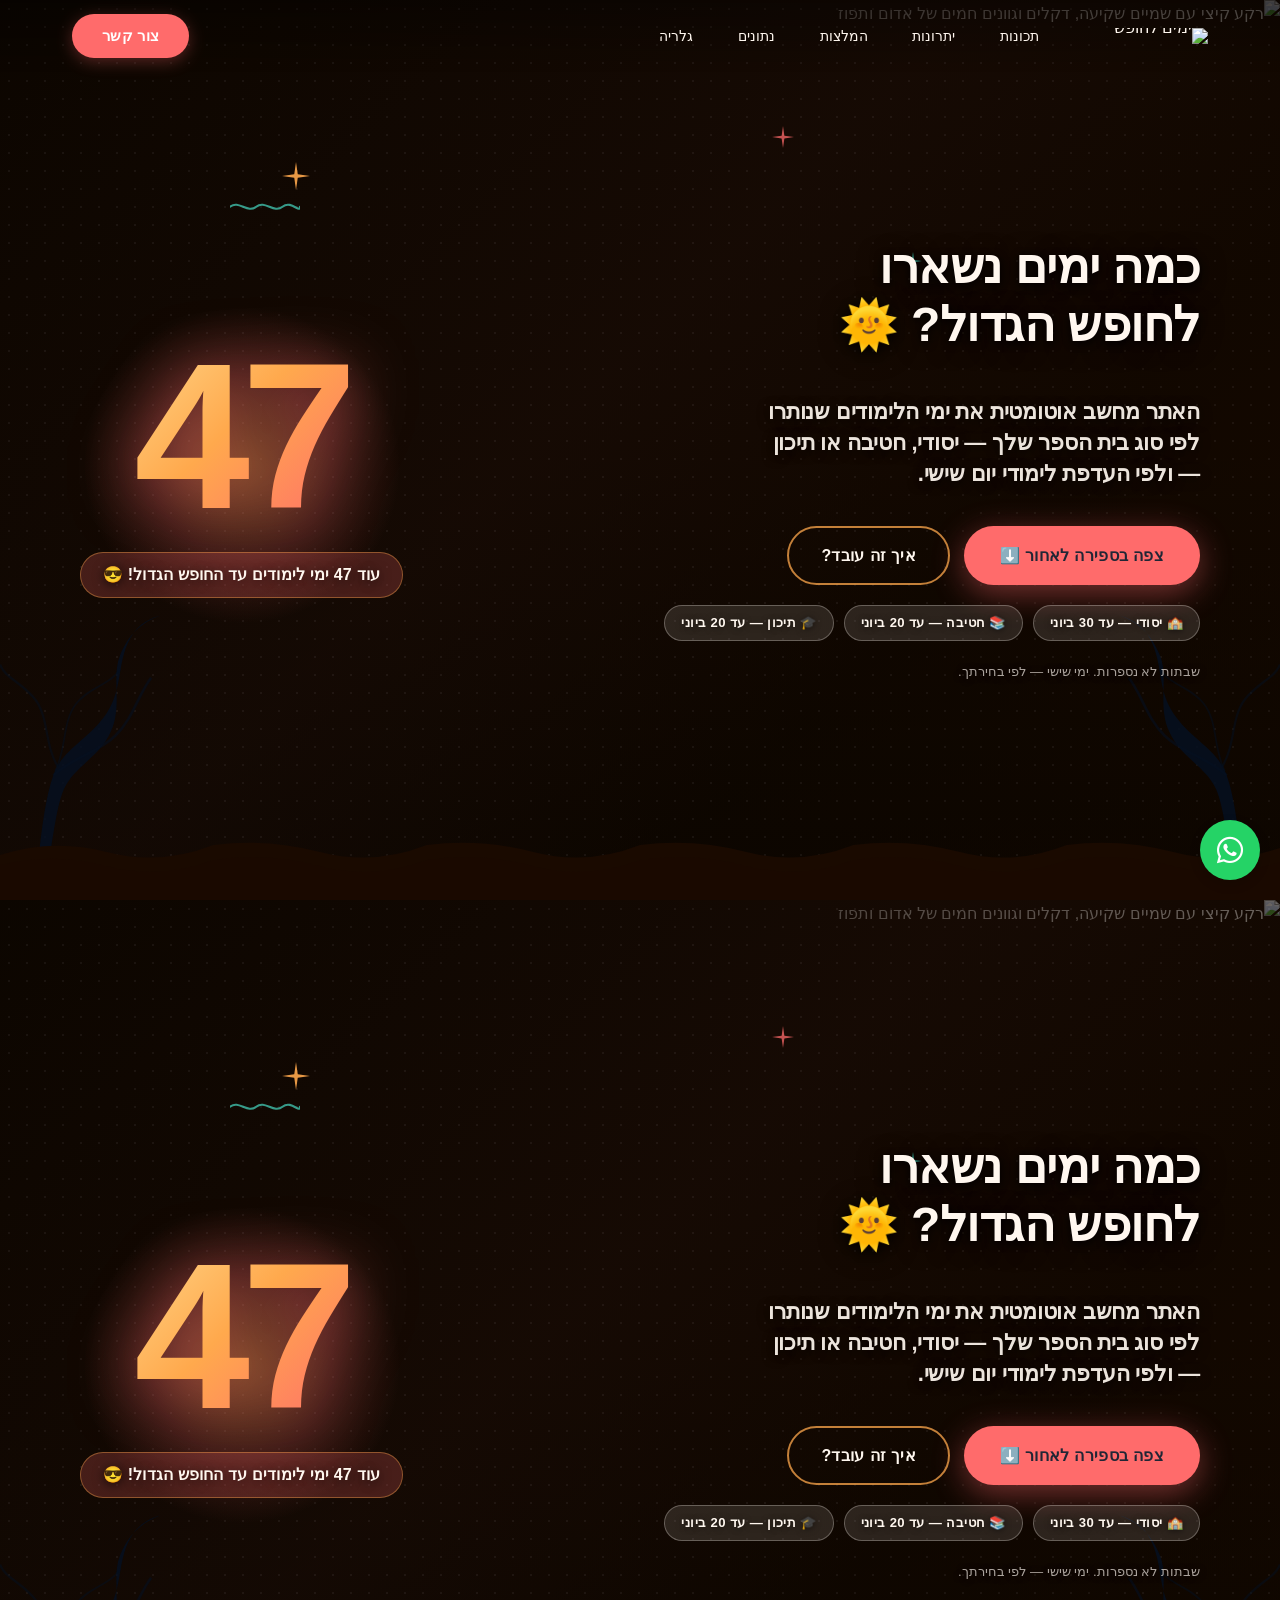
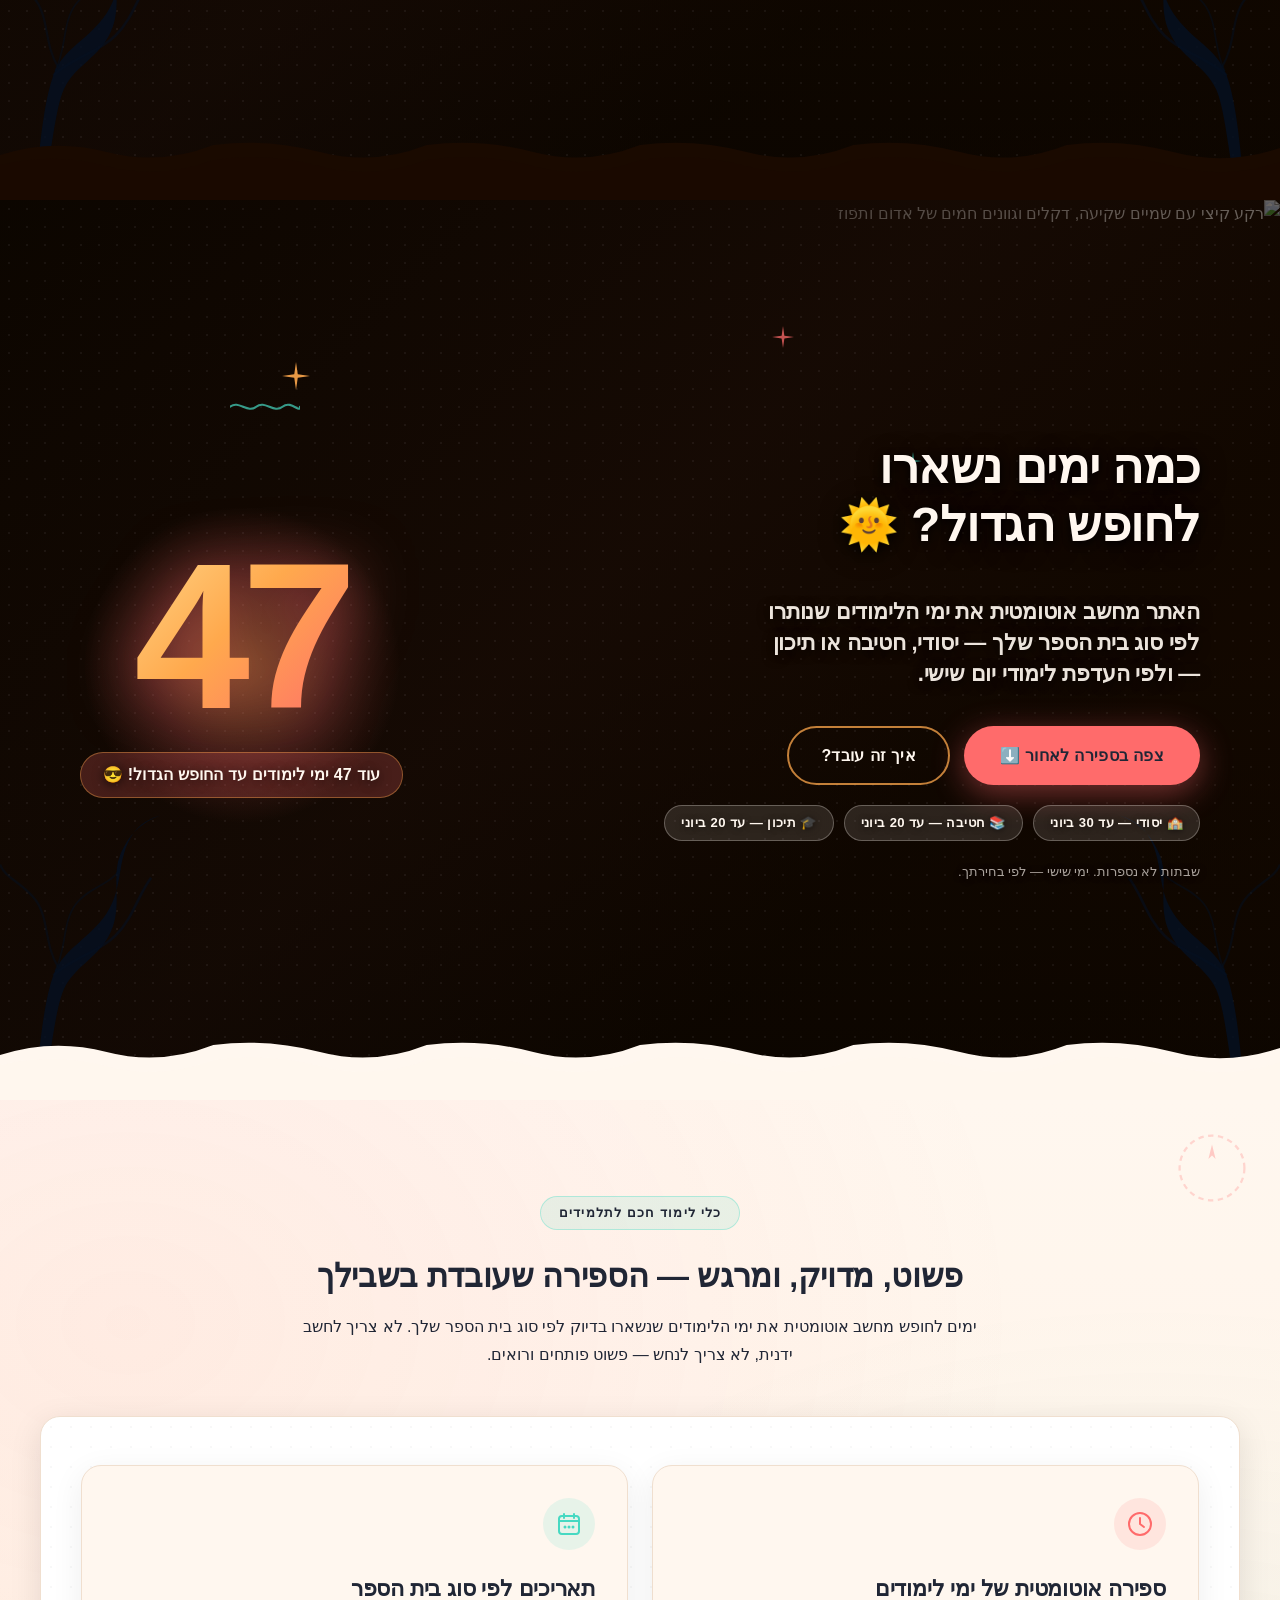
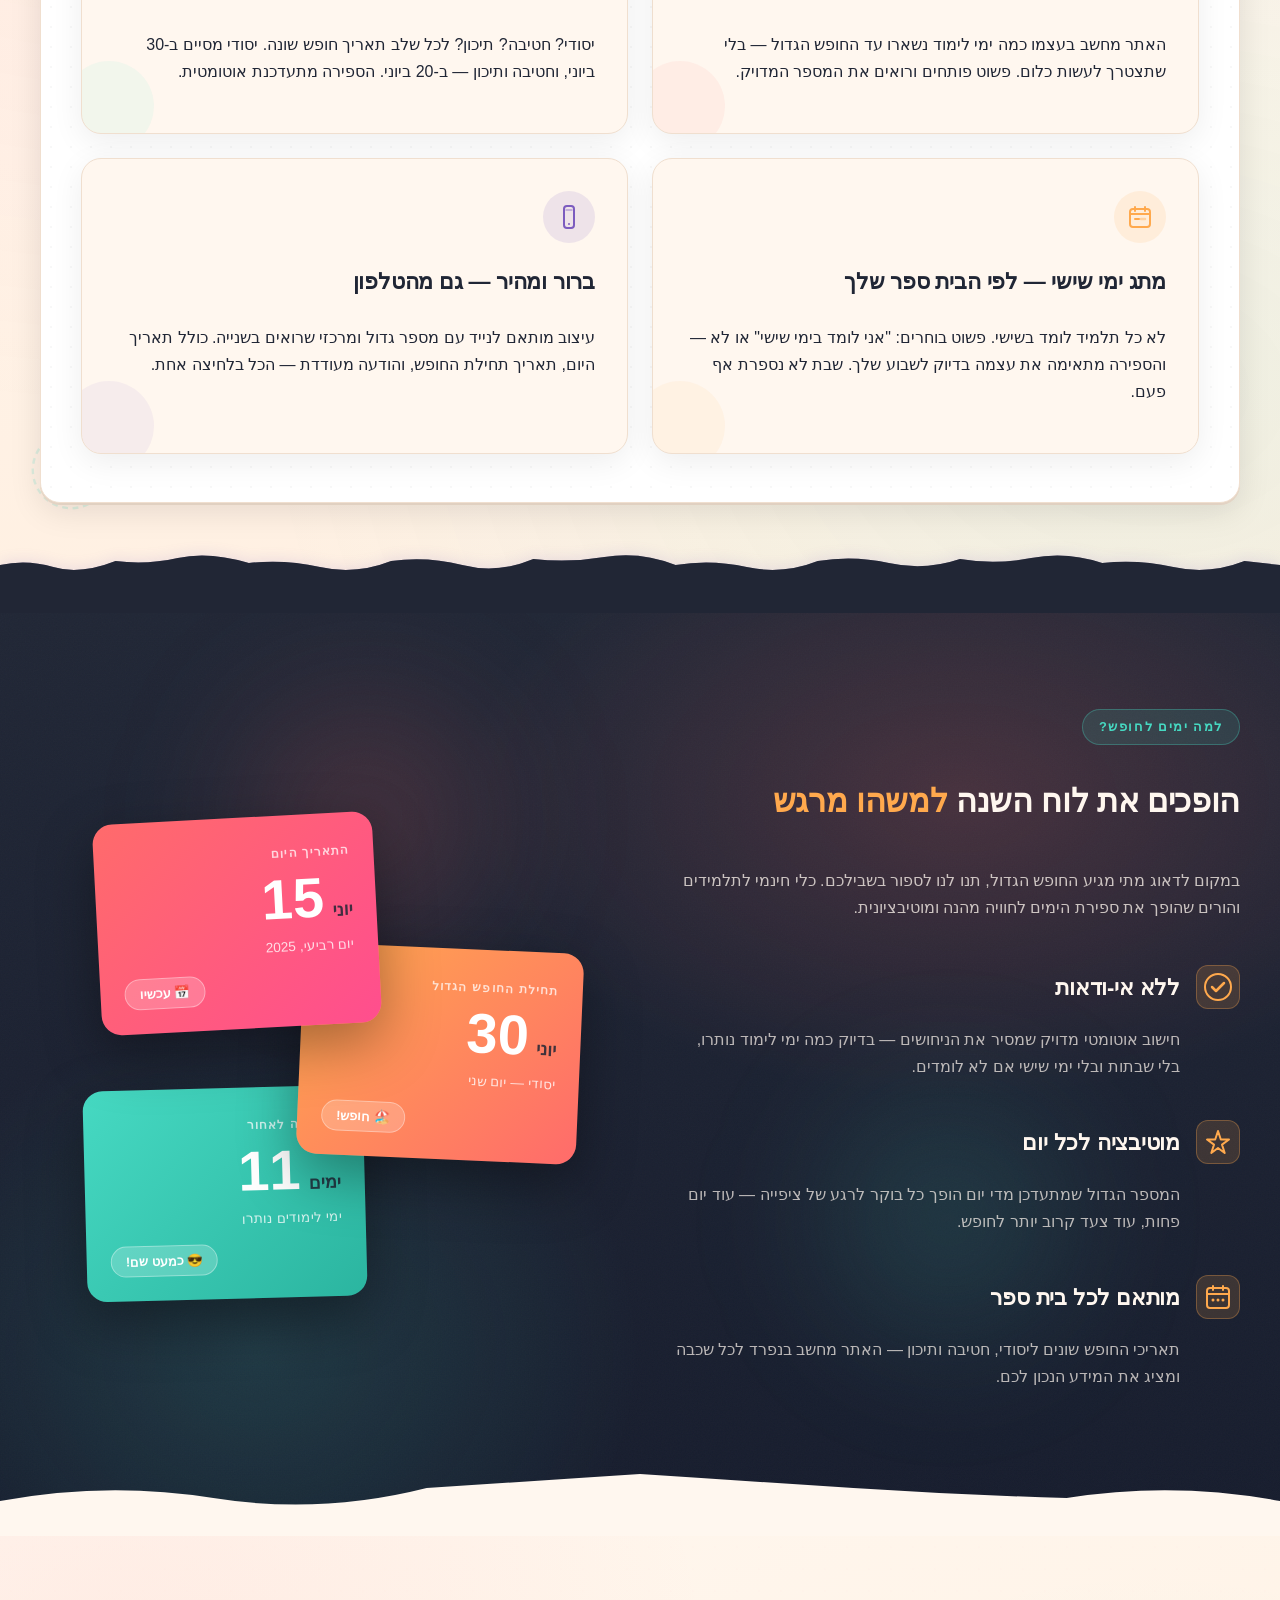
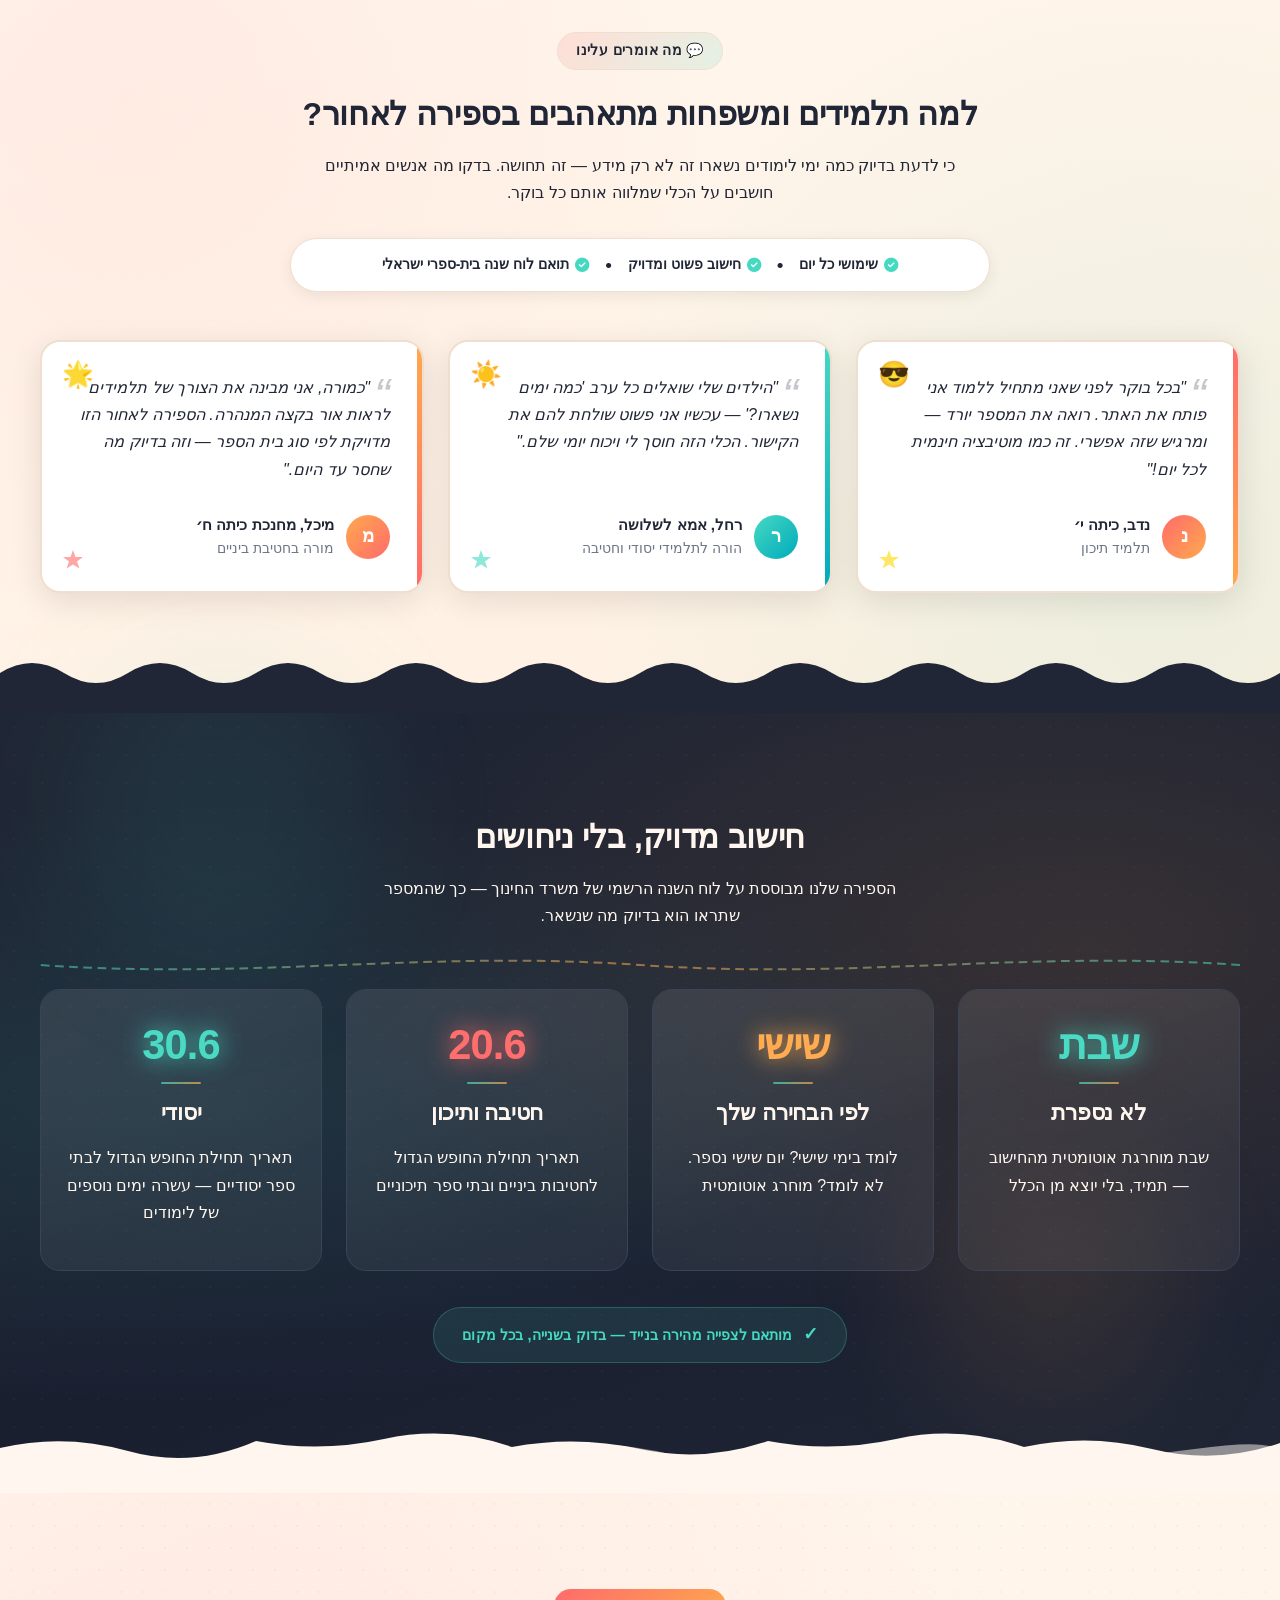
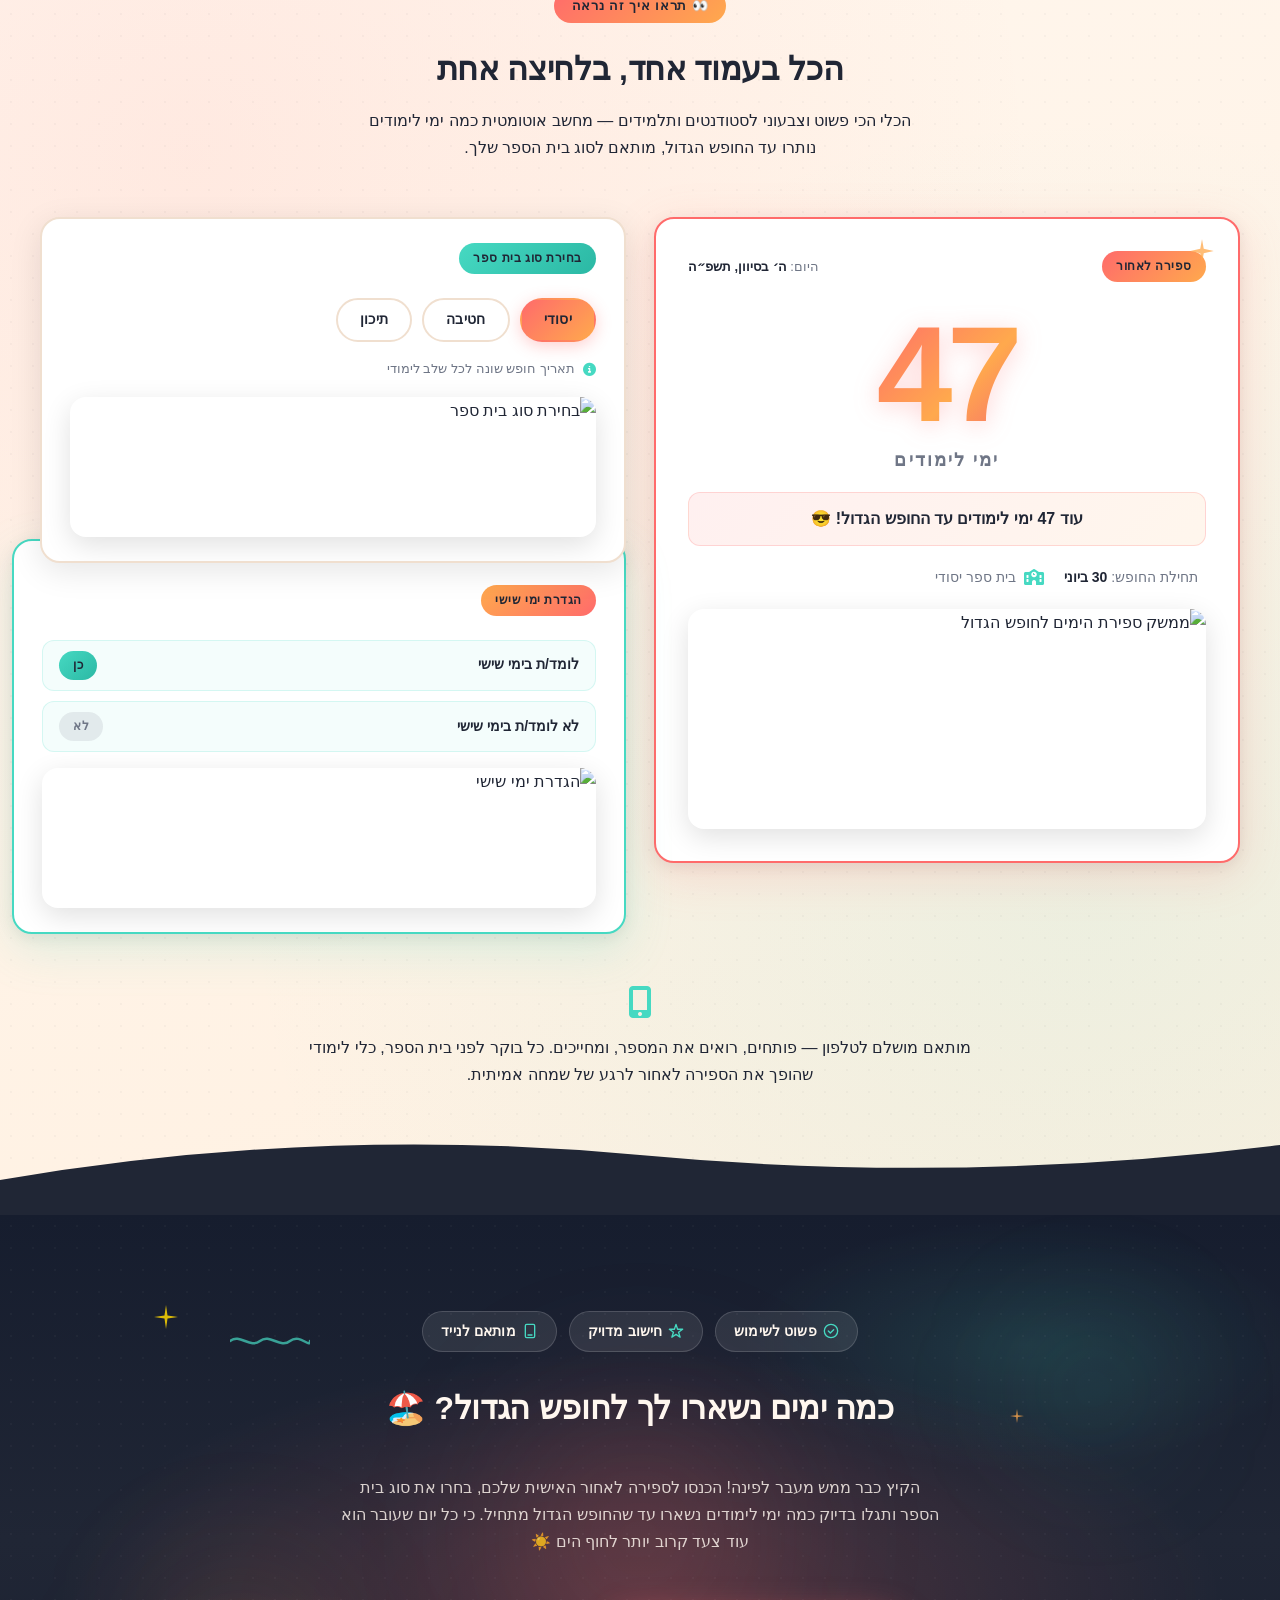
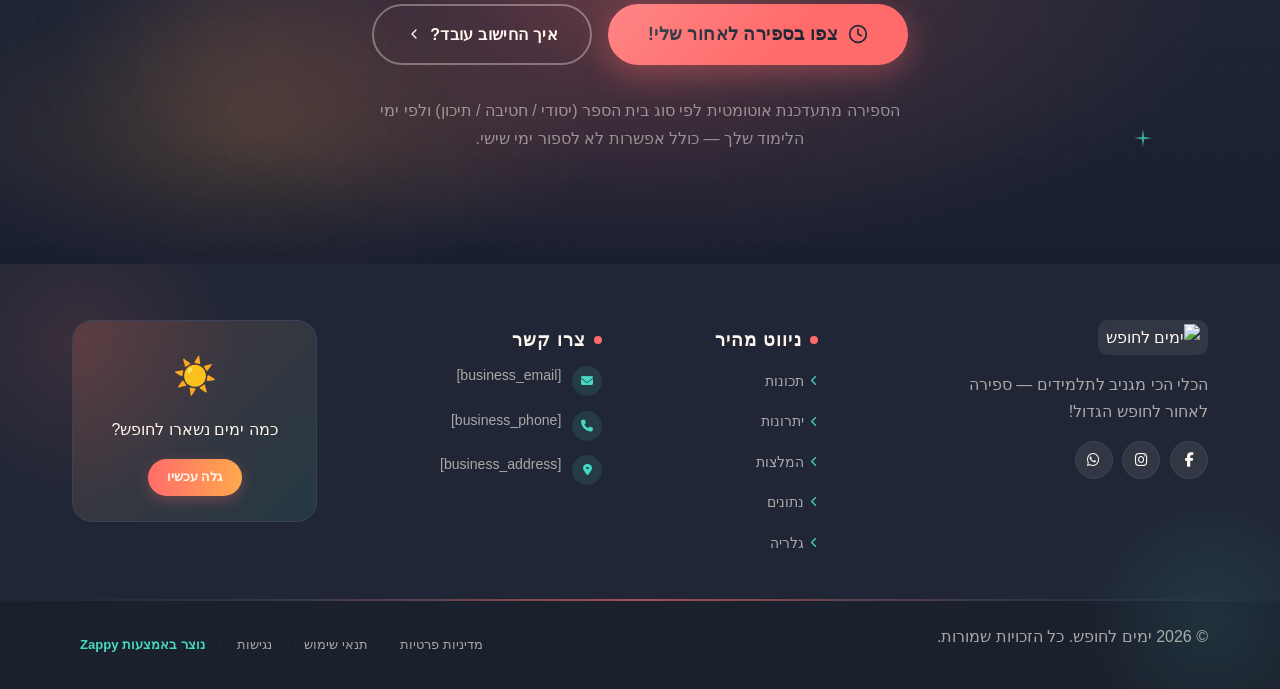
==== commit 0c46cb89: "Background sync: Progressive GitHub Sync" ====
--- a/public/index.html
+++ b/public/index.html
@@ -1,4 +1,4 @@
-<!doctype html><html dir="rtl" lang="he"><head><meta charset="UTF-8"><meta content="width=device-width,initial-scale=1" name="viewport"><meta content="index, follow" name="robots"><title>ספור את הימים לחופש הגדול — ימים לחופש</title><meta content="כמה ימים נשארו עד החופש הגדול? גלה עכשיו עם מונה הימים החכם שלנו לתלמידי יסודי, חטיבה ותיכון. כלי לימודי מהנה שמחשב אוטומטית את ימי הלימודים שנותרו ומעלה את ההתרגשות לקראת הקיץ!" name="description"><meta content="כלים לתלמידים, מונה ימים לחופש הגדול, ספירה לאחור לקיץ, אפליקציות למידה לתלמידים, כמה ימים עד החופש" name="keywords"><link href="/assets/favicon.ico" rel="icon" type="image/x-icon"><link href="/assets/favicon-16x16.png" rel="icon" type="image/png" sizes="16x16"><link href="/assets/favicon-32x32.png" rel="icon" type="image/png" sizes="32x32"><link href="/assets/favicon-48x48.png" rel="icon" type="image/png" sizes="48x48"><link href="/assets/favicon-192x192.png" rel="icon" type="image/png" sizes="192x192"><link href="/assets/favicon-512x512.png" rel="icon" type="image/png" sizes="512x512"><link href="/assets/apple-touch-icon.png" rel="apple-touch-icon"><script>!function(){"use strict";var t="b15dba37-aa4c-4ad7-8414-ff6731cb1a47",e="https://api.zappy5.com/api/analytics/track",a=18e5,n=2592e6,o=!0,i=!0,r=!0;var s=function(){var e="zappy_visitor_"+t,a=null;try{if(a=localStorage.getItem(e)){var o=JSON.parse(a),i=Date.now();if(i-o.created<n)return o.lastSeen=i,localStorage.setItem(e,JSON.stringify(o)),o.id}}catch(t){console.warn("Zappy Analytics: LocalStorage not available")}var r="zv_"+Date.now()+"_"+Math.random().toString(36).substr(2,9);try{localStorage.setItem(e,JSON.stringify({id:r,created:Date.now(),lastSeen:Date.now()}))}catch(t){}return r}(),c=function(){var e="zappy_session_"+t,n=null;try{if(n=sessionStorage.getItem(e)){var o=JSON.parse(n),i=Date.now();if(i-o.timestamp<a)return o.timestamp=i,sessionStorage.setItem(e,JSON.stringify(o)),o.id}}catch(t){console.warn("Zappy Analytics: SessionStorage not available")}var r="zs_"+Date.now()+"_"+Math.random().toString(36).substr(2,9);try{sessionStorage.setItem(e,JSON.stringify({id:r,timestamp:Date.now()}))}catch(t){}return r}();function l(a,n){n=n||{};var o={website_id:t,event_type:a,page_path:window.location.pathname,referrer:document.referrer||"direct",visitor_id:s,session_id:c,metadata:n};if(navigator.sendBeacon){var i=new Blob([JSON.stringify(o)],{type:"application/json"});navigator.sendBeacon(e,i)}else fetch(e,{method:"POST",headers:{"Content-Type":"application/json"},body:JSON.stringify(o),keepalive:!0}).catch(function(t){console.warn("Zappy Analytics: Failed to track event",t)})}o&&l("pageview",{title:document.title,url:window.location.href}),i&&document.addEventListener("click",function(t){var e=t.target;if("BUTTON"===e.tagName||e.closest("button")){var a="BUTTON"===e.tagName?e:e.closest("button");l("click",{element:"button",text:a.textContent.trim().substring(0,100),id:a.id||null,class:a.className||null})}else if("A"===e.tagName||e.closest("a")){var n="A"===e.tagName?e:e.closest("a");l("navigation",{element:"link",text:n.textContent.trim().substring(0,100),href:n.href,external:n.hostname!==window.location.hostname})}},!0),r&&document.addEventListener("submit",function(t){var e=t.target;l("form_submit",{form_id:e.id||null,form_name:e.name||null,form_action:e.action||null,form_method:e.method||"GET"})},!0);var d=Date.now();window.addEventListener("beforeunload",function(){l("page_unload",{time_on_page:Math.floor((Date.now()-d)/1e3),page_path:window.location.pathname})}),window.zappyAnalytics={track:l,getVisitorId:function(){return s},getSessionId:function(){return c}}}()</script><meta content="ספור את הימים לחופש הגדול — ימים לחופש" property="og:title"><meta content="כמה ימים נשארו עד החופש הגדול? גלה עכשיו עם מונה הימים החכם שלנו לתלמידי יסודי, חטיבה ותיכון. כלי לימודי מהנה שמחשב אוטומטית את ימי הלימודים שנותרו ומעלה את ההתרגשות לקראת הקיץ!" property="og:description"><meta content="summary_large_image" name="twitter:card"><meta content="ספור את הימים לחופש הגדול — ימים לחופש" name="twitter:title"><meta content="כמה ימים נשארו עד החופש הגדול? גלה עכשיו עם מונה הימים החכם שלנו לתלמידי יסודי, חטיבה ותיכון. כלי לימודי מהנה שמחשב אוטומטית את ימי הלימודים שנותרו ומעלה את ההתרגשות לקראת הקיץ!" name="twitter:description"><meta content="website" property="og:type"><meta content="he_IL" property="og:locale"><link href="https://cdnjs.cloudflare.com/ajax/libs/font-awesome/6.4.0/css/all.min.css" rel="stylesheet"><link href="/assets/favicon.ico" rel="icon" type="image/x-icon"><link href="/assets/favicon-16x16.png" rel="icon" type="image/png" sizes="16x16"><link href="/assets/favicon-32x32.png" rel="icon" type="image/png" sizes="32x32"><link href="/assets/favicon-48x48.png" rel="icon" type="image/png" sizes="48x48"><link href="/assets/favicon-192x192.png" rel="icon" type="image/png" sizes="192x192"><link href="/assets/favicon-512x512.png" rel="icon" type="image/png" sizes="512x512"><link href="/assets/apple-touch-icon.png" rel="apple-touch-icon"><link href="https://cdn.jsdelivr.net/npm/vanilla-cookieconsent@3/dist/cookieconsent.css" rel="stylesheet"><script src="https://cdn.jsdelivr.net/npm/vanilla-cookieconsent@3/dist/cookieconsent.umd.js"></script><script src="https://cdn.jsdelivr.net/gh/mickidum/acc_toolbar/acctoolbar/acctoolbar.min.js"></script><link href="/styles.css" rel="stylesheet"><style id="zappy-dropdown-submenu-styles">#navMenu li:has(.sub-menu),.nav-menu li:has(.sub-menu),.navbar li:has(.sub-menu),nav li:has(.sub-menu){position:relative}#navMenu .sub-menu,.nav-menu .sub-menu,.navbar .sub-menu,nav .sub-menu{display:block!important;position:absolute!important;top:100%;left:0;min-width:220px;background:#fff;border-radius:8px;box-shadow:0 8px 25px rgba(0,0,0,.15);padding:8px 0;opacity:0;visibility:hidden;transform:translateY(10px);transition:all .3s ease;z-index:1000;list-style:none;pointer-events:none}#navMenu li:hover>.sub-menu,.nav-menu li:hover>.sub-menu,.navbar li:hover>.sub-menu,nav li:hover>.sub-menu{opacity:1!important;visibility:visible!important;transform:translateY(0)!important;pointer-events:auto!important}.sub-menu li{list-style:none;margin:0;padding:0}.sub-menu a{display:block!important;padding:10px 16px!important;color:var(--text-dark,#333)!important;font-weight:500;text-decoration:none;white-space:nowrap;transition:background-color .2s}.sub-menu .zappy-nav-child>a{padding-left:28px!important;font-size:.9em!important;opacity:.85!important}[dir=rtl] .sub-menu .zappy-nav-child>a,html[lang=ar] .sub-menu .zappy-nav-child>a,html[lang=he] .sub-menu .zappy-nav-child>a{padding-left:10px!important;padding-right:28px!important}.sub-menu .zappy-nav-parent>a{font-weight:600!important}.sub-menu a:hover{background-color:#f5f5f5}[dir=rtl] .nav-menu .sub-menu,[dir=rtl] .navbar .sub-menu,[dir=rtl] nav .sub-menu,html[lang=ar] .nav-menu .sub-menu,html[lang=ar] .navbar .sub-menu,html[lang=ar] nav .sub-menu,html[lang=he] .nav-menu .sub-menu,html[lang=he] .navbar .sub-menu,html[lang=he] nav .sub-menu{left:auto!important;right:0!important}.sub-menu:empty,.sub-menu:not(:has(li)):not(:has(> a)),.sub-menu:not(:has(li:not(.zappy-hidden-menu-item))):not(:has(> a)){display:none!important;opacity:0!important;visibility:hidden!important;pointer-events:none!important}li:has(.menu-group-title):hover>.sub-menu{opacity:1!important;visibility:visible!important;transform:translateY(0)!important;pointer-events:auto!important}#navMenu>li>.menu-group-title,.nav-menu>li>.menu-group-title{display:inline-block;padding:.5rem 1rem;cursor:default;user-select:none}@media (max-width:768px){#navMenu .sub-menu,.nav-menu .sub-menu,.navbar .sub-menu,nav .sub-menu{position:static!important;transform:none!important;box-shadow:none!important;background:0 0!important;max-height:0;overflow:hidden;opacity:0;visibility:hidden;transition:max-height .3s ease,opacity .3s ease;padding:0!important;border-radius:0!important}#navMenu .sub-menu.mobile-expanded,.nav-menu .sub-menu.mobile-expanded,.navbar .sub-menu.mobile-expanded{max-height:none!important;overflow-y:visible!important;opacity:1!important;visibility:visible!important;padding:8px 0 8px 16px!important}[dir=rtl] .sub-menu.mobile-expanded,html[lang=he] .sub-menu.mobile-expanded{padding:8px 16px 8px 0!important}#navMenu li:hover>.sub-menu,.nav-menu li:hover>.sub-menu,.navbar li:hover>.sub-menu,nav li:hover>.sub-menu{opacity:0;visibility:hidden;pointer-events:none}#navMenu li>.sub-menu.mobile-expanded,.nav-menu li>.sub-menu.mobile-expanded,.navbar li>.sub-menu.mobile-expanded,nav li>.sub-menu.mobile-expanded{opacity:1!important;visibility:visible!important;pointer-events:auto!important}#navMenu li:has(.sub-menu),.nav-menu li:has(.sub-menu),.navbar li:has(.sub-menu),nav li:has(.sub-menu){display:flex!important;flex-wrap:wrap!important;align-items:center!important;position:relative!important;min-height:44px!important}#navMenu li:has(.sub-menu)>a,.nav-menu li:has(.sub-menu)>a,.navbar li:has(.sub-menu)>a,nav li:has(.sub-menu)>a{flex:1!important;min-width:0!important}#navMenu li:has(.sub-menu)>.menu-group-title,.nav-menu li:has(.sub-menu)>.menu-group-title,.navbar li:has(.sub-menu)>.menu-group-title,nav li:has(.sub-menu)>.menu-group-title{flex:1!important;min-width:0!important;padding:0!important;line-height:inherit!important}#navMenu li:has(.sub-menu)>.sub-menu,.nav-menu li:has(.sub-menu)>.sub-menu,.navbar li:has(.sub-menu)>.sub-menu,nav li:has(.sub-menu)>.sub-menu{flex-basis:100%!important;width:100%!important}#navMenu li:has(.sub-menu)>a [class*=arrow],#navMenu li:has(.sub-menu)>a [class*=chevron],.nav-menu li:has(.sub-menu)>a .fa-angle-down,.nav-menu li:has(.sub-menu)>a .fa-chevron-down,.nav-menu li:has(.sub-menu)>a [class*=arrow],.nav-menu li:has(.sub-menu)>a [class*=chevron],nav li:has(.sub-menu)>a [class*=arrow],nav li:has(.sub-menu)>a [class*=chevron]{display:none!important;visibility:hidden!important}.mobile-submenu-toggle{display:flex!important;align-items:center!important;justify-content:center!important;width:44px!important;height:auto!important;background:0 0!important;border:none!important;cursor:pointer!important;color:var(--text-light)!important;position:static!important;flex-shrink:0!important;align-self:stretch!important;z-index:2!important;padding:0!important;margin:0!important}.mobile-submenu-toggle::after{content:''!important;width:0!important;height:0!important;border-left:6px solid transparent!important;border-right:6px solid transparent!important;border-top:7px solid currentColor!important;transition:transform .3s ease!important}.mobile-submenu-toggle.expanded::after{transform:rotate(180deg)!important}.sub-menu a{padding:10px 0!important;display:block!important;color:var(--text-light)!important;white-space:normal!important}.sub-menu .zappy-nav-child>a{padding-left:28px!important;font-size:.9em!important;opacity:.85!important}[dir=rtl] .sub-menu .zappy-nav-child>a,html[lang=ar] .sub-menu .zappy-nav-child>a,html[lang=he] .sub-menu .zappy-nav-child>a{padding-left:0!important;padding-right:28px!important}.sub-menu .zappy-nav-parent>a{font-weight:600!important}#navMenu.active,.nav-menu.active{max-width:100vw!important;overflow-x:hidden!important;box-sizing:border-box!important}.navbar .sub-menu li a,.zappy-products-dropdown .sub-menu a,nav.navbar .sub-menu li a{color:var(--text-light)!important}}@media (min-width:769px){.mobile-submenu-toggle{display:none!important}}</style><style id="zappy-widget-visibility">html[dir=rtl] .whatsapp-float{right:20px!important;left:auto!important}html:not([dir]) .whatsapp-float,html[dir=ltr] .whatsapp-float{left:20px!important;right:auto!important}html[dir=rtl] #mic-access-tool-general-button,html[dir=rtl] #mic-init-access-tool #mic-access-tool-general-button,html[dir=rtl] #mic-init-access-tool .mic-access-tool-general-button,html[dir=rtl] ._access-icon,html[dir=rtl] .mic-access-tool-general-button{left:20px!important;right:auto!important}html:not([dir]) #mic-access-tool-general-button,html:not([dir]) #mic-init-access-tool #mic-access-tool-general-button,html:not([dir]) #mic-init-access-tool .mic-access-tool-general-button,html:not([dir]) ._access-icon,html:not([dir]) .mic-access-tool-general-button,html[dir=ltr] #mic-access-tool-general-button,html[dir=ltr] #mic-init-access-tool #mic-access-tool-general-button,html[dir=ltr] #mic-init-access-tool .mic-access-tool-general-button,html[dir=ltr] ._access-icon,html[dir=ltr] .mic-access-tool-general-button{right:20px!important;left:auto!important}@media (max-width:768px){.whatsapp-float{display:flex!important}}@media (min-width:769px){.whatsapp-float{display:flex!important}}@media (max-width:768px){#mic-access-tool-general-button,#mic-init-access-tool #mic-access-tool-general-button,#mic-init-access-tool .mic-access-tool-general-button,._access-icon,.mic-access-tool-general-button{display:flex!important;visibility:visible!important;opacity:1!important;pointer-events:auto!important}#mic-access-tool-box.opened-mic-access-tool,#mic-init-access-tool #mic-access-tool-box.opened-mic-access-tool,.mic-access-tool-box.opened-mic-access-tool{visibility:visible!important;opacity:1!important;pointer-events:auto!important}}@media (min-width:769px){#mic-access-tool-general-button,#mic-init-access-tool #mic-access-tool-general-button,#mic-init-access-tool .mic-access-tool-general-button,._access-icon,.mic-access-tool-general-button{display:flex!important;visibility:visible!important;opacity:1!important;pointer-events:auto!important}#mic-access-tool-box.opened-mic-access-tool,#mic-init-access-tool #mic-access-tool-box.opened-mic-access-tool,.mic-access-tool-box.opened-mic-access-tool{visibility:visible!important;opacity:1!important;pointer-events:auto!important}}</style></head><body><nav class="navbar" dir="rtl"><button class="mobile-toggle" aria-label="Menu" id="mobileToggle"><svg viewBox="0 0 24 24" fill="none" height="24" width="24" class="hamburger-icon"><path d="M3 12h18M3 6h18M3 18h18" stroke="currentColor" stroke-width="2" stroke-linecap="round"></path></svg> <svg viewBox="0 0 24 24" fill="none" height="24" width="24" class="close-icon" style="display:none"><path d="M18 6L6 18M6 6l12 12" stroke="currentColor" stroke-width="2" stroke-linecap="round"></path></svg></button> <button class="phone-header-btn" aria-label="Call" data-phone=""><svg viewBox="0 0 24 24" fill="currentColor" height="20" width="20"><path d="M22 16.92v3a2 2 0 0 1-2.18 2 19.79 19.79 0 0 1-8.63-3.07 19.5 19.5 0 0 1-6-6 19.79 19.79 0 0 1-3.07-8.67A2 2 0 0 1 4.11 2h3a2 2 0 0 1 2 1.72 12.84 12.84 0 0 0 .7 2.81 2 2 0 0 1-.45 2.11L8.09 9.91a16 16 0 0 0 6 6l1.27-1.27a2 2 0 0 1 2.11-.45 12.84 12.84 0 0 0 2.81.7A2 2 0 0 1 22 16.92z"></path></svg></button><div class="nav-container"><div class="nav-right-group"><div class="nav-brand"><a href="/" class="logo-link"><img alt="ימים לחופש" class="logo" src="/assets/education-tools-for-students-logo.webp"></a></div><ul class="nav-menu" id="navMenu"><li><a href="#features">תכונות</a></li><li><a href="#benefits">יתרונות</a></li><li><a href="#testimonials">המלצות</a></li><li><a href="#stats">נתונים</a></li><li><a href="#showcase">גלריה</a></li></ul></div><div class="nav-cta-container"><a href="#cta" class="nav-cta-btn">צור קשר</a></div></div></nav><script>window.addEventListener("load",function(){const e=document.querySelector(".navbar, nav, header");if(!e)return void console.log("[Navbar] Navbar element not found");let t=document.getElementById("mobileToggle")||document.querySelector(".mobile-toggle")||document.querySelector(".hamburger")||document.querySelector(".hamburger-menu")||document.querySelector(".menu-toggle")||document.querySelector(".burger-menu")||document.querySelector('[aria-label="Menu"]')||document.querySelector('[aria-label="תפריט"]');const o=document.querySelector(".phone-header-btn"),n=window.getComputedStyle(e);let r=n.backgroundColor;if(console.log("[Navbar] Initial navbar background:",r),"transparent"===r||"rgba(0, 0, 0, 0)"===r||r.startsWith("rgba")&&r.includes(", 0)")){const e=n.backgroundImage;if(e&&"none"!==e)console.log("[Navbar] Navbar has background image/gradient, using dark text"),r="rgb(240, 240, 240)";else{const e=window.getComputedStyle(document.body).backgroundColor;console.log("[Navbar] Navbar transparent, using body background:",e),r=e}}const i=r.match(/\d+/g);if(i&&i.length>=3){const e=(.299*parseInt(i[0])+.587*parseInt(i[1])+.114*parseInt(i[2]))/255;console.log("[Navbar] Mobile button colors preserved from Claude CSS (luminance:",e.toFixed(2)+")");const n=document.createElement("style");n.id="zappy-mobile-nav-fix";document.documentElement.lang;document.documentElement.dir,n.textContent='\n        /* Hide mobile buttons on desktop, show only on mobile */\n        @media (min-width: 769px) {\n          .mobile-toggle,\n          .phone-header-btn {\n            display: none !important;\n          }\n        }\n        \n        /* Show and position mobile buttons correctly on mobile */\n        @media (max-width: 768px) {\n          .mobile-toggle,\n          .phone-header-btn {\n            position: absolute !important;\n            top: 0 !important;\n            bottom: 0 !important;\n            margin-top: auto !important;\n            margin-bottom: auto !important;\n            z-index: 1001 !important;\n            display: flex !important;\n            align-items: center !important;\n            justify-content: center !important;\n            width: 36px !important;\n            height: 36px !important;\n            border-radius: 50% !important;\n            border: none !important;\n            cursor: pointer !important;\n            padding: 6px !important;\n            background: none !important;\n            color: var(--nav-text, var(--text-light)) !important;\n            touch-action: manipulation !important;\n            -webkit-tap-highlight-color: transparent !important;\n          }\n          \n          /* LTR positioning (default): hamburger LEFT, phone RIGHT */\n          html:not([dir="rtl"]):not([lang="he"]):not([lang="ar"]) .mobile-toggle,\n          html[dir="ltr"] .mobile-toggle {\n            left: 12px !important;\n            right: auto !important;\n          }\n          html:not([dir="rtl"]):not([lang="he"]):not([lang="ar"]) .phone-header-btn,\n          html[dir="ltr"] .phone-header-btn {\n            right: 12px !important;\n            left: auto !important;\n          }\n          \n          /* RTL positioning: hamburger RIGHT, phone LEFT */\n          html[dir="rtl"] .mobile-toggle,\n          html[lang="he"] .mobile-toggle,\n          html[lang="ar"] .mobile-toggle {\n            right: 12px !important;\n            left: auto !important;\n          }\n          html[dir="rtl"] .phone-header-btn,\n          html[lang="he"] .phone-header-btn,\n          html[lang="ar"] .phone-header-btn {\n            left: 12px !important;\n            right: auto !important;\n          }\n          \n          /* CRITICAL: Ensure nav-container has min-height on mobile */\n          /* All children are positioned absolutely/fixed on mobile, so height:auto collapses to 0 */\n          .nav-container {\n            min-height: 70px !important;\n            position: relative !important;\n          }\n          \n          /* Ensure SVG icons are properly sized and inherit color */\n          .mobile-toggle svg,\n          .phone-header-btn svg {\n            width: 24px !important;\n            height: 24px !important;\n            /* Don\'t force display - let JavaScript control hamburger/close toggle */\n          }\n          \n          /* Reset nav-cta-container on mobile - remove desktop box-shadow/padding */\n          /* that creates a visible ghost box when CTA button is hidden */\n          .nav-cta-container {\n            box-shadow: none !important;\n            padding: 0 !important;\n          }\n          \n          /* Hide nav-cta-container entirely on mobile when there\'s no lang-switcher */\n          /* (only the CTA button is inside, and it\'s hidden on mobile) */\n          .nav-cta-container:not(:has(.lang-switcher)) {\n            display: none !important;\n          }\n          \n          /* CRITICAL: Prevent hero image fade gradient from bleeding over headline text */\n          /* The .image-fade-gradient has bottom: -30px (extends below parent) */\n          /* On mobile stacked layout, this overlaps the h1 text below the image */\n          .hero-image-column {\n            overflow: hidden !important;\n          }\n          .image-fade-gradient {\n            bottom: 0 !important;\n          }\n          \n          /* Hide desktop language switcher on mobile - hamburger menu handles it */\n          /* High specificity to override stored CSS */\n          .lang-switcher,\n          .nav-cta-container .lang-switcher,\n          .nav-container .lang-switcher,\n          .navbar .lang-switcher,\n          .navbar .nav-cta-container .lang-switcher {\n            display: none !important;\n          }\n        }\n      ';const r=document.getElementById("zappy-mobile-nav-fix");r&&r.remove(),document.head.appendChild(n),console.log("[Navbar] Critical CSS injected for mobile nav positioning");const a=window.innerWidth<=768;if(t){const e=t.querySelector(".hamburger-icon"),o=t.querySelector(".close-icon");e&&(e.style.setProperty("width","24px","important"),e.style.setProperty("height","24px","important"),e.style.setProperty("display","block","important")),o&&(o.style.setProperty("width","24px","important"),o.style.setProperty("height","24px","important"),o.style.setProperty("display","none","important")),a?(t.style.setProperty("position","absolute","important"),t.style.setProperty("top","0","important"),t.style.setProperty("bottom","0","important"),t.style.setProperty("margin-top","auto","important"),t.style.setProperty("margin-bottom","auto","important"),t.style.setProperty("z-index","1001","important"),t.style.removeProperty("left"),t.style.removeProperty("right"),console.log("[Navbar] Mobile toggle positioning applied (mobile viewport)")):(t.style.removeProperty("position"),t.style.removeProperty("top"),t.style.removeProperty("transform"),t.style.removeProperty("z-index"),t.style.removeProperty("left"),t.style.removeProperty("right"),console.log("[Navbar] Desktop viewport - cleared mobile toggle inline positioning"))}if(o){const e=o.querySelector("svg");e&&(e.style.width="24px",e.style.height="24px",e.setAttribute("width","24"),e.setAttribute("height","24")),a?(o.style.setProperty("position","absolute","important"),o.style.setProperty("top","0","important"),o.style.setProperty("bottom","0","important"),o.style.setProperty("margin-top","auto","important"),o.style.setProperty("margin-bottom","auto","important"),o.style.setProperty("z-index","1001","important"),o.style.removeProperty("left"),o.style.removeProperty("right"),console.log("[Navbar] Phone button positioning applied (mobile viewport)")):(o.style.removeProperty("position"),o.style.removeProperty("top"),o.style.removeProperty("transform"),o.style.removeProperty("z-index"),o.style.removeProperty("left"),o.style.removeProperty("right"),console.log("[Navbar] Desktop viewport - cleared phone button inline positioning"))}}else console.log("[Navbar] Could not parse background color:",r);t=document.getElementById("mobileToggle")||document.querySelector(".mobile-toggle")||document.querySelector(".hamburger")||document.querySelector(".hamburger-menu")||document.querySelector(".menu-toggle")||document.querySelector(".burger-menu")||document.querySelector('[aria-label="Menu"]')||document.querySelector('[aria-label="תפריט"]');const a=document.getElementById("navMenu")||document.querySelector(".nav-menu")||document.querySelector(".nav-links")||document.querySelector("nav ul:not(.submenu)");if(!t||!a)return void console.log("[Navbar] Mobile toggle or menu not found:",{toggle:!!t,menu:!!a});a.id||(a.id="navMenu"),console.log("[Navbar] Initializing mobile menu...");const l=t.cloneNode(!0);t.parentNode.replaceChild(l,t);var s=0;function p(e){var t=Date.now();t-s<300||(s=t,function(e){e.preventDefault(),e.stopPropagation();const t=l.querySelector(".hamburger-icon"),o=l.querySelector(".close-icon");a.classList.contains("active")?(a.classList.remove("active"),t&&t.style.setProperty("display","block","important"),o&&o.style.setProperty("display","none","important"),document.body.style.overflow="",console.log("[Navbar] Menu closed")):(a.classList.add("active"),t&&t.style.setProperty("display","none","important"),o&&o.style.setProperty("display","block","important"),document.body.style.overflow="hidden",console.log("[Navbar] Menu opened"))}(e))}l.addEventListener("click",p),l.addEventListener("touchend",p),a.querySelectorAll("a").forEach(function(e){e.addEventListener("click",function(){if("#"===this.getAttribute("href"))return;const e=l.querySelector(".hamburger-icon"),t=l.querySelector(".close-icon");a.classList.remove("active"),e&&e.style.setProperty("display","block","important"),t&&t.style.setProperty("display","none","important"),document.body.style.overflow="",console.log("[Navbar] Menu closed (link clicked)")})});var c=a.querySelectorAll(".dropdown-toggle");c.forEach(function(e){e.addEventListener("click",function(e){e.preventDefault(),e.stopPropagation();var t=this.closest(".nav-dropdown");t&&(t.parentNode.querySelectorAll(".nav-dropdown.open").forEach(function(e){e!==t&&e.classList.remove("open")}),t.classList.toggle("open"),console.log("[Navbar] Dropdown toggled:",t.classList.contains("open")?"open":"closed"))})}),document.addEventListener("click",function(e){e.target.closest(".nav-dropdown")||document.querySelectorAll(".nav-dropdown.open").forEach(function(e){e.classList.remove("open")})}),console.log("[Navbar] Dropdown handlers initialized for "+c.length+" dropdowns"),o&&o.addEventListener("click",function(){const e=document.querySelectorAll('a[href^="tel:"]'),t=e.length>0?e[0].getAttribute("href").replace("tel:",""):"[business_phone]";window.location.href="tel:"+t,console.log("[Navbar] Phone button clicked")}),console.log("[Navbar] Mobile menu initialized successfully")})</script><main><section class="index-hero-section" data-layout-spec="בית-hero" dir="rtl" data-hero-type="fullscreen-scrim"><div class="index-hero-bg-wrapper"><img alt="רקע קיצי עם שמיים שקיעה, דקלים וגוונים חמים של אדום ותפוז" class="index-hero-bg-img" src="/assets/site-index-hero-image-1.webp" data-context="Vibrant Israeli summer sky scene at golden hour with warm sunset gradients in coral, orange and amber tones. Soft palm tree silhouettes frame the edges. Abstract school notebook paper details and sun-bleached beach atmosphere in the distance. Stylized, editorial poster aesthetic with halftone texture overlaid. No text, no people, purely atmospheric background for a student vacation countdown website." data-placeholder="index-hero-image-1" height="700" width="1200" data-hero-bg="true"></div><div class="index-hero-scrim" aria-hidden="true"></div><div class="index-hero-halftone" aria-hidden="true"></div><svg viewBox="0 0 180 420" aria-hidden="true" xmlns="http://www.w3.org/2000/svg" data-no-icon-edit="true" class="index-hero-palm index-hero-palm--start" fill="none" preserveAspectRatio="xMaxYMax meet"><path d="M140,420 C140,420 135,320 120,280 C110,250 80,240 60,210 C40,180 50,150 30,120 C20,105 0,100 0,100 C20,108 35,120 45,145 C55,170 42,200 55,230 C68,260 95,268 108,295 C122,325 125,420 140,420 Z" fill="#051020" opacity="0.85"></path><path d="M120,280 C100,260 70,255 50,235 C30,215 25,190 10,170" fill="none" opacity="0.6" stroke="#051020" stroke-width="3"></path><path d="M115,270 C130,245 125,215 140,195 C155,175 175,170 180,155" fill="none" opacity="0.5" stroke="#051020" stroke-width="2.5"></path><path d="M118,275 C105,250 110,220 95,200 C80,180 55,178 45,160" fill="none" opacity="0.5" stroke="#051020" stroke-width="2"></path></svg> <svg viewBox="0 0 180 420" aria-hidden="true" xmlns="http://www.w3.org/2000/svg" data-no-icon-edit="true" class="index-hero-palm index-hero-palm--end" fill="none" preserveAspectRatio="xMinYMax meet"><path d="M40,420 C40,420 45,320 60,280 C70,250 100,240 120,210 C140,180 130,150 150,120 C160,105 180,100 180,100 C160,108 145,120 135,145 C125,170 138,200 125,230 C112,260 85,268 72,295 C58,325 55,420 40,420 Z" fill="#051020" opacity="0.85"></path><path d="M60,280 C80,260 110,255 130,235 C150,215 155,190 170,170" fill="none" opacity="0.6" stroke="#051020" stroke-width="3"></path><path d="M65,270 C50,245 55,215 40,195 C25,175 5,170 0,155" fill="none" opacity="0.5" stroke="#051020" stroke-width="2.5"></path><path d="M62,275 C75,250 70,220 85,200 C100,180 125,178 135,160" fill="none" opacity="0.5" stroke="#051020" stroke-width="2"></path></svg> <svg viewBox="0 0 24 24" aria-hidden="true" xmlns="http://www.w3.org/2000/svg" data-no-icon-edit="true" class="index-hero-star index-hero-star--1" fill="none"><path d="M12 0 L13.5 10.5 L24 12 L13.5 13.5 L12 24 L10.5 13.5 L0 12 L10.5 10.5 Z" fill="#FFA94D" opacity="0.9"></path></svg> <svg viewBox="0 0 24 24" aria-hidden="true" xmlns="http://www.w3.org/2000/svg" data-no-icon-edit="true" class="index-hero-star index-hero-star--2" fill="none"><path d="M12 0 L13.5 10.5 L24 12 L13.5 13.5 L12 24 L10.5 13.5 L0 12 L10.5 10.5 Z" fill="#46D9C2" opacity="0.8"></path></svg> <svg viewBox="0 0 24 24" aria-hidden="true" xmlns="http://www.w3.org/2000/svg" data-no-icon-edit="true" class="index-hero-star index-hero-star--3" fill="none"><path d="M12 0 L13.5 10.5 L24 12 L13.5 13.5 L12 24 L10.5 13.5 L0 12 L10.5 10.5 Z" fill="#FF6B6B" opacity="0.75"></path></svg> <svg viewBox="0 0 80 20" aria-hidden="true" xmlns="http://www.w3.org/2000/svg" data-no-icon-edit="true" class="index-hero-squiggle" fill="none"><path d="M0,10 C10,2 20,18 30,10 C40,2 50,18 60,10 C70,2 80,18 80,10" fill="none" opacity="0.7" stroke="#46D9C2" stroke-width="2.5" stroke-linecap="round"></path></svg><div class="index-hero-container"><div class="index-hero-content"><h1 class="index-hero-h1">כמה ימים נשארו<br>לחופש הגדול? 🌞</h1><h3 class="index-hero-subtitle">האתר מחשב אוטומטית את ימי הלימודים שנותרו לפי סוג בית הספר שלך — יסודי, חטיבה או תיכון — ולפי העדפת לימודי יום שישי.</h3><div class="index-hero-ctas"><a href="#countdown" class="index-hero-btn-primary">צפה בספירה לאחור ⬇️</a> <a href="#how-it-works" class="index-hero-btn-secondary">איך זה עובד?</a></div><div class="index-hero-badges"><span class="index-hero-badge">🏫 יסודי — עד 30 ביוני</span> <span class="index-hero-badge">📚 חטיבה — עד 20 ביוני</span> <span class="index-hero-badge">🎓 תיכון — עד 20 ביוני</span></div><p class="index-hero-note">שבתות לא נספרות. ימי שישי — לפי בחירתך.</p></div><div class="index-hero-countdown-display"><div class="index-hero-countdown-glow" aria-hidden="true"></div><div class="index-hero-countdown-number">47</div><div class="index-hero-countdown-label">עוד 47 ימי לימודים עד החופש הגדול! 😎</div></div></div><div class="index-hero-divider-wrapper"><svg viewBox="0 0 1440 90" aria-hidden="true" xmlns="http://www.w3.org/2000/svg" data-no-icon-edit="true" preserveAspectRatio="none"><defs><linearGradient id="heroWaveFill" x1="0%" x2="100%" y1="0%" y2="0%"><stop offset="0%" stop-color="#FFF7EF"></stop><stop offset="50%" stop-color="#FFE8D0"></stop><stop offset="100%" stop-color="#FFF7EF"></stop></linearGradient></defs><path d="M0,90 L0,45 Q60,28 120,42 T240,35 Q300,28 360,42 T480,35 Q540,28 600,42 T720,35 Q780,28 840,42 T960,35 Q1020,28 1080,42 T1200,35 Q1260,28 1320,42 T1440,38 L1440,90 Z" fill="var(--bg-light)"></path><path d="M0,90 L0,55 Q60,42 120,56 T240,50 Q300,42 360,56 T480,50 Q540,42 600,56 T720,50 Q780,42 840,56 T960,50 Q1020,42 1080,56 T1200,50 Q1260,42 1320,56 T1440,52 L1440,90 Z" fill="var(--bg-light)" opacity="0.85"></path></svg></div></section><section class="index-features-section" data-layout-spec="בית-features" dir="rtl"><svg viewBox="0 0 80 80" aria-hidden="true" xmlns="http://www.w3.org/2000/svg" data-no-icon-edit="true" class="index-features-deco index-features-deco--tl" fill="none"><circle cx="40" cy="40" r="36" fill="none" opacity="0.35" stroke="#FF6B6B" stroke-dasharray="6 5" stroke-width="2.5"></circle><path d="M40 14 L44 30 L40 26 L36 30 Z" fill="#FF6B6B" opacity="0.45"></path></svg> <svg viewBox="0 0 90 90" aria-hidden="true" xmlns="http://www.w3.org/2000/svg" data-no-icon-edit="true" class="index-features-deco index-features-deco--br" fill="none"><circle cx="45" cy="45" r="40" fill="none" opacity="0.3" stroke="#46D9C2" stroke-dasharray="6 5" stroke-width="2.5"></circle><path d="M45 20 L50 38 L45 34 L40 38 Z" fill="#46D9C2" opacity="0.4"></path></svg><div class="index-features-container"><div class="index-features-intro"><span class="index-features-eyebrow">כלי לימוד חכם לתלמידים</span><h2 class="index-features-heading">פשוט, מדויק, ומרגש — הספירה שעובדת בשבילך</h2><p class="index-features-subtext">ימים לחופש מחשב אוטומטית את ימי הלימודים שנשארו בדיוק לפי סוג בית הספר שלך. לא צריך לחשב ידנית, לא צריך לנחש — פשוט פותחים ורואים.</p></div><div class="index-features-panel"><div class="index-features-panel-texture" aria-hidden="true"></div><div class="index-features-grid"><article class="index-features-card index-features-card--coral"><div class="index-features-card-icon index-features-card-icon--coral"><svg viewBox="0 0 26 26" aria-hidden="true" xmlns="http://www.w3.org/2000/svg" fill="none" height="26" width="26" data-element-type="icon" data-icon-type="svg"><circle cx="13" cy="13" r="11" stroke="currentColor" stroke-width="2"></circle><path d="M13 7v6l4 3" stroke="currentColor" stroke-width="2" stroke-linecap="round" stroke-linejoin="round"></path></svg></div><div class="index-features-card-body"><h3 class="index-features-card-title">ספירה אוטומטית של ימי לימודים</h3><p class="index-features-card-text">האתר מחשב בעצמו כמה ימי לימוד נשארו עד החופש הגדול — בלי שתצטרך לעשות כלום. פשוט פותחים ורואים את המספר המדויק.</p></div></article><article class="index-features-card index-features-card--teal"><div class="index-features-card-icon index-features-card-icon--teal"><svg viewBox="0 0 26 26" aria-hidden="true" xmlns="http://www.w3.org/2000/svg" fill="none" height="26" width="26" data-element-type="icon" data-icon-type="svg"><rect height="18" rx="3" stroke="currentColor" stroke-width="2" width="20" x="3" y="5"></rect><path d="M3 10h20" stroke="currentColor" stroke-width="2"></path><path d="M8 3v4M18 3v4" stroke="currentColor" stroke-width="2" stroke-linecap="round"></path><circle cx="9" cy="16" r="1.5" fill="currentColor"></circle><circle cx="13" cy="16" r="1.5" fill="currentColor"></circle><circle cx="17" cy="16" r="1.5" fill="currentColor"></circle></svg></div><div class="index-features-card-body"><h3 class="index-features-card-title">תאריכים לפי סוג בית הספר</h3><p class="index-features-card-text">יסודי? חטיבה? תיכון? לכל שלב תאריך חופש שונה. יסודי מסיים ב-30 ביוני, וחטיבה ותיכון — ב-20 ביוני. הספירה מתעדכנת אוטומטית.</p></div></article><article class="index-features-card index-features-card--mango"><div class="index-features-card-icon index-features-card-icon--mango"><svg viewBox="0 0 26 26" aria-hidden="true" xmlns="http://www.w3.org/2000/svg" fill="none" height="26" width="26" data-element-type="icon" data-icon-type="svg"><rect height="18" rx="3" stroke="currentColor" stroke-width="2" width="20" x="3" y="5"></rect><path d="M3 10h20" stroke="currentColor" stroke-width="2"></path><path d="M8 3v4M18 3v4" stroke="currentColor" stroke-width="2" stroke-linecap="round"></path><path d="M8 15h4" stroke="currentColor" stroke-width="2" stroke-linecap="round"></path><path d="M14 15h4" opacity="0.4" stroke="currentColor" stroke-width="2.5" stroke-linecap="round"></path></svg></div><div class="index-features-card-body"><h3 class="index-features-card-title">מתג ימי שישי — לפי הבית ספר שלך</h3><p class="index-features-card-text">לא כל תלמיד לומד בשישי. פשוט בוחרים: "אני לומד בימי שישי" או לא — והספירה מתאימה את עצמה בדיוק לשבוע שלך. שבת לא נספרת אף פעם.</p></div></article><article class="index-features-card index-features-card--violet"><div class="index-features-card-icon index-features-card-icon--violet"><svg viewBox="0 0 26 26" aria-hidden="true" xmlns="http://www.w3.org/2000/svg" fill="none" height="26" width="26" data-element-type="icon" data-icon-type="svg"><rect height="22" rx="3" stroke="currentColor" stroke-width="2" width="10" x="8" y="2"></rect><circle cx="13" cy="20" r="1" fill="currentColor"></circle><path d="M10 6h6" opacity="0.5" stroke="currentColor" stroke-width="1.5" stroke-linecap="round"></path></svg></div><div class="index-features-card-body"><h3 class="index-features-card-title">ברור ומהיר — גם מהטלפון</h3><p class="index-features-card-text">עיצוב מותאם לנייד עם מספר גדול ומרכזי שרואים בשנייה. כולל תאריך היום, תאריך תחילת החופש, והודעה מעודדת — הכל בלחיצה אחת.</p></div></article></div></div></div><div class="index-features-divider-wrapper"><svg viewBox="0 0 1440 90" aria-hidden="true" xmlns="http://www.w3.org/2000/svg" data-no-icon-edit="true" preserveAspectRatio="none"><path d="M0,90 L0,42 Q30,36 60,44 T130,38 Q165,42 200,35 T280,40 Q320,36 360,44 T440,38 Q480,33 520,42 T600,36 Q640,40 680,34 T760,42 Q800,36 840,44 T920,38 Q960,32 1000,40 T1080,36 Q1120,42 1160,35 T1240,40 Q1280,36 1320,44 T1400,38 L1440,42 L1440,90 Z" fill="var(--bg-dark)"></path><filter height="180%" id="torn-shadow" width="110%" x="-5%" y="-40%"><feDropShadow dx="0" dy="-4" flood-color="#7C5CBF" flood-opacity="0.22" stdDeviation="6"></feDropShadow></filter><path d="M0,90 L0,42 Q30,36 60,44 T130,38 Q165,42 200,35 T280,40 Q320,36 360,44 T440,38 Q480,33 520,42 T600,36 Q640,40 680,34 T760,42 Q800,36 840,44 T920,38 Q960,32 1000,40 T1080,36 Q1120,42 1160,35 T1240,40 Q1280,36 1320,44 T1400,38 L1440,42 L1440,90 Z" fill="var(--bg-dark)" opacity="0.5" filter="url(#torn-shadow)"></path></svg></div></section><section class="index-benefits-section" data-layout-spec="בית-benefits" dir="rtl" id="benefits"><div class="ibs-grain" aria-hidden="true"></div><div class="ibs-glow ibs-glow-1" aria-hidden="true"></div><div class="ibs-glow ibs-glow-2" aria-hidden="true"></div><div class="ibs-container"><div class="ibs-content-col"><span class="ibs-eyebrow">למה ימים לחופש?</span><h2 class="ibs-heading">הופכים את לוח השנה <span class="ibs-heading-accent">למשהו מרגש</span></h2><p class="ibs-lead">במקום לדאוג מתי מגיע החופש הגדול, תנו לנו לספור בשבילכם. כלי חינמי לתלמידים והורים שהופך את ספירת הימים לחוויה מהנה ומוטיבציונית.</p><ul class="ibs-benefit-list"><li class="ibs-benefit-item"><div class="ibs-benefit-icon"><svg viewBox="0 0 28 28" aria-hidden="true" xmlns="http://www.w3.org/2000/svg" fill="none" height="28" width="28" data-element-type="icon" data-icon-type="svg"><circle cx="14" cy="14" r="13" stroke="currentColor" stroke-width="2"></circle><path d="M8 14l4 4 8-8" stroke="currentColor" stroke-width="2.5" stroke-linecap="round" stroke-linejoin="round"></path></svg></div><div class="ibs-benefit-text"><h3>ללא אי-ודאות</h3><p>חישוב אוטומטי מדויק שמסיר את הניחושים — בדיוק כמה ימי לימוד נותרו, בלי שבתות ובלי ימי שישי אם לא לומדים.</p></div></li><li class="ibs-benefit-item"><div class="ibs-benefit-icon"><svg viewBox="0 0 28 28" aria-hidden="true" xmlns="http://www.w3.org/2000/svg" fill="none" height="28" width="28" data-element-type="icon" data-icon-type="svg"><path d="M14 3l2.8 8.5H25l-7 5.1 2.7 8.4L14 20l-6.7 5 2.7-8.4-7-5.1h8.2z" stroke="currentColor" stroke-width="2" stroke-linejoin="round"></path></svg></div><div class="ibs-benefit-text"><h3>מוטיבציה לכל יום</h3><p>המספר הגדול שמתעדכן מדי יום הופך כל בוקר לרגע של ציפייה — עוד יום פחות, עוד צעד קרוב יותר לחופש.</p></div></li><li class="ibs-benefit-item"><div class="ibs-benefit-icon"><svg viewBox="0 0 28 28" aria-hidden="true" xmlns="http://www.w3.org/2000/svg" fill="none" height="28" width="28" data-element-type="icon" data-icon-type="svg"><rect height="20" rx="3" stroke="currentColor" stroke-width="2" width="22" x="3" y="5"></rect><path d="M3 11h22" stroke="currentColor" stroke-width="2"></path><path d="M9 3v4M19 3v4" stroke="currentColor" stroke-width="2" stroke-linecap="round"></path><circle cx="9" cy="17" r="1.5" fill="currentColor"></circle><circle cx="14" cy="17" r="1.5" fill="currentColor"></circle><circle cx="19" cy="17" r="1.5" fill="currentColor"></circle></svg></div><div class="ibs-benefit-text"><h3>מותאם לכל בית ספר</h3><p>תאריכי החופש שונים ליסודי, חטיבה ותיכון — האתר מחשב בנפרד לכל שכבה ומציג את המידע הנכון לכם.</p></div></li></ul></div><div class="ibs-tiles-col" aria-label="דוגמאות מידע"><article class="ibs-tile ibs-tile-1"><div class="ibs-tile-label">התאריך היום</div><div class="ibs-tile-number">15<span class="ibs-tile-number-unit">יוני</span></div><div class="ibs-tile-sub">יום רביעי, 2025</div><div class="ibs-tile-badge">📅 עכשיו</div></article><article class="ibs-tile ibs-tile-2"><div class="ibs-tile-label">תחילת החופש הגדול</div><div class="ibs-tile-number">30<span class="ibs-tile-number-unit">יוני</span></div><div class="ibs-tile-sub">יסודי — יום שני</div><div class="ibs-tile-badge">🏖️ חופש!</div></article><article class="ibs-tile ibs-tile-3"><div class="ibs-tile-label">הספירה לאחור</div><div class="ibs-tile-number">11<span class="ibs-tile-number-unit">ימים</span></div><div class="ibs-tile-sub">ימי לימודים נותרו</div><div class="ibs-tile-badge">😎 כמעט שם!</div></article></div></div><div class="ibs-divider-wrapper"><svg viewBox="0 0 1200 90" aria-hidden="true" xmlns="http://www.w3.org/2000/svg" data-no-icon-edit="true" preserveAspectRatio="none"><path d="M0,90 L0,55 Q100,35 200,52 T400,42 Q500,35 600,28 Q700,35 800,42 T1000,52 Q1100,35 1200,55 L1200,90 Z" fill="var(--bg-light)"></path></svg></div></section><section class="index-testimonials-section" data-layout-spec="בית-testimonials" dir="rtl" id="testimonials"><div class="its-halftone-bg" aria-hidden="true"></div><div class="its-container"><div class="its-intro"><span class="its-badge">💬 מה אומרים עלינו</span><h2 class="its-heading">למה תלמידים ומשפחות מתאהבים בספירה לאחור?</h2><p class="its-subtext">כי לדעת בדיוק כמה ימי לימודים נשארו זה לא רק מידע — זה תחושה. בדקו מה אנשים אמיתיים חושבים על הכלי שמלווה אותם כל בוקר.</p></div><div class="its-trust-line"><span class="its-trust-item"><i class="fa-solid fa-check-circle"></i> שימושי כל יום</span> <span class="its-trust-dot">•</span> <span class="its-trust-item"><i class="fa-solid fa-check-circle"></i> חישוב פשוט ומדויק</span> <span class="its-trust-dot">•</span> <span class="its-trust-item"><i class="fa-solid fa-check-circle"></i> תואם לוח שנה בית-ספרי ישראלי</span></div><div class="its-grid"><article class="its-card its-card--coral"><div class="its-card-mood" aria-hidden="true">😎</div><blockquote class="its-quote"><p>"בכל בוקר לפני שאני מתחיל ללמוד אני פותח את האתר. רואה את המספר יורד — ומרגיש שזה אפשרי. זה כמו מוטיבציה חינמית לכל יום!"</p></blockquote><footer class="its-author"><div class="its-author-avatar its-avatar--coral">נ</div><div class="its-author-info"><strong>נדב, כיתה י׳</strong> <small>תלמיד תיכון</small></div></footer><div class="its-star-accent" aria-hidden="true"><svg viewBox="0 0 22 22" aria-hidden="true" xmlns="http://www.w3.org/2000/svg" data-no-icon-edit="true" fill="none" height="22" width="22"><path d="M11 1l2.5 7h7.5l-6 4.5 2.5 7L11 15.5 4.5 19.5l2.5-7L1 8h7.5z" fill="#FFD700" opacity="0.85"></path></svg></div></article><article class="its-card its-card--teal"><div class="its-card-mood" aria-hidden="true">☀️</div><blockquote class="its-quote"><p>"הילדים שלי שואלים כל ערב 'כמה ימים נשארו?' — עכשיו אני פשוט שולחת להם את הקישור. הכלי הזה חוסך לי ויכוח יומי שלם."</p></blockquote><footer class="its-author"><div class="its-author-avatar its-avatar--teal">ר</div><div class="its-author-info"><strong>רחל, אמא לשלושה</strong> <small>הורה לתלמידי יסודי וחטיבה</small></div></footer><div class="its-star-accent" aria-hidden="true"><svg viewBox="0 0 22 22" aria-hidden="true" xmlns="http://www.w3.org/2000/svg" data-no-icon-edit="true" fill="none" height="22" width="22"><path d="M11 1l2.5 7h7.5l-6 4.5 2.5 7L11 15.5 4.5 19.5l2.5-7L1 8h7.5z" fill="#46D9C2" opacity="0.85"></path></svg></div></article><article class="its-card its-card--orange"><div class="its-card-mood" aria-hidden="true">🌟</div><blockquote class="its-quote"><p>"כמורה, אני מבינה את הצורך של תלמידים לראות אור בקצה המנהרה. הספירה לאחור הזו מדויקת לפי סוג בית הספר — וזה בדיוק מה שחסר עד היום."</p></blockquote><footer class="its-author"><div class="its-author-avatar its-avatar--orange">מ</div><div class="its-author-info"><strong>מיכל, מחנכת כיתה ח׳</strong> <small>מורה בחטיבת ביניים</small></div></footer><div class="its-star-accent" aria-hidden="true"><svg viewBox="0 0 22 22" aria-hidden="true" xmlns="http://www.w3.org/2000/svg" data-no-icon-edit="true" fill="none" height="22" width="22"><path d="M11 1l2.5 7h7.5l-6 4.5 2.5 7L11 15.5 4.5 19.5l2.5-7L1 8h7.5z" fill="#FF6B6B" opacity="0.85"></path></svg></div></article></div></div><div class="its-divider-wrapper"><svg viewBox="0 0 1200 80" aria-hidden="true" xmlns="http://www.w3.org/2000/svg" data-no-icon-edit="true" preserveAspectRatio="none"><path d="M0,80 L0,40
+<!doctype html><html dir="rtl" lang="he"><head><meta charset="UTF-8"><meta content="width=device-width,initial-scale=1" name="viewport"><meta content="index, follow" name="robots"><title>ספור את הימים לחופש הגדול — ימים לחופש</title><meta content="כמה ימים נשארו עד החופש הגדול? גלה עכשיו עם מונה הימים החכם שלנו לתלמידי יסודי, חטיבה ותיכון. כלי לימודי מהנה שמחשב אוטומטית את ימי הלימודים שנותרו ומעלה את ההתרגשות לקראת הקיץ!" name="description"><meta content="כלים לתלמידים, מונה ימים לחופש הגדול, ספירה לאחור לקיץ, אפליקציות למידה לתלמידים, כמה ימים עד החופש" name="keywords"><link href="/assets/favicon.ico" rel="icon" type="image/x-icon"><link href="/assets/favicon-16x16.png" rel="icon" type="image/png" sizes="16x16"><link href="/assets/favicon-32x32.png" rel="icon" type="image/png" sizes="32x32"><link href="/assets/favicon-48x48.png" rel="icon" type="image/png" sizes="48x48"><link href="/assets/favicon-192x192.png" rel="icon" type="image/png" sizes="192x192"><link href="/assets/favicon-512x512.png" rel="icon" type="image/png" sizes="512x512"><link href="/assets/apple-touch-icon.png" rel="apple-touch-icon"><script>!function(){"use strict";var t="b15dba37-aa4c-4ad7-8414-ff6731cb1a47",e="https://api.zappy5.com/api/analytics/track",a=18e5,n=2592e6,o=!0,i=!0,r=!0;var s=function(){var e="zappy_visitor_"+t,a=null;try{if(a=localStorage.getItem(e)){var o=JSON.parse(a),i=Date.now();if(i-o.created<n)return o.lastSeen=i,localStorage.setItem(e,JSON.stringify(o)),o.id}}catch(t){console.warn("Zappy Analytics: LocalStorage not available")}var r="zv_"+Date.now()+"_"+Math.random().toString(36).substr(2,9);try{localStorage.setItem(e,JSON.stringify({id:r,created:Date.now(),lastSeen:Date.now()}))}catch(t){}return r}(),c=function(){var e="zappy_session_"+t,n=null;try{if(n=sessionStorage.getItem(e)){var o=JSON.parse(n),i=Date.now();if(i-o.timestamp<a)return o.timestamp=i,sessionStorage.setItem(e,JSON.stringify(o)),o.id}}catch(t){console.warn("Zappy Analytics: SessionStorage not available")}var r="zs_"+Date.now()+"_"+Math.random().toString(36).substr(2,9);try{sessionStorage.setItem(e,JSON.stringify({id:r,timestamp:Date.now()}))}catch(t){}return r}();function l(a,n){n=n||{};var o={website_id:t,event_type:a,page_path:window.location.pathname,referrer:document.referrer||"direct",visitor_id:s,session_id:c,metadata:n};if(navigator.sendBeacon){var i=new Blob([JSON.stringify(o)],{type:"application/json"});navigator.sendBeacon(e,i)}else fetch(e,{method:"POST",headers:{"Content-Type":"application/json"},body:JSON.stringify(o),keepalive:!0}).catch(function(t){console.warn("Zappy Analytics: Failed to track event",t)})}o&&l("pageview",{title:document.title,url:window.location.href}),i&&document.addEventListener("click",function(t){var e=t.target;if("BUTTON"===e.tagName||e.closest("button")){var a="BUTTON"===e.tagName?e:e.closest("button");l("click",{element:"button",text:a.textContent.trim().substring(0,100),id:a.id||null,class:a.className||null})}else if("A"===e.tagName||e.closest("a")){var n="A"===e.tagName?e:e.closest("a");l("navigation",{element:"link",text:n.textContent.trim().substring(0,100),href:n.href,external:n.hostname!==window.location.hostname})}},!0),r&&document.addEventListener("submit",function(t){var e=t.target;l("form_submit",{form_id:e.id||null,form_name:e.name||null,form_action:e.action||null,form_method:e.method||"GET"})},!0);var d=Date.now();window.addEventListener("beforeunload",function(){l("page_unload",{time_on_page:Math.floor((Date.now()-d)/1e3),page_path:window.location.pathname})}),window.zappyAnalytics={track:l,getVisitorId:function(){return s},getSessionId:function(){return c}}}()</script><meta content="ספור את הימים לחופש הגדול — ימים לחופש" property="og:title"><meta content="כמה ימים נשארו עד החופש הגדול? גלה עכשיו עם מונה הימים החכם שלנו לתלמידי יסודי, חטיבה ותיכון. כלי לימודי מהנה שמחשב אוטומטית את ימי הלימודים שנותרו ומעלה את ההתרגשות לקראת הקיץ!" property="og:description"><meta content="summary_large_image" name="twitter:card"><meta content="ספור את הימים לחופש הגדול — ימים לחופש" name="twitter:title"><meta content="כמה ימים נשארו עד החופש הגדול? גלה עכשיו עם מונה הימים החכם שלנו לתלמידי יסודי, חטיבה ותיכון. כלי לימודי מהנה שמחשב אוטומטית את ימי הלימודים שנותרו ומעלה את ההתרגשות לקראת הקיץ!" name="twitter:description"><meta content="website" property="og:type"><meta content="he_IL" property="og:locale"><link href="https://cdnjs.cloudflare.com/ajax/libs/font-awesome/6.4.0/css/all.min.css" rel="stylesheet"><link href="/assets/favicon.ico" rel="icon" type="image/x-icon"><link href="/assets/favicon-16x16.png" rel="icon" type="image/png" sizes="16x16"><link href="/assets/favicon-32x32.png" rel="icon" type="image/png" sizes="32x32"><link href="/assets/favicon-48x48.png" rel="icon" type="image/png" sizes="48x48"><link href="/assets/favicon-192x192.png" rel="icon" type="image/png" sizes="192x192"><link href="/assets/favicon-512x512.png" rel="icon" type="image/png" sizes="512x512"><link href="/assets/apple-touch-icon.png" rel="apple-touch-icon"><link href="https://cdn.jsdelivr.net/npm/vanilla-cookieconsent@3/dist/cookieconsent.css" rel="stylesheet"><script src="https://cdn.jsdelivr.net/npm/vanilla-cookieconsent@3/dist/cookieconsent.umd.js"></script><script src="https://cdn.jsdelivr.net/gh/mickidum/acc_toolbar/acctoolbar/acctoolbar.min.js"></script><link href="/styles.css" rel="stylesheet"><style id="zappy-dropdown-submenu-styles">#navMenu li:has(.sub-menu),.nav-menu li:has(.sub-menu),.navbar li:has(.sub-menu),nav li:has(.sub-menu){position:relative}#navMenu .sub-menu,.nav-menu .sub-menu,.navbar .sub-menu,nav .sub-menu{display:block!important;position:absolute!important;top:100%;left:0;min-width:220px;background:#fff;border-radius:8px;box-shadow:0 8px 25px rgba(0,0,0,.15);padding:8px 0;opacity:0;visibility:hidden;transform:translateY(10px);transition:all .3s ease;z-index:1000;list-style:none;pointer-events:none}#navMenu li:hover>.sub-menu,.nav-menu li:hover>.sub-menu,.navbar li:hover>.sub-menu,nav li:hover>.sub-menu{opacity:1!important;visibility:visible!important;transform:translateY(0)!important;pointer-events:auto!important}.sub-menu li{list-style:none;margin:0;padding:0}.sub-menu a{display:block!important;padding:10px 16px!important;color:var(--text-dark,#333)!important;font-weight:500;text-decoration:none;white-space:nowrap;transition:background-color .2s}.sub-menu .zappy-nav-child>a{padding-left:28px!important;font-size:.9em!important;opacity:.85!important}[dir=rtl] .sub-menu .zappy-nav-child>a,html[lang=ar] .sub-menu .zappy-nav-child>a,html[lang=he] .sub-menu .zappy-nav-child>a{padding-left:10px!important;padding-right:28px!important}.sub-menu .zappy-nav-parent>a{font-weight:600!important}.sub-menu a:hover{background-color:#f5f5f5}[dir=rtl] .nav-menu .sub-menu,[dir=rtl] .navbar .sub-menu,[dir=rtl] nav .sub-menu,html[lang=ar] .nav-menu .sub-menu,html[lang=ar] .navbar .sub-menu,html[lang=ar] nav .sub-menu,html[lang=he] .nav-menu .sub-menu,html[lang=he] .navbar .sub-menu,html[lang=he] nav .sub-menu{left:auto!important;right:0!important}.sub-menu:empty,.sub-menu:not(:has(li)):not(:has(> a)),.sub-menu:not(:has(li:not(.zappy-hidden-menu-item))):not(:has(> a)){display:none!important;opacity:0!important;visibility:hidden!important;pointer-events:none!important}li:has(.menu-group-title):hover>.sub-menu{opacity:1!important;visibility:visible!important;transform:translateY(0)!important;pointer-events:auto!important}#navMenu>li>.menu-group-title,.nav-menu>li>.menu-group-title{display:inline-block;padding:.5rem 1rem;cursor:default;user-select:none}@media (max-width:768px){#navMenu .sub-menu,.nav-menu .sub-menu,.navbar .sub-menu,nav .sub-menu{position:static!important;transform:none!important;box-shadow:none!important;background:0 0!important;max-height:0;overflow:hidden;opacity:0;visibility:hidden;transition:max-height .3s ease,opacity .3s ease;padding:0!important;border-radius:0!important}#navMenu .sub-menu.mobile-expanded,.nav-menu .sub-menu.mobile-expanded,.navbar .sub-menu.mobile-expanded{max-height:none!important;overflow-y:visible!important;opacity:1!important;visibility:visible!important;padding:8px 0 8px 16px!important}[dir=rtl] .sub-menu.mobile-expanded,html[lang=he] .sub-menu.mobile-expanded{padding:8px 16px 8px 0!important}#navMenu li:hover>.sub-menu,.nav-menu li:hover>.sub-menu,.navbar li:hover>.sub-menu,nav li:hover>.sub-menu{opacity:0;visibility:hidden;pointer-events:none}#navMenu li>.sub-menu.mobile-expanded,.nav-menu li>.sub-menu.mobile-expanded,.navbar li>.sub-menu.mobile-expanded,nav li>.sub-menu.mobile-expanded{opacity:1!important;visibility:visible!important;pointer-events:auto!important}#navMenu li:has(.sub-menu),.nav-menu li:has(.sub-menu),.navbar li:has(.sub-menu),nav li:has(.sub-menu){display:flex!important;flex-wrap:wrap!important;align-items:center!important;position:relative!important;min-height:44px!important}#navMenu li:has(.sub-menu)>a,.nav-menu li:has(.sub-menu)>a,.navbar li:has(.sub-menu)>a,nav li:has(.sub-menu)>a{flex:1!important;min-width:0!important}#navMenu li:has(.sub-menu)>.menu-group-title,.nav-menu li:has(.sub-menu)>.menu-group-title,.navbar li:has(.sub-menu)>.menu-group-title,nav li:has(.sub-menu)>.menu-group-title{flex:1!important;min-width:0!important;padding:0!important;line-height:inherit!important}#navMenu li:has(.sub-menu)>.sub-menu,.nav-menu li:has(.sub-menu)>.sub-menu,.navbar li:has(.sub-menu)>.sub-menu,nav li:has(.sub-menu)>.sub-menu{flex-basis:100%!important;width:100%!important}#navMenu li:has(.sub-menu)>a [class*=arrow],#navMenu li:has(.sub-menu)>a [class*=chevron],.nav-menu li:has(.sub-menu)>a .fa-angle-down,.nav-menu li:has(.sub-menu)>a .fa-chevron-down,.nav-menu li:has(.sub-menu)>a [class*=arrow],.nav-menu li:has(.sub-menu)>a [class*=chevron],nav li:has(.sub-menu)>a [class*=arrow],nav li:has(.sub-menu)>a [class*=chevron]{display:none!important;visibility:hidden!important}.mobile-submenu-toggle{display:flex!important;align-items:center!important;justify-content:center!important;width:44px!important;height:auto!important;background:0 0!important;border:none!important;cursor:pointer!important;color:var(--text-light)!important;position:static!important;flex-shrink:0!important;align-self:stretch!important;z-index:2!important;padding:0!important;margin:0!important}.mobile-submenu-toggle::after{content:''!important;width:0!important;height:0!important;border-left:6px solid transparent!important;border-right:6px solid transparent!important;border-top:7px solid currentColor!important;transition:transform .3s ease!important}.mobile-submenu-toggle.expanded::after{transform:rotate(180deg)!important}.sub-menu a{padding:10px 0!important;display:block!important;color:var(--text-light)!important;white-space:normal!important}.sub-menu .zappy-nav-child>a{padding-left:28px!important;font-size:.9em!important;opacity:.85!important}[dir=rtl] .sub-menu .zappy-nav-child>a,html[lang=ar] .sub-menu .zappy-nav-child>a,html[lang=he] .sub-menu .zappy-nav-child>a{padding-left:0!important;padding-right:28px!important}.sub-menu .zappy-nav-parent>a{font-weight:600!important}#navMenu.active,.nav-menu.active{max-width:100vw!important;overflow-x:hidden!important;box-sizing:border-box!important}.navbar .sub-menu li a,.zappy-products-dropdown .sub-menu a,nav.navbar .sub-menu li a{color:var(--text-light)!important}}@media (min-width:769px){.mobile-submenu-toggle{display:none!important}}</style><style id="zappy-widget-visibility">html[dir=rtl] .whatsapp-float{right:20px!important;left:auto!important}html:not([dir]) .whatsapp-float,html[dir=ltr] .whatsapp-float{left:20px!important;right:auto!important}html[dir=rtl] #mic-access-tool-general-button,html[dir=rtl] #mic-init-access-tool #mic-access-tool-general-button,html[dir=rtl] #mic-init-access-tool .mic-access-tool-general-button,html[dir=rtl] ._access-icon,html[dir=rtl] .mic-access-tool-general-button{left:20px!important;right:auto!important}html:not([dir]) #mic-access-tool-general-button,html:not([dir]) #mic-init-access-tool #mic-access-tool-general-button,html:not([dir]) #mic-init-access-tool .mic-access-tool-general-button,html:not([dir]) ._access-icon,html:not([dir]) .mic-access-tool-general-button,html[dir=ltr] #mic-access-tool-general-button,html[dir=ltr] #mic-init-access-tool #mic-access-tool-general-button,html[dir=ltr] #mic-init-access-tool .mic-access-tool-general-button,html[dir=ltr] ._access-icon,html[dir=ltr] .mic-access-tool-general-button{right:20px!important;left:auto!important}@media (max-width:768px){.whatsapp-float{display:flex!important}}@media (min-width:769px){.whatsapp-float{display:flex!important}}@media (max-width:768px){#mic-access-tool-general-button,#mic-init-access-tool #mic-access-tool-general-button,#mic-init-access-tool .mic-access-tool-general-button,._access-icon,.mic-access-tool-general-button{display:flex!important;visibility:visible!important;opacity:1!important;pointer-events:auto!important}#mic-access-tool-box.opened-mic-access-tool,#mic-init-access-tool #mic-access-tool-box.opened-mic-access-tool,.mic-access-tool-box.opened-mic-access-tool{visibility:visible!important;opacity:1!important;pointer-events:auto!important}}@media (min-width:769px){#mic-access-tool-general-button,#mic-init-access-tool #mic-access-tool-general-button,#mic-init-access-tool .mic-access-tool-general-button,._access-icon,.mic-access-tool-general-button{display:flex!important;visibility:visible!important;opacity:1!important;pointer-events:auto!important}#mic-access-tool-box.opened-mic-access-tool,#mic-init-access-tool #mic-access-tool-box.opened-mic-access-tool,.mic-access-tool-box.opened-mic-access-tool{visibility:visible!important;opacity:1!important;pointer-events:auto!important}}</style></head><body><nav class="navbar" dir="rtl"><button class="mobile-toggle" aria-label="Menu" id="mobileToggle"><svg viewBox="0 0 24 24" fill="none" class="hamburger-icon" height="24" width="24"><path d="M3 12h18M3 6h18M3 18h18" stroke-linecap="round" stroke="currentColor" stroke-width="2"></path></svg> <svg viewBox="0 0 24 24" fill="none" class="close-icon" height="24" width="24" style="display:none"><path d="M18 6L6 18M6 6l12 12" stroke-linecap="round" stroke="currentColor" stroke-width="2"></path></svg></button> <button class="phone-header-btn" aria-label="Call" data-phone=""><svg viewBox="0 0 24 24" fill="currentColor" height="20" width="20"><path d="M22 16.92v3a2 2 0 0 1-2.18 2 19.79 19.79 0 0 1-8.63-3.07 19.5 19.5 0 0 1-6-6 19.79 19.79 0 0 1-3.07-8.67A2 2 0 0 1 4.11 2h3a2 2 0 0 1 2 1.72 12.84 12.84 0 0 0 .7 2.81 2 2 0 0 1-.45 2.11L8.09 9.91a16 16 0 0 0 6 6l1.27-1.27a2 2 0 0 1 2.11-.45 12.84 12.84 0 0 0 2.81.7A2 2 0 0 1 22 16.92z"></path></svg></button><div class="nav-container"><div class="nav-right-group"><div class="nav-brand"><a href="/" class="logo-link"><img alt="ימים לחופש" class="logo" src="/assets/education-tools-for-students-logo.webp"></a></div><ul class="nav-menu" id="navMenu"><li><a href="#features">תכונות</a></li><li><a href="#benefits">יתרונות</a></li><li><a href="#testimonials">המלצות</a></li><li><a href="#stats">נתונים</a></li><li><a href="#showcase">גלריה</a></li></ul></div><div class="nav-cta-container"><a href="#cta" class="nav-cta-btn">צור קשר</a></div></div></nav><script>window.addEventListener("load",function(){const e=document.querySelector(".navbar, nav, header");if(!e)return void console.log("[Navbar] Navbar element not found");let t=document.getElementById("mobileToggle")||document.querySelector(".mobile-toggle")||document.querySelector(".hamburger")||document.querySelector(".hamburger-menu")||document.querySelector(".menu-toggle")||document.querySelector(".burger-menu")||document.querySelector('[aria-label="Menu"]')||document.querySelector('[aria-label="תפריט"]');const o=document.querySelector(".phone-header-btn"),n=window.getComputedStyle(e);let r=n.backgroundColor;if(console.log("[Navbar] Initial navbar background:",r),"transparent"===r||"rgba(0, 0, 0, 0)"===r||r.startsWith("rgba")&&r.includes(", 0)")){const e=n.backgroundImage;if(e&&"none"!==e)console.log("[Navbar] Navbar has background image/gradient, using dark text"),r="rgb(240, 240, 240)";else{const e=window.getComputedStyle(document.body).backgroundColor;console.log("[Navbar] Navbar transparent, using body background:",e),r=e}}const i=r.match(/\d+/g);if(i&&i.length>=3){const e=(.299*parseInt(i[0])+.587*parseInt(i[1])+.114*parseInt(i[2]))/255;console.log("[Navbar] Mobile button colors preserved from Claude CSS (luminance:",e.toFixed(2)+")");const n=document.createElement("style");n.id="zappy-mobile-nav-fix";document.documentElement.lang;document.documentElement.dir,n.textContent='\n        /* Hide mobile buttons on desktop, show only on mobile */\n        @media (min-width: 769px) {\n          .mobile-toggle,\n          .phone-header-btn {\n            display: none !important;\n          }\n        }\n        \n        /* Show and position mobile buttons correctly on mobile */\n        @media (max-width: 768px) {\n          .mobile-toggle,\n          .phone-header-btn {\n            position: absolute !important;\n            top: 0 !important;\n            bottom: 0 !important;\n            margin-top: auto !important;\n            margin-bottom: auto !important;\n            z-index: 1001 !important;\n            display: flex !important;\n            align-items: center !important;\n            justify-content: center !important;\n            width: 36px !important;\n            height: 36px !important;\n            border-radius: 50% !important;\n            border: none !important;\n            cursor: pointer !important;\n            padding: 6px !important;\n            background: none !important;\n            color: var(--nav-text, var(--text-light)) !important;\n            touch-action: manipulation !important;\n            -webkit-tap-highlight-color: transparent !important;\n          }\n          \n          /* LTR positioning (default): hamburger LEFT, phone RIGHT */\n          html:not([dir="rtl"]):not([lang="he"]):not([lang="ar"]) .mobile-toggle,\n          html[dir="ltr"] .mobile-toggle {\n            left: 12px !important;\n            right: auto !important;\n          }\n          html:not([dir="rtl"]):not([lang="he"]):not([lang="ar"]) .phone-header-btn,\n          html[dir="ltr"] .phone-header-btn {\n            right: 12px !important;\n            left: auto !important;\n          }\n          \n          /* RTL positioning: hamburger RIGHT, phone LEFT */\n          html[dir="rtl"] .mobile-toggle,\n          html[lang="he"] .mobile-toggle,\n          html[lang="ar"] .mobile-toggle {\n            right: 12px !important;\n            left: auto !important;\n          }\n          html[dir="rtl"] .phone-header-btn,\n          html[lang="he"] .phone-header-btn,\n          html[lang="ar"] .phone-header-btn {\n            left: 12px !important;\n            right: auto !important;\n          }\n          \n          /* CRITICAL: Ensure nav-container has min-height on mobile */\n          /* All children are positioned absolutely/fixed on mobile, so height:auto collapses to 0 */\n          .nav-container {\n            min-height: 70px !important;\n            position: relative !important;\n          }\n          \n          /* Ensure SVG icons are properly sized and inherit color */\n          .mobile-toggle svg,\n          .phone-header-btn svg {\n            width: 24px !important;\n            height: 24px !important;\n            /* Don\'t force display - let JavaScript control hamburger/close toggle */\n          }\n          \n          /* Reset nav-cta-container on mobile - remove desktop box-shadow/padding */\n          /* that creates a visible ghost box when CTA button is hidden */\n          .nav-cta-container {\n            box-shadow: none !important;\n            padding: 0 !important;\n          }\n          \n          /* Hide nav-cta-container entirely on mobile when there\'s no lang-switcher */\n          /* (only the CTA button is inside, and it\'s hidden on mobile) */\n          .nav-cta-container:not(:has(.lang-switcher)) {\n            display: none !important;\n          }\n          \n          /* CRITICAL: Prevent hero image fade gradient from bleeding over headline text */\n          /* The .image-fade-gradient has bottom: -30px (extends below parent) */\n          /* On mobile stacked layout, this overlaps the h1 text below the image */\n          .hero-image-column {\n            overflow: hidden !important;\n          }\n          .image-fade-gradient {\n            bottom: 0 !important;\n          }\n          \n          /* Hide desktop language switcher on mobile - hamburger menu handles it */\n          /* High specificity to override stored CSS */\n          .lang-switcher,\n          .nav-cta-container .lang-switcher,\n          .nav-container .lang-switcher,\n          .navbar .lang-switcher,\n          .navbar .nav-cta-container .lang-switcher {\n            display: none !important;\n          }\n        }\n      ';const r=document.getElementById("zappy-mobile-nav-fix");r&&r.remove(),document.head.appendChild(n),console.log("[Navbar] Critical CSS injected for mobile nav positioning");const a=window.innerWidth<=768;if(t){const e=t.querySelector(".hamburger-icon"),o=t.querySelector(".close-icon");e&&(e.style.setProperty("width","24px","important"),e.style.setProperty("height","24px","important"),e.style.setProperty("display","block","important")),o&&(o.style.setProperty("width","24px","important"),o.style.setProperty("height","24px","important"),o.style.setProperty("display","none","important")),a?(t.style.setProperty("position","absolute","important"),t.style.setProperty("top","0","important"),t.style.setProperty("bottom","0","important"),t.style.setProperty("margin-top","auto","important"),t.style.setProperty("margin-bottom","auto","important"),t.style.setProperty("z-index","1001","important"),t.style.removeProperty("left"),t.style.removeProperty("right"),console.log("[Navbar] Mobile toggle positioning applied (mobile viewport)")):(t.style.removeProperty("position"),t.style.removeProperty("top"),t.style.removeProperty("transform"),t.style.removeProperty("z-index"),t.style.removeProperty("left"),t.style.removeProperty("right"),console.log("[Navbar] Desktop viewport - cleared mobile toggle inline positioning"))}if(o){const e=o.querySelector("svg");e&&(e.style.width="24px",e.style.height="24px",e.setAttribute("width","24"),e.setAttribute("height","24")),a?(o.style.setProperty("position","absolute","important"),o.style.setProperty("top","0","important"),o.style.setProperty("bottom","0","important"),o.style.setProperty("margin-top","auto","important"),o.style.setProperty("margin-bottom","auto","important"),o.style.setProperty("z-index","1001","important"),o.style.removeProperty("left"),o.style.removeProperty("right"),console.log("[Navbar] Phone button positioning applied (mobile viewport)")):(o.style.removeProperty("position"),o.style.removeProperty("top"),o.style.removeProperty("transform"),o.style.removeProperty("z-index"),o.style.removeProperty("left"),o.style.removeProperty("right"),console.log("[Navbar] Desktop viewport - cleared phone button inline positioning"))}}else console.log("[Navbar] Could not parse background color:",r);t=document.getElementById("mobileToggle")||document.querySelector(".mobile-toggle")||document.querySelector(".hamburger")||document.querySelector(".hamburger-menu")||document.querySelector(".menu-toggle")||document.querySelector(".burger-menu")||document.querySelector('[aria-label="Menu"]')||document.querySelector('[aria-label="תפריט"]');const a=document.getElementById("navMenu")||document.querySelector(".nav-menu")||document.querySelector(".nav-links")||document.querySelector("nav ul:not(.submenu)");if(!t||!a)return void console.log("[Navbar] Mobile toggle or menu not found:",{toggle:!!t,menu:!!a});a.id||(a.id="navMenu"),console.log("[Navbar] Initializing mobile menu...");const l=t.cloneNode(!0);t.parentNode.replaceChild(l,t);var s=0;function p(e){var t=Date.now();t-s<300||(s=t,function(e){e.preventDefault(),e.stopPropagation();const t=l.querySelector(".hamburger-icon"),o=l.querySelector(".close-icon");a.classList.contains("active")?(a.classList.remove("active"),t&&t.style.setProperty("display","block","important"),o&&o.style.setProperty("display","none","important"),document.body.style.overflow="",console.log("[Navbar] Menu closed")):(a.classList.add("active"),t&&t.style.setProperty("display","none","important"),o&&o.style.setProperty("display","block","important"),document.body.style.overflow="hidden",console.log("[Navbar] Menu opened"))}(e))}l.addEventListener("click",p),l.addEventListener("touchend",p),a.querySelectorAll("a").forEach(function(e){e.addEventListener("click",function(){if("#"===this.getAttribute("href"))return;const e=l.querySelector(".hamburger-icon"),t=l.querySelector(".close-icon");a.classList.remove("active"),e&&e.style.setProperty("display","block","important"),t&&t.style.setProperty("display","none","important"),document.body.style.overflow="",console.log("[Navbar] Menu closed (link clicked)")})});var c=a.querySelectorAll(".dropdown-toggle");c.forEach(function(e){e.addEventListener("click",function(e){e.preventDefault(),e.stopPropagation();var t=this.closest(".nav-dropdown");t&&(t.parentNode.querySelectorAll(".nav-dropdown.open").forEach(function(e){e!==t&&e.classList.remove("open")}),t.classList.toggle("open"),console.log("[Navbar] Dropdown toggled:",t.classList.contains("open")?"open":"closed"))})}),document.addEventListener("click",function(e){e.target.closest(".nav-dropdown")||document.querySelectorAll(".nav-dropdown.open").forEach(function(e){e.classList.remove("open")})}),console.log("[Navbar] Dropdown handlers initialized for "+c.length+" dropdowns"),o&&o.addEventListener("click",function(){const e=document.querySelectorAll('a[href^="tel:"]'),t=e.length>0?e[0].getAttribute("href").replace("tel:",""):"[business_phone]";window.location.href="tel:"+t,console.log("[Navbar] Phone button clicked")}),console.log("[Navbar] Mobile menu initialized successfully")})</script><main><section class="index-hero-section" data-layout-spec="בית-hero" dir="rtl" data-hero-type="fullscreen-scrim"><div class="index-hero-bg-wrapper"><img alt="רקע קיצי עם שמיים שקיעה, דקלים וגוונים חמים של אדום ותפוז" class="index-hero-bg-img" src="/assets/site-index-hero-image-1.webp" data-context="Vibrant Israeli summer sky scene at golden hour with warm sunset gradients in coral, orange and amber tones. Soft palm tree silhouettes frame the edges. Abstract school notebook paper details and sun-bleached beach atmosphere in the distance. Stylized, editorial poster aesthetic with halftone texture overlaid. No text, no people, purely atmospheric background for a student vacation countdown website." data-placeholder="index-hero-image-1" height="700" width="1200" data-hero-bg="true"></div><div class="index-hero-scrim" aria-hidden="true"></div><div class="index-hero-halftone" aria-hidden="true"></div><svg viewBox="0 0 180 420" aria-hidden="true" xmlns="http://www.w3.org/2000/svg" data-no-icon-edit="true" class="index-hero-palm index-hero-palm--start" fill="none" preserveAspectRatio="xMaxYMax meet"><path d="M140,420 C140,420 135,320 120,280 C110,250 80,240 60,210 C40,180 50,150 30,120 C20,105 0,100 0,100 C20,108 35,120 45,145 C55,170 42,200 55,230 C68,260 95,268 108,295 C122,325 125,420 140,420 Z" fill="#051020" opacity="0.85"></path><path d="M120,280 C100,260 70,255 50,235 C30,215 25,190 10,170" fill="none" opacity="0.6" stroke="#051020" stroke-width="3"></path><path d="M115,270 C130,245 125,215 140,195 C155,175 175,170 180,155" fill="none" opacity="0.5" stroke="#051020" stroke-width="2.5"></path><path d="M118,275 C105,250 110,220 95,200 C80,180 55,178 45,160" fill="none" opacity="0.5" stroke="#051020" stroke-width="2"></path></svg> <svg viewBox="0 0 180 420" aria-hidden="true" xmlns="http://www.w3.org/2000/svg" data-no-icon-edit="true" class="index-hero-palm index-hero-palm--end" fill="none" preserveAspectRatio="xMinYMax meet"><path d="M40,420 C40,420 45,320 60,280 C70,250 100,240 120,210 C140,180 130,150 150,120 C160,105 180,100 180,100 C160,108 145,120 135,145 C125,170 138,200 125,230 C112,260 85,268 72,295 C58,325 55,420 40,420 Z" fill="#051020" opacity="0.85"></path><path d="M60,280 C80,260 110,255 130,235 C150,215 155,190 170,170" fill="none" opacity="0.6" stroke="#051020" stroke-width="3"></path><path d="M65,270 C50,245 55,215 40,195 C25,175 5,170 0,155" fill="none" opacity="0.5" stroke="#051020" stroke-width="2.5"></path><path d="M62,275 C75,250 70,220 85,200 C100,180 125,178 135,160" fill="none" opacity="0.5" stroke="#051020" stroke-width="2"></path></svg> <svg viewBox="0 0 24 24" aria-hidden="true" xmlns="http://www.w3.org/2000/svg" data-no-icon-edit="true" class="index-hero-star index-hero-star--1" fill="none"><path d="M12 0 L13.5 10.5 L24 12 L13.5 13.5 L12 24 L10.5 13.5 L0 12 L10.5 10.5 Z" fill="#FFA94D" opacity="0.9"></path></svg> <svg viewBox="0 0 24 24" aria-hidden="true" xmlns="http://www.w3.org/2000/svg" data-no-icon-edit="true" class="index-hero-star index-hero-star--2" fill="none"><path d="M12 0 L13.5 10.5 L24 12 L13.5 13.5 L12 24 L10.5 13.5 L0 12 L10.5 10.5 Z" fill="#46D9C2" opacity="0.8"></path></svg> <svg viewBox="0 0 24 24" aria-hidden="true" xmlns="http://www.w3.org/2000/svg" data-no-icon-edit="true" class="index-hero-star index-hero-star--3" fill="none"><path d="M12 0 L13.5 10.5 L24 12 L13.5 13.5 L12 24 L10.5 13.5 L0 12 L10.5 10.5 Z" fill="#FF6B6B" opacity="0.75"></path></svg> <svg viewBox="0 0 80 20" aria-hidden="true" xmlns="http://www.w3.org/2000/svg" data-no-icon-edit="true" class="index-hero-squiggle" fill="none"><path d="M0,10 C10,2 20,18 30,10 C40,2 50,18 60,10 C70,2 80,18 80,10" fill="none" opacity="0.7" stroke="#46D9C2" stroke-width="2.5" stroke-linecap="round"></path></svg><div class="index-hero-container"><div class="index-hero-content"><h1 class="index-hero-h1">כמה ימים נשארו<br>לחופש הגדול? 🌞</h1><h3 class="index-hero-subtitle">האתר מחשב אוטומטית את ימי הלימודים שנותרו לפי סוג בית הספר שלך — יסודי, חטיבה או תיכון — ולפי העדפת לימודי יום שישי.</h3><div class="index-hero-ctas"><a href="#countdown" class="index-hero-btn-primary">צפה בספירה לאחור ⬇️</a> <a href="#how-it-works" class="index-hero-btn-secondary">איך זה עובד?</a></div><div class="index-hero-badges"><span class="index-hero-badge">🏫 יסודי — עד 30 ביוני</span> <span class="index-hero-badge">📚 חטיבה — עד 20 ביוני</span> <span class="index-hero-badge">🎓 תיכון — עד 20 ביוני</span></div><p class="index-hero-note">שבתות לא נספרות. ימי שישי — לפי בחירתך.</p></div><div class="index-hero-countdown-display"><div class="index-hero-countdown-glow" aria-hidden="true"></div><div class="index-hero-countdown-number">47</div><div class="index-hero-countdown-label">עוד 47 ימי לימודים עד החופש הגדול! 😎</div></div></div><div class="index-hero-divider-wrapper"><svg viewBox="0 0 1440 90" aria-hidden="true" xmlns="http://www.w3.org/2000/svg" data-no-icon-edit="true" preserveAspectRatio="none"><defs><linearGradient id="heroWaveFill" x1="0%" x2="100%" y1="0%" y2="0%"><stop offset="0%" stop-color="#FFF7EF"></stop><stop offset="50%" stop-color="#FFE8D0"></stop><stop offset="100%" stop-color="#FFF7EF"></stop></linearGradient></defs><path d="M0,90 L0,45 Q60,28 120,42 T240,35 Q300,28 360,42 T480,35 Q540,28 600,42 T720,35 Q780,28 840,42 T960,35 Q1020,28 1080,42 T1200,35 Q1260,28 1320,42 T1440,38 L1440,90 Z" fill="#1a0a00"></path><path d="M0,90 L0,55 Q60,42 120,56 T240,50 Q300,42 360,56 T480,50 Q540,42 600,56 T720,50 Q780,42 840,56 T960,50 Q1020,42 1080,56 T1200,50 Q1260,42 1320,56 T1440,52 L1440,90 Z" fill="#1a0a00" opacity="0.85"></path></svg></div></section><section class="index-hero-section" data-layout-spec="בית-hero" dir="rtl" id="section-1778258093121-d5jac5doo" data-hero-type="fullscreen-scrim"><div class="index-hero-bg-wrapper"><img alt="רקע קיצי עם שמיים שקיעה, דקלים וגוונים חמים של אדום ותפוז" class="index-hero-bg-img" src="/assets/site-index-hero-image-1.webp" data-context="Vibrant Israeli summer sky scene at golden hour with warm sunset gradients in coral, orange and amber tones. Soft palm tree silhouettes frame the edges. Abstract school notebook paper details and sun-bleached beach atmosphere in the distance. Stylized, editorial poster aesthetic with halftone texture overlaid. No text, no people, purely atmospheric background for a student vacation countdown website." data-placeholder="index-hero-image-1" height="700" width="1200" data-hero-bg="true"></div><div class="index-hero-scrim" aria-hidden="true"></div><div class="index-hero-halftone" aria-hidden="true"></div><svg viewBox="0 0 180 420" aria-hidden="true" xmlns="http://www.w3.org/2000/svg" data-no-icon-edit="true" class="index-hero-palm index-hero-palm--start" fill="none" preserveAspectRatio="xMaxYMax meet"><path d="M140,420 C140,420 135,320 120,280 C110,250 80,240 60,210 C40,180 50,150 30,120 C20,105 0,100 0,100 C20,108 35,120 45,145 C55,170 42,200 55,230 C68,260 95,268 108,295 C122,325 125,420 140,420 Z" fill="#051020" opacity="0.85"></path><path d="M120,280 C100,260 70,255 50,235 C30,215 25,190 10,170" fill="none" opacity="0.6" stroke="#051020" stroke-width="3"></path><path d="M115,270 C130,245 125,215 140,195 C155,175 175,170 180,155" fill="none" opacity="0.5" stroke="#051020" stroke-width="2.5"></path><path d="M118,275 C105,250 110,220 95,200 C80,180 55,178 45,160" fill="none" opacity="0.5" stroke="#051020" stroke-width="2"></path></svg> <svg viewBox="0 0 180 420" aria-hidden="true" xmlns="http://www.w3.org/2000/svg" data-no-icon-edit="true" class="index-hero-palm index-hero-palm--end" fill="none" preserveAspectRatio="xMinYMax meet"><path d="M40,420 C40,420 45,320 60,280 C70,250 100,240 120,210 C140,180 130,150 150,120 C160,105 180,100 180,100 C160,108 145,120 135,145 C125,170 138,200 125,230 C112,260 85,268 72,295 C58,325 55,420 40,420 Z" fill="#051020" opacity="0.85"></path><path d="M60,280 C80,260 110,255 130,235 C150,215 155,190 170,170" fill="none" opacity="0.6" stroke="#051020" stroke-width="3"></path><path d="M65,270 C50,245 55,215 40,195 C25,175 5,170 0,155" fill="none" opacity="0.5" stroke="#051020" stroke-width="2.5"></path><path d="M62,275 C75,250 70,220 85,200 C100,180 125,178 135,160" fill="none" opacity="0.5" stroke="#051020" stroke-width="2"></path></svg> <svg viewBox="0 0 24 24" aria-hidden="true" xmlns="http://www.w3.org/2000/svg" data-no-icon-edit="true" class="index-hero-star index-hero-star--1" fill="none"><path d="M12 0 L13.5 10.5 L24 12 L13.5 13.5 L12 24 L10.5 13.5 L0 12 L10.5 10.5 Z" fill="#FFA94D" opacity="0.9"></path></svg> <svg viewBox="0 0 24 24" aria-hidden="true" xmlns="http://www.w3.org/2000/svg" data-no-icon-edit="true" class="index-hero-star index-hero-star--2" fill="none"><path d="M12 0 L13.5 10.5 L24 12 L13.5 13.5 L12 24 L10.5 13.5 L0 12 L10.5 10.5 Z" fill="#46D9C2" opacity="0.8"></path></svg> <svg viewBox="0 0 24 24" aria-hidden="true" xmlns="http://www.w3.org/2000/svg" data-no-icon-edit="true" class="index-hero-star index-hero-star--3" fill="none"><path d="M12 0 L13.5 10.5 L24 12 L13.5 13.5 L12 24 L10.5 13.5 L0 12 L10.5 10.5 Z" fill="#FF6B6B" opacity="0.75"></path></svg> <svg viewBox="0 0 80 20" aria-hidden="true" xmlns="http://www.w3.org/2000/svg" data-no-icon-edit="true" class="index-hero-squiggle" fill="none"><path d="M0,10 C10,2 20,18 30,10 C40,2 50,18 60,10 C70,2 80,18 80,10" fill="none" opacity="0.7" stroke="#46D9C2" stroke-width="2.5" stroke-linecap="round"></path></svg><div class="index-hero-container"><div class="index-hero-content"><h1 class="index-hero-h1">כמה ימים נשארו<br>לחופש הגדול? 🌞</h1><h3 class="index-hero-subtitle">האתר מחשב אוטומטית את ימי הלימודים שנותרו לפי סוג בית הספר שלך — יסודי, חטיבה או תיכון — ולפי העדפת לימודי יום שישי.</h3><div class="index-hero-ctas"><a href="#countdown" class="index-hero-btn-primary">צפה בספירה לאחור ⬇️</a> <a href="#how-it-works" class="index-hero-btn-secondary">איך זה עובד?</a></div><div class="index-hero-badges"><span class="index-hero-badge">🏫 יסודי — עד 30 ביוני</span> <span class="index-hero-badge">📚 חטיבה — עד 20 ביוני</span> <span class="index-hero-badge">🎓 תיכון — עד 20 ביוני</span></div><p class="index-hero-note">שבתות לא נספרות. ימי שישי — לפי בחירתך.</p></div><div class="index-hero-countdown-display"><div class="index-hero-countdown-glow" aria-hidden="true"></div><div class="index-hero-countdown-number">47</div><div class="index-hero-countdown-label">עוד 47 ימי לימודים עד החופש הגדול! 😎</div></div></div><div class="index-hero-divider-wrapper"><svg viewBox="0 0 1440 90" aria-hidden="true" xmlns="http://www.w3.org/2000/svg" data-no-icon-edit="true" preserveAspectRatio="none"><defs><linearGradient id="heroWaveFill-dup-1778258093121-0" x1="0%" x2="100%" y1="0%" y2="0%"><stop offset="0%" stop-color="#FFF7EF"></stop><stop offset="50%" stop-color="#FFE8D0"></stop><stop offset="100%" stop-color="#FFF7EF"></stop></linearGradient></defs><path d="M0,90 L0,45 Q60,28 120,42 T240,35 Q300,28 360,42 T480,35 Q540,28 600,42 T720,35 Q780,28 840,42 T960,35 Q1020,28 1080,42 T1200,35 Q1260,28 1320,42 T1440,38 L1440,90 Z" fill="#1a0a00"></path><path d="M0,90 L0,55 Q60,42 120,56 T240,50 Q300,42 360,56 T480,50 Q540,42 600,56 T720,50 Q780,42 840,56 T960,50 Q1020,42 1080,56 T1200,50 Q1260,42 1320,56 T1440,52 L1440,90 Z" fill="#1a0a00" opacity="0.85"></path></svg></div></section><section class="index-hero-section" data-layout-spec="בית-hero" dir="rtl" id="section-1778258093121-d5jac5doo-dup-1778258121998" data-hero-type="fullscreen-scrim"><div class="index-hero-bg-wrapper"><img alt="רקע קיצי עם שמיים שקיעה, דקלים וגוונים חמים של אדום ותפוז" class="index-hero-bg-img" src="/assets/site-index-hero-image-1.webp" data-context="Vibrant Israeli summer sky scene at golden hour with warm sunset gradients in coral, orange and amber tones. Soft palm tree silhouettes frame the edges. Abstract school notebook paper details and sun-bleached beach atmosphere in the distance. Stylized, editorial poster aesthetic with halftone texture overlaid. No text, no people, purely atmospheric background for a student vacation countdown website." data-placeholder="index-hero-image-1" height="700" width="1200" data-hero-bg="true"></div><div class="index-hero-scrim" aria-hidden="true"></div><div class="index-hero-halftone" aria-hidden="true"></div><svg viewBox="0 0 180 420" aria-hidden="true" xmlns="http://www.w3.org/2000/svg" data-no-icon-edit="true" class="index-hero-palm index-hero-palm--start" fill="none" preserveAspectRatio="xMaxYMax meet"><path d="M140,420 C140,420 135,320 120,280 C110,250 80,240 60,210 C40,180 50,150 30,120 C20,105 0,100 0,100 C20,108 35,120 45,145 C55,170 42,200 55,230 C68,260 95,268 108,295 C122,325 125,420 140,420 Z" fill="#051020" opacity="0.85"></path><path d="M120,280 C100,260 70,255 50,235 C30,215 25,190 10,170" fill="none" opacity="0.6" stroke="#051020" stroke-width="3"></path><path d="M115,270 C130,245 125,215 140,195 C155,175 175,170 180,155" fill="none" opacity="0.5" stroke="#051020" stroke-width="2.5"></path><path d="M118,275 C105,250 110,220 95,200 C80,180 55,178 45,160" fill="none" opacity="0.5" stroke="#051020" stroke-width="2"></path></svg> <svg viewBox="0 0 180 420" aria-hidden="true" xmlns="http://www.w3.org/2000/svg" data-no-icon-edit="true" class="index-hero-palm index-hero-palm--end" fill="none" preserveAspectRatio="xMinYMax meet"><path d="M40,420 C40,420 45,320 60,280 C70,250 100,240 120,210 C140,180 130,150 150,120 C160,105 180,100 180,100 C160,108 145,120 135,145 C125,170 138,200 125,230 C112,260 85,268 72,295 C58,325 55,420 40,420 Z" fill="#051020" opacity="0.85"></path><path d="M60,280 C80,260 110,255 130,235 C150,215 155,190 170,170" fill="none" opacity="0.6" stroke="#051020" stroke-width="3"></path><path d="M65,270 C50,245 55,215 40,195 C25,175 5,170 0,155" fill="none" opacity="0.5" stroke="#051020" stroke-width="2.5"></path><path d="M62,275 C75,250 70,220 85,200 C100,180 125,178 135,160" fill="none" opacity="0.5" stroke="#051020" stroke-width="2"></path></svg> <svg viewBox="0 0 24 24" aria-hidden="true" xmlns="http://www.w3.org/2000/svg" data-no-icon-edit="true" class="index-hero-star index-hero-star--1" fill="none"><path d="M12 0 L13.5 10.5 L24 12 L13.5 13.5 L12 24 L10.5 13.5 L0 12 L10.5 10.5 Z" fill="#FFA94D" opacity="0.9"></path></svg> <svg viewBox="0 0 24 24" aria-hidden="true" xmlns="http://www.w3.org/2000/svg" data-no-icon-edit="true" class="index-hero-star index-hero-star--2" fill="none"><path d="M12 0 L13.5 10.5 L24 12 L13.5 13.5 L12 24 L10.5 13.5 L0 12 L10.5 10.5 Z" fill="#46D9C2" opacity="0.8"></path></svg> <svg viewBox="0 0 24 24" aria-hidden="true" xmlns="http://www.w3.org/2000/svg" data-no-icon-edit="true" class="index-hero-star index-hero-star--3" fill="none"><path d="M12 0 L13.5 10.5 L24 12 L13.5 13.5 L12 24 L10.5 13.5 L0 12 L10.5 10.5 Z" fill="#FF6B6B" opacity="0.75"></path></svg> <svg viewBox="0 0 80 20" aria-hidden="true" xmlns="http://www.w3.org/2000/svg" data-no-icon-edit="true" class="index-hero-squiggle" fill="none"><path d="M0,10 C10,2 20,18 30,10 C40,2 50,18 60,10 C70,2 80,18 80,10" fill="none" opacity="0.7" stroke="#46D9C2" stroke-width="2.5" stroke-linecap="round"></path></svg><div class="index-hero-container"><div class="index-hero-content"><h1 class="index-hero-h1">כמה ימים נשארו<br>לחופש הגדול? 🌞</h1><h3 class="index-hero-subtitle">האתר מחשב אוטומטית את ימי הלימודים שנותרו לפי סוג בית הספר שלך — יסודי, חטיבה או תיכון — ולפי העדפת לימודי יום שישי.</h3><div class="index-hero-ctas"><a href="#countdown" class="index-hero-btn-primary">צפה בספירה לאחור ⬇️</a> <a href="#how-it-works" class="index-hero-btn-secondary">איך זה עובד?</a></div><div class="index-hero-badges"><span class="index-hero-badge">🏫 יסודי — עד 30 ביוני</span> <span class="index-hero-badge">📚 חטיבה — עד 20 ביוני</span> <span class="index-hero-badge">🎓 תיכון — עד 20 ביוני</span></div><p class="index-hero-note">שבתות לא נספרות. ימי שישי — לפי בחירתך.</p></div><div class="index-hero-countdown-display"><div class="index-hero-countdown-glow" aria-hidden="true"></div><div class="index-hero-countdown-number">47</div><div class="index-hero-countdown-label">עוד 47 ימי לימודים עד החופש הגדול! 😎</div></div></div><div class="index-hero-divider-wrapper"><svg viewBox="0 0 1440 90" aria-hidden="true" xmlns="http://www.w3.org/2000/svg" data-no-icon-edit="true" preserveAspectRatio="none"><defs><linearGradient id="heroWaveFill-dup-1778258093121-0-dup-1778258121998-0" x1="0%" x2="100%" y1="0%" y2="0%"><stop offset="0%" stop-color="#FFF7EF"></stop><stop offset="50%" stop-color="#FFE8D0"></stop><stop offset="100%" stop-color="#FFF7EF"></stop></linearGradient></defs><path d="M0,90 L0,45 Q60,28 120,42 T240,35 Q300,28 360,42 T480,35 Q540,28 600,42 T720,35 Q780,28 840,42 T960,35 Q1020,28 1080,42 T1200,35 Q1260,28 1320,42 T1440,38 L1440,90 Z" fill="var(--bg-light)"></path><path d="M0,90 L0,55 Q60,42 120,56 T240,50 Q300,42 360,56 T480,50 Q540,42 600,56 T720,50 Q780,42 840,56 T960,50 Q1020,42 1080,56 T1200,50 Q1260,42 1320,56 T1440,52 L1440,90 Z" fill="var(--bg-light)" opacity="0.85"></path></svg></div></section><section class="index-features-section" data-layout-spec="בית-features" dir="rtl"><svg viewBox="0 0 80 80" aria-hidden="true" xmlns="http://www.w3.org/2000/svg" data-no-icon-edit="true" class="index-features-deco index-features-deco--tl" fill="none"><circle cx="40" cy="40" r="36" fill="none" opacity="0.35" stroke="#FF6B6B" stroke-dasharray="6 5" stroke-width="2.5"></circle><path d="M40 14 L44 30 L40 26 L36 30 Z" fill="#FF6B6B" opacity="0.45"></path></svg> <svg viewBox="0 0 90 90" aria-hidden="true" xmlns="http://www.w3.org/2000/svg" data-no-icon-edit="true" class="index-features-deco index-features-deco--br" fill="none"><circle cx="45" cy="45" r="40" fill="none" opacity="0.3" stroke="#46D9C2" stroke-dasharray="6 5" stroke-width="2.5"></circle><path d="M45 20 L50 38 L45 34 L40 38 Z" fill="#46D9C2" opacity="0.4"></path></svg><div class="index-features-container"><div class="index-features-intro"><span class="index-features-eyebrow">כלי לימוד חכם לתלמידים</span><h2 class="index-features-heading">פשוט, מדויק, ומרגש — הספירה שעובדת בשבילך</h2><p class="index-features-subtext">ימים לחופש מחשב אוטומטית את ימי הלימודים שנשארו בדיוק לפי סוג בית הספר שלך. לא צריך לחשב ידנית, לא צריך לנחש — פשוט פותחים ורואים.</p></div><div class="index-features-panel"><div class="index-features-panel-texture" aria-hidden="true"></div><div class="index-features-grid"><article class="index-features-card index-features-card--coral"><div class="index-features-card-icon index-features-card-icon--coral"><svg viewBox="0 0 26 26" aria-hidden="true" xmlns="http://www.w3.org/2000/svg" fill="none" height="26" width="26" data-element-type="icon" data-icon-type="svg"><circle cx="13" cy="13" r="11" stroke="currentColor" stroke-width="2"></circle><path d="M13 7v6l4 3" stroke-linecap="round" stroke="currentColor" stroke-width="2" stroke-linejoin="round"></path></svg></div><div class="index-features-card-body"><h3 class="index-features-card-title">ספירה אוטומטית של ימי לימודים</h3><p class="index-features-card-text">האתר מחשב בעצמו כמה ימי לימוד נשארו עד החופש הגדול — בלי שתצטרך לעשות כלום. פשוט פותחים ורואים את המספר המדויק.</p></div></article><article class="index-features-card index-features-card--teal"><div class="index-features-card-icon index-features-card-icon--teal"><svg viewBox="0 0 26 26" aria-hidden="true" xmlns="http://www.w3.org/2000/svg" fill="none" height="26" width="26" data-element-type="icon" data-icon-type="svg"><rect height="18" rx="3" stroke="currentColor" stroke-width="2" width="20" x="3" y="5"></rect><path d="M3 10h20" stroke="currentColor" stroke-width="2"></path><path d="M8 3v4M18 3v4" stroke-linecap="round" stroke="currentColor" stroke-width="2"></path><circle cx="9" cy="16" r="1.5" fill="currentColor"></circle><circle cx="13" cy="16" r="1.5" fill="currentColor"></circle><circle cx="17" cy="16" r="1.5" fill="currentColor"></circle></svg></div><div class="index-features-card-body"><h3 class="index-features-card-title">תאריכים לפי סוג בית הספר</h3><p class="index-features-card-text">יסודי? חטיבה? תיכון? לכל שלב תאריך חופש שונה. יסודי מסיים ב-30 ביוני, וחטיבה ותיכון — ב-20 ביוני. הספירה מתעדכנת אוטומטית.</p></div></article><article class="index-features-card index-features-card--mango"><div class="index-features-card-icon index-features-card-icon--mango"><svg viewBox="0 0 26 26" aria-hidden="true" xmlns="http://www.w3.org/2000/svg" fill="none" height="26" width="26" data-element-type="icon" data-icon-type="svg"><rect height="18" rx="3" stroke="currentColor" stroke-width="2" width="20" x="3" y="5"></rect><path d="M3 10h20" stroke="currentColor" stroke-width="2"></path><path d="M8 3v4M18 3v4" stroke-linecap="round" stroke="currentColor" stroke-width="2"></path><path d="M8 15h4" stroke-linecap="round" stroke="currentColor" stroke-width="2"></path><path d="M14 15h4" opacity="0.4" stroke="currentColor" stroke-width="2.5" stroke-linecap="round"></path></svg></div><div class="index-features-card-body"><h3 class="index-features-card-title">מתג ימי שישי — לפי הבית ספר שלך</h3><p class="index-features-card-text">לא כל תלמיד לומד בשישי. פשוט בוחרים: "אני לומד בימי שישי" או לא — והספירה מתאימה את עצמה בדיוק לשבוע שלך. שבת לא נספרת אף פעם.</p></div></article><article class="index-features-card index-features-card--violet"><div class="index-features-card-icon index-features-card-icon--violet"><svg viewBox="0 0 26 26" aria-hidden="true" xmlns="http://www.w3.org/2000/svg" fill="none" height="26" width="26" data-element-type="icon" data-icon-type="svg"><rect height="22" rx="3" stroke="currentColor" stroke-width="2" width="10" x="8" y="2"></rect><circle cx="13" cy="20" r="1" fill="currentColor"></circle><path d="M10 6h6" opacity="0.5" stroke="currentColor" stroke-width="1.5" stroke-linecap="round"></path></svg></div><div class="index-features-card-body"><h3 class="index-features-card-title">ברור ומהיר — גם מהטלפון</h3><p class="index-features-card-text">עיצוב מותאם לנייד עם מספר גדול ומרכזי שרואים בשנייה. כולל תאריך היום, תאריך תחילת החופש, והודעה מעודדת — הכל בלחיצה אחת.</p></div></article></div></div></div><div class="index-features-divider-wrapper"><svg viewBox="0 0 1440 90" aria-hidden="true" xmlns="http://www.w3.org/2000/svg" data-no-icon-edit="true" preserveAspectRatio="none"><path d="M0,90 L0,42 Q30,36 60,44 T130,38 Q165,42 200,35 T280,40 Q320,36 360,44 T440,38 Q480,33 520,42 T600,36 Q640,40 680,34 T760,42 Q800,36 840,44 T920,38 Q960,32 1000,40 T1080,36 Q1120,42 1160,35 T1240,40 Q1280,36 1320,44 T1400,38 L1440,42 L1440,90 Z" fill="var(--bg-dark)"></path><filter height="180%" id="torn-shadow" width="110%" x="-5%" y="-40%"><feDropShadow dx="0" dy="-4" flood-color="#7C5CBF" flood-opacity="0.22" stdDeviation="6"></feDropShadow></filter><path d="M0,90 L0,42 Q30,36 60,44 T130,38 Q165,42 200,35 T280,40 Q320,36 360,44 T440,38 Q480,33 520,42 T600,36 Q640,40 680,34 T760,42 Q800,36 840,44 T920,38 Q960,32 1000,40 T1080,36 Q1120,42 1160,35 T1240,40 Q1280,36 1320,44 T1400,38 L1440,42 L1440,90 Z" fill="var(--bg-dark)" opacity="0.5" filter="url(#torn-shadow)"></path></svg></div></section><section class="index-benefits-section" data-layout-spec="בית-benefits" dir="rtl" id="benefits"><div class="ibs-grain" aria-hidden="true"></div><div class="ibs-glow ibs-glow-1" aria-hidden="true"></div><div class="ibs-glow ibs-glow-2" aria-hidden="true"></div><div class="ibs-container"><div class="ibs-content-col"><span class="ibs-eyebrow">למה ימים לחופש?</span><h2 class="ibs-heading">הופכים את לוח השנה <span class="ibs-heading-accent">למשהו מרגש</span></h2><p class="ibs-lead">במקום לדאוג מתי מגיע החופש הגדול, תנו לנו לספור בשבילכם. כלי חינמי לתלמידים והורים שהופך את ספירת הימים לחוויה מהנה ומוטיבציונית.</p><ul class="ibs-benefit-list"><li class="ibs-benefit-item"><div class="ibs-benefit-icon"><svg viewBox="0 0 28 28" aria-hidden="true" xmlns="http://www.w3.org/2000/svg" fill="none" height="28" width="28" data-element-type="icon" data-icon-type="svg"><circle cx="14" cy="14" r="13" stroke="currentColor" stroke-width="2"></circle><path d="M8 14l4 4 8-8" stroke-linecap="round" stroke="currentColor" stroke-width="2.5" stroke-linejoin="round"></path></svg></div><div class="ibs-benefit-text"><h3>ללא אי-ודאות</h3><p>חישוב אוטומטי מדויק שמסיר את הניחושים — בדיוק כמה ימי לימוד נותרו, בלי שבתות ובלי ימי שישי אם לא לומדים.</p></div></li><li class="ibs-benefit-item"><div class="ibs-benefit-icon"><svg viewBox="0 0 28 28" aria-hidden="true" xmlns="http://www.w3.org/2000/svg" fill="none" height="28" width="28" data-element-type="icon" data-icon-type="svg"><path d="M14 3l2.8 8.5H25l-7 5.1 2.7 8.4L14 20l-6.7 5 2.7-8.4-7-5.1h8.2z" stroke-linejoin="round" stroke="currentColor" stroke-width="2"></path></svg></div><div class="ibs-benefit-text"><h3>מוטיבציה לכל יום</h3><p>המספר הגדול שמתעדכן מדי יום הופך כל בוקר לרגע של ציפייה — עוד יום פחות, עוד צעד קרוב יותר לחופש.</p></div></li><li class="ibs-benefit-item"><div class="ibs-benefit-icon"><svg viewBox="0 0 28 28" aria-hidden="true" xmlns="http://www.w3.org/2000/svg" fill="none" height="28" width="28" data-element-type="icon" data-icon-type="svg"><rect height="20" rx="3" stroke="currentColor" stroke-width="2" width="22" x="3" y="5"></rect><path d="M3 11h22" stroke="currentColor" stroke-width="2"></path><path d="M9 3v4M19 3v4" stroke-linecap="round" stroke="currentColor" stroke-width="2"></path><circle cx="9" cy="17" r="1.5" fill="currentColor"></circle><circle cx="14" cy="17" r="1.5" fill="currentColor"></circle><circle cx="19" cy="17" r="1.5" fill="currentColor"></circle></svg></div><div class="ibs-benefit-text"><h3>מותאם לכל בית ספר</h3><p>תאריכי החופש שונים ליסודי, חטיבה ותיכון — האתר מחשב בנפרד לכל שכבה ומציג את המידע הנכון לכם.</p></div></li></ul></div><div class="ibs-tiles-col" aria-label="דוגמאות מידע"><article class="ibs-tile ibs-tile-1"><div class="ibs-tile-label">התאריך היום</div><div class="ibs-tile-number">15<span class="ibs-tile-number-unit">יוני</span></div><div class="ibs-tile-sub">יום רביעי, 2025</div><div class="ibs-tile-badge">📅 עכשיו</div></article><article class="ibs-tile ibs-tile-2"><div class="ibs-tile-label">תחילת החופש הגדול</div><div class="ibs-tile-number">30<span class="ibs-tile-number-unit">יוני</span></div><div class="ibs-tile-sub">יסודי — יום שני</div><div class="ibs-tile-badge">🏖️ חופש!</div></article><article class="ibs-tile ibs-tile-3"><div class="ibs-tile-label">הספירה לאחור</div><div class="ibs-tile-number">11<span class="ibs-tile-number-unit">ימים</span></div><div class="ibs-tile-sub">ימי לימודים נותרו</div><div class="ibs-tile-badge">😎 כמעט שם!</div></article></div></div><div class="ibs-divider-wrapper"><svg viewBox="0 0 1200 90" aria-hidden="true" xmlns="http://www.w3.org/2000/svg" data-no-icon-edit="true" preserveAspectRatio="none"><path d="M0,90 L0,55 Q100,35 200,52 T400,42 Q500,35 600,28 Q700,35 800,42 T1000,52 Q1100,35 1200,55 L1200,90 Z" fill="var(--bg-light)"></path></svg></div></section><section class="index-testimonials-section" data-layout-spec="בית-testimonials" dir="rtl" id="testimonials"><div class="its-halftone-bg" aria-hidden="true"></div><div class="its-container"><div class="its-intro"><span class="its-badge">💬 מה אומרים עלינו</span><h2 class="its-heading">למה תלמידים ומשפחות מתאהבים בספירה לאחור?</h2><p class="its-subtext">כי לדעת בדיוק כמה ימי לימודים נשארו זה לא רק מידע — זה תחושה. בדקו מה אנשים אמיתיים חושבים על הכלי שמלווה אותם כל בוקר.</p></div><div class="its-trust-line"><span class="its-trust-item"><i class="fa-solid fa-check-circle"></i> שימושי כל יום</span> <span class="its-trust-dot">•</span> <span class="its-trust-item"><i class="fa-solid fa-check-circle"></i> חישוב פשוט ומדויק</span> <span class="its-trust-dot">•</span> <span class="its-trust-item"><i class="fa-solid fa-check-circle"></i> תואם לוח שנה בית-ספרי ישראלי</span></div><div class="its-grid"><article class="its-card its-card--coral"><div class="its-card-mood" aria-hidden="true">😎</div><blockquote class="its-quote"><p>"בכל בוקר לפני שאני מתחיל ללמוד אני פותח את האתר. רואה את המספר יורד — ומרגיש שזה אפשרי. זה כמו מוטיבציה חינמית לכל יום!"</p></blockquote><footer class="its-author"><div class="its-author-avatar its-avatar--coral">נ</div><div class="its-author-info"><strong>נדב, כיתה י׳</strong> <small>תלמיד תיכון</small></div></footer><div class="its-star-accent" aria-hidden="true"><svg viewBox="0 0 22 22" aria-hidden="true" xmlns="http://www.w3.org/2000/svg" data-no-icon-edit="true" fill="none" height="22" width="22"><path d="M11 1l2.5 7h7.5l-6 4.5 2.5 7L11 15.5 4.5 19.5l2.5-7L1 8h7.5z" fill="#FFD700" opacity="0.85"></path></svg></div></article><article class="its-card its-card--teal"><div class="its-card-mood" aria-hidden="true">☀️</div><blockquote class="its-quote"><p>"הילדים שלי שואלים כל ערב 'כמה ימים נשארו?' — עכשיו אני פשוט שולחת להם את הקישור. הכלי הזה חוסך לי ויכוח יומי שלם."</p></blockquote><footer class="its-author"><div class="its-author-avatar its-avatar--teal">ר</div><div class="its-author-info"><strong>רחל, אמא לשלושה</strong> <small>הורה לתלמידי יסודי וחטיבה</small></div></footer><div class="its-star-accent" aria-hidden="true"><svg viewBox="0 0 22 22" aria-hidden="true" xmlns="http://www.w3.org/2000/svg" data-no-icon-edit="true" fill="none" height="22" width="22"><path d="M11 1l2.5 7h7.5l-6 4.5 2.5 7L11 15.5 4.5 19.5l2.5-7L1 8h7.5z" fill="#46D9C2" opacity="0.85"></path></svg></div></article><article class="its-card its-card--orange"><div class="its-card-mood" aria-hidden="true">🌟</div><blockquote class="its-quote"><p>"כמורה, אני מבינה את הצורך של תלמידים לראות אור בקצה המנהרה. הספירה לאחור הזו מדויקת לפי סוג בית הספר — וזה בדיוק מה שחסר עד היום."</p></blockquote><footer class="its-author"><div class="its-author-avatar its-avatar--orange">מ</div><div class="its-author-info"><strong>מיכל, מחנכת כיתה ח׳</strong> <small>מורה בחטיבת ביניים</small></div></footer><div class="its-star-accent" aria-hidden="true"><svg viewBox="0 0 22 22" aria-hidden="true" xmlns="http://www.w3.org/2000/svg" data-no-icon-edit="true" fill="none" height="22" width="22"><path d="M11 1l2.5 7h7.5l-6 4.5 2.5 7L11 15.5 4.5 19.5l2.5-7L1 8h7.5z" fill="#FF6B6B" opacity="0.85"></path></svg></div></article></div></div><div class="its-divider-wrapper"><svg viewBox="0 0 1200 80" aria-hidden="true" xmlns="http://www.w3.org/2000/svg" data-no-icon-edit="true" preserveAspectRatio="none"><path d="M0,80 L0,40
         Q30,20 60,40 T120,40
         Q150,20 180,40 T240,40
         Q270,20 300,40 T360,40
@@ -9,4 +9,4 @@
         Q870,20 900,40 T960,40
         Q990,20 1020,40 T1080,40
         Q1110,20 1140,40 T1200,40
-        L1200,80 Z" fill="var(--bg-dark)"></path></svg></div></section><section class="index-stats-section" data-layout-spec="בית-stats" dir="rtl" id="stats"><div class="index-stats-bg-layer" aria-hidden="true"></div><div class="index-stats-glow-accent index-stats-glow-1" aria-hidden="true"></div><div class="index-stats-glow-accent index-stats-glow-2" aria-hidden="true"></div><div class="index-stats-container"><div class="index-stats-header"><h2 class="index-stats-title">חישוב מדויק, בלי ניחושים</h2><p class="index-stats-subtitle">הספירה שלנו מבוססת על לוח השנה הרשמי של משרד החינוך — כך שהמספר שתראו הוא בדיוק מה שנשאר.</p></div><div class="index-stats-connector" aria-hidden="true"><svg viewBox="0 0 1100 40" aria-hidden="true" xmlns="http://www.w3.org/2000/svg" data-no-icon-edit="true" preserveAspectRatio="none"><path d="M1100,20 C900,5 750,35 550,20 C350,5 200,35 0,20" fill="none" opacity="0.55" stroke="url(#glowLine)" stroke-width="2" stroke-dasharray="8 5"></path><defs><linearGradient id="glowLine" x1="0%" x2="100%" y1="0%" y2="0%"><stop offset="0%" stop-color="#46D9C2"></stop><stop offset="50%" stop-color="#FFA94D"></stop><stop offset="100%" stop-color="#46D9C2"></stop></linearGradient></defs></svg></div><div class="index-stats-grid"><article class="index-stats-card"><div class="index-stats-number" style="color:var(--accent)">שבת</div><div class="index-stats-divider"></div><h3 class="index-stats-label">לא נספרת</h3><p class="index-stats-desc">שבת מוחרגת אוטומטית מהחישוב — תמיד, בלי יוצא מן הכלל</p></article><article class="index-stats-card"><div class="index-stats-number" style="color:var(--secondary)">שישי</div><div class="index-stats-divider"></div><h3 class="index-stats-label">לפי הבחירה שלך</h3><p class="index-stats-desc">לומד בימי שישי? יום שישי נספר. לא לומד? מוחרג אוטומטית</p></article><article class="index-stats-card"><div class="index-stats-number" style="color:var(--primary)">20.6</div><div class="index-stats-divider"></div><h3 class="index-stats-label">חטיבה ותיכון</h3><p class="index-stats-desc">תאריך תחילת החופש הגדול לחטיבות ביניים ובתי ספר תיכוניים</p></article><article class="index-stats-card"><div class="index-stats-number" style="color:var(--accent)">30.6</div><div class="index-stats-divider"></div><h3 class="index-stats-label">יסודי</h3><p class="index-stats-desc">תאריך תחילת החופש הגדול לבתי ספר יסודיים — עשרה ימים נוספים של לימודים</p></article></div><div class="index-stats-trust-badge"><span class="index-stats-badge-icon" aria-hidden="true">✓</span> <span>מותאם לצפייה מהירה בנייד — בדוק בשנייה, בכל מקום</span></div></div><div class="index-stats-divider-wrapper"><svg viewBox="0 0 1200 90" aria-hidden="true" xmlns="http://www.w3.org/2000/svg" data-no-icon-edit="true" preserveAspectRatio="none"><path d="M0,90 L0,45 Q60,30 120,48 T240,38 Q300,50 360,36 T480,44 Q540,32 600,46 T720,38 Q780,50 840,36 T960,44 Q1020,30 1080,46 T1200,40 L1200,90 Z" fill="var(--bg-light)"></path><path d="M0,90 L0,55 Q80,42 160,58 T320,48 Q400,60 480,46 T640,54 Q720,42 800,56 T960,48 Q1040,58 1120,46 T1200,52 L1200,90 Z" fill="var(--bg-light)" opacity="0.5"></path></svg></div></section><section class="index-showcase-section" data-layout-spec="בית-showcase" dir="rtl"><div class="showcase-bg-dots" aria-hidden="true"></div><div class="showcase-container"><div class="showcase-intro"><span class="showcase-eyebrow">👀 תראו איך זה נראה</span><h2 class="showcase-heading">הכל בעמוד אחד, בלחיצה אחת</h2><p class="showcase-subtext">הכלי הכי פשוט וצבעוני לסטודנטים ותלמידים — מחשב אוטומטית כמה ימי לימודים נותרו עד החופש הגדול, מותאם לסוג בית הספר שלך.</p></div><div class="showcase-panels"><article class="showcase-panel showcase-panel--primary"><div class="panel-header"><span class="panel-tag">ספירה לאחור</span> <span class="panel-date">היום: <strong>ה׳ בסיוון, תשפ״ה</strong></span></div><div class="panel-countdown-display"><div class="panel-countdown-number">47</div><div class="panel-countdown-label">ימי לימודים</div></div><div class="panel-message">עוד 47 ימי לימודים עד החופש הגדול! 😎</div><div class="panel-meta-row"><div class="panel-meta-item"><i class="fa-solid fa-calendar-star" aria-hidden="true"></i> <span>תחילת החופש: <strong>30 ביוני</strong></span></div><div class="panel-meta-item"><i class="fa-solid fa-school" aria-hidden="true"></i> <span>בית ספר יסודי</span></div></div><img alt="ממשק ספירת הימים לחופש הגדול" class="panel-img panel-img--primary" src="/assets/site-index-showcase-image-1.webp" data-context="A vibrant illustrated mockup screenshot of a summer school countdown app showing a large bold number 47 in the center on a warm cream background with coral and teal accents, Israeli school countdown tool, playful summer poster design, Hebrew text, colorful educational app UI" data-placeholder="index-showcase-image-1" height="320" width="520"> <svg viewBox="0 0 24 24" aria-hidden="true" xmlns="http://www.w3.org/2000/svg" data-no-icon-edit="true" class="panel-sparkle"><path d="M12 2 L13.5 10 L22 12 L13.5 14 L12 22 L10.5 14 L2 12 L10.5 10 Z" fill="#FFA94D" opacity="0.9"></path></svg></article><div class="showcase-panels-stack"><article class="showcase-panel showcase-panel--secondary showcase-panel--front"><div class="panel-header"><span class="panel-tag panel-tag--teal">בחירת סוג בית ספר</span></div><div class="panel-school-types"><button class="school-type-btn school-type-btn--active" aria-hidden="true" tabindex="-1">יסודי</button> <button class="school-type-btn" aria-hidden="true" tabindex="-1">חטיבה</button> <button class="school-type-btn" aria-hidden="true" tabindex="-1">תיכון</button></div><div class="panel-info-row"><i class="fa-solid fa-circle-info" aria-hidden="true"></i> <span>תאריך חופש שונה לכל שלב לימודי</span></div><img alt="בחירת סוג בית ספר" class="panel-img panel-img--secondary" src="/assets/site-index-showcase-image-2.webp" data-context="Illustrated UI panel showing three school level selection buttons in Hebrew - elementary, middle school, high school - with a cheerful summer color scheme, coral and teal color palette, Israeli educational tool, clean modern app interface mockup" data-placeholder="index-showcase-image-2" height="180" width="340"></article><article class="showcase-panel showcase-panel--secondary showcase-panel--rear"><div class="panel-header"><span class="panel-tag panel-tag--coral">הגדרת ימי שישי</span></div><div class="panel-toggle-display"><div class="toggle-row"><span class="toggle-label">לומד/ת בימי שישי</span> <span class="toggle-chip toggle-chip--on">כן</span></div><div class="toggle-row"><span class="toggle-label">לא לומד/ת בימי שישי</span> <span class="toggle-chip toggle-chip--off">לא</span></div></div><img alt="הגדרת ימי שישי" class="panel-img panel-img--secondary" src="/assets/site-index-showcase-image-3.webp" data-context="Illustrated UI mockup panel showing a Friday study preference toggle switch in Hebrew, yes or no options, summer school countdown tool, warm coral and cream color palette, playful Israeli student app design, clean educational tool interface" data-placeholder="index-showcase-image-3" height="160" width="340"></article></div></div><div class="showcase-closing"><i class="fa-solid fa-mobile-screen-button showcase-closing-icon" aria-hidden="true"></i><p class="showcase-closing-text">מותאם מושלם לטלפון — פותחים, רואים את המספר, ומחייכים. כל בוקר לפני בית הספר, כלי לימודי שהופך את הספירה לאחור לרגע של שמחה אמיתית.</p></div></div><div class="showcase-divider-wrapper"><svg viewBox="0 0 1200 90" aria-hidden="true" xmlns="http://www.w3.org/2000/svg" data-no-icon-edit="true" preserveAspectRatio="none"><defs><linearGradient id="showcaseDivGrad" x1="0%" x2="100%" y1="0%" y2="0%"><stop offset="0%" stop-color="#FF6B6B"></stop><stop offset="60%" stop-color="#FFA94D"></stop><stop offset="100%" stop-color="#7C5CBF"></stop></linearGradient></defs><path d="M0,90 L0,55 Q300,0 600,30 Q900,60 1200,20 L1200,90 Z" fill="#202635"></path></svg></div></section><section class="index-cta-section" data-layout-spec="בית-cta" dir="rtl" id="cta"><div class="index-cta-blob index-cta-blob--1" aria-hidden="true"></div><div class="index-cta-blob index-cta-blob--2" aria-hidden="true"></div><div class="index-cta-blob index-cta-blob--3" aria-hidden="true"></div><div class="index-cta-texture" aria-hidden="true"></div><svg viewBox="0 0 24 24" aria-hidden="true" xmlns="http://www.w3.org/2000/svg" data-no-icon-edit="true" class="index-cta-sparkle index-cta-sparkle--1" height="24" width="24"><path d="M12 0 L13.5 10.5 L24 12 L13.5 13.5 L12 24 L10.5 13.5 L0 12 L10.5 10.5 Z" fill="#FFD700" opacity="0.85"></path></svg> <svg viewBox="0 0 24 24" aria-hidden="true" xmlns="http://www.w3.org/2000/svg" data-no-icon-edit="true" class="index-cta-sparkle index-cta-sparkle--2" height="18" width="18"><path d="M12 0 L13.5 10.5 L24 12 L13.5 13.5 L12 24 L10.5 13.5 L0 12 L10.5 10.5 Z" fill="#46D9C2" opacity="0.75"></path></svg> <svg viewBox="0 0 24 24" aria-hidden="true" xmlns="http://www.w3.org/2000/svg" data-no-icon-edit="true" class="index-cta-sparkle index-cta-sparkle--3" height="14" width="14"><path d="M12 0 L13.5 10.5 L24 12 L13.5 13.5 L12 24 L10.5 13.5 L0 12 L10.5 10.5 Z" fill="#FFA94D" opacity="0.8"></path></svg> <svg viewBox="0 0 80 20" aria-hidden="true" xmlns="http://www.w3.org/2000/svg" data-no-icon-edit="true" class="index-cta-squiggle" height="20" width="80"><path d="M0,10 C10,2 20,18 30,10 C40,2 50,18 60,10 C70,2 80,18 80,10" fill="none" opacity="0.7" stroke="#46D9C2" stroke-width="2.5" stroke-linecap="round"></path></svg><div class="index-cta-container"><div class="index-cta-badges"><span class="index-cta-badge"><svg viewBox="0 0 24 24" aria-hidden="true" xmlns="http://www.w3.org/2000/svg" fill="none" height="16" width="16" data-element-type="icon" data-icon-type="svg"><circle cx="12" cy="12" r="10" stroke="currentColor" stroke-width="2"></circle><path d="M8 12l3 3 5-5" stroke="currentColor" stroke-width="2" stroke-linecap="round" stroke-linejoin="round"></path></svg> פשוט לשימוש </span><span class="index-cta-badge"><svg viewBox="0 0 24 24" aria-hidden="true" xmlns="http://www.w3.org/2000/svg" fill="none" height="16" width="16" data-element-type="icon" data-icon-type="svg"><path d="M12 2l2.4 7.4H22l-6.2 4.5 2.4 7.4L12 17l-6.2 4.3 2.4-7.4L2 9.4h7.6z" stroke="currentColor" stroke-width="2" stroke-linejoin="round"></path></svg> חישוב מדויק </span><span class="index-cta-badge"><svg viewBox="0 0 24 24" aria-hidden="true" xmlns="http://www.w3.org/2000/svg" fill="none" height="16" width="16" data-element-type="icon" data-icon-type="svg"><rect height="20" rx="2" stroke="currentColor" stroke-width="2" width="14" x="5" y="2"></rect><path d="M9 18h6" stroke="currentColor" stroke-width="2" stroke-linecap="round"></path></svg> מותאם לנייד</span></div><h2 class="index-cta-heading">כמה ימים נשארו לך לחופש הגדול? 🏖️</h2><p class="index-cta-desc">הקיץ כבר ממש מעבר לפינה! הכנסו לספירה לאחור האישית שלכם, בחרו את סוג בית הספר ותגלו בדיוק כמה ימי לימודים נשארו עד שהחופש הגדול מתחיל. כי כל יום שעובר הוא עוד צעד קרוב יותר לחוף הים ☀️</p><div class="index-cta-buttons"><a href="#countdown" class="index-cta-btn-primary"><svg viewBox="0 0 24 24" aria-hidden="true" xmlns="http://www.w3.org/2000/svg" fill="none" height="20" width="20" data-element-type="icon" data-icon-type="svg"><circle cx="12" cy="12" r="10" stroke="currentColor" stroke-width="2"></circle><path d="M12 6v6l4 2" stroke="currentColor" stroke-width="2" stroke-linecap="round"></path></svg> צפו בספירה לאחור שלי! </a><a href="#how-it-works" class="index-cta-btn-secondary">איך החישוב עובד? <svg viewBox="0 0 24 24" aria-hidden="true" xmlns="http://www.w3.org/2000/svg" fill="none" height="16" width="16" data-element-type="icon" data-icon-type="svg"><path d="M15 18l-6-6 6-6" stroke="currentColor" stroke-width="2" stroke-linecap="round" stroke-linejoin="round"></path></svg></a></div><p class="index-cta-footnote">הספירה מתעדכנת אוטומטית לפי סוג בית הספר (יסודי / חטיבה / תיכון) ולפי ימי הלימוד שלך — כולל אפשרות לא לספור ימי שישי.</p></div></section></main><footer class="site-footer" dir="rtl"><div class="footer-top"><div class="footer-container"><div class="footer-grid"><div class="footer-col footer-brand"><a href="/" class="footer-logo-link"><img alt="ימים לחופש" class="logo" src="/assets/education-tools-for-students-logo.webp"></a><p class="footer-tagline">הכלי הכי מגניב לתלמידים — ספירה לאחור לחופש הגדול!</p><div class="footer-social"><a href="[facebook_handle]" class="social-btn" aria-label="Facebook"><i class="fab fa-facebook-f"></i></a> <a href="[instagram_handle]" class="social-btn" aria-label="Instagram"><i class="fab fa-instagram"></i></a> <a href="[whatsapp_handle]" class="social-btn" aria-label="WhatsApp"><i class="fab fa-whatsapp"></i></a></div></div><div class="footer-col"><h4 class="footer-heading"><span class="heading-dot"></span>ניווט מהיר</h4><ul class="footer-links"><li><a href="#features"><i class="fas fa-chevron-left"></i> תכונות</a></li><li><a href="#benefits"><i class="fas fa-chevron-left"></i> יתרונות</a></li><li><a href="#testimonials"><i class="fas fa-chevron-left"></i> המלצות</a></li><li><a href="#stats"><i class="fas fa-chevron-left"></i> נתונים</a></li><li><a href="#showcase"><i class="fas fa-chevron-left"></i> גלריה</a></li></ul></div><div class="footer-col"><h4 class="footer-heading"><span class="heading-dot"></span>צרו קשר</h4><ul class="footer-contact"><li><span class="contact-icon"><i class="fas fa-envelope"></i></span> <span class="contact-text"><a href="mailto:[business_email]">[business_email]</a></span></li><li><span class="contact-icon"><i class="fas fa-phone"></i></span> <span class="contact-text"><a href="tel:[business_phone]">[business_phone]</a></span></li><li><a href="/"><span class="contact-icon"><i class="fas fa-map-marker-alt"></i></span> <span class="contact-text">[business_address]</span></a></li></ul></div><div class="footer-col footer-widget-col"><div class="footer-widget"><div class="widget-emoji">☀️</div><p class="widget-text">כמה ימים נשארו לחופש?</p><a href="#features" class="widget-cta">גלה עכשיו</a></div></div></div></div></div><div class="footer-divider"></div><div class="footer-bottom"><div class="footer-container"><div class="footer-bottom-inner"><p class="footer-copyright">© 2026 ימים לחופש. כל הזכויות שמורות.</p><div class="footer-legal"><a href="/privacy">מדיניות פרטיות</a> <span class="legal-sep">·</span> <a href="/terms">תנאי שימוש</a> <span class="legal-sep">·</span> <a href="/accessibility">נגישות</a> <span class="legal-sep">·</span> <a href="https://zappy5.com" class="zappy-attribution" target="_blank">נוצר באמצעות Zappy</a></div></div></div></div></footer><a href="https://wa.me/[whatsapp_handle]" class="whatsapp-float" aria-label="WhatsApp"><i class="fab fa-whatsapp"></i></a><div data-integration="accessibility:toolbar"></div><script src="/script.js"></script><script id="zappy-mobile-submenu-script">!function(){function e(){if(window.innerWidth>768)return document.querySelectorAll(".mobile-submenu-toggle").forEach(function(e){e.remove()}),void document.querySelectorAll(".sub-menu.mobile-expanded").forEach(function(e){e.classList.remove("mobile-expanded")});document.querySelectorAll(".nav-menu li:has(.sub-menu), nav li:has(.sub-menu), .navbar li:has(.sub-menu), #navMenu li:has(.sub-menu)").forEach(function(e){if(!e.querySelector(".mobile-submenu-toggle")){var t=e.querySelector(".sub-menu"),n=e.querySelector(":scope > a");if(t&&n){var o=document.createElement("button");o.className="mobile-submenu-toggle",o.setAttribute("aria-label","Toggle submenu"),o.setAttribute("type","button"),n.insertAdjacentElement("afterend",o),o.addEventListener("click",function(e){e.preventDefault(),e.stopPropagation(),document.querySelectorAll(".sub-menu.mobile-expanded").forEach(function(e){if(e!==t){e.classList.remove("mobile-expanded");var n=e.parentElement.querySelector(".mobile-submenu-toggle");n&&n.classList.remove("expanded")}}),t.classList.toggle("mobile-expanded"),o.classList.toggle("expanded")})}}})}var t;"loading"===document.readyState?document.addEventListener("DOMContentLoaded",e):e(),window.addEventListener("resize",function(){clearTimeout(t),t=setTimeout(e,250)});var n=new MutationObserver(function(t){t.forEach(function(t){if("attributes"===t.type){var n=t.target;n.classList&&(n.classList.contains("active")||n.classList.contains("open"))&&setTimeout(e,100)}})});setTimeout(function(){document.querySelectorAll(".mobile-menu, .nav-menu, #navMenu, nav").forEach(function(e){n.observe(e,{attributes:!0,attributeFilter:["class","style"]})})},500)}()</script><script id="zappy-navbar-scroll-effect">!function(){var e=document.querySelector("nav.navbar,.navbar:not(.zappy-catalog-menu)"),t=document.querySelector(".zappy-catalog-menu,#zappy-catalog-menu");if(e){var r="rgba(255,247,239,0.85)",o=getComputedStyle(document.documentElement),a=o.getPropertyValue("--text-dark").trim()||"#1a1a1a",s=(o.getPropertyValue("--text-light").trim(),a);e.style.transition="background 0.3s ease,backdrop-filter 0.3s ease,-webkit-backdrop-filter 0.3s ease,box-shadow 0.3s ease",t&&(t.style.transition="background 0.3s ease,backdrop-filter 0.3s ease,-webkit-backdrop-filter 0.3s ease");var n="a,.navbar-brand,.navbar-brand a,.dropdown-toggle,.mobile-toggle,.phone-header-btn,.mobile-hamburger-btn,.mobile-close-btn,.mobile-submenu-toggle,.nav-link",l=["cart-link","login-link","nav-search-toggle","search-toggle"];window.addEventListener("scroll",f,{passive:!0}),window.addEventListener("resize",f,{passive:!0}),f();var i=document.querySelector('section[class*="hero"],[data-hero-type],main>section:first-child'),d=!1;if(i){var p=getComputedStyle(i),c=p.backgroundImage;if(c&&"none"!==c)if(-1!==c.indexOf("url(")){var b=p.backgroundColor.match(/\d+/g);d=!(b&&b.length>=3)||h(parseInt(b[0]),parseInt(b[1]),parseInt(b[2]))<.4}else if(-1!==c.indexOf("gradient")){var y=c.match(/rgba?\(\s*(\d+)\s*,\s*(\d+)\s*,\s*(\d+)/g);if(y&&y.length>0){for(var g=0,m=0;m<y.length;m++){var u=y[m].match(/\d+/g);g+=h(parseInt(u[0]),parseInt(u[1]),parseInt(u[2]))}d=g/y.length<.4}else d=!0}else d=!0;else{var k=p.backgroundColor.match(/\d+/g);k&&k.length>=3&&(d=h(parseInt(k[0]),parseInt(k[1]),parseInt(k[2]))<.4)}}d||(window.removeEventListener("scroll",f),window.removeEventListener("resize",f),e.classList.add("scrolled"),window.innerWidth>768&&(e.style.setProperty("--frosted-text",s),e.style.setProperty("background-image","none","important"),e.style.setProperty("background-color",r,"important"),e.style.backdropFilter="blur(12px)",e.style.webkitBackdropFilter="blur(12px)",e.style.boxShadow="0 2px 16px rgba(0,0,0,0.12)",w(e,s)),t&&(t.classList.add("scrolled"),window.innerWidth>768&&(t.style.setProperty("background",r,"important"),t.style.setProperty("backdrop-filter","blur(12px)","important"),t.style.setProperty("-webkit-backdrop-filter","blur(12px)","important"),w(t,s))),window._zappyNavNoDarkHero=!0)}function w(e,t){for(var r=e.querySelectorAll(n),o=0;o<r.length;o++){var a=!1;(r[o].closest(".sub-menu")||r[o].closest(".dropdown-menu"))&&(a=!0);for(var s=0;s<l.length;s++)if(r[o].classList.contains(l[s])){a=!0;break}a||r[o].style.setProperty("color",t,"important")}}function v(e){for(var t=e.querySelectorAll(n),r=0;r<t.length;r++)t[r].closest(".sub-menu")||t[r].closest(".dropdown-menu")||t[r].style.removeProperty("color")}function f(){if(!window._zappyNavNoDarkHero){if(window.innerWidth<=768)return e.classList.remove("scrolled"),v(e),void(t&&(t.classList.remove("scrolled"),v(t)));(window.scrollY||window.pageYOffset)>60?(e.classList.add("scrolled"),e.style.setProperty("background-color",r,"important"),e.style.setProperty("background-image","none","important"),e.style.setProperty("--frosted-text",s),e.style.backdropFilter="blur(12px)",e.style.webkitBackdropFilter="blur(12px)",e.style.boxShadow="0 2px 16px rgba(0,0,0,0.12)",w(e,s),t&&(t.classList.add("scrolled"),t.style.setProperty("background",r,"important"),t.style.setProperty("backdrop-filter","blur(12px)","important"),t.style.setProperty("-webkit-backdrop-filter","blur(12px)","important"),w(t,s))):(e.classList.remove("scrolled"),e.style.setProperty("background-color","transparent","important"),e.style.removeProperty("background-image"),e.style.removeProperty("--frosted-text"),e.style.backdropFilter="none",e.style.webkitBackdropFilter="none",e.style.boxShadow="none",v(e),t&&(t.classList.remove("scrolled"),t.style.setProperty("background","transparent","important"),t.style.setProperty("backdrop-filter","none","important"),t.style.setProperty("-webkit-backdrop-filter","none","important"),v(t)))}}function h(e,t,r){return t/=255,r/=255,.2126*(e=(e/=255)<=.03928?e/12.92:Math.pow((e+.055)/1.055,2.4))+.7152*(t=t<=.03928?t/12.92:Math.pow((t+.055)/1.055,2.4))+.0722*(r=r<=.03928?r/12.92:Math.pow((r+.055)/1.055,2.4))}}()</script></body></html>+        L1200,80 Z" fill="var(--bg-dark)"></path></svg></div></section><section class="index-stats-section" data-layout-spec="בית-stats" dir="rtl" id="stats"><div class="index-stats-bg-layer" aria-hidden="true"></div><div class="index-stats-glow-accent index-stats-glow-1" aria-hidden="true"></div><div class="index-stats-glow-accent index-stats-glow-2" aria-hidden="true"></div><div class="index-stats-container"><div class="index-stats-header"><h2 class="index-stats-title">חישוב מדויק, בלי ניחושים</h2><p class="index-stats-subtitle">הספירה שלנו מבוססת על לוח השנה הרשמי של משרד החינוך — כך שהמספר שתראו הוא בדיוק מה שנשאר.</p></div><div class="index-stats-connector" aria-hidden="true"><svg viewBox="0 0 1100 40" aria-hidden="true" xmlns="http://www.w3.org/2000/svg" data-no-icon-edit="true" preserveAspectRatio="none"><path d="M1100,20 C900,5 750,35 550,20 C350,5 200,35 0,20" fill="none" opacity="0.55" stroke="url(#glowLine)" stroke-width="2" stroke-dasharray="8 5"></path><defs><linearGradient id="glowLine" x1="0%" x2="100%" y1="0%" y2="0%"><stop offset="0%" stop-color="#46D9C2"></stop><stop offset="50%" stop-color="#FFA94D"></stop><stop offset="100%" stop-color="#46D9C2"></stop></linearGradient></defs></svg></div><div class="index-stats-grid"><article class="index-stats-card"><div class="index-stats-number" style="color:var(--accent)">שבת</div><div class="index-stats-divider"></div><h3 class="index-stats-label">לא נספרת</h3><p class="index-stats-desc">שבת מוחרגת אוטומטית מהחישוב — תמיד, בלי יוצא מן הכלל</p></article><article class="index-stats-card"><div class="index-stats-number" style="color:var(--secondary)">שישי</div><div class="index-stats-divider"></div><h3 class="index-stats-label">לפי הבחירה שלך</h3><p class="index-stats-desc">לומד בימי שישי? יום שישי נספר. לא לומד? מוחרג אוטומטית</p></article><article class="index-stats-card"><div class="index-stats-number" style="color:var(--primary)">20.6</div><div class="index-stats-divider"></div><h3 class="index-stats-label">חטיבה ותיכון</h3><p class="index-stats-desc">תאריך תחילת החופש הגדול לחטיבות ביניים ובתי ספר תיכוניים</p></article><article class="index-stats-card"><div class="index-stats-number" style="color:var(--accent)">30.6</div><div class="index-stats-divider"></div><h3 class="index-stats-label">יסודי</h3><p class="index-stats-desc">תאריך תחילת החופש הגדול לבתי ספר יסודיים — עשרה ימים נוספים של לימודים</p></article></div><div class="index-stats-trust-badge"><span class="index-stats-badge-icon" aria-hidden="true">✓</span> <span>מותאם לצפייה מהירה בנייד — בדוק בשנייה, בכל מקום</span></div></div><div class="index-stats-divider-wrapper"><svg viewBox="0 0 1200 90" aria-hidden="true" xmlns="http://www.w3.org/2000/svg" data-no-icon-edit="true" preserveAspectRatio="none"><path d="M0,90 L0,45 Q60,30 120,48 T240,38 Q300,50 360,36 T480,44 Q540,32 600,46 T720,38 Q780,50 840,36 T960,44 Q1020,30 1080,46 T1200,40 L1200,90 Z" fill="var(--bg-light)"></path><path d="M0,90 L0,55 Q80,42 160,58 T320,48 Q400,60 480,46 T640,54 Q720,42 800,56 T960,48 Q1040,58 1120,46 T1200,52 L1200,90 Z" fill="var(--bg-light)" opacity="0.5"></path></svg></div></section><section class="index-showcase-section" data-layout-spec="בית-showcase" dir="rtl"><div class="showcase-bg-dots" aria-hidden="true"></div><div class="showcase-container"><div class="showcase-intro"><span class="showcase-eyebrow">👀 תראו איך זה נראה</span><h2 class="showcase-heading">הכל בעמוד אחד, בלחיצה אחת</h2><p class="showcase-subtext">הכלי הכי פשוט וצבעוני לסטודנטים ותלמידים — מחשב אוטומטית כמה ימי לימודים נותרו עד החופש הגדול, מותאם לסוג בית הספר שלך.</p></div><div class="showcase-panels"><article class="showcase-panel showcase-panel--primary"><div class="panel-header"><span class="panel-tag">ספירה לאחור</span> <span class="panel-date">היום: <strong>ה׳ בסיוון, תשפ״ה</strong></span></div><div class="panel-countdown-display"><div class="panel-countdown-number">47</div><div class="panel-countdown-label">ימי לימודים</div></div><div class="panel-message">עוד 47 ימי לימודים עד החופש הגדול! 😎</div><div class="panel-meta-row"><div class="panel-meta-item"><i class="fa-solid fa-calendar-star" aria-hidden="true"></i> <span>תחילת החופש: <strong>30 ביוני</strong></span></div><div class="panel-meta-item"><i class="fa-solid fa-school" aria-hidden="true"></i> <span>בית ספר יסודי</span></div></div><img alt="ממשק ספירת הימים לחופש הגדול" class="panel-img panel-img--primary" src="/assets/site-index-showcase-image-1.webp" data-context="A vibrant illustrated mockup screenshot of a summer school countdown app showing a large bold number 47 in the center on a warm cream background with coral and teal accents, Israeli school countdown tool, playful summer poster design, Hebrew text, colorful educational app UI" data-placeholder="index-showcase-image-1" height="320" width="520"> <svg viewBox="0 0 24 24" aria-hidden="true" xmlns="http://www.w3.org/2000/svg" data-no-icon-edit="true" class="panel-sparkle"><path d="M12 2 L13.5 10 L22 12 L13.5 14 L12 22 L10.5 14 L2 12 L10.5 10 Z" fill="#FFA94D" opacity="0.9"></path></svg></article><div class="showcase-panels-stack"><article class="showcase-panel showcase-panel--secondary showcase-panel--front"><div class="panel-header"><span class="panel-tag panel-tag--teal">בחירת סוג בית ספר</span></div><div class="panel-school-types"><button class="school-type-btn school-type-btn--active" aria-hidden="true" tabindex="-1">יסודי</button> <button class="school-type-btn" aria-hidden="true" tabindex="-1">חטיבה</button> <button class="school-type-btn" aria-hidden="true" tabindex="-1">תיכון</button></div><div class="panel-info-row"><i class="fa-solid fa-circle-info" aria-hidden="true"></i> <span>תאריך חופש שונה לכל שלב לימודי</span></div><img alt="בחירת סוג בית ספר" class="panel-img panel-img--secondary" src="/assets/site-index-showcase-image-2.webp" data-context="Illustrated UI panel showing three school level selection buttons in Hebrew - elementary, middle school, high school - with a cheerful summer color scheme, coral and teal color palette, Israeli educational tool, clean modern app interface mockup" data-placeholder="index-showcase-image-2" height="180" width="340"></article><article class="showcase-panel showcase-panel--secondary showcase-panel--rear"><div class="panel-header"><span class="panel-tag panel-tag--coral">הגדרת ימי שישי</span></div><div class="panel-toggle-display"><div class="toggle-row"><span class="toggle-label">לומד/ת בימי שישי</span> <span class="toggle-chip toggle-chip--on">כן</span></div><div class="toggle-row"><span class="toggle-label">לא לומד/ת בימי שישי</span> <span class="toggle-chip toggle-chip--off">לא</span></div></div><img alt="הגדרת ימי שישי" class="panel-img panel-img--secondary" src="/assets/site-index-showcase-image-3.webp" data-context="Illustrated UI mockup panel showing a Friday study preference toggle switch in Hebrew, yes or no options, summer school countdown tool, warm coral and cream color palette, playful Israeli student app design, clean educational tool interface" data-placeholder="index-showcase-image-3" height="160" width="340"></article></div></div><div class="showcase-closing"><i class="fa-solid fa-mobile-screen-button showcase-closing-icon" aria-hidden="true"></i><p class="showcase-closing-text">מותאם מושלם לטלפון — פותחים, רואים את המספר, ומחייכים. כל בוקר לפני בית הספר, כלי לימודי שהופך את הספירה לאחור לרגע של שמחה אמיתית.</p></div></div><div class="showcase-divider-wrapper"><svg viewBox="0 0 1200 90" aria-hidden="true" xmlns="http://www.w3.org/2000/svg" data-no-icon-edit="true" preserveAspectRatio="none"><defs><linearGradient id="showcaseDivGrad" x1="0%" x2="100%" y1="0%" y2="0%"><stop offset="0%" stop-color="#FF6B6B"></stop><stop offset="60%" stop-color="#FFA94D"></stop><stop offset="100%" stop-color="#7C5CBF"></stop></linearGradient></defs><path d="M0,90 L0,55 Q300,0 600,30 Q900,60 1200,20 L1200,90 Z" fill="#202635"></path></svg></div></section><section class="index-cta-section" data-layout-spec="בית-cta" dir="rtl" id="cta"><div class="index-cta-blob index-cta-blob--1" aria-hidden="true"></div><div class="index-cta-blob index-cta-blob--2" aria-hidden="true"></div><div class="index-cta-blob index-cta-blob--3" aria-hidden="true"></div><div class="index-cta-texture" aria-hidden="true"></div><svg viewBox="0 0 24 24" aria-hidden="true" xmlns="http://www.w3.org/2000/svg" data-no-icon-edit="true" class="index-cta-sparkle index-cta-sparkle--1" height="24" width="24"><path d="M12 0 L13.5 10.5 L24 12 L13.5 13.5 L12 24 L10.5 13.5 L0 12 L10.5 10.5 Z" fill="#FFD700" opacity="0.85"></path></svg> <svg viewBox="0 0 24 24" aria-hidden="true" xmlns="http://www.w3.org/2000/svg" data-no-icon-edit="true" class="index-cta-sparkle index-cta-sparkle--2" height="18" width="18"><path d="M12 0 L13.5 10.5 L24 12 L13.5 13.5 L12 24 L10.5 13.5 L0 12 L10.5 10.5 Z" fill="#46D9C2" opacity="0.75"></path></svg> <svg viewBox="0 0 24 24" aria-hidden="true" xmlns="http://www.w3.org/2000/svg" data-no-icon-edit="true" class="index-cta-sparkle index-cta-sparkle--3" height="14" width="14"><path d="M12 0 L13.5 10.5 L24 12 L13.5 13.5 L12 24 L10.5 13.5 L0 12 L10.5 10.5 Z" fill="#FFA94D" opacity="0.8"></path></svg> <svg viewBox="0 0 80 20" aria-hidden="true" xmlns="http://www.w3.org/2000/svg" data-no-icon-edit="true" class="index-cta-squiggle" height="20" width="80"><path d="M0,10 C10,2 20,18 30,10 C40,2 50,18 60,10 C70,2 80,18 80,10" fill="none" opacity="0.7" stroke="#46D9C2" stroke-width="2.5" stroke-linecap="round"></path></svg><div class="index-cta-container"><div class="index-cta-badges"><span class="index-cta-badge"><svg viewBox="0 0 24 24" aria-hidden="true" xmlns="http://www.w3.org/2000/svg" fill="none" height="16" width="16" data-element-type="icon" data-icon-type="svg"><circle cx="12" cy="12" r="10" stroke="currentColor" stroke-width="2"></circle><path d="M8 12l3 3 5-5" stroke-linecap="round" stroke="currentColor" stroke-width="2" stroke-linejoin="round"></path></svg> פשוט לשימוש </span><span class="index-cta-badge"><svg viewBox="0 0 24 24" aria-hidden="true" xmlns="http://www.w3.org/2000/svg" fill="none" height="16" width="16" data-element-type="icon" data-icon-type="svg"><path d="M12 2l2.4 7.4H22l-6.2 4.5 2.4 7.4L12 17l-6.2 4.3 2.4-7.4L2 9.4h7.6z" stroke-linejoin="round" stroke="currentColor" stroke-width="2"></path></svg> חישוב מדויק </span><span class="index-cta-badge"><svg viewBox="0 0 24 24" aria-hidden="true" xmlns="http://www.w3.org/2000/svg" fill="none" height="16" width="16" data-element-type="icon" data-icon-type="svg"><rect height="20" rx="2" stroke="currentColor" stroke-width="2" width="14" x="5" y="2"></rect><path d="M9 18h6" stroke-linecap="round" stroke="currentColor" stroke-width="2"></path></svg> מותאם לנייד</span></div><h2 class="index-cta-heading">כמה ימים נשארו לך לחופש הגדול? 🏖️</h2><p class="index-cta-desc">הקיץ כבר ממש מעבר לפינה! הכנסו לספירה לאחור האישית שלכם, בחרו את סוג בית הספר ותגלו בדיוק כמה ימי לימודים נשארו עד שהחופש הגדול מתחיל. כי כל יום שעובר הוא עוד צעד קרוב יותר לחוף הים ☀️</p><div class="index-cta-buttons"><a href="#countdown" class="index-cta-btn-primary"><svg viewBox="0 0 24 24" aria-hidden="true" xmlns="http://www.w3.org/2000/svg" fill="none" height="20" width="20" data-element-type="icon" data-icon-type="svg"><circle cx="12" cy="12" r="10" stroke="currentColor" stroke-width="2"></circle><path d="M12 6v6l4 2" stroke-linecap="round" stroke="currentColor" stroke-width="2"></path></svg> צפו בספירה לאחור שלי! </a><a href="#how-it-works" class="index-cta-btn-secondary">איך החישוב עובד? <svg viewBox="0 0 24 24" aria-hidden="true" xmlns="http://www.w3.org/2000/svg" fill="none" height="16" width="16" data-element-type="icon" data-icon-type="svg"><path d="M15 18l-6-6 6-6" stroke-linecap="round" stroke="currentColor" stroke-width="2" stroke-linejoin="round"></path></svg></a></div><p class="index-cta-footnote">הספירה מתעדכנת אוטומטית לפי סוג בית הספר (יסודי / חטיבה / תיכון) ולפי ימי הלימוד שלך — כולל אפשרות לא לספור ימי שישי.</p></div></section></main><footer class="site-footer" dir="rtl"><div class="footer-top"><div class="footer-container"><div class="footer-grid"><div class="footer-col footer-brand"><a href="/" class="footer-logo-link"><img alt="ימים לחופש" class="logo" src="/assets/education-tools-for-students-logo.webp"></a><p class="footer-tagline">הכלי הכי מגניב לתלמידים — ספירה לאחור לחופש הגדול!</p><div class="footer-social"><a href="[facebook_handle]" class="social-btn" aria-label="Facebook"><i class="fab fa-facebook-f"></i></a> <a href="[instagram_handle]" class="social-btn" aria-label="Instagram"><i class="fab fa-instagram"></i></a> <a href="[whatsapp_handle]" class="social-btn" aria-label="WhatsApp"><i class="fab fa-whatsapp"></i></a></div></div><div class="footer-col"><h4 class="footer-heading"><span class="heading-dot"></span>ניווט מהיר</h4><ul class="footer-links"><li><a href="#features"><i class="fas fa-chevron-left"></i> תכונות</a></li><li><a href="#benefits"><i class="fas fa-chevron-left"></i> יתרונות</a></li><li><a href="#testimonials"><i class="fas fa-chevron-left"></i> המלצות</a></li><li><a href="#stats"><i class="fas fa-chevron-left"></i> נתונים</a></li><li><a href="#showcase"><i class="fas fa-chevron-left"></i> גלריה</a></li></ul></div><div class="footer-col"><h4 class="footer-heading"><span class="heading-dot"></span>צרו קשר</h4><ul class="footer-contact"><li><span class="contact-icon"><i class="fas fa-envelope"></i></span> <span class="contact-text"><a href="mailto:[business_email]">[business_email]</a></span></li><li><span class="contact-icon"><i class="fas fa-phone"></i></span> <span class="contact-text"><a href="tel:[business_phone]">[business_phone]</a></span></li><li><a href="/"><span class="contact-icon"><i class="fas fa-map-marker-alt"></i></span> <span class="contact-text">[business_address]</span></a></li></ul></div><div class="footer-col footer-widget-col"><div class="footer-widget"><div class="widget-emoji">☀️</div><p class="widget-text">כמה ימים נשארו לחופש?</p><a href="#features" class="widget-cta">גלה עכשיו</a></div></div></div></div></div><div class="footer-divider"></div><div class="footer-bottom"><div class="footer-container"><div class="footer-bottom-inner"><p class="footer-copyright">© 2026 ימים לחופש. כל הזכויות שמורות.</p><div class="footer-legal"><a href="/privacy">מדיניות פרטיות</a> <span class="legal-sep">·</span> <a href="/terms">תנאי שימוש</a> <span class="legal-sep">·</span> <a href="/accessibility">נגישות</a> <span class="legal-sep">·</span> <a href="https://zappy5.com" class="zappy-attribution" target="_blank">נוצר באמצעות Zappy</a></div></div></div></div></footer><a href="https://wa.me/[whatsapp_handle]" class="whatsapp-float" aria-label="WhatsApp"><i class="fab fa-whatsapp"></i></a><div data-integration="accessibility:toolbar"></div><script src="/script.js"></script><script id="zappy-mobile-submenu-script">!function(){function e(){if(window.innerWidth>768)return document.querySelectorAll(".mobile-submenu-toggle").forEach(function(e){e.remove()}),void document.querySelectorAll(".sub-menu.mobile-expanded").forEach(function(e){e.classList.remove("mobile-expanded")});document.querySelectorAll(".nav-menu li:has(.sub-menu), nav li:has(.sub-menu), .navbar li:has(.sub-menu), #navMenu li:has(.sub-menu)").forEach(function(e){if(!e.querySelector(".mobile-submenu-toggle")){var t=e.querySelector(".sub-menu"),n=e.querySelector(":scope > a");if(t&&n){var o=document.createElement("button");o.className="mobile-submenu-toggle",o.setAttribute("aria-label","Toggle submenu"),o.setAttribute("type","button"),n.insertAdjacentElement("afterend",o),o.addEventListener("click",function(e){e.preventDefault(),e.stopPropagation(),document.querySelectorAll(".sub-menu.mobile-expanded").forEach(function(e){if(e!==t){e.classList.remove("mobile-expanded");var n=e.parentElement.querySelector(".mobile-submenu-toggle");n&&n.classList.remove("expanded")}}),t.classList.toggle("mobile-expanded"),o.classList.toggle("expanded")})}}})}var t;"loading"===document.readyState?document.addEventListener("DOMContentLoaded",e):e(),window.addEventListener("resize",function(){clearTimeout(t),t=setTimeout(e,250)});var n=new MutationObserver(function(t){t.forEach(function(t){if("attributes"===t.type){var n=t.target;n.classList&&(n.classList.contains("active")||n.classList.contains("open"))&&setTimeout(e,100)}})});setTimeout(function(){document.querySelectorAll(".mobile-menu, .nav-menu, #navMenu, nav").forEach(function(e){n.observe(e,{attributes:!0,attributeFilter:["class","style"]})})},500)}()</script><script id="zappy-navbar-scroll-effect">!function(){var e=document.querySelector("nav.navbar,.navbar:not(.zappy-catalog-menu)"),t=document.querySelector(".zappy-catalog-menu,#zappy-catalog-menu");if(e){var r="rgba(255,247,239,0.85)",o=getComputedStyle(document.documentElement),a=o.getPropertyValue("--text-dark").trim()||"#1a1a1a",s=(o.getPropertyValue("--text-light").trim(),a);e.style.transition="background 0.3s ease,backdrop-filter 0.3s ease,-webkit-backdrop-filter 0.3s ease,box-shadow 0.3s ease",t&&(t.style.transition="background 0.3s ease,backdrop-filter 0.3s ease,-webkit-backdrop-filter 0.3s ease");var n="a,.navbar-brand,.navbar-brand a,.dropdown-toggle,.mobile-toggle,.phone-header-btn,.mobile-hamburger-btn,.mobile-close-btn,.mobile-submenu-toggle,.nav-link",l=["cart-link","login-link","nav-search-toggle","search-toggle"];window.addEventListener("scroll",f,{passive:!0}),window.addEventListener("resize",f,{passive:!0}),f();var i=document.querySelector('section[class*="hero"],[data-hero-type],main>section:first-child'),d=!1;if(i){var p=getComputedStyle(i),c=p.backgroundImage;if(c&&"none"!==c)if(-1!==c.indexOf("url(")){var b=p.backgroundColor.match(/\d+/g);d=!(b&&b.length>=3)||h(parseInt(b[0]),parseInt(b[1]),parseInt(b[2]))<.4}else if(-1!==c.indexOf("gradient")){var y=c.match(/rgba?\(\s*(\d+)\s*,\s*(\d+)\s*,\s*(\d+)/g);if(y&&y.length>0){for(var g=0,m=0;m<y.length;m++){var u=y[m].match(/\d+/g);g+=h(parseInt(u[0]),parseInt(u[1]),parseInt(u[2]))}d=g/y.length<.4}else d=!0}else d=!0;else{var k=p.backgroundColor.match(/\d+/g);k&&k.length>=3&&(d=h(parseInt(k[0]),parseInt(k[1]),parseInt(k[2]))<.4)}}d||(window.removeEventListener("scroll",f),window.removeEventListener("resize",f),e.classList.add("scrolled"),window.innerWidth>768&&(e.style.setProperty("--frosted-text",s),e.style.setProperty("background-image","none","important"),e.style.setProperty("background-color",r,"important"),e.style.backdropFilter="blur(12px)",e.style.webkitBackdropFilter="blur(12px)",e.style.boxShadow="0 2px 16px rgba(0,0,0,0.12)",w(e,s)),t&&(t.classList.add("scrolled"),window.innerWidth>768&&(t.style.setProperty("background",r,"important"),t.style.setProperty("backdrop-filter","blur(12px)","important"),t.style.setProperty("-webkit-backdrop-filter","blur(12px)","important"),w(t,s))),window._zappyNavNoDarkHero=!0)}function w(e,t){for(var r=e.querySelectorAll(n),o=0;o<r.length;o++){var a=!1;(r[o].closest(".sub-menu")||r[o].closest(".dropdown-menu"))&&(a=!0);for(var s=0;s<l.length;s++)if(r[o].classList.contains(l[s])){a=!0;break}a||r[o].style.setProperty("color",t,"important")}}function v(e){for(var t=e.querySelectorAll(n),r=0;r<t.length;r++)t[r].closest(".sub-menu")||t[r].closest(".dropdown-menu")||t[r].style.removeProperty("color")}function f(){if(!window._zappyNavNoDarkHero){if(window.innerWidth<=768)return e.classList.remove("scrolled"),v(e),void(t&&(t.classList.remove("scrolled"),v(t)));(window.scrollY||window.pageYOffset)>60?(e.classList.add("scrolled"),e.style.setProperty("background-color",r,"important"),e.style.setProperty("background-image","none","important"),e.style.setProperty("--frosted-text",s),e.style.backdropFilter="blur(12px)",e.style.webkitBackdropFilter="blur(12px)",e.style.boxShadow="0 2px 16px rgba(0,0,0,0.12)",w(e,s),t&&(t.classList.add("scrolled"),t.style.setProperty("background",r,"important"),t.style.setProperty("backdrop-filter","blur(12px)","important"),t.style.setProperty("-webkit-backdrop-filter","blur(12px)","important"),w(t,s))):(e.classList.remove("scrolled"),e.style.setProperty("background-color","transparent","important"),e.style.removeProperty("background-image"),e.style.removeProperty("--frosted-text"),e.style.backdropFilter="none",e.style.webkitBackdropFilter="none",e.style.boxShadow="none",v(e),t&&(t.classList.remove("scrolled"),t.style.setProperty("background","transparent","important"),t.style.setProperty("backdrop-filter","none","important"),t.style.setProperty("-webkit-backdrop-filter","none","important"),v(t)))}}function h(e,t,r){return t/=255,r/=255,.2126*(e=(e/=255)<=.03928?e/12.92:Math.pow((e+.055)/1.055,2.4))+.7152*(t=t<=.03928?t/12.92:Math.pow((t+.055)/1.055,2.4))+.0722*(r=r<=.03928?r/12.92:Math.pow((r+.055)/1.055,2.4))}}()</script></body></html>
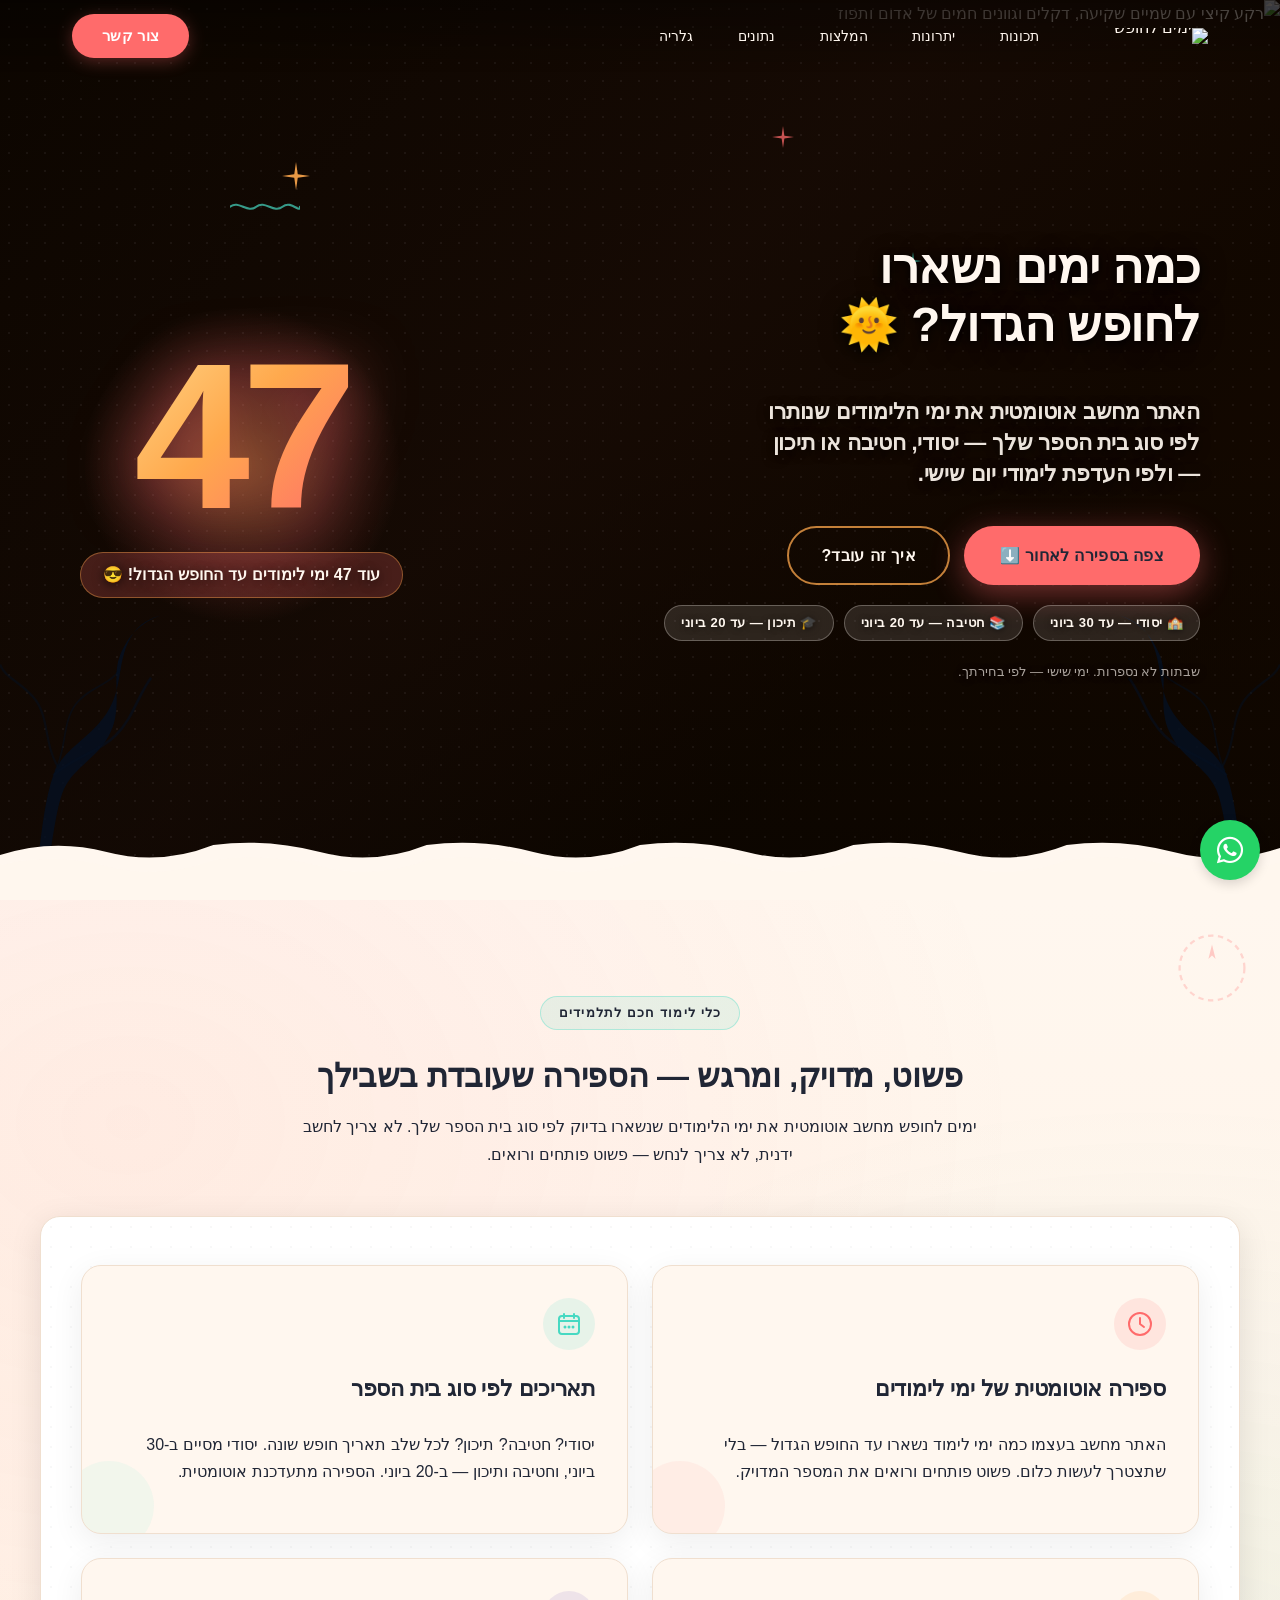
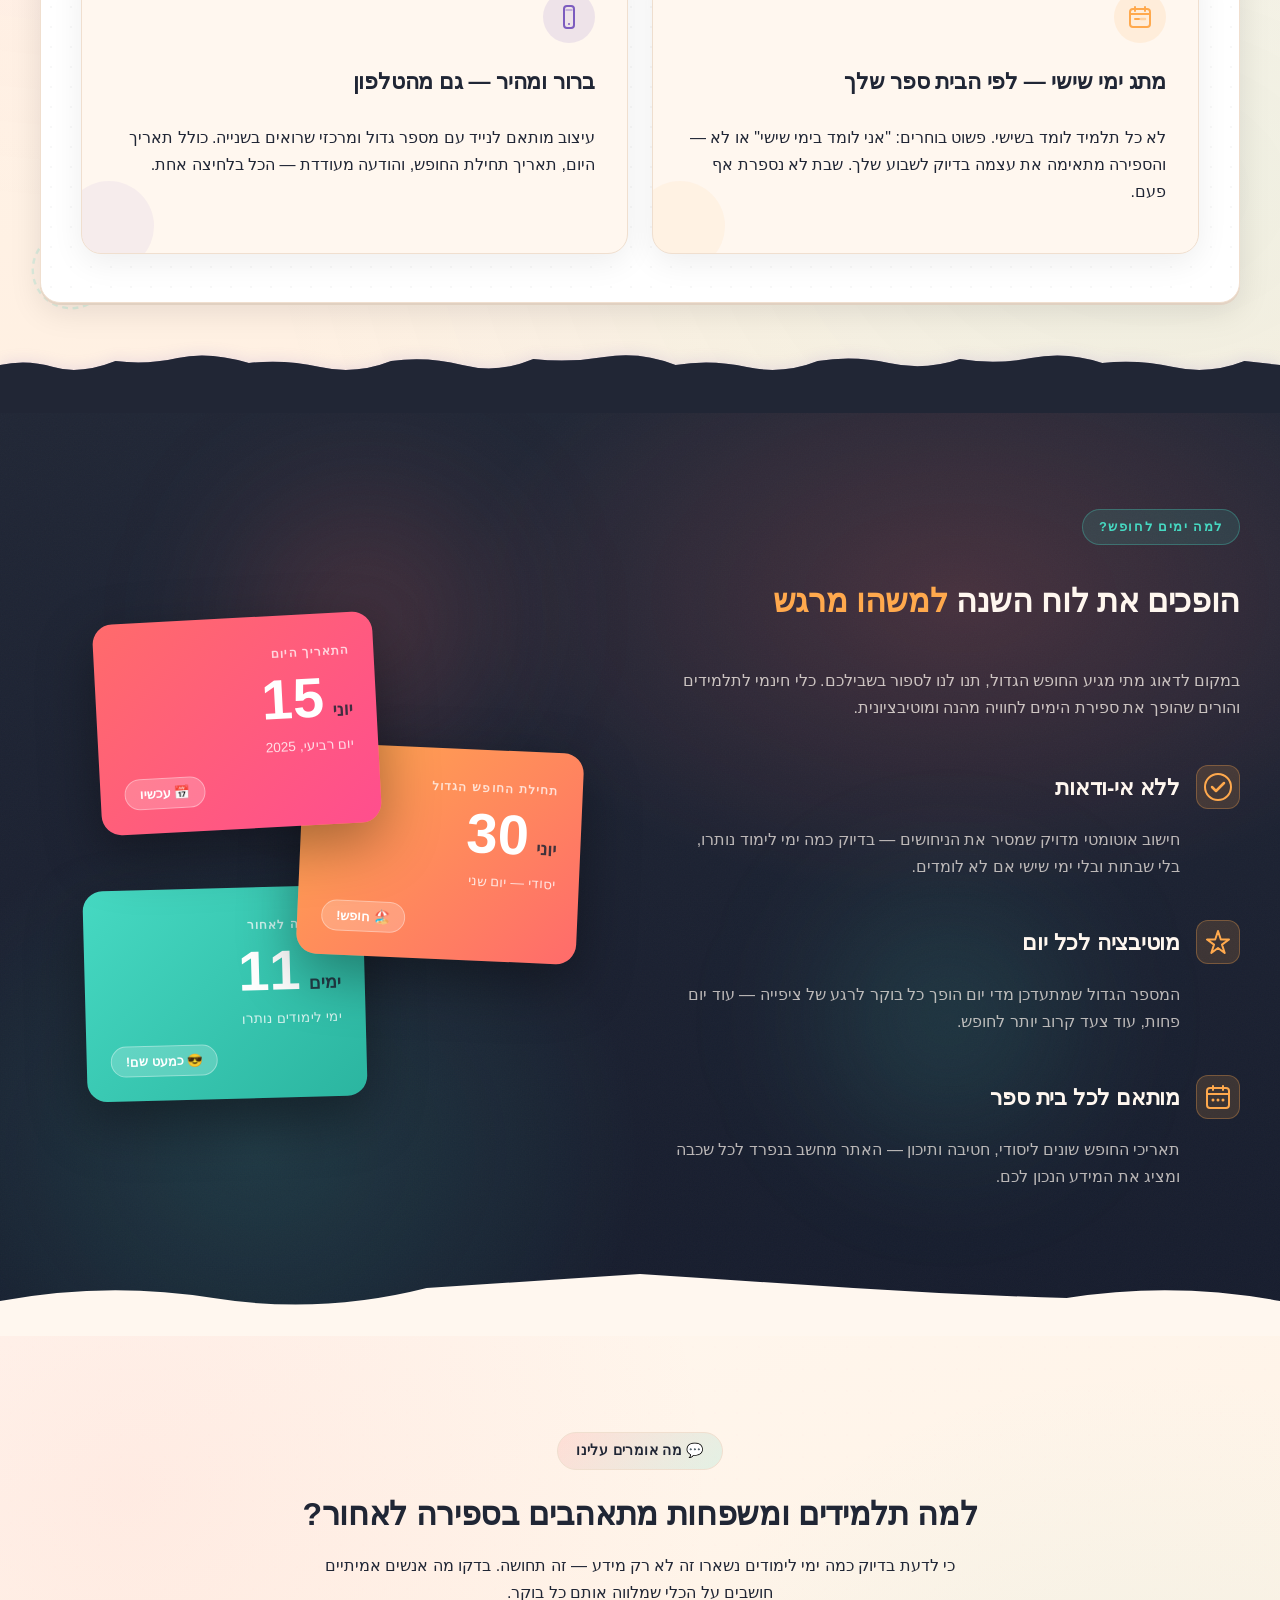
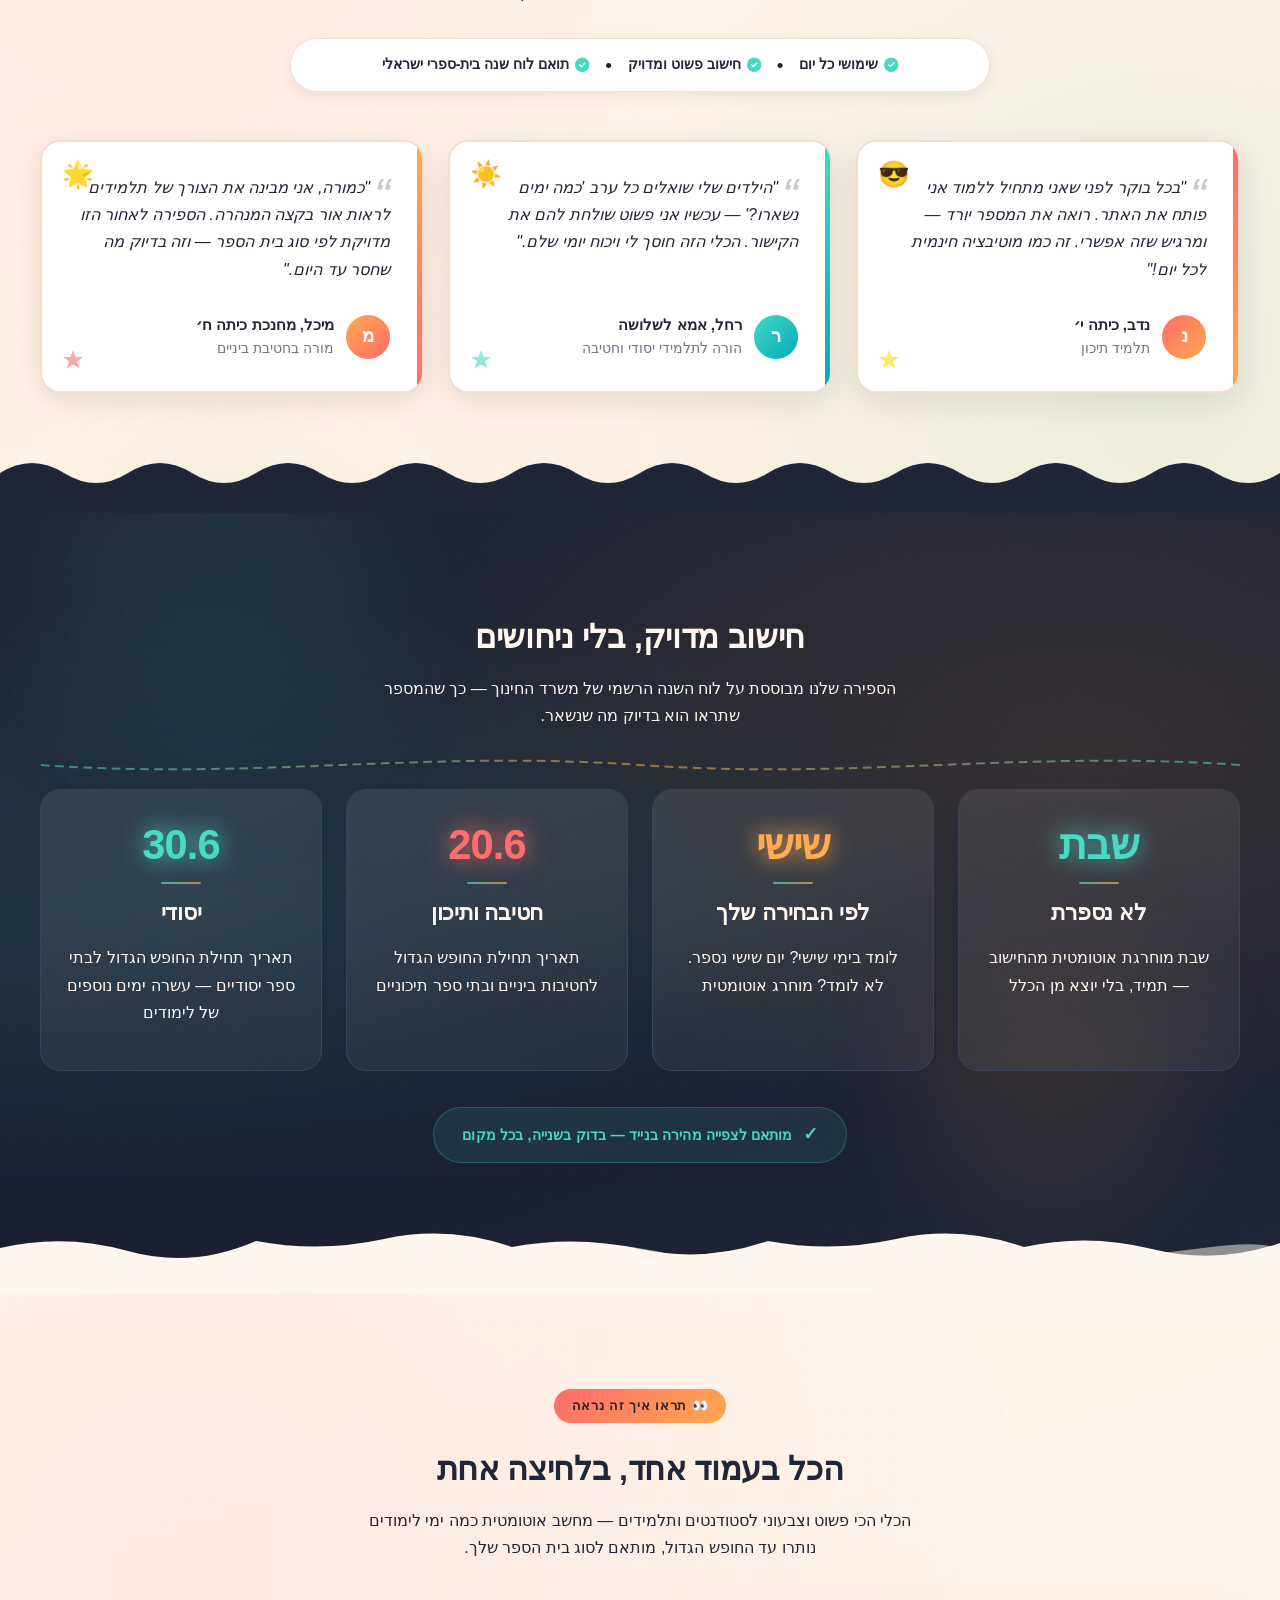
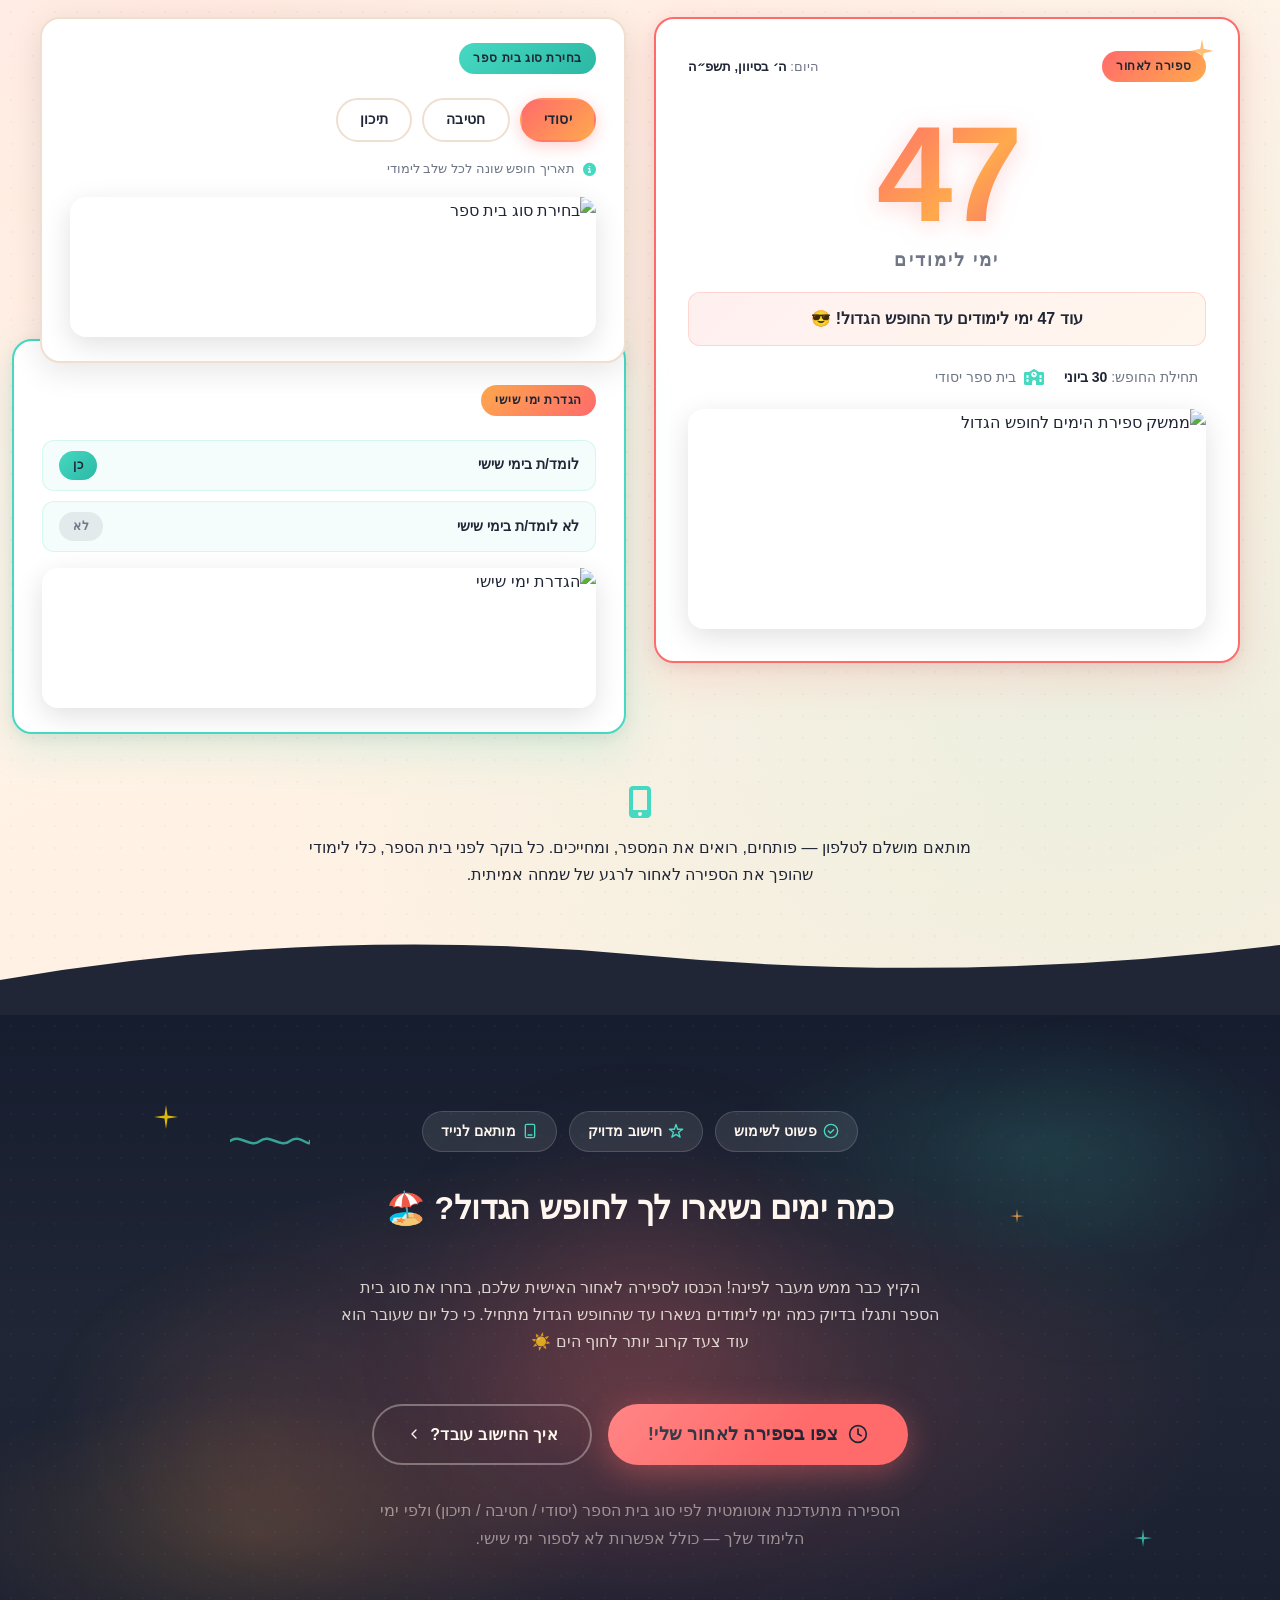
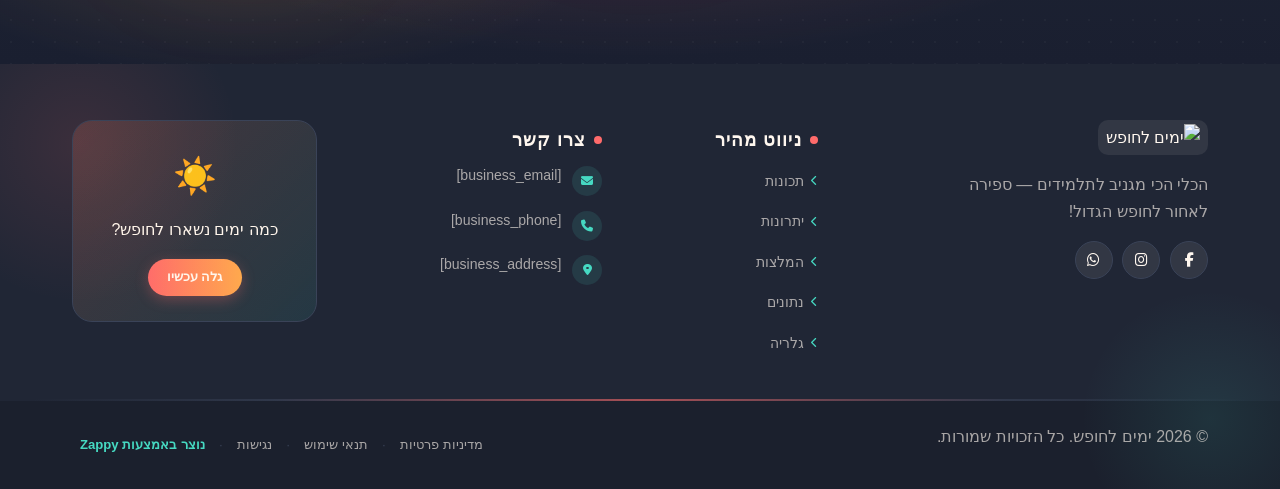
==== commit acbb5f8f: "Background sync: Progressive GitHub Sync" ====
--- a/public/index.html
+++ b/public/index.html
@@ -1,4 +1,4 @@
-<!doctype html><html dir="rtl" lang="he"><head><meta charset="UTF-8"><meta content="width=device-width,initial-scale=1" name="viewport"><meta content="index, follow" name="robots"><title>ספור את הימים לחופש הגדול — ימים לחופש</title><meta content="כמה ימים נשארו עד החופש הגדול? גלה עכשיו עם מונה הימים החכם שלנו לתלמידי יסודי, חטיבה ותיכון. כלי לימודי מהנה שמחשב אוטומטית את ימי הלימודים שנותרו ומעלה את ההתרגשות לקראת הקיץ!" name="description"><meta content="כלים לתלמידים, מונה ימים לחופש הגדול, ספירה לאחור לקיץ, אפליקציות למידה לתלמידים, כמה ימים עד החופש" name="keywords"><link href="/assets/favicon.ico" rel="icon" type="image/x-icon"><link href="/assets/favicon-16x16.png" rel="icon" type="image/png" sizes="16x16"><link href="/assets/favicon-32x32.png" rel="icon" type="image/png" sizes="32x32"><link href="/assets/favicon-48x48.png" rel="icon" type="image/png" sizes="48x48"><link href="/assets/favicon-192x192.png" rel="icon" type="image/png" sizes="192x192"><link href="/assets/favicon-512x512.png" rel="icon" type="image/png" sizes="512x512"><link href="/assets/apple-touch-icon.png" rel="apple-touch-icon"><script>!function(){"use strict";var t="b15dba37-aa4c-4ad7-8414-ff6731cb1a47",e="https://api.zappy5.com/api/analytics/track",a=18e5,n=2592e6,o=!0,i=!0,r=!0;var s=function(){var e="zappy_visitor_"+t,a=null;try{if(a=localStorage.getItem(e)){var o=JSON.parse(a),i=Date.now();if(i-o.created<n)return o.lastSeen=i,localStorage.setItem(e,JSON.stringify(o)),o.id}}catch(t){console.warn("Zappy Analytics: LocalStorage not available")}var r="zv_"+Date.now()+"_"+Math.random().toString(36).substr(2,9);try{localStorage.setItem(e,JSON.stringify({id:r,created:Date.now(),lastSeen:Date.now()}))}catch(t){}return r}(),c=function(){var e="zappy_session_"+t,n=null;try{if(n=sessionStorage.getItem(e)){var o=JSON.parse(n),i=Date.now();if(i-o.timestamp<a)return o.timestamp=i,sessionStorage.setItem(e,JSON.stringify(o)),o.id}}catch(t){console.warn("Zappy Analytics: SessionStorage not available")}var r="zs_"+Date.now()+"_"+Math.random().toString(36).substr(2,9);try{sessionStorage.setItem(e,JSON.stringify({id:r,timestamp:Date.now()}))}catch(t){}return r}();function l(a,n){n=n||{};var o={website_id:t,event_type:a,page_path:window.location.pathname,referrer:document.referrer||"direct",visitor_id:s,session_id:c,metadata:n};if(navigator.sendBeacon){var i=new Blob([JSON.stringify(o)],{type:"application/json"});navigator.sendBeacon(e,i)}else fetch(e,{method:"POST",headers:{"Content-Type":"application/json"},body:JSON.stringify(o),keepalive:!0}).catch(function(t){console.warn("Zappy Analytics: Failed to track event",t)})}o&&l("pageview",{title:document.title,url:window.location.href}),i&&document.addEventListener("click",function(t){var e=t.target;if("BUTTON"===e.tagName||e.closest("button")){var a="BUTTON"===e.tagName?e:e.closest("button");l("click",{element:"button",text:a.textContent.trim().substring(0,100),id:a.id||null,class:a.className||null})}else if("A"===e.tagName||e.closest("a")){var n="A"===e.tagName?e:e.closest("a");l("navigation",{element:"link",text:n.textContent.trim().substring(0,100),href:n.href,external:n.hostname!==window.location.hostname})}},!0),r&&document.addEventListener("submit",function(t){var e=t.target;l("form_submit",{form_id:e.id||null,form_name:e.name||null,form_action:e.action||null,form_method:e.method||"GET"})},!0);var d=Date.now();window.addEventListener("beforeunload",function(){l("page_unload",{time_on_page:Math.floor((Date.now()-d)/1e3),page_path:window.location.pathname})}),window.zappyAnalytics={track:l,getVisitorId:function(){return s},getSessionId:function(){return c}}}()</script><meta content="ספור את הימים לחופש הגדול — ימים לחופש" property="og:title"><meta content="כמה ימים נשארו עד החופש הגדול? גלה עכשיו עם מונה הימים החכם שלנו לתלמידי יסודי, חטיבה ותיכון. כלי לימודי מהנה שמחשב אוטומטית את ימי הלימודים שנותרו ומעלה את ההתרגשות לקראת הקיץ!" property="og:description"><meta content="summary_large_image" name="twitter:card"><meta content="ספור את הימים לחופש הגדול — ימים לחופש" name="twitter:title"><meta content="כמה ימים נשארו עד החופש הגדול? גלה עכשיו עם מונה הימים החכם שלנו לתלמידי יסודי, חטיבה ותיכון. כלי לימודי מהנה שמחשב אוטומטית את ימי הלימודים שנותרו ומעלה את ההתרגשות לקראת הקיץ!" name="twitter:description"><meta content="website" property="og:type"><meta content="he_IL" property="og:locale"><link href="https://cdnjs.cloudflare.com/ajax/libs/font-awesome/6.4.0/css/all.min.css" rel="stylesheet"><link href="/assets/favicon.ico" rel="icon" type="image/x-icon"><link href="/assets/favicon-16x16.png" rel="icon" type="image/png" sizes="16x16"><link href="/assets/favicon-32x32.png" rel="icon" type="image/png" sizes="32x32"><link href="/assets/favicon-48x48.png" rel="icon" type="image/png" sizes="48x48"><link href="/assets/favicon-192x192.png" rel="icon" type="image/png" sizes="192x192"><link href="/assets/favicon-512x512.png" rel="icon" type="image/png" sizes="512x512"><link href="/assets/apple-touch-icon.png" rel="apple-touch-icon"><link href="https://cdn.jsdelivr.net/npm/vanilla-cookieconsent@3/dist/cookieconsent.css" rel="stylesheet"><script src="https://cdn.jsdelivr.net/npm/vanilla-cookieconsent@3/dist/cookieconsent.umd.js"></script><script src="https://cdn.jsdelivr.net/gh/mickidum/acc_toolbar/acctoolbar/acctoolbar.min.js"></script><link href="/styles.css" rel="stylesheet"><style id="zappy-dropdown-submenu-styles">#navMenu li:has(.sub-menu),.nav-menu li:has(.sub-menu),.navbar li:has(.sub-menu),nav li:has(.sub-menu){position:relative}#navMenu .sub-menu,.nav-menu .sub-menu,.navbar .sub-menu,nav .sub-menu{display:block!important;position:absolute!important;top:100%;left:0;min-width:220px;background:#fff;border-radius:8px;box-shadow:0 8px 25px rgba(0,0,0,.15);padding:8px 0;opacity:0;visibility:hidden;transform:translateY(10px);transition:all .3s ease;z-index:1000;list-style:none;pointer-events:none}#navMenu li:hover>.sub-menu,.nav-menu li:hover>.sub-menu,.navbar li:hover>.sub-menu,nav li:hover>.sub-menu{opacity:1!important;visibility:visible!important;transform:translateY(0)!important;pointer-events:auto!important}.sub-menu li{list-style:none;margin:0;padding:0}.sub-menu a{display:block!important;padding:10px 16px!important;color:var(--text-dark,#333)!important;font-weight:500;text-decoration:none;white-space:nowrap;transition:background-color .2s}.sub-menu .zappy-nav-child>a{padding-left:28px!important;font-size:.9em!important;opacity:.85!important}[dir=rtl] .sub-menu .zappy-nav-child>a,html[lang=ar] .sub-menu .zappy-nav-child>a,html[lang=he] .sub-menu .zappy-nav-child>a{padding-left:10px!important;padding-right:28px!important}.sub-menu .zappy-nav-parent>a{font-weight:600!important}.sub-menu a:hover{background-color:#f5f5f5}[dir=rtl] .nav-menu .sub-menu,[dir=rtl] .navbar .sub-menu,[dir=rtl] nav .sub-menu,html[lang=ar] .nav-menu .sub-menu,html[lang=ar] .navbar .sub-menu,html[lang=ar] nav .sub-menu,html[lang=he] .nav-menu .sub-menu,html[lang=he] .navbar .sub-menu,html[lang=he] nav .sub-menu{left:auto!important;right:0!important}.sub-menu:empty,.sub-menu:not(:has(li)):not(:has(> a)),.sub-menu:not(:has(li:not(.zappy-hidden-menu-item))):not(:has(> a)){display:none!important;opacity:0!important;visibility:hidden!important;pointer-events:none!important}li:has(.menu-group-title):hover>.sub-menu{opacity:1!important;visibility:visible!important;transform:translateY(0)!important;pointer-events:auto!important}#navMenu>li>.menu-group-title,.nav-menu>li>.menu-group-title{display:inline-block;padding:.5rem 1rem;cursor:default;user-select:none}@media (max-width:768px){#navMenu .sub-menu,.nav-menu .sub-menu,.navbar .sub-menu,nav .sub-menu{position:static!important;transform:none!important;box-shadow:none!important;background:0 0!important;max-height:0;overflow:hidden;opacity:0;visibility:hidden;transition:max-height .3s ease,opacity .3s ease;padding:0!important;border-radius:0!important}#navMenu .sub-menu.mobile-expanded,.nav-menu .sub-menu.mobile-expanded,.navbar .sub-menu.mobile-expanded{max-height:none!important;overflow-y:visible!important;opacity:1!important;visibility:visible!important;padding:8px 0 8px 16px!important}[dir=rtl] .sub-menu.mobile-expanded,html[lang=he] .sub-menu.mobile-expanded{padding:8px 16px 8px 0!important}#navMenu li:hover>.sub-menu,.nav-menu li:hover>.sub-menu,.navbar li:hover>.sub-menu,nav li:hover>.sub-menu{opacity:0;visibility:hidden;pointer-events:none}#navMenu li>.sub-menu.mobile-expanded,.nav-menu li>.sub-menu.mobile-expanded,.navbar li>.sub-menu.mobile-expanded,nav li>.sub-menu.mobile-expanded{opacity:1!important;visibility:visible!important;pointer-events:auto!important}#navMenu li:has(.sub-menu),.nav-menu li:has(.sub-menu),.navbar li:has(.sub-menu),nav li:has(.sub-menu){display:flex!important;flex-wrap:wrap!important;align-items:center!important;position:relative!important;min-height:44px!important}#navMenu li:has(.sub-menu)>a,.nav-menu li:has(.sub-menu)>a,.navbar li:has(.sub-menu)>a,nav li:has(.sub-menu)>a{flex:1!important;min-width:0!important}#navMenu li:has(.sub-menu)>.menu-group-title,.nav-menu li:has(.sub-menu)>.menu-group-title,.navbar li:has(.sub-menu)>.menu-group-title,nav li:has(.sub-menu)>.menu-group-title{flex:1!important;min-width:0!important;padding:0!important;line-height:inherit!important}#navMenu li:has(.sub-menu)>.sub-menu,.nav-menu li:has(.sub-menu)>.sub-menu,.navbar li:has(.sub-menu)>.sub-menu,nav li:has(.sub-menu)>.sub-menu{flex-basis:100%!important;width:100%!important}#navMenu li:has(.sub-menu)>a [class*=arrow],#navMenu li:has(.sub-menu)>a [class*=chevron],.nav-menu li:has(.sub-menu)>a .fa-angle-down,.nav-menu li:has(.sub-menu)>a .fa-chevron-down,.nav-menu li:has(.sub-menu)>a [class*=arrow],.nav-menu li:has(.sub-menu)>a [class*=chevron],nav li:has(.sub-menu)>a [class*=arrow],nav li:has(.sub-menu)>a [class*=chevron]{display:none!important;visibility:hidden!important}.mobile-submenu-toggle{display:flex!important;align-items:center!important;justify-content:center!important;width:44px!important;height:auto!important;background:0 0!important;border:none!important;cursor:pointer!important;color:var(--text-light)!important;position:static!important;flex-shrink:0!important;align-self:stretch!important;z-index:2!important;padding:0!important;margin:0!important}.mobile-submenu-toggle::after{content:''!important;width:0!important;height:0!important;border-left:6px solid transparent!important;border-right:6px solid transparent!important;border-top:7px solid currentColor!important;transition:transform .3s ease!important}.mobile-submenu-toggle.expanded::after{transform:rotate(180deg)!important}.sub-menu a{padding:10px 0!important;display:block!important;color:var(--text-light)!important;white-space:normal!important}.sub-menu .zappy-nav-child>a{padding-left:28px!important;font-size:.9em!important;opacity:.85!important}[dir=rtl] .sub-menu .zappy-nav-child>a,html[lang=ar] .sub-menu .zappy-nav-child>a,html[lang=he] .sub-menu .zappy-nav-child>a{padding-left:0!important;padding-right:28px!important}.sub-menu .zappy-nav-parent>a{font-weight:600!important}#navMenu.active,.nav-menu.active{max-width:100vw!important;overflow-x:hidden!important;box-sizing:border-box!important}.navbar .sub-menu li a,.zappy-products-dropdown .sub-menu a,nav.navbar .sub-menu li a{color:var(--text-light)!important}}@media (min-width:769px){.mobile-submenu-toggle{display:none!important}}</style><style id="zappy-widget-visibility">html[dir=rtl] .whatsapp-float{right:20px!important;left:auto!important}html:not([dir]) .whatsapp-float,html[dir=ltr] .whatsapp-float{left:20px!important;right:auto!important}html[dir=rtl] #mic-access-tool-general-button,html[dir=rtl] #mic-init-access-tool #mic-access-tool-general-button,html[dir=rtl] #mic-init-access-tool .mic-access-tool-general-button,html[dir=rtl] ._access-icon,html[dir=rtl] .mic-access-tool-general-button{left:20px!important;right:auto!important}html:not([dir]) #mic-access-tool-general-button,html:not([dir]) #mic-init-access-tool #mic-access-tool-general-button,html:not([dir]) #mic-init-access-tool .mic-access-tool-general-button,html:not([dir]) ._access-icon,html:not([dir]) .mic-access-tool-general-button,html[dir=ltr] #mic-access-tool-general-button,html[dir=ltr] #mic-init-access-tool #mic-access-tool-general-button,html[dir=ltr] #mic-init-access-tool .mic-access-tool-general-button,html[dir=ltr] ._access-icon,html[dir=ltr] .mic-access-tool-general-button{right:20px!important;left:auto!important}@media (max-width:768px){.whatsapp-float{display:flex!important}}@media (min-width:769px){.whatsapp-float{display:flex!important}}@media (max-width:768px){#mic-access-tool-general-button,#mic-init-access-tool #mic-access-tool-general-button,#mic-init-access-tool .mic-access-tool-general-button,._access-icon,.mic-access-tool-general-button{display:flex!important;visibility:visible!important;opacity:1!important;pointer-events:auto!important}#mic-access-tool-box.opened-mic-access-tool,#mic-init-access-tool #mic-access-tool-box.opened-mic-access-tool,.mic-access-tool-box.opened-mic-access-tool{visibility:visible!important;opacity:1!important;pointer-events:auto!important}}@media (min-width:769px){#mic-access-tool-general-button,#mic-init-access-tool #mic-access-tool-general-button,#mic-init-access-tool .mic-access-tool-general-button,._access-icon,.mic-access-tool-general-button{display:flex!important;visibility:visible!important;opacity:1!important;pointer-events:auto!important}#mic-access-tool-box.opened-mic-access-tool,#mic-init-access-tool #mic-access-tool-box.opened-mic-access-tool,.mic-access-tool-box.opened-mic-access-tool{visibility:visible!important;opacity:1!important;pointer-events:auto!important}}</style></head><body><nav class="navbar" dir="rtl"><button class="mobile-toggle" aria-label="Menu" id="mobileToggle"><svg viewBox="0 0 24 24" fill="none" class="hamburger-icon" height="24" width="24"><path d="M3 12h18M3 6h18M3 18h18" stroke-linecap="round" stroke="currentColor" stroke-width="2"></path></svg> <svg viewBox="0 0 24 24" fill="none" class="close-icon" height="24" width="24" style="display:none"><path d="M18 6L6 18M6 6l12 12" stroke-linecap="round" stroke="currentColor" stroke-width="2"></path></svg></button> <button class="phone-header-btn" aria-label="Call" data-phone=""><svg viewBox="0 0 24 24" fill="currentColor" height="20" width="20"><path d="M22 16.92v3a2 2 0 0 1-2.18 2 19.79 19.79 0 0 1-8.63-3.07 19.5 19.5 0 0 1-6-6 19.79 19.79 0 0 1-3.07-8.67A2 2 0 0 1 4.11 2h3a2 2 0 0 1 2 1.72 12.84 12.84 0 0 0 .7 2.81 2 2 0 0 1-.45 2.11L8.09 9.91a16 16 0 0 0 6 6l1.27-1.27a2 2 0 0 1 2.11-.45 12.84 12.84 0 0 0 2.81.7A2 2 0 0 1 22 16.92z"></path></svg></button><div class="nav-container"><div class="nav-right-group"><div class="nav-brand"><a href="/" class="logo-link"><img alt="ימים לחופש" class="logo" src="/assets/education-tools-for-students-logo.webp"></a></div><ul class="nav-menu" id="navMenu"><li><a href="#features">תכונות</a></li><li><a href="#benefits">יתרונות</a></li><li><a href="#testimonials">המלצות</a></li><li><a href="#stats">נתונים</a></li><li><a href="#showcase">גלריה</a></li></ul></div><div class="nav-cta-container"><a href="#cta" class="nav-cta-btn">צור קשר</a></div></div></nav><script>window.addEventListener("load",function(){const e=document.querySelector(".navbar, nav, header");if(!e)return void console.log("[Navbar] Navbar element not found");let t=document.getElementById("mobileToggle")||document.querySelector(".mobile-toggle")||document.querySelector(".hamburger")||document.querySelector(".hamburger-menu")||document.querySelector(".menu-toggle")||document.querySelector(".burger-menu")||document.querySelector('[aria-label="Menu"]')||document.querySelector('[aria-label="תפריט"]');const o=document.querySelector(".phone-header-btn"),n=window.getComputedStyle(e);let r=n.backgroundColor;if(console.log("[Navbar] Initial navbar background:",r),"transparent"===r||"rgba(0, 0, 0, 0)"===r||r.startsWith("rgba")&&r.includes(", 0)")){const e=n.backgroundImage;if(e&&"none"!==e)console.log("[Navbar] Navbar has background image/gradient, using dark text"),r="rgb(240, 240, 240)";else{const e=window.getComputedStyle(document.body).backgroundColor;console.log("[Navbar] Navbar transparent, using body background:",e),r=e}}const i=r.match(/\d+/g);if(i&&i.length>=3){const e=(.299*parseInt(i[0])+.587*parseInt(i[1])+.114*parseInt(i[2]))/255;console.log("[Navbar] Mobile button colors preserved from Claude CSS (luminance:",e.toFixed(2)+")");const n=document.createElement("style");n.id="zappy-mobile-nav-fix";document.documentElement.lang;document.documentElement.dir,n.textContent='\n        /* Hide mobile buttons on desktop, show only on mobile */\n        @media (min-width: 769px) {\n          .mobile-toggle,\n          .phone-header-btn {\n            display: none !important;\n          }\n        }\n        \n        /* Show and position mobile buttons correctly on mobile */\n        @media (max-width: 768px) {\n          .mobile-toggle,\n          .phone-header-btn {\n            position: absolute !important;\n            top: 0 !important;\n            bottom: 0 !important;\n            margin-top: auto !important;\n            margin-bottom: auto !important;\n            z-index: 1001 !important;\n            display: flex !important;\n            align-items: center !important;\n            justify-content: center !important;\n            width: 36px !important;\n            height: 36px !important;\n            border-radius: 50% !important;\n            border: none !important;\n            cursor: pointer !important;\n            padding: 6px !important;\n            background: none !important;\n            color: var(--nav-text, var(--text-light)) !important;\n            touch-action: manipulation !important;\n            -webkit-tap-highlight-color: transparent !important;\n          }\n          \n          /* LTR positioning (default): hamburger LEFT, phone RIGHT */\n          html:not([dir="rtl"]):not([lang="he"]):not([lang="ar"]) .mobile-toggle,\n          html[dir="ltr"] .mobile-toggle {\n            left: 12px !important;\n            right: auto !important;\n          }\n          html:not([dir="rtl"]):not([lang="he"]):not([lang="ar"]) .phone-header-btn,\n          html[dir="ltr"] .phone-header-btn {\n            right: 12px !important;\n            left: auto !important;\n          }\n          \n          /* RTL positioning: hamburger RIGHT, phone LEFT */\n          html[dir="rtl"] .mobile-toggle,\n          html[lang="he"] .mobile-toggle,\n          html[lang="ar"] .mobile-toggle {\n            right: 12px !important;\n            left: auto !important;\n          }\n          html[dir="rtl"] .phone-header-btn,\n          html[lang="he"] .phone-header-btn,\n          html[lang="ar"] .phone-header-btn {\n            left: 12px !important;\n            right: auto !important;\n          }\n          \n          /* CRITICAL: Ensure nav-container has min-height on mobile */\n          /* All children are positioned absolutely/fixed on mobile, so height:auto collapses to 0 */\n          .nav-container {\n            min-height: 70px !important;\n            position: relative !important;\n          }\n          \n          /* Ensure SVG icons are properly sized and inherit color */\n          .mobile-toggle svg,\n          .phone-header-btn svg {\n            width: 24px !important;\n            height: 24px !important;\n            /* Don\'t force display - let JavaScript control hamburger/close toggle */\n          }\n          \n          /* Reset nav-cta-container on mobile - remove desktop box-shadow/padding */\n          /* that creates a visible ghost box when CTA button is hidden */\n          .nav-cta-container {\n            box-shadow: none !important;\n            padding: 0 !important;\n          }\n          \n          /* Hide nav-cta-container entirely on mobile when there\'s no lang-switcher */\n          /* (only the CTA button is inside, and it\'s hidden on mobile) */\n          .nav-cta-container:not(:has(.lang-switcher)) {\n            display: none !important;\n          }\n          \n          /* CRITICAL: Prevent hero image fade gradient from bleeding over headline text */\n          /* The .image-fade-gradient has bottom: -30px (extends below parent) */\n          /* On mobile stacked layout, this overlaps the h1 text below the image */\n          .hero-image-column {\n            overflow: hidden !important;\n          }\n          .image-fade-gradient {\n            bottom: 0 !important;\n          }\n          \n          /* Hide desktop language switcher on mobile - hamburger menu handles it */\n          /* High specificity to override stored CSS */\n          .lang-switcher,\n          .nav-cta-container .lang-switcher,\n          .nav-container .lang-switcher,\n          .navbar .lang-switcher,\n          .navbar .nav-cta-container .lang-switcher {\n            display: none !important;\n          }\n        }\n      ';const r=document.getElementById("zappy-mobile-nav-fix");r&&r.remove(),document.head.appendChild(n),console.log("[Navbar] Critical CSS injected for mobile nav positioning");const a=window.innerWidth<=768;if(t){const e=t.querySelector(".hamburger-icon"),o=t.querySelector(".close-icon");e&&(e.style.setProperty("width","24px","important"),e.style.setProperty("height","24px","important"),e.style.setProperty("display","block","important")),o&&(o.style.setProperty("width","24px","important"),o.style.setProperty("height","24px","important"),o.style.setProperty("display","none","important")),a?(t.style.setProperty("position","absolute","important"),t.style.setProperty("top","0","important"),t.style.setProperty("bottom","0","important"),t.style.setProperty("margin-top","auto","important"),t.style.setProperty("margin-bottom","auto","important"),t.style.setProperty("z-index","1001","important"),t.style.removeProperty("left"),t.style.removeProperty("right"),console.log("[Navbar] Mobile toggle positioning applied (mobile viewport)")):(t.style.removeProperty("position"),t.style.removeProperty("top"),t.style.removeProperty("transform"),t.style.removeProperty("z-index"),t.style.removeProperty("left"),t.style.removeProperty("right"),console.log("[Navbar] Desktop viewport - cleared mobile toggle inline positioning"))}if(o){const e=o.querySelector("svg");e&&(e.style.width="24px",e.style.height="24px",e.setAttribute("width","24"),e.setAttribute("height","24")),a?(o.style.setProperty("position","absolute","important"),o.style.setProperty("top","0","important"),o.style.setProperty("bottom","0","important"),o.style.setProperty("margin-top","auto","important"),o.style.setProperty("margin-bottom","auto","important"),o.style.setProperty("z-index","1001","important"),o.style.removeProperty("left"),o.style.removeProperty("right"),console.log("[Navbar] Phone button positioning applied (mobile viewport)")):(o.style.removeProperty("position"),o.style.removeProperty("top"),o.style.removeProperty("transform"),o.style.removeProperty("z-index"),o.style.removeProperty("left"),o.style.removeProperty("right"),console.log("[Navbar] Desktop viewport - cleared phone button inline positioning"))}}else console.log("[Navbar] Could not parse background color:",r);t=document.getElementById("mobileToggle")||document.querySelector(".mobile-toggle")||document.querySelector(".hamburger")||document.querySelector(".hamburger-menu")||document.querySelector(".menu-toggle")||document.querySelector(".burger-menu")||document.querySelector('[aria-label="Menu"]')||document.querySelector('[aria-label="תפריט"]');const a=document.getElementById("navMenu")||document.querySelector(".nav-menu")||document.querySelector(".nav-links")||document.querySelector("nav ul:not(.submenu)");if(!t||!a)return void console.log("[Navbar] Mobile toggle or menu not found:",{toggle:!!t,menu:!!a});a.id||(a.id="navMenu"),console.log("[Navbar] Initializing mobile menu...");const l=t.cloneNode(!0);t.parentNode.replaceChild(l,t);var s=0;function p(e){var t=Date.now();t-s<300||(s=t,function(e){e.preventDefault(),e.stopPropagation();const t=l.querySelector(".hamburger-icon"),o=l.querySelector(".close-icon");a.classList.contains("active")?(a.classList.remove("active"),t&&t.style.setProperty("display","block","important"),o&&o.style.setProperty("display","none","important"),document.body.style.overflow="",console.log("[Navbar] Menu closed")):(a.classList.add("active"),t&&t.style.setProperty("display","none","important"),o&&o.style.setProperty("display","block","important"),document.body.style.overflow="hidden",console.log("[Navbar] Menu opened"))}(e))}l.addEventListener("click",p),l.addEventListener("touchend",p),a.querySelectorAll("a").forEach(function(e){e.addEventListener("click",function(){if("#"===this.getAttribute("href"))return;const e=l.querySelector(".hamburger-icon"),t=l.querySelector(".close-icon");a.classList.remove("active"),e&&e.style.setProperty("display","block","important"),t&&t.style.setProperty("display","none","important"),document.body.style.overflow="",console.log("[Navbar] Menu closed (link clicked)")})});var c=a.querySelectorAll(".dropdown-toggle");c.forEach(function(e){e.addEventListener("click",function(e){e.preventDefault(),e.stopPropagation();var t=this.closest(".nav-dropdown");t&&(t.parentNode.querySelectorAll(".nav-dropdown.open").forEach(function(e){e!==t&&e.classList.remove("open")}),t.classList.toggle("open"),console.log("[Navbar] Dropdown toggled:",t.classList.contains("open")?"open":"closed"))})}),document.addEventListener("click",function(e){e.target.closest(".nav-dropdown")||document.querySelectorAll(".nav-dropdown.open").forEach(function(e){e.classList.remove("open")})}),console.log("[Navbar] Dropdown handlers initialized for "+c.length+" dropdowns"),o&&o.addEventListener("click",function(){const e=document.querySelectorAll('a[href^="tel:"]'),t=e.length>0?e[0].getAttribute("href").replace("tel:",""):"[business_phone]";window.location.href="tel:"+t,console.log("[Navbar] Phone button clicked")}),console.log("[Navbar] Mobile menu initialized successfully")})</script><main><section class="index-hero-section" data-layout-spec="בית-hero" dir="rtl" data-hero-type="fullscreen-scrim"><div class="index-hero-bg-wrapper"><img alt="רקע קיצי עם שמיים שקיעה, דקלים וגוונים חמים של אדום ותפוז" class="index-hero-bg-img" src="/assets/site-index-hero-image-1.webp" data-context="Vibrant Israeli summer sky scene at golden hour with warm sunset gradients in coral, orange and amber tones. Soft palm tree silhouettes frame the edges. Abstract school notebook paper details and sun-bleached beach atmosphere in the distance. Stylized, editorial poster aesthetic with halftone texture overlaid. No text, no people, purely atmospheric background for a student vacation countdown website." data-placeholder="index-hero-image-1" height="700" width="1200" data-hero-bg="true"></div><div class="index-hero-scrim" aria-hidden="true"></div><div class="index-hero-halftone" aria-hidden="true"></div><svg viewBox="0 0 180 420" aria-hidden="true" xmlns="http://www.w3.org/2000/svg" data-no-icon-edit="true" class="index-hero-palm index-hero-palm--start" fill="none" preserveAspectRatio="xMaxYMax meet"><path d="M140,420 C140,420 135,320 120,280 C110,250 80,240 60,210 C40,180 50,150 30,120 C20,105 0,100 0,100 C20,108 35,120 45,145 C55,170 42,200 55,230 C68,260 95,268 108,295 C122,325 125,420 140,420 Z" fill="#051020" opacity="0.85"></path><path d="M120,280 C100,260 70,255 50,235 C30,215 25,190 10,170" fill="none" opacity="0.6" stroke="#051020" stroke-width="3"></path><path d="M115,270 C130,245 125,215 140,195 C155,175 175,170 180,155" fill="none" opacity="0.5" stroke="#051020" stroke-width="2.5"></path><path d="M118,275 C105,250 110,220 95,200 C80,180 55,178 45,160" fill="none" opacity="0.5" stroke="#051020" stroke-width="2"></path></svg> <svg viewBox="0 0 180 420" aria-hidden="true" xmlns="http://www.w3.org/2000/svg" data-no-icon-edit="true" class="index-hero-palm index-hero-palm--end" fill="none" preserveAspectRatio="xMinYMax meet"><path d="M40,420 C40,420 45,320 60,280 C70,250 100,240 120,210 C140,180 130,150 150,120 C160,105 180,100 180,100 C160,108 145,120 135,145 C125,170 138,200 125,230 C112,260 85,268 72,295 C58,325 55,420 40,420 Z" fill="#051020" opacity="0.85"></path><path d="M60,280 C80,260 110,255 130,235 C150,215 155,190 170,170" fill="none" opacity="0.6" stroke="#051020" stroke-width="3"></path><path d="M65,270 C50,245 55,215 40,195 C25,175 5,170 0,155" fill="none" opacity="0.5" stroke="#051020" stroke-width="2.5"></path><path d="M62,275 C75,250 70,220 85,200 C100,180 125,178 135,160" fill="none" opacity="0.5" stroke="#051020" stroke-width="2"></path></svg> <svg viewBox="0 0 24 24" aria-hidden="true" xmlns="http://www.w3.org/2000/svg" data-no-icon-edit="true" class="index-hero-star index-hero-star--1" fill="none"><path d="M12 0 L13.5 10.5 L24 12 L13.5 13.5 L12 24 L10.5 13.5 L0 12 L10.5 10.5 Z" fill="#FFA94D" opacity="0.9"></path></svg> <svg viewBox="0 0 24 24" aria-hidden="true" xmlns="http://www.w3.org/2000/svg" data-no-icon-edit="true" class="index-hero-star index-hero-star--2" fill="none"><path d="M12 0 L13.5 10.5 L24 12 L13.5 13.5 L12 24 L10.5 13.5 L0 12 L10.5 10.5 Z" fill="#46D9C2" opacity="0.8"></path></svg> <svg viewBox="0 0 24 24" aria-hidden="true" xmlns="http://www.w3.org/2000/svg" data-no-icon-edit="true" class="index-hero-star index-hero-star--3" fill="none"><path d="M12 0 L13.5 10.5 L24 12 L13.5 13.5 L12 24 L10.5 13.5 L0 12 L10.5 10.5 Z" fill="#FF6B6B" opacity="0.75"></path></svg> <svg viewBox="0 0 80 20" aria-hidden="true" xmlns="http://www.w3.org/2000/svg" data-no-icon-edit="true" class="index-hero-squiggle" fill="none"><path d="M0,10 C10,2 20,18 30,10 C40,2 50,18 60,10 C70,2 80,18 80,10" fill="none" opacity="0.7" stroke="#46D9C2" stroke-width="2.5" stroke-linecap="round"></path></svg><div class="index-hero-container"><div class="index-hero-content"><h1 class="index-hero-h1">כמה ימים נשארו<br>לחופש הגדול? 🌞</h1><h3 class="index-hero-subtitle">האתר מחשב אוטומטית את ימי הלימודים שנותרו לפי סוג בית הספר שלך — יסודי, חטיבה או תיכון — ולפי העדפת לימודי יום שישי.</h3><div class="index-hero-ctas"><a href="#countdown" class="index-hero-btn-primary">צפה בספירה לאחור ⬇️</a> <a href="#how-it-works" class="index-hero-btn-secondary">איך זה עובד?</a></div><div class="index-hero-badges"><span class="index-hero-badge">🏫 יסודי — עד 30 ביוני</span> <span class="index-hero-badge">📚 חטיבה — עד 20 ביוני</span> <span class="index-hero-badge">🎓 תיכון — עד 20 ביוני</span></div><p class="index-hero-note">שבתות לא נספרות. ימי שישי — לפי בחירתך.</p></div><div class="index-hero-countdown-display"><div class="index-hero-countdown-glow" aria-hidden="true"></div><div class="index-hero-countdown-number">47</div><div class="index-hero-countdown-label">עוד 47 ימי לימודים עד החופש הגדול! 😎</div></div></div><div class="index-hero-divider-wrapper"><svg viewBox="0 0 1440 90" aria-hidden="true" xmlns="http://www.w3.org/2000/svg" data-no-icon-edit="true" preserveAspectRatio="none"><defs><linearGradient id="heroWaveFill" x1="0%" x2="100%" y1="0%" y2="0%"><stop offset="0%" stop-color="#FFF7EF"></stop><stop offset="50%" stop-color="#FFE8D0"></stop><stop offset="100%" stop-color="#FFF7EF"></stop></linearGradient></defs><path d="M0,90 L0,45 Q60,28 120,42 T240,35 Q300,28 360,42 T480,35 Q540,28 600,42 T720,35 Q780,28 840,42 T960,35 Q1020,28 1080,42 T1200,35 Q1260,28 1320,42 T1440,38 L1440,90 Z" fill="#1a0a00"></path><path d="M0,90 L0,55 Q60,42 120,56 T240,50 Q300,42 360,56 T480,50 Q540,42 600,56 T720,50 Q780,42 840,56 T960,50 Q1020,42 1080,56 T1200,50 Q1260,42 1320,56 T1440,52 L1440,90 Z" fill="#1a0a00" opacity="0.85"></path></svg></div></section><section class="index-hero-section" data-layout-spec="בית-hero" dir="rtl" id="section-1778258093121-d5jac5doo" data-hero-type="fullscreen-scrim"><div class="index-hero-bg-wrapper"><img alt="רקע קיצי עם שמיים שקיעה, דקלים וגוונים חמים של אדום ותפוז" class="index-hero-bg-img" src="/assets/site-index-hero-image-1.webp" data-context="Vibrant Israeli summer sky scene at golden hour with warm sunset gradients in coral, orange and amber tones. Soft palm tree silhouettes frame the edges. Abstract school notebook paper details and sun-bleached beach atmosphere in the distance. Stylized, editorial poster aesthetic with halftone texture overlaid. No text, no people, purely atmospheric background for a student vacation countdown website." data-placeholder="index-hero-image-1" height="700" width="1200" data-hero-bg="true"></div><div class="index-hero-scrim" aria-hidden="true"></div><div class="index-hero-halftone" aria-hidden="true"></div><svg viewBox="0 0 180 420" aria-hidden="true" xmlns="http://www.w3.org/2000/svg" data-no-icon-edit="true" class="index-hero-palm index-hero-palm--start" fill="none" preserveAspectRatio="xMaxYMax meet"><path d="M140,420 C140,420 135,320 120,280 C110,250 80,240 60,210 C40,180 50,150 30,120 C20,105 0,100 0,100 C20,108 35,120 45,145 C55,170 42,200 55,230 C68,260 95,268 108,295 C122,325 125,420 140,420 Z" fill="#051020" opacity="0.85"></path><path d="M120,280 C100,260 70,255 50,235 C30,215 25,190 10,170" fill="none" opacity="0.6" stroke="#051020" stroke-width="3"></path><path d="M115,270 C130,245 125,215 140,195 C155,175 175,170 180,155" fill="none" opacity="0.5" stroke="#051020" stroke-width="2.5"></path><path d="M118,275 C105,250 110,220 95,200 C80,180 55,178 45,160" fill="none" opacity="0.5" stroke="#051020" stroke-width="2"></path></svg> <svg viewBox="0 0 180 420" aria-hidden="true" xmlns="http://www.w3.org/2000/svg" data-no-icon-edit="true" class="index-hero-palm index-hero-palm--end" fill="none" preserveAspectRatio="xMinYMax meet"><path d="M40,420 C40,420 45,320 60,280 C70,250 100,240 120,210 C140,180 130,150 150,120 C160,105 180,100 180,100 C160,108 145,120 135,145 C125,170 138,200 125,230 C112,260 85,268 72,295 C58,325 55,420 40,420 Z" fill="#051020" opacity="0.85"></path><path d="M60,280 C80,260 110,255 130,235 C150,215 155,190 170,170" fill="none" opacity="0.6" stroke="#051020" stroke-width="3"></path><path d="M65,270 C50,245 55,215 40,195 C25,175 5,170 0,155" fill="none" opacity="0.5" stroke="#051020" stroke-width="2.5"></path><path d="M62,275 C75,250 70,220 85,200 C100,180 125,178 135,160" fill="none" opacity="0.5" stroke="#051020" stroke-width="2"></path></svg> <svg viewBox="0 0 24 24" aria-hidden="true" xmlns="http://www.w3.org/2000/svg" data-no-icon-edit="true" class="index-hero-star index-hero-star--1" fill="none"><path d="M12 0 L13.5 10.5 L24 12 L13.5 13.5 L12 24 L10.5 13.5 L0 12 L10.5 10.5 Z" fill="#FFA94D" opacity="0.9"></path></svg> <svg viewBox="0 0 24 24" aria-hidden="true" xmlns="http://www.w3.org/2000/svg" data-no-icon-edit="true" class="index-hero-star index-hero-star--2" fill="none"><path d="M12 0 L13.5 10.5 L24 12 L13.5 13.5 L12 24 L10.5 13.5 L0 12 L10.5 10.5 Z" fill="#46D9C2" opacity="0.8"></path></svg> <svg viewBox="0 0 24 24" aria-hidden="true" xmlns="http://www.w3.org/2000/svg" data-no-icon-edit="true" class="index-hero-star index-hero-star--3" fill="none"><path d="M12 0 L13.5 10.5 L24 12 L13.5 13.5 L12 24 L10.5 13.5 L0 12 L10.5 10.5 Z" fill="#FF6B6B" opacity="0.75"></path></svg> <svg viewBox="0 0 80 20" aria-hidden="true" xmlns="http://www.w3.org/2000/svg" data-no-icon-edit="true" class="index-hero-squiggle" fill="none"><path d="M0,10 C10,2 20,18 30,10 C40,2 50,18 60,10 C70,2 80,18 80,10" fill="none" opacity="0.7" stroke="#46D9C2" stroke-width="2.5" stroke-linecap="round"></path></svg><div class="index-hero-container"><div class="index-hero-content"><h1 class="index-hero-h1">כמה ימים נשארו<br>לחופש הגדול? 🌞</h1><h3 class="index-hero-subtitle">האתר מחשב אוטומטית את ימי הלימודים שנותרו לפי סוג בית הספר שלך — יסודי, חטיבה או תיכון — ולפי העדפת לימודי יום שישי.</h3><div class="index-hero-ctas"><a href="#countdown" class="index-hero-btn-primary">צפה בספירה לאחור ⬇️</a> <a href="#how-it-works" class="index-hero-btn-secondary">איך זה עובד?</a></div><div class="index-hero-badges"><span class="index-hero-badge">🏫 יסודי — עד 30 ביוני</span> <span class="index-hero-badge">📚 חטיבה — עד 20 ביוני</span> <span class="index-hero-badge">🎓 תיכון — עד 20 ביוני</span></div><p class="index-hero-note">שבתות לא נספרות. ימי שישי — לפי בחירתך.</p></div><div class="index-hero-countdown-display"><div class="index-hero-countdown-glow" aria-hidden="true"></div><div class="index-hero-countdown-number">47</div><div class="index-hero-countdown-label">עוד 47 ימי לימודים עד החופש הגדול! 😎</div></div></div><div class="index-hero-divider-wrapper"><svg viewBox="0 0 1440 90" aria-hidden="true" xmlns="http://www.w3.org/2000/svg" data-no-icon-edit="true" preserveAspectRatio="none"><defs><linearGradient id="heroWaveFill-dup-1778258093121-0" x1="0%" x2="100%" y1="0%" y2="0%"><stop offset="0%" stop-color="#FFF7EF"></stop><stop offset="50%" stop-color="#FFE8D0"></stop><stop offset="100%" stop-color="#FFF7EF"></stop></linearGradient></defs><path d="M0,90 L0,45 Q60,28 120,42 T240,35 Q300,28 360,42 T480,35 Q540,28 600,42 T720,35 Q780,28 840,42 T960,35 Q1020,28 1080,42 T1200,35 Q1260,28 1320,42 T1440,38 L1440,90 Z" fill="#1a0a00"></path><path d="M0,90 L0,55 Q60,42 120,56 T240,50 Q300,42 360,56 T480,50 Q540,42 600,56 T720,50 Q780,42 840,56 T960,50 Q1020,42 1080,56 T1200,50 Q1260,42 1320,56 T1440,52 L1440,90 Z" fill="#1a0a00" opacity="0.85"></path></svg></div></section><section class="index-hero-section" data-layout-spec="בית-hero" dir="rtl" id="section-1778258093121-d5jac5doo-dup-1778258121998" data-hero-type="fullscreen-scrim"><div class="index-hero-bg-wrapper"><img alt="רקע קיצי עם שמיים שקיעה, דקלים וגוונים חמים של אדום ותפוז" class="index-hero-bg-img" src="/assets/site-index-hero-image-1.webp" data-context="Vibrant Israeli summer sky scene at golden hour with warm sunset gradients in coral, orange and amber tones. Soft palm tree silhouettes frame the edges. Abstract school notebook paper details and sun-bleached beach atmosphere in the distance. Stylized, editorial poster aesthetic with halftone texture overlaid. No text, no people, purely atmospheric background for a student vacation countdown website." data-placeholder="index-hero-image-1" height="700" width="1200" data-hero-bg="true"></div><div class="index-hero-scrim" aria-hidden="true"></div><div class="index-hero-halftone" aria-hidden="true"></div><svg viewBox="0 0 180 420" aria-hidden="true" xmlns="http://www.w3.org/2000/svg" data-no-icon-edit="true" class="index-hero-palm index-hero-palm--start" fill="none" preserveAspectRatio="xMaxYMax meet"><path d="M140,420 C140,420 135,320 120,280 C110,250 80,240 60,210 C40,180 50,150 30,120 C20,105 0,100 0,100 C20,108 35,120 45,145 C55,170 42,200 55,230 C68,260 95,268 108,295 C122,325 125,420 140,420 Z" fill="#051020" opacity="0.85"></path><path d="M120,280 C100,260 70,255 50,235 C30,215 25,190 10,170" fill="none" opacity="0.6" stroke="#051020" stroke-width="3"></path><path d="M115,270 C130,245 125,215 140,195 C155,175 175,170 180,155" fill="none" opacity="0.5" stroke="#051020" stroke-width="2.5"></path><path d="M118,275 C105,250 110,220 95,200 C80,180 55,178 45,160" fill="none" opacity="0.5" stroke="#051020" stroke-width="2"></path></svg> <svg viewBox="0 0 180 420" aria-hidden="true" xmlns="http://www.w3.org/2000/svg" data-no-icon-edit="true" class="index-hero-palm index-hero-palm--end" fill="none" preserveAspectRatio="xMinYMax meet"><path d="M40,420 C40,420 45,320 60,280 C70,250 100,240 120,210 C140,180 130,150 150,120 C160,105 180,100 180,100 C160,108 145,120 135,145 C125,170 138,200 125,230 C112,260 85,268 72,295 C58,325 55,420 40,420 Z" fill="#051020" opacity="0.85"></path><path d="M60,280 C80,260 110,255 130,235 C150,215 155,190 170,170" fill="none" opacity="0.6" stroke="#051020" stroke-width="3"></path><path d="M65,270 C50,245 55,215 40,195 C25,175 5,170 0,155" fill="none" opacity="0.5" stroke="#051020" stroke-width="2.5"></path><path d="M62,275 C75,250 70,220 85,200 C100,180 125,178 135,160" fill="none" opacity="0.5" stroke="#051020" stroke-width="2"></path></svg> <svg viewBox="0 0 24 24" aria-hidden="true" xmlns="http://www.w3.org/2000/svg" data-no-icon-edit="true" class="index-hero-star index-hero-star--1" fill="none"><path d="M12 0 L13.5 10.5 L24 12 L13.5 13.5 L12 24 L10.5 13.5 L0 12 L10.5 10.5 Z" fill="#FFA94D" opacity="0.9"></path></svg> <svg viewBox="0 0 24 24" aria-hidden="true" xmlns="http://www.w3.org/2000/svg" data-no-icon-edit="true" class="index-hero-star index-hero-star--2" fill="none"><path d="M12 0 L13.5 10.5 L24 12 L13.5 13.5 L12 24 L10.5 13.5 L0 12 L10.5 10.5 Z" fill="#46D9C2" opacity="0.8"></path></svg> <svg viewBox="0 0 24 24" aria-hidden="true" xmlns="http://www.w3.org/2000/svg" data-no-icon-edit="true" class="index-hero-star index-hero-star--3" fill="none"><path d="M12 0 L13.5 10.5 L24 12 L13.5 13.5 L12 24 L10.5 13.5 L0 12 L10.5 10.5 Z" fill="#FF6B6B" opacity="0.75"></path></svg> <svg viewBox="0 0 80 20" aria-hidden="true" xmlns="http://www.w3.org/2000/svg" data-no-icon-edit="true" class="index-hero-squiggle" fill="none"><path d="M0,10 C10,2 20,18 30,10 C40,2 50,18 60,10 C70,2 80,18 80,10" fill="none" opacity="0.7" stroke="#46D9C2" stroke-width="2.5" stroke-linecap="round"></path></svg><div class="index-hero-container"><div class="index-hero-content"><h1 class="index-hero-h1">כמה ימים נשארו<br>לחופש הגדול? 🌞</h1><h3 class="index-hero-subtitle">האתר מחשב אוטומטית את ימי הלימודים שנותרו לפי סוג בית הספר שלך — יסודי, חטיבה או תיכון — ולפי העדפת לימודי יום שישי.</h3><div class="index-hero-ctas"><a href="#countdown" class="index-hero-btn-primary">צפה בספירה לאחור ⬇️</a> <a href="#how-it-works" class="index-hero-btn-secondary">איך זה עובד?</a></div><div class="index-hero-badges"><span class="index-hero-badge">🏫 יסודי — עד 30 ביוני</span> <span class="index-hero-badge">📚 חטיבה — עד 20 ביוני</span> <span class="index-hero-badge">🎓 תיכון — עד 20 ביוני</span></div><p class="index-hero-note">שבתות לא נספרות. ימי שישי — לפי בחירתך.</p></div><div class="index-hero-countdown-display"><div class="index-hero-countdown-glow" aria-hidden="true"></div><div class="index-hero-countdown-number">47</div><div class="index-hero-countdown-label">עוד 47 ימי לימודים עד החופש הגדול! 😎</div></div></div><div class="index-hero-divider-wrapper"><svg viewBox="0 0 1440 90" aria-hidden="true" xmlns="http://www.w3.org/2000/svg" data-no-icon-edit="true" preserveAspectRatio="none"><defs><linearGradient id="heroWaveFill-dup-1778258093121-0-dup-1778258121998-0" x1="0%" x2="100%" y1="0%" y2="0%"><stop offset="0%" stop-color="#FFF7EF"></stop><stop offset="50%" stop-color="#FFE8D0"></stop><stop offset="100%" stop-color="#FFF7EF"></stop></linearGradient></defs><path d="M0,90 L0,45 Q60,28 120,42 T240,35 Q300,28 360,42 T480,35 Q540,28 600,42 T720,35 Q780,28 840,42 T960,35 Q1020,28 1080,42 T1200,35 Q1260,28 1320,42 T1440,38 L1440,90 Z" fill="var(--bg-light)"></path><path d="M0,90 L0,55 Q60,42 120,56 T240,50 Q300,42 360,56 T480,50 Q540,42 600,56 T720,50 Q780,42 840,56 T960,50 Q1020,42 1080,56 T1200,50 Q1260,42 1320,56 T1440,52 L1440,90 Z" fill="var(--bg-light)" opacity="0.85"></path></svg></div></section><section class="index-features-section" data-layout-spec="בית-features" dir="rtl"><svg viewBox="0 0 80 80" aria-hidden="true" xmlns="http://www.w3.org/2000/svg" data-no-icon-edit="true" class="index-features-deco index-features-deco--tl" fill="none"><circle cx="40" cy="40" r="36" fill="none" opacity="0.35" stroke="#FF6B6B" stroke-dasharray="6 5" stroke-width="2.5"></circle><path d="M40 14 L44 30 L40 26 L36 30 Z" fill="#FF6B6B" opacity="0.45"></path></svg> <svg viewBox="0 0 90 90" aria-hidden="true" xmlns="http://www.w3.org/2000/svg" data-no-icon-edit="true" class="index-features-deco index-features-deco--br" fill="none"><circle cx="45" cy="45" r="40" fill="none" opacity="0.3" stroke="#46D9C2" stroke-dasharray="6 5" stroke-width="2.5"></circle><path d="M45 20 L50 38 L45 34 L40 38 Z" fill="#46D9C2" opacity="0.4"></path></svg><div class="index-features-container"><div class="index-features-intro"><span class="index-features-eyebrow">כלי לימוד חכם לתלמידים</span><h2 class="index-features-heading">פשוט, מדויק, ומרגש — הספירה שעובדת בשבילך</h2><p class="index-features-subtext">ימים לחופש מחשב אוטומטית את ימי הלימודים שנשארו בדיוק לפי סוג בית הספר שלך. לא צריך לחשב ידנית, לא צריך לנחש — פשוט פותחים ורואים.</p></div><div class="index-features-panel"><div class="index-features-panel-texture" aria-hidden="true"></div><div class="index-features-grid"><article class="index-features-card index-features-card--coral"><div class="index-features-card-icon index-features-card-icon--coral"><svg viewBox="0 0 26 26" aria-hidden="true" xmlns="http://www.w3.org/2000/svg" fill="none" height="26" width="26" data-element-type="icon" data-icon-type="svg"><circle cx="13" cy="13" r="11" stroke="currentColor" stroke-width="2"></circle><path d="M13 7v6l4 3" stroke-linecap="round" stroke="currentColor" stroke-width="2" stroke-linejoin="round"></path></svg></div><div class="index-features-card-body"><h3 class="index-features-card-title">ספירה אוטומטית של ימי לימודים</h3><p class="index-features-card-text">האתר מחשב בעצמו כמה ימי לימוד נשארו עד החופש הגדול — בלי שתצטרך לעשות כלום. פשוט פותחים ורואים את המספר המדויק.</p></div></article><article class="index-features-card index-features-card--teal"><div class="index-features-card-icon index-features-card-icon--teal"><svg viewBox="0 0 26 26" aria-hidden="true" xmlns="http://www.w3.org/2000/svg" fill="none" height="26" width="26" data-element-type="icon" data-icon-type="svg"><rect height="18" rx="3" stroke="currentColor" stroke-width="2" width="20" x="3" y="5"></rect><path d="M3 10h20" stroke="currentColor" stroke-width="2"></path><path d="M8 3v4M18 3v4" stroke-linecap="round" stroke="currentColor" stroke-width="2"></path><circle cx="9" cy="16" r="1.5" fill="currentColor"></circle><circle cx="13" cy="16" r="1.5" fill="currentColor"></circle><circle cx="17" cy="16" r="1.5" fill="currentColor"></circle></svg></div><div class="index-features-card-body"><h3 class="index-features-card-title">תאריכים לפי סוג בית הספר</h3><p class="index-features-card-text">יסודי? חטיבה? תיכון? לכל שלב תאריך חופש שונה. יסודי מסיים ב-30 ביוני, וחטיבה ותיכון — ב-20 ביוני. הספירה מתעדכנת אוטומטית.</p></div></article><article class="index-features-card index-features-card--mango"><div class="index-features-card-icon index-features-card-icon--mango"><svg viewBox="0 0 26 26" aria-hidden="true" xmlns="http://www.w3.org/2000/svg" fill="none" height="26" width="26" data-element-type="icon" data-icon-type="svg"><rect height="18" rx="3" stroke="currentColor" stroke-width="2" width="20" x="3" y="5"></rect><path d="M3 10h20" stroke="currentColor" stroke-width="2"></path><path d="M8 3v4M18 3v4" stroke-linecap="round" stroke="currentColor" stroke-width="2"></path><path d="M8 15h4" stroke-linecap="round" stroke="currentColor" stroke-width="2"></path><path d="M14 15h4" opacity="0.4" stroke="currentColor" stroke-width="2.5" stroke-linecap="round"></path></svg></div><div class="index-features-card-body"><h3 class="index-features-card-title">מתג ימי שישי — לפי הבית ספר שלך</h3><p class="index-features-card-text">לא כל תלמיד לומד בשישי. פשוט בוחרים: "אני לומד בימי שישי" או לא — והספירה מתאימה את עצמה בדיוק לשבוע שלך. שבת לא נספרת אף פעם.</p></div></article><article class="index-features-card index-features-card--violet"><div class="index-features-card-icon index-features-card-icon--violet"><svg viewBox="0 0 26 26" aria-hidden="true" xmlns="http://www.w3.org/2000/svg" fill="none" height="26" width="26" data-element-type="icon" data-icon-type="svg"><rect height="22" rx="3" stroke="currentColor" stroke-width="2" width="10" x="8" y="2"></rect><circle cx="13" cy="20" r="1" fill="currentColor"></circle><path d="M10 6h6" opacity="0.5" stroke="currentColor" stroke-width="1.5" stroke-linecap="round"></path></svg></div><div class="index-features-card-body"><h3 class="index-features-card-title">ברור ומהיר — גם מהטלפון</h3><p class="index-features-card-text">עיצוב מותאם לנייד עם מספר גדול ומרכזי שרואים בשנייה. כולל תאריך היום, תאריך תחילת החופש, והודעה מעודדת — הכל בלחיצה אחת.</p></div></article></div></div></div><div class="index-features-divider-wrapper"><svg viewBox="0 0 1440 90" aria-hidden="true" xmlns="http://www.w3.org/2000/svg" data-no-icon-edit="true" preserveAspectRatio="none"><path d="M0,90 L0,42 Q30,36 60,44 T130,38 Q165,42 200,35 T280,40 Q320,36 360,44 T440,38 Q480,33 520,42 T600,36 Q640,40 680,34 T760,42 Q800,36 840,44 T920,38 Q960,32 1000,40 T1080,36 Q1120,42 1160,35 T1240,40 Q1280,36 1320,44 T1400,38 L1440,42 L1440,90 Z" fill="var(--bg-dark)"></path><filter height="180%" id="torn-shadow" width="110%" x="-5%" y="-40%"><feDropShadow dx="0" dy="-4" flood-color="#7C5CBF" flood-opacity="0.22" stdDeviation="6"></feDropShadow></filter><path d="M0,90 L0,42 Q30,36 60,44 T130,38 Q165,42 200,35 T280,40 Q320,36 360,44 T440,38 Q480,33 520,42 T600,36 Q640,40 680,34 T760,42 Q800,36 840,44 T920,38 Q960,32 1000,40 T1080,36 Q1120,42 1160,35 T1240,40 Q1280,36 1320,44 T1400,38 L1440,42 L1440,90 Z" fill="var(--bg-dark)" opacity="0.5" filter="url(#torn-shadow)"></path></svg></div></section><section class="index-benefits-section" data-layout-spec="בית-benefits" dir="rtl" id="benefits"><div class="ibs-grain" aria-hidden="true"></div><div class="ibs-glow ibs-glow-1" aria-hidden="true"></div><div class="ibs-glow ibs-glow-2" aria-hidden="true"></div><div class="ibs-container"><div class="ibs-content-col"><span class="ibs-eyebrow">למה ימים לחופש?</span><h2 class="ibs-heading">הופכים את לוח השנה <span class="ibs-heading-accent">למשהו מרגש</span></h2><p class="ibs-lead">במקום לדאוג מתי מגיע החופש הגדול, תנו לנו לספור בשבילכם. כלי חינמי לתלמידים והורים שהופך את ספירת הימים לחוויה מהנה ומוטיבציונית.</p><ul class="ibs-benefit-list"><li class="ibs-benefit-item"><div class="ibs-benefit-icon"><svg viewBox="0 0 28 28" aria-hidden="true" xmlns="http://www.w3.org/2000/svg" fill="none" height="28" width="28" data-element-type="icon" data-icon-type="svg"><circle cx="14" cy="14" r="13" stroke="currentColor" stroke-width="2"></circle><path d="M8 14l4 4 8-8" stroke-linecap="round" stroke="currentColor" stroke-width="2.5" stroke-linejoin="round"></path></svg></div><div class="ibs-benefit-text"><h3>ללא אי-ודאות</h3><p>חישוב אוטומטי מדויק שמסיר את הניחושים — בדיוק כמה ימי לימוד נותרו, בלי שבתות ובלי ימי שישי אם לא לומדים.</p></div></li><li class="ibs-benefit-item"><div class="ibs-benefit-icon"><svg viewBox="0 0 28 28" aria-hidden="true" xmlns="http://www.w3.org/2000/svg" fill="none" height="28" width="28" data-element-type="icon" data-icon-type="svg"><path d="M14 3l2.8 8.5H25l-7 5.1 2.7 8.4L14 20l-6.7 5 2.7-8.4-7-5.1h8.2z" stroke-linejoin="round" stroke="currentColor" stroke-width="2"></path></svg></div><div class="ibs-benefit-text"><h3>מוטיבציה לכל יום</h3><p>המספר הגדול שמתעדכן מדי יום הופך כל בוקר לרגע של ציפייה — עוד יום פחות, עוד צעד קרוב יותר לחופש.</p></div></li><li class="ibs-benefit-item"><div class="ibs-benefit-icon"><svg viewBox="0 0 28 28" aria-hidden="true" xmlns="http://www.w3.org/2000/svg" fill="none" height="28" width="28" data-element-type="icon" data-icon-type="svg"><rect height="20" rx="3" stroke="currentColor" stroke-width="2" width="22" x="3" y="5"></rect><path d="M3 11h22" stroke="currentColor" stroke-width="2"></path><path d="M9 3v4M19 3v4" stroke-linecap="round" stroke="currentColor" stroke-width="2"></path><circle cx="9" cy="17" r="1.5" fill="currentColor"></circle><circle cx="14" cy="17" r="1.5" fill="currentColor"></circle><circle cx="19" cy="17" r="1.5" fill="currentColor"></circle></svg></div><div class="ibs-benefit-text"><h3>מותאם לכל בית ספר</h3><p>תאריכי החופש שונים ליסודי, חטיבה ותיכון — האתר מחשב בנפרד לכל שכבה ומציג את המידע הנכון לכם.</p></div></li></ul></div><div class="ibs-tiles-col" aria-label="דוגמאות מידע"><article class="ibs-tile ibs-tile-1"><div class="ibs-tile-label">התאריך היום</div><div class="ibs-tile-number">15<span class="ibs-tile-number-unit">יוני</span></div><div class="ibs-tile-sub">יום רביעי, 2025</div><div class="ibs-tile-badge">📅 עכשיו</div></article><article class="ibs-tile ibs-tile-2"><div class="ibs-tile-label">תחילת החופש הגדול</div><div class="ibs-tile-number">30<span class="ibs-tile-number-unit">יוני</span></div><div class="ibs-tile-sub">יסודי — יום שני</div><div class="ibs-tile-badge">🏖️ חופש!</div></article><article class="ibs-tile ibs-tile-3"><div class="ibs-tile-label">הספירה לאחור</div><div class="ibs-tile-number">11<span class="ibs-tile-number-unit">ימים</span></div><div class="ibs-tile-sub">ימי לימודים נותרו</div><div class="ibs-tile-badge">😎 כמעט שם!</div></article></div></div><div class="ibs-divider-wrapper"><svg viewBox="0 0 1200 90" aria-hidden="true" xmlns="http://www.w3.org/2000/svg" data-no-icon-edit="true" preserveAspectRatio="none"><path d="M0,90 L0,55 Q100,35 200,52 T400,42 Q500,35 600,28 Q700,35 800,42 T1000,52 Q1100,35 1200,55 L1200,90 Z" fill="var(--bg-light)"></path></svg></div></section><section class="index-testimonials-section" data-layout-spec="בית-testimonials" dir="rtl" id="testimonials"><div class="its-halftone-bg" aria-hidden="true"></div><div class="its-container"><div class="its-intro"><span class="its-badge">💬 מה אומרים עלינו</span><h2 class="its-heading">למה תלמידים ומשפחות מתאהבים בספירה לאחור?</h2><p class="its-subtext">כי לדעת בדיוק כמה ימי לימודים נשארו זה לא רק מידע — זה תחושה. בדקו מה אנשים אמיתיים חושבים על הכלי שמלווה אותם כל בוקר.</p></div><div class="its-trust-line"><span class="its-trust-item"><i class="fa-solid fa-check-circle"></i> שימושי כל יום</span> <span class="its-trust-dot">•</span> <span class="its-trust-item"><i class="fa-solid fa-check-circle"></i> חישוב פשוט ומדויק</span> <span class="its-trust-dot">•</span> <span class="its-trust-item"><i class="fa-solid fa-check-circle"></i> תואם לוח שנה בית-ספרי ישראלי</span></div><div class="its-grid"><article class="its-card its-card--coral"><div class="its-card-mood" aria-hidden="true">😎</div><blockquote class="its-quote"><p>"בכל בוקר לפני שאני מתחיל ללמוד אני פותח את האתר. רואה את המספר יורד — ומרגיש שזה אפשרי. זה כמו מוטיבציה חינמית לכל יום!"</p></blockquote><footer class="its-author"><div class="its-author-avatar its-avatar--coral">נ</div><div class="its-author-info"><strong>נדב, כיתה י׳</strong> <small>תלמיד תיכון</small></div></footer><div class="its-star-accent" aria-hidden="true"><svg viewBox="0 0 22 22" aria-hidden="true" xmlns="http://www.w3.org/2000/svg" data-no-icon-edit="true" fill="none" height="22" width="22"><path d="M11 1l2.5 7h7.5l-6 4.5 2.5 7L11 15.5 4.5 19.5l2.5-7L1 8h7.5z" fill="#FFD700" opacity="0.85"></path></svg></div></article><article class="its-card its-card--teal"><div class="its-card-mood" aria-hidden="true">☀️</div><blockquote class="its-quote"><p>"הילדים שלי שואלים כל ערב 'כמה ימים נשארו?' — עכשיו אני פשוט שולחת להם את הקישור. הכלי הזה חוסך לי ויכוח יומי שלם."</p></blockquote><footer class="its-author"><div class="its-author-avatar its-avatar--teal">ר</div><div class="its-author-info"><strong>רחל, אמא לשלושה</strong> <small>הורה לתלמידי יסודי וחטיבה</small></div></footer><div class="its-star-accent" aria-hidden="true"><svg viewBox="0 0 22 22" aria-hidden="true" xmlns="http://www.w3.org/2000/svg" data-no-icon-edit="true" fill="none" height="22" width="22"><path d="M11 1l2.5 7h7.5l-6 4.5 2.5 7L11 15.5 4.5 19.5l2.5-7L1 8h7.5z" fill="#46D9C2" opacity="0.85"></path></svg></div></article><article class="its-card its-card--orange"><div class="its-card-mood" aria-hidden="true">🌟</div><blockquote class="its-quote"><p>"כמורה, אני מבינה את הצורך של תלמידים לראות אור בקצה המנהרה. הספירה לאחור הזו מדויקת לפי סוג בית הספר — וזה בדיוק מה שחסר עד היום."</p></blockquote><footer class="its-author"><div class="its-author-avatar its-avatar--orange">מ</div><div class="its-author-info"><strong>מיכל, מחנכת כיתה ח׳</strong> <small>מורה בחטיבת ביניים</small></div></footer><div class="its-star-accent" aria-hidden="true"><svg viewBox="0 0 22 22" aria-hidden="true" xmlns="http://www.w3.org/2000/svg" data-no-icon-edit="true" fill="none" height="22" width="22"><path d="M11 1l2.5 7h7.5l-6 4.5 2.5 7L11 15.5 4.5 19.5l2.5-7L1 8h7.5z" fill="#FF6B6B" opacity="0.85"></path></svg></div></article></div></div><div class="its-divider-wrapper"><svg viewBox="0 0 1200 80" aria-hidden="true" xmlns="http://www.w3.org/2000/svg" data-no-icon-edit="true" preserveAspectRatio="none"><path d="M0,80 L0,40
+<!doctype html><html dir="rtl" lang="he"><head><meta charset="UTF-8"><meta content="width=device-width,initial-scale=1" name="viewport"><meta content="index, follow" name="robots"><title>ספור את הימים לחופש הגדול — ימים לחופש</title><meta content="כמה ימים נשארו עד החופש הגדול? גלה עכשיו עם מונה הימים החכם שלנו לתלמידי יסודי, חטיבה ותיכון. כלי לימודי מהנה שמחשב אוטומטית את ימי הלימודים שנותרו ומעלה את ההתרגשות לקראת הקיץ!" name="description"><meta content="כלים לתלמידים, מונה ימים לחופש הגדול, ספירה לאחור לקיץ, אפליקציות למידה לתלמידים, כמה ימים עד החופש" name="keywords"><link href="/assets/favicon.ico" rel="icon" type="image/x-icon"><link href="/assets/favicon-16x16.png" rel="icon" type="image/png" sizes="16x16"><link href="/assets/favicon-32x32.png" rel="icon" type="image/png" sizes="32x32"><link href="/assets/favicon-48x48.png" rel="icon" type="image/png" sizes="48x48"><link href="/assets/favicon-192x192.png" rel="icon" type="image/png" sizes="192x192"><link href="/assets/favicon-512x512.png" rel="icon" type="image/png" sizes="512x512"><link href="/assets/apple-touch-icon.png" rel="apple-touch-icon"><script>!function(){"use strict";var t="b15dba37-aa4c-4ad7-8414-ff6731cb1a47",e="https://api.zappy5.com/api/analytics/track",a=18e5,n=2592e6,o=!0,i=!0,r=!0;var s=function(){var e="zappy_visitor_"+t,a=null;try{if(a=localStorage.getItem(e)){var o=JSON.parse(a),i=Date.now();if(i-o.created<n)return o.lastSeen=i,localStorage.setItem(e,JSON.stringify(o)),o.id}}catch(t){console.warn("Zappy Analytics: LocalStorage not available")}var r="zv_"+Date.now()+"_"+Math.random().toString(36).substr(2,9);try{localStorage.setItem(e,JSON.stringify({id:r,created:Date.now(),lastSeen:Date.now()}))}catch(t){}return r}(),c=function(){var e="zappy_session_"+t,n=null;try{if(n=sessionStorage.getItem(e)){var o=JSON.parse(n),i=Date.now();if(i-o.timestamp<a)return o.timestamp=i,sessionStorage.setItem(e,JSON.stringify(o)),o.id}}catch(t){console.warn("Zappy Analytics: SessionStorage not available")}var r="zs_"+Date.now()+"_"+Math.random().toString(36).substr(2,9);try{sessionStorage.setItem(e,JSON.stringify({id:r,timestamp:Date.now()}))}catch(t){}return r}();function l(a,n){n=n||{};var o={website_id:t,event_type:a,page_path:window.location.pathname,referrer:document.referrer||"direct",visitor_id:s,session_id:c,metadata:n};if(navigator.sendBeacon){var i=new Blob([JSON.stringify(o)],{type:"application/json"});navigator.sendBeacon(e,i)}else fetch(e,{method:"POST",headers:{"Content-Type":"application/json"},body:JSON.stringify(o),keepalive:!0}).catch(function(t){console.warn("Zappy Analytics: Failed to track event",t)})}o&&l("pageview",{title:document.title,url:window.location.href}),i&&document.addEventListener("click",function(t){var e=t.target;if("BUTTON"===e.tagName||e.closest("button")){var a="BUTTON"===e.tagName?e:e.closest("button");l("click",{element:"button",text:a.textContent.trim().substring(0,100),id:a.id||null,class:a.className||null})}else if("A"===e.tagName||e.closest("a")){var n="A"===e.tagName?e:e.closest("a");l("navigation",{element:"link",text:n.textContent.trim().substring(0,100),href:n.href,external:n.hostname!==window.location.hostname})}},!0),r&&document.addEventListener("submit",function(t){var e=t.target;l("form_submit",{form_id:e.id||null,form_name:e.name||null,form_action:e.action||null,form_method:e.method||"GET"})},!0);var d=Date.now();window.addEventListener("beforeunload",function(){l("page_unload",{time_on_page:Math.floor((Date.now()-d)/1e3),page_path:window.location.pathname})}),window.zappyAnalytics={track:l,getVisitorId:function(){return s},getSessionId:function(){return c}}}()</script><meta content="ספור את הימים לחופש הגדול — ימים לחופש" property="og:title"><meta content="כמה ימים נשארו עד החופש הגדול? גלה עכשיו עם מונה הימים החכם שלנו לתלמידי יסודי, חטיבה ותיכון. כלי לימודי מהנה שמחשב אוטומטית את ימי הלימודים שנותרו ומעלה את ההתרגשות לקראת הקיץ!" property="og:description"><meta content="summary_large_image" name="twitter:card"><meta content="ספור את הימים לחופש הגדול — ימים לחופש" name="twitter:title"><meta content="כמה ימים נשארו עד החופש הגדול? גלה עכשיו עם מונה הימים החכם שלנו לתלמידי יסודי, חטיבה ותיכון. כלי לימודי מהנה שמחשב אוטומטית את ימי הלימודים שנותרו ומעלה את ההתרגשות לקראת הקיץ!" name="twitter:description"><meta content="website" property="og:type"><meta content="he_IL" property="og:locale"><link href="https://cdnjs.cloudflare.com/ajax/libs/font-awesome/6.4.0/css/all.min.css" rel="stylesheet"><link href="/assets/favicon.ico" rel="icon" type="image/x-icon"><link href="/assets/favicon-16x16.png" rel="icon" type="image/png" sizes="16x16"><link href="/assets/favicon-32x32.png" rel="icon" type="image/png" sizes="32x32"><link href="/assets/favicon-48x48.png" rel="icon" type="image/png" sizes="48x48"><link href="/assets/favicon-192x192.png" rel="icon" type="image/png" sizes="192x192"><link href="/assets/favicon-512x512.png" rel="icon" type="image/png" sizes="512x512"><link href="/assets/apple-touch-icon.png" rel="apple-touch-icon"><link href="https://cdn.jsdelivr.net/npm/vanilla-cookieconsent@3/dist/cookieconsent.css" rel="stylesheet"><script src="https://cdn.jsdelivr.net/npm/vanilla-cookieconsent@3/dist/cookieconsent.umd.js"></script><script src="https://cdn.jsdelivr.net/gh/mickidum/acc_toolbar/acctoolbar/acctoolbar.min.js"></script><link href="/styles.css" rel="stylesheet"><style id="zappy-dropdown-submenu-styles">#navMenu li:has(.sub-menu),.nav-menu li:has(.sub-menu),.navbar li:has(.sub-menu),nav li:has(.sub-menu){position:relative}#navMenu .sub-menu,.nav-menu .sub-menu,.navbar .sub-menu,nav .sub-menu{display:block!important;position:absolute!important;top:100%;left:0;min-width:220px;background:#fff;border-radius:8px;box-shadow:0 8px 25px rgba(0,0,0,.15);padding:8px 0;opacity:0;visibility:hidden;transform:translateY(10px);transition:all .3s ease;z-index:1000;list-style:none;pointer-events:none}#navMenu li:hover>.sub-menu,.nav-menu li:hover>.sub-menu,.navbar li:hover>.sub-menu,nav li:hover>.sub-menu{opacity:1!important;visibility:visible!important;transform:translateY(0)!important;pointer-events:auto!important}.sub-menu li{list-style:none;margin:0;padding:0}.sub-menu a{display:block!important;padding:10px 16px!important;color:var(--text-dark,#333)!important;font-weight:500;text-decoration:none;white-space:nowrap;transition:background-color .2s}.sub-menu .zappy-nav-child>a{padding-left:28px!important;font-size:.9em!important;opacity:.85!important}[dir=rtl] .sub-menu .zappy-nav-child>a,html[lang=ar] .sub-menu .zappy-nav-child>a,html[lang=he] .sub-menu .zappy-nav-child>a{padding-left:10px!important;padding-right:28px!important}.sub-menu .zappy-nav-parent>a{font-weight:600!important}.sub-menu a:hover{background-color:#f5f5f5}[dir=rtl] .nav-menu .sub-menu,[dir=rtl] .navbar .sub-menu,[dir=rtl] nav .sub-menu,html[lang=ar] .nav-menu .sub-menu,html[lang=ar] .navbar .sub-menu,html[lang=ar] nav .sub-menu,html[lang=he] .nav-menu .sub-menu,html[lang=he] .navbar .sub-menu,html[lang=he] nav .sub-menu{left:auto!important;right:0!important}.sub-menu:empty,.sub-menu:not(:has(li)):not(:has(> a)),.sub-menu:not(:has(li:not(.zappy-hidden-menu-item))):not(:has(> a)){display:none!important;opacity:0!important;visibility:hidden!important;pointer-events:none!important}li:has(.menu-group-title):hover>.sub-menu{opacity:1!important;visibility:visible!important;transform:translateY(0)!important;pointer-events:auto!important}#navMenu>li>.menu-group-title,.nav-menu>li>.menu-group-title{display:inline-block;padding:.5rem 1rem;cursor:default;user-select:none}@media (max-width:768px){#navMenu .sub-menu,.nav-menu .sub-menu,.navbar .sub-menu,nav .sub-menu{position:static!important;transform:none!important;box-shadow:none!important;background:0 0!important;max-height:0;overflow:hidden;opacity:0;visibility:hidden;transition:max-height .3s ease,opacity .3s ease;padding:0!important;border-radius:0!important}#navMenu .sub-menu.mobile-expanded,.nav-menu .sub-menu.mobile-expanded,.navbar .sub-menu.mobile-expanded{max-height:none!important;overflow-y:visible!important;opacity:1!important;visibility:visible!important;padding:8px 0 8px 16px!important}[dir=rtl] .sub-menu.mobile-expanded,html[lang=he] .sub-menu.mobile-expanded{padding:8px 16px 8px 0!important}#navMenu li:hover>.sub-menu,.nav-menu li:hover>.sub-menu,.navbar li:hover>.sub-menu,nav li:hover>.sub-menu{opacity:0;visibility:hidden;pointer-events:none}#navMenu li>.sub-menu.mobile-expanded,.nav-menu li>.sub-menu.mobile-expanded,.navbar li>.sub-menu.mobile-expanded,nav li>.sub-menu.mobile-expanded{opacity:1!important;visibility:visible!important;pointer-events:auto!important}#navMenu li:has(.sub-menu),.nav-menu li:has(.sub-menu),.navbar li:has(.sub-menu),nav li:has(.sub-menu){display:flex!important;flex-wrap:wrap!important;align-items:center!important;position:relative!important;min-height:44px!important}#navMenu li:has(.sub-menu)>a,.nav-menu li:has(.sub-menu)>a,.navbar li:has(.sub-menu)>a,nav li:has(.sub-menu)>a{flex:1!important;min-width:0!important}#navMenu li:has(.sub-menu)>.menu-group-title,.nav-menu li:has(.sub-menu)>.menu-group-title,.navbar li:has(.sub-menu)>.menu-group-title,nav li:has(.sub-menu)>.menu-group-title{flex:1!important;min-width:0!important;padding:0!important;line-height:inherit!important}#navMenu li:has(.sub-menu)>.sub-menu,.nav-menu li:has(.sub-menu)>.sub-menu,.navbar li:has(.sub-menu)>.sub-menu,nav li:has(.sub-menu)>.sub-menu{flex-basis:100%!important;width:100%!important}#navMenu li:has(.sub-menu)>a [class*=arrow],#navMenu li:has(.sub-menu)>a [class*=chevron],.nav-menu li:has(.sub-menu)>a .fa-angle-down,.nav-menu li:has(.sub-menu)>a .fa-chevron-down,.nav-menu li:has(.sub-menu)>a [class*=arrow],.nav-menu li:has(.sub-menu)>a [class*=chevron],nav li:has(.sub-menu)>a [class*=arrow],nav li:has(.sub-menu)>a [class*=chevron]{display:none!important;visibility:hidden!important}.mobile-submenu-toggle{display:flex!important;align-items:center!important;justify-content:center!important;width:44px!important;height:auto!important;background:0 0!important;border:none!important;cursor:pointer!important;color:var(--text-light)!important;position:static!important;flex-shrink:0!important;align-self:stretch!important;z-index:2!important;padding:0!important;margin:0!important}.mobile-submenu-toggle::after{content:''!important;width:0!important;height:0!important;border-left:6px solid transparent!important;border-right:6px solid transparent!important;border-top:7px solid currentColor!important;transition:transform .3s ease!important}.mobile-submenu-toggle.expanded::after{transform:rotate(180deg)!important}.sub-menu a{padding:10px 0!important;display:block!important;color:var(--text-light)!important;white-space:normal!important}.sub-menu .zappy-nav-child>a{padding-left:28px!important;font-size:.9em!important;opacity:.85!important}[dir=rtl] .sub-menu .zappy-nav-child>a,html[lang=ar] .sub-menu .zappy-nav-child>a,html[lang=he] .sub-menu .zappy-nav-child>a{padding-left:0!important;padding-right:28px!important}.sub-menu .zappy-nav-parent>a{font-weight:600!important}#navMenu.active,.nav-menu.active{max-width:100vw!important;overflow-x:hidden!important;box-sizing:border-box!important}.navbar .sub-menu li a,.zappy-products-dropdown .sub-menu a,nav.navbar .sub-menu li a{color:var(--text-light)!important}}@media (min-width:769px){.mobile-submenu-toggle{display:none!important}}</style><style id="zappy-widget-visibility">html[dir=rtl] .whatsapp-float{right:20px!important;left:auto!important}html:not([dir]) .whatsapp-float,html[dir=ltr] .whatsapp-float{left:20px!important;right:auto!important}html[dir=rtl] #mic-access-tool-general-button,html[dir=rtl] #mic-init-access-tool #mic-access-tool-general-button,html[dir=rtl] #mic-init-access-tool .mic-access-tool-general-button,html[dir=rtl] ._access-icon,html[dir=rtl] .mic-access-tool-general-button{left:20px!important;right:auto!important}html:not([dir]) #mic-access-tool-general-button,html:not([dir]) #mic-init-access-tool #mic-access-tool-general-button,html:not([dir]) #mic-init-access-tool .mic-access-tool-general-button,html:not([dir]) ._access-icon,html:not([dir]) .mic-access-tool-general-button,html[dir=ltr] #mic-access-tool-general-button,html[dir=ltr] #mic-init-access-tool #mic-access-tool-general-button,html[dir=ltr] #mic-init-access-tool .mic-access-tool-general-button,html[dir=ltr] ._access-icon,html[dir=ltr] .mic-access-tool-general-button{right:20px!important;left:auto!important}@media (max-width:768px){.whatsapp-float{display:flex!important}}@media (min-width:769px){.whatsapp-float{display:flex!important}}@media (max-width:768px){#mic-access-tool-general-button,#mic-init-access-tool #mic-access-tool-general-button,#mic-init-access-tool .mic-access-tool-general-button,._access-icon,.mic-access-tool-general-button{display:flex!important;visibility:visible!important;opacity:1!important;pointer-events:auto!important}#mic-access-tool-box.opened-mic-access-tool,#mic-init-access-tool #mic-access-tool-box.opened-mic-access-tool,.mic-access-tool-box.opened-mic-access-tool{visibility:visible!important;opacity:1!important;pointer-events:auto!important}}@media (min-width:769px){#mic-access-tool-general-button,#mic-init-access-tool #mic-access-tool-general-button,#mic-init-access-tool .mic-access-tool-general-button,._access-icon,.mic-access-tool-general-button{display:flex!important;visibility:visible!important;opacity:1!important;pointer-events:auto!important}#mic-access-tool-box.opened-mic-access-tool,#mic-init-access-tool #mic-access-tool-box.opened-mic-access-tool,.mic-access-tool-box.opened-mic-access-tool{visibility:visible!important;opacity:1!important;pointer-events:auto!important}}</style></head><body><nav class="navbar" dir="rtl"><button class="mobile-toggle" aria-label="Menu" id="mobileToggle"><svg viewBox="0 0 24 24" fill="none" height="24" width="24" class="hamburger-icon"><path d="M3 12h18M3 6h18M3 18h18" stroke="currentColor" stroke-width="2" stroke-linecap="round"></path></svg> <svg viewBox="0 0 24 24" fill="none" height="24" width="24" class="close-icon" style="display:none"><path d="M18 6L6 18M6 6l12 12" stroke="currentColor" stroke-width="2" stroke-linecap="round"></path></svg></button> <button class="phone-header-btn" aria-label="Call" data-phone=""><svg viewBox="0 0 24 24" fill="currentColor" height="20" width="20"><path d="M22 16.92v3a2 2 0 0 1-2.18 2 19.79 19.79 0 0 1-8.63-3.07 19.5 19.5 0 0 1-6-6 19.79 19.79 0 0 1-3.07-8.67A2 2 0 0 1 4.11 2h3a2 2 0 0 1 2 1.72 12.84 12.84 0 0 0 .7 2.81 2 2 0 0 1-.45 2.11L8.09 9.91a16 16 0 0 0 6 6l1.27-1.27a2 2 0 0 1 2.11-.45 12.84 12.84 0 0 0 2.81.7A2 2 0 0 1 22 16.92z"></path></svg></button><div class="nav-container"><div class="nav-right-group"><div class="nav-brand"><a href="/" class="logo-link"><img alt="ימים לחופש" class="logo" src="/assets/education-tools-for-students-logo.webp"></a></div><ul class="nav-menu" id="navMenu"><li><a href="#features">תכונות</a></li><li><a href="#benefits">יתרונות</a></li><li><a href="#testimonials">המלצות</a></li><li><a href="#stats">נתונים</a></li><li><a href="#showcase">גלריה</a></li></ul></div><div class="nav-cta-container"><a href="#cta" class="nav-cta-btn">צור קשר</a></div></div></nav><script>window.addEventListener("load",function(){const e=document.querySelector(".navbar, nav, header");if(!e)return void console.log("[Navbar] Navbar element not found");let t=document.getElementById("mobileToggle")||document.querySelector(".mobile-toggle")||document.querySelector(".hamburger")||document.querySelector(".hamburger-menu")||document.querySelector(".menu-toggle")||document.querySelector(".burger-menu")||document.querySelector('[aria-label="Menu"]')||document.querySelector('[aria-label="תפריט"]');const o=document.querySelector(".phone-header-btn"),n=window.getComputedStyle(e);let r=n.backgroundColor;if(console.log("[Navbar] Initial navbar background:",r),"transparent"===r||"rgba(0, 0, 0, 0)"===r||r.startsWith("rgba")&&r.includes(", 0)")){const e=n.backgroundImage;if(e&&"none"!==e)console.log("[Navbar] Navbar has background image/gradient, using dark text"),r="rgb(240, 240, 240)";else{const e=window.getComputedStyle(document.body).backgroundColor;console.log("[Navbar] Navbar transparent, using body background:",e),r=e}}const i=r.match(/\d+/g);if(i&&i.length>=3){const e=(.299*parseInt(i[0])+.587*parseInt(i[1])+.114*parseInt(i[2]))/255;console.log("[Navbar] Mobile button colors preserved from Claude CSS (luminance:",e.toFixed(2)+")");const n=document.createElement("style");n.id="zappy-mobile-nav-fix";document.documentElement.lang;document.documentElement.dir,n.textContent='\n        /* Hide mobile buttons on desktop, show only on mobile */\n        @media (min-width: 769px) {\n          .mobile-toggle,\n          .phone-header-btn {\n            display: none !important;\n          }\n        }\n        \n        /* Show and position mobile buttons correctly on mobile */\n        @media (max-width: 768px) {\n          .mobile-toggle,\n          .phone-header-btn {\n            position: absolute !important;\n            top: 0 !important;\n            bottom: 0 !important;\n            margin-top: auto !important;\n            margin-bottom: auto !important;\n            z-index: 1001 !important;\n            display: flex !important;\n            align-items: center !important;\n            justify-content: center !important;\n            width: 36px !important;\n            height: 36px !important;\n            border-radius: 50% !important;\n            border: none !important;\n            cursor: pointer !important;\n            padding: 6px !important;\n            background: none !important;\n            color: var(--nav-text, var(--text-light)) !important;\n            touch-action: manipulation !important;\n            -webkit-tap-highlight-color: transparent !important;\n          }\n          \n          /* LTR positioning (default): hamburger LEFT, phone RIGHT */\n          html:not([dir="rtl"]):not([lang="he"]):not([lang="ar"]) .mobile-toggle,\n          html[dir="ltr"] .mobile-toggle {\n            left: 12px !important;\n            right: auto !important;\n          }\n          html:not([dir="rtl"]):not([lang="he"]):not([lang="ar"]) .phone-header-btn,\n          html[dir="ltr"] .phone-header-btn {\n            right: 12px !important;\n            left: auto !important;\n          }\n          \n          /* RTL positioning: hamburger RIGHT, phone LEFT */\n          html[dir="rtl"] .mobile-toggle,\n          html[lang="he"] .mobile-toggle,\n          html[lang="ar"] .mobile-toggle {\n            right: 12px !important;\n            left: auto !important;\n          }\n          html[dir="rtl"] .phone-header-btn,\n          html[lang="he"] .phone-header-btn,\n          html[lang="ar"] .phone-header-btn {\n            left: 12px !important;\n            right: auto !important;\n          }\n          \n          /* CRITICAL: Ensure nav-container has min-height on mobile */\n          /* All children are positioned absolutely/fixed on mobile, so height:auto collapses to 0 */\n          .nav-container {\n            min-height: 70px !important;\n            position: relative !important;\n          }\n          \n          /* Ensure SVG icons are properly sized and inherit color */\n          .mobile-toggle svg,\n          .phone-header-btn svg {\n            width: 24px !important;\n            height: 24px !important;\n            /* Don\'t force display - let JavaScript control hamburger/close toggle */\n          }\n          \n          /* Reset nav-cta-container on mobile - remove desktop box-shadow/padding */\n          /* that creates a visible ghost box when CTA button is hidden */\n          .nav-cta-container {\n            box-shadow: none !important;\n            padding: 0 !important;\n          }\n          \n          /* Hide nav-cta-container entirely on mobile when there\'s no lang-switcher */\n          /* (only the CTA button is inside, and it\'s hidden on mobile) */\n          .nav-cta-container:not(:has(.lang-switcher)) {\n            display: none !important;\n          }\n          \n          /* CRITICAL: Prevent hero image fade gradient from bleeding over headline text */\n          /* The .image-fade-gradient has bottom: -30px (extends below parent) */\n          /* On mobile stacked layout, this overlaps the h1 text below the image */\n          .hero-image-column {\n            overflow: hidden !important;\n          }\n          .image-fade-gradient {\n            bottom: 0 !important;\n          }\n          \n          /* Hide desktop language switcher on mobile - hamburger menu handles it */\n          /* High specificity to override stored CSS */\n          .lang-switcher,\n          .nav-cta-container .lang-switcher,\n          .nav-container .lang-switcher,\n          .navbar .lang-switcher,\n          .navbar .nav-cta-container .lang-switcher {\n            display: none !important;\n          }\n        }\n      ';const r=document.getElementById("zappy-mobile-nav-fix");r&&r.remove(),document.head.appendChild(n),console.log("[Navbar] Critical CSS injected for mobile nav positioning");const a=window.innerWidth<=768;if(t){const e=t.querySelector(".hamburger-icon"),o=t.querySelector(".close-icon");e&&(e.style.setProperty("width","24px","important"),e.style.setProperty("height","24px","important"),e.style.setProperty("display","block","important")),o&&(o.style.setProperty("width","24px","important"),o.style.setProperty("height","24px","important"),o.style.setProperty("display","none","important")),a?(t.style.setProperty("position","absolute","important"),t.style.setProperty("top","0","important"),t.style.setProperty("bottom","0","important"),t.style.setProperty("margin-top","auto","important"),t.style.setProperty("margin-bottom","auto","important"),t.style.setProperty("z-index","1001","important"),t.style.removeProperty("left"),t.style.removeProperty("right"),console.log("[Navbar] Mobile toggle positioning applied (mobile viewport)")):(t.style.removeProperty("position"),t.style.removeProperty("top"),t.style.removeProperty("transform"),t.style.removeProperty("z-index"),t.style.removeProperty("left"),t.style.removeProperty("right"),console.log("[Navbar] Desktop viewport - cleared mobile toggle inline positioning"))}if(o){const e=o.querySelector("svg");e&&(e.style.width="24px",e.style.height="24px",e.setAttribute("width","24"),e.setAttribute("height","24")),a?(o.style.setProperty("position","absolute","important"),o.style.setProperty("top","0","important"),o.style.setProperty("bottom","0","important"),o.style.setProperty("margin-top","auto","important"),o.style.setProperty("margin-bottom","auto","important"),o.style.setProperty("z-index","1001","important"),o.style.removeProperty("left"),o.style.removeProperty("right"),console.log("[Navbar] Phone button positioning applied (mobile viewport)")):(o.style.removeProperty("position"),o.style.removeProperty("top"),o.style.removeProperty("transform"),o.style.removeProperty("z-index"),o.style.removeProperty("left"),o.style.removeProperty("right"),console.log("[Navbar] Desktop viewport - cleared phone button inline positioning"))}}else console.log("[Navbar] Could not parse background color:",r);t=document.getElementById("mobileToggle")||document.querySelector(".mobile-toggle")||document.querySelector(".hamburger")||document.querySelector(".hamburger-menu")||document.querySelector(".menu-toggle")||document.querySelector(".burger-menu")||document.querySelector('[aria-label="Menu"]')||document.querySelector('[aria-label="תפריט"]');const a=document.getElementById("navMenu")||document.querySelector(".nav-menu")||document.querySelector(".nav-links")||document.querySelector("nav ul:not(.submenu)");if(!t||!a)return void console.log("[Navbar] Mobile toggle or menu not found:",{toggle:!!t,menu:!!a});a.id||(a.id="navMenu"),console.log("[Navbar] Initializing mobile menu...");const l=t.cloneNode(!0);t.parentNode.replaceChild(l,t);var s=0;function p(e){var t=Date.now();t-s<300||(s=t,function(e){e.preventDefault(),e.stopPropagation();const t=l.querySelector(".hamburger-icon"),o=l.querySelector(".close-icon");a.classList.contains("active")?(a.classList.remove("active"),t&&t.style.setProperty("display","block","important"),o&&o.style.setProperty("display","none","important"),document.body.style.overflow="",console.log("[Navbar] Menu closed")):(a.classList.add("active"),t&&t.style.setProperty("display","none","important"),o&&o.style.setProperty("display","block","important"),document.body.style.overflow="hidden",console.log("[Navbar] Menu opened"))}(e))}l.addEventListener("click",p),l.addEventListener("touchend",p),a.querySelectorAll("a").forEach(function(e){e.addEventListener("click",function(){if("#"===this.getAttribute("href"))return;const e=l.querySelector(".hamburger-icon"),t=l.querySelector(".close-icon");a.classList.remove("active"),e&&e.style.setProperty("display","block","important"),t&&t.style.setProperty("display","none","important"),document.body.style.overflow="",console.log("[Navbar] Menu closed (link clicked)")})});var c=a.querySelectorAll(".dropdown-toggle");c.forEach(function(e){e.addEventListener("click",function(e){e.preventDefault(),e.stopPropagation();var t=this.closest(".nav-dropdown");t&&(t.parentNode.querySelectorAll(".nav-dropdown.open").forEach(function(e){e!==t&&e.classList.remove("open")}),t.classList.toggle("open"),console.log("[Navbar] Dropdown toggled:",t.classList.contains("open")?"open":"closed"))})}),document.addEventListener("click",function(e){e.target.closest(".nav-dropdown")||document.querySelectorAll(".nav-dropdown.open").forEach(function(e){e.classList.remove("open")})}),console.log("[Navbar] Dropdown handlers initialized for "+c.length+" dropdowns"),o&&o.addEventListener("click",function(){const e=document.querySelectorAll('a[href^="tel:"]'),t=e.length>0?e[0].getAttribute("href").replace("tel:",""):"[business_phone]";window.location.href="tel:"+t,console.log("[Navbar] Phone button clicked")}),console.log("[Navbar] Mobile menu initialized successfully")})</script><main><section class="index-hero-section" data-layout-spec="בית-hero" dir="rtl" data-hero-type="fullscreen-scrim"><div class="index-hero-bg-wrapper"><img alt="רקע קיצי עם שמיים שקיעה, דקלים וגוונים חמים של אדום ותפוז" class="index-hero-bg-img" src="/assets/site-index-hero-image-1.webp" data-context="Vibrant Israeli summer sky scene at golden hour with warm sunset gradients in coral, orange and amber tones. Soft palm tree silhouettes frame the edges. Abstract school notebook paper details and sun-bleached beach atmosphere in the distance. Stylized, editorial poster aesthetic with halftone texture overlaid. No text, no people, purely atmospheric background for a student vacation countdown website." data-placeholder="index-hero-image-1" height="700" width="1200" data-hero-bg="true"></div><div class="index-hero-scrim" aria-hidden="true"></div><div class="index-hero-halftone" aria-hidden="true"></div><svg viewBox="0 0 180 420" aria-hidden="true" xmlns="http://www.w3.org/2000/svg" data-no-icon-edit="true" class="index-hero-palm index-hero-palm--start" fill="none" preserveAspectRatio="xMaxYMax meet"><path d="M140,420 C140,420 135,320 120,280 C110,250 80,240 60,210 C40,180 50,150 30,120 C20,105 0,100 0,100 C20,108 35,120 45,145 C55,170 42,200 55,230 C68,260 95,268 108,295 C122,325 125,420 140,420 Z" fill="#051020" opacity="0.85"></path><path d="M120,280 C100,260 70,255 50,235 C30,215 25,190 10,170" fill="none" opacity="0.6" stroke="#051020" stroke-width="3"></path><path d="M115,270 C130,245 125,215 140,195 C155,175 175,170 180,155" fill="none" opacity="0.5" stroke="#051020" stroke-width="2.5"></path><path d="M118,275 C105,250 110,220 95,200 C80,180 55,178 45,160" fill="none" opacity="0.5" stroke="#051020" stroke-width="2"></path></svg> <svg viewBox="0 0 180 420" aria-hidden="true" xmlns="http://www.w3.org/2000/svg" data-no-icon-edit="true" class="index-hero-palm index-hero-palm--end" fill="none" preserveAspectRatio="xMinYMax meet"><path d="M40,420 C40,420 45,320 60,280 C70,250 100,240 120,210 C140,180 130,150 150,120 C160,105 180,100 180,100 C160,108 145,120 135,145 C125,170 138,200 125,230 C112,260 85,268 72,295 C58,325 55,420 40,420 Z" fill="#051020" opacity="0.85"></path><path d="M60,280 C80,260 110,255 130,235 C150,215 155,190 170,170" fill="none" opacity="0.6" stroke="#051020" stroke-width="3"></path><path d="M65,270 C50,245 55,215 40,195 C25,175 5,170 0,155" fill="none" opacity="0.5" stroke="#051020" stroke-width="2.5"></path><path d="M62,275 C75,250 70,220 85,200 C100,180 125,178 135,160" fill="none" opacity="0.5" stroke="#051020" stroke-width="2"></path></svg> <svg viewBox="0 0 24 24" aria-hidden="true" xmlns="http://www.w3.org/2000/svg" data-no-icon-edit="true" class="index-hero-star index-hero-star--1" fill="none"><path d="M12 0 L13.5 10.5 L24 12 L13.5 13.5 L12 24 L10.5 13.5 L0 12 L10.5 10.5 Z" fill="#FFA94D" opacity="0.9"></path></svg> <svg viewBox="0 0 24 24" aria-hidden="true" xmlns="http://www.w3.org/2000/svg" data-no-icon-edit="true" class="index-hero-star index-hero-star--2" fill="none"><path d="M12 0 L13.5 10.5 L24 12 L13.5 13.5 L12 24 L10.5 13.5 L0 12 L10.5 10.5 Z" fill="#46D9C2" opacity="0.8"></path></svg> <svg viewBox="0 0 24 24" aria-hidden="true" xmlns="http://www.w3.org/2000/svg" data-no-icon-edit="true" class="index-hero-star index-hero-star--3" fill="none"><path d="M12 0 L13.5 10.5 L24 12 L13.5 13.5 L12 24 L10.5 13.5 L0 12 L10.5 10.5 Z" fill="#FF6B6B" opacity="0.75"></path></svg> <svg viewBox="0 0 80 20" aria-hidden="true" xmlns="http://www.w3.org/2000/svg" data-no-icon-edit="true" class="index-hero-squiggle" fill="none"><path d="M0,10 C10,2 20,18 30,10 C40,2 50,18 60,10 C70,2 80,18 80,10" fill="none" opacity="0.7" stroke="#46D9C2" stroke-width="2.5" stroke-linecap="round"></path></svg><div class="index-hero-container"><div class="index-hero-content"><h1 class="index-hero-h1">כמה ימים נשארו<br>לחופש הגדול? 🌞</h1><h3 class="index-hero-subtitle">האתר מחשב אוטומטית את ימי הלימודים שנותרו לפי סוג בית הספר שלך — יסודי, חטיבה או תיכון — ולפי העדפת לימודי יום שישי.</h3><div class="index-hero-ctas"><a href="#countdown" class="index-hero-btn-primary">צפה בספירה לאחור ⬇️</a> <a href="#how-it-works" class="index-hero-btn-secondary">איך זה עובד?</a></div><div class="index-hero-badges"><span class="index-hero-badge">🏫 יסודי — עד 30 ביוני</span> <span class="index-hero-badge">📚 חטיבה — עד 20 ביוני</span> <span class="index-hero-badge">🎓 תיכון — עד 20 ביוני</span></div><p class="index-hero-note">שבתות לא נספרות. ימי שישי — לפי בחירתך.</p></div><div class="index-hero-countdown-display"><div class="index-hero-countdown-glow" aria-hidden="true"></div><div class="index-hero-countdown-number">47</div><div class="index-hero-countdown-label">עוד 47 ימי לימודים עד החופש הגדול! 😎</div></div></div><div class="index-hero-divider-wrapper"><svg viewBox="0 0 1440 90" aria-hidden="true" xmlns="http://www.w3.org/2000/svg" data-no-icon-edit="true" preserveAspectRatio="none"><defs><linearGradient id="heroWaveFill" x1="0%" x2="100%" y1="0%" y2="0%"><stop offset="0%" stop-color="#FFF7EF"></stop><stop offset="50%" stop-color="#FFE8D0"></stop><stop offset="100%" stop-color="#FFF7EF"></stop></linearGradient></defs><path d="M0,90 L0,45 Q60,28 120,42 T240,35 Q300,28 360,42 T480,35 Q540,28 600,42 T720,35 Q780,28 840,42 T960,35 Q1020,28 1080,42 T1200,35 Q1260,28 1320,42 T1440,38 L1440,90 Z" fill="var(--bg-light)"></path><path d="M0,90 L0,55 Q60,42 120,56 T240,50 Q300,42 360,56 T480,50 Q540,42 600,56 T720,50 Q780,42 840,56 T960,50 Q1020,42 1080,56 T1200,50 Q1260,42 1320,56 T1440,52 L1440,90 Z" fill="var(--bg-light)" opacity="0.85"></path></svg></div></section><section class="index-features-section" data-layout-spec="בית-features" dir="rtl"><svg viewBox="0 0 80 80" aria-hidden="true" xmlns="http://www.w3.org/2000/svg" data-no-icon-edit="true" class="index-features-deco index-features-deco--tl" fill="none"><circle cx="40" cy="40" r="36" fill="none" opacity="0.35" stroke="#FF6B6B" stroke-dasharray="6 5" stroke-width="2.5"></circle><path d="M40 14 L44 30 L40 26 L36 30 Z" fill="#FF6B6B" opacity="0.45"></path></svg> <svg viewBox="0 0 90 90" aria-hidden="true" xmlns="http://www.w3.org/2000/svg" data-no-icon-edit="true" class="index-features-deco index-features-deco--br" fill="none"><circle cx="45" cy="45" r="40" fill="none" opacity="0.3" stroke="#46D9C2" stroke-dasharray="6 5" stroke-width="2.5"></circle><path d="M45 20 L50 38 L45 34 L40 38 Z" fill="#46D9C2" opacity="0.4"></path></svg><div class="index-features-container"><div class="index-features-intro"><span class="index-features-eyebrow">כלי לימוד חכם לתלמידים</span><h2 class="index-features-heading">פשוט, מדויק, ומרגש — הספירה שעובדת בשבילך</h2><p class="index-features-subtext">ימים לחופש מחשב אוטומטית את ימי הלימודים שנשארו בדיוק לפי סוג בית הספר שלך. לא צריך לחשב ידנית, לא צריך לנחש — פשוט פותחים ורואים.</p></div><div class="index-features-panel"><div class="index-features-panel-texture" aria-hidden="true"></div><div class="index-features-grid"><article class="index-features-card index-features-card--coral"><div class="index-features-card-icon index-features-card-icon--coral"><svg viewBox="0 0 26 26" aria-hidden="true" xmlns="http://www.w3.org/2000/svg" fill="none" height="26" width="26" data-element-type="icon" data-icon-type="svg"><circle cx="13" cy="13" r="11" stroke="currentColor" stroke-width="2"></circle><path d="M13 7v6l4 3" stroke="currentColor" stroke-width="2" stroke-linecap="round" stroke-linejoin="round"></path></svg></div><div class="index-features-card-body"><h3 class="index-features-card-title">ספירה אוטומטית של ימי לימודים</h3><p class="index-features-card-text">האתר מחשב בעצמו כמה ימי לימוד נשארו עד החופש הגדול — בלי שתצטרך לעשות כלום. פשוט פותחים ורואים את המספר המדויק.</p></div></article><article class="index-features-card index-features-card--teal"><div class="index-features-card-icon index-features-card-icon--teal"><svg viewBox="0 0 26 26" aria-hidden="true" xmlns="http://www.w3.org/2000/svg" fill="none" height="26" width="26" data-element-type="icon" data-icon-type="svg"><rect height="18" rx="3" stroke="currentColor" stroke-width="2" width="20" x="3" y="5"></rect><path d="M3 10h20" stroke="currentColor" stroke-width="2"></path><path d="M8 3v4M18 3v4" stroke="currentColor" stroke-width="2" stroke-linecap="round"></path><circle cx="9" cy="16" r="1.5" fill="currentColor"></circle><circle cx="13" cy="16" r="1.5" fill="currentColor"></circle><circle cx="17" cy="16" r="1.5" fill="currentColor"></circle></svg></div><div class="index-features-card-body"><h3 class="index-features-card-title">תאריכים לפי סוג בית הספר</h3><p class="index-features-card-text">יסודי? חטיבה? תיכון? לכל שלב תאריך חופש שונה. יסודי מסיים ב-30 ביוני, וחטיבה ותיכון — ב-20 ביוני. הספירה מתעדכנת אוטומטית.</p></div></article><article class="index-features-card index-features-card--mango"><div class="index-features-card-icon index-features-card-icon--mango"><svg viewBox="0 0 26 26" aria-hidden="true" xmlns="http://www.w3.org/2000/svg" fill="none" height="26" width="26" data-element-type="icon" data-icon-type="svg"><rect height="18" rx="3" stroke="currentColor" stroke-width="2" width="20" x="3" y="5"></rect><path d="M3 10h20" stroke="currentColor" stroke-width="2"></path><path d="M8 3v4M18 3v4" stroke="currentColor" stroke-width="2" stroke-linecap="round"></path><path d="M8 15h4" stroke="currentColor" stroke-width="2" stroke-linecap="round"></path><path d="M14 15h4" opacity="0.4" stroke="currentColor" stroke-width="2.5" stroke-linecap="round"></path></svg></div><div class="index-features-card-body"><h3 class="index-features-card-title">מתג ימי שישי — לפי הבית ספר שלך</h3><p class="index-features-card-text">לא כל תלמיד לומד בשישי. פשוט בוחרים: "אני לומד בימי שישי" או לא — והספירה מתאימה את עצמה בדיוק לשבוע שלך. שבת לא נספרת אף פעם.</p></div></article><article class="index-features-card index-features-card--violet"><div class="index-features-card-icon index-features-card-icon--violet"><svg viewBox="0 0 26 26" aria-hidden="true" xmlns="http://www.w3.org/2000/svg" fill="none" height="26" width="26" data-element-type="icon" data-icon-type="svg"><rect height="22" rx="3" stroke="currentColor" stroke-width="2" width="10" x="8" y="2"></rect><circle cx="13" cy="20" r="1" fill="currentColor"></circle><path d="M10 6h6" opacity="0.5" stroke="currentColor" stroke-width="1.5" stroke-linecap="round"></path></svg></div><div class="index-features-card-body"><h3 class="index-features-card-title">ברור ומהיר — גם מהטלפון</h3><p class="index-features-card-text">עיצוב מותאם לנייד עם מספר גדול ומרכזי שרואים בשנייה. כולל תאריך היום, תאריך תחילת החופש, והודעה מעודדת — הכל בלחיצה אחת.</p></div></article></div></div></div><div class="index-features-divider-wrapper"><svg viewBox="0 0 1440 90" aria-hidden="true" xmlns="http://www.w3.org/2000/svg" data-no-icon-edit="true" preserveAspectRatio="none"><path d="M0,90 L0,42 Q30,36 60,44 T130,38 Q165,42 200,35 T280,40 Q320,36 360,44 T440,38 Q480,33 520,42 T600,36 Q640,40 680,34 T760,42 Q800,36 840,44 T920,38 Q960,32 1000,40 T1080,36 Q1120,42 1160,35 T1240,40 Q1280,36 1320,44 T1400,38 L1440,42 L1440,90 Z" fill="var(--bg-dark)"></path><filter height="180%" id="torn-shadow" width="110%" x="-5%" y="-40%"><feDropShadow dx="0" dy="-4" flood-color="#7C5CBF" flood-opacity="0.22" stdDeviation="6"></feDropShadow></filter><path d="M0,90 L0,42 Q30,36 60,44 T130,38 Q165,42 200,35 T280,40 Q320,36 360,44 T440,38 Q480,33 520,42 T600,36 Q640,40 680,34 T760,42 Q800,36 840,44 T920,38 Q960,32 1000,40 T1080,36 Q1120,42 1160,35 T1240,40 Q1280,36 1320,44 T1400,38 L1440,42 L1440,90 Z" fill="var(--bg-dark)" opacity="0.5" filter="url(#torn-shadow)"></path></svg></div></section><section class="index-benefits-section" data-layout-spec="בית-benefits" dir="rtl" id="benefits"><div class="ibs-grain" aria-hidden="true"></div><div class="ibs-glow ibs-glow-1" aria-hidden="true"></div><div class="ibs-glow ibs-glow-2" aria-hidden="true"></div><div class="ibs-container"><div class="ibs-content-col"><span class="ibs-eyebrow">למה ימים לחופש?</span><h2 class="ibs-heading">הופכים את לוח השנה <span class="ibs-heading-accent">למשהו מרגש</span></h2><p class="ibs-lead">במקום לדאוג מתי מגיע החופש הגדול, תנו לנו לספור בשבילכם. כלי חינמי לתלמידים והורים שהופך את ספירת הימים לחוויה מהנה ומוטיבציונית.</p><ul class="ibs-benefit-list"><li class="ibs-benefit-item"><div class="ibs-benefit-icon"><svg viewBox="0 0 28 28" aria-hidden="true" xmlns="http://www.w3.org/2000/svg" fill="none" height="28" width="28" data-element-type="icon" data-icon-type="svg"><circle cx="14" cy="14" r="13" stroke="currentColor" stroke-width="2"></circle><path d="M8 14l4 4 8-8" stroke="currentColor" stroke-width="2.5" stroke-linecap="round" stroke-linejoin="round"></path></svg></div><div class="ibs-benefit-text"><h3>ללא אי-ודאות</h3><p>חישוב אוטומטי מדויק שמסיר את הניחושים — בדיוק כמה ימי לימוד נותרו, בלי שבתות ובלי ימי שישי אם לא לומדים.</p></div></li><li class="ibs-benefit-item"><div class="ibs-benefit-icon"><svg viewBox="0 0 28 28" aria-hidden="true" xmlns="http://www.w3.org/2000/svg" fill="none" height="28" width="28" data-element-type="icon" data-icon-type="svg"><path d="M14 3l2.8 8.5H25l-7 5.1 2.7 8.4L14 20l-6.7 5 2.7-8.4-7-5.1h8.2z" stroke="currentColor" stroke-width="2" stroke-linejoin="round"></path></svg></div><div class="ibs-benefit-text"><h3>מוטיבציה לכל יום</h3><p>המספר הגדול שמתעדכן מדי יום הופך כל בוקר לרגע של ציפייה — עוד יום פחות, עוד צעד קרוב יותר לחופש.</p></div></li><li class="ibs-benefit-item"><div class="ibs-benefit-icon"><svg viewBox="0 0 28 28" aria-hidden="true" xmlns="http://www.w3.org/2000/svg" fill="none" height="28" width="28" data-element-type="icon" data-icon-type="svg"><rect height="20" rx="3" stroke="currentColor" stroke-width="2" width="22" x="3" y="5"></rect><path d="M3 11h22" stroke="currentColor" stroke-width="2"></path><path d="M9 3v4M19 3v4" stroke="currentColor" stroke-width="2" stroke-linecap="round"></path><circle cx="9" cy="17" r="1.5" fill="currentColor"></circle><circle cx="14" cy="17" r="1.5" fill="currentColor"></circle><circle cx="19" cy="17" r="1.5" fill="currentColor"></circle></svg></div><div class="ibs-benefit-text"><h3>מותאם לכל בית ספר</h3><p>תאריכי החופש שונים ליסודי, חטיבה ותיכון — האתר מחשב בנפרד לכל שכבה ומציג את המידע הנכון לכם.</p></div></li></ul></div><div class="ibs-tiles-col" aria-label="דוגמאות מידע"><article class="ibs-tile ibs-tile-1"><div class="ibs-tile-label">התאריך היום</div><div class="ibs-tile-number">15<span class="ibs-tile-number-unit">יוני</span></div><div class="ibs-tile-sub">יום רביעי, 2025</div><div class="ibs-tile-badge">📅 עכשיו</div></article><article class="ibs-tile ibs-tile-2"><div class="ibs-tile-label">תחילת החופש הגדול</div><div class="ibs-tile-number">30<span class="ibs-tile-number-unit">יוני</span></div><div class="ibs-tile-sub">יסודי — יום שני</div><div class="ibs-tile-badge">🏖️ חופש!</div></article><article class="ibs-tile ibs-tile-3"><div class="ibs-tile-label">הספירה לאחור</div><div class="ibs-tile-number">11<span class="ibs-tile-number-unit">ימים</span></div><div class="ibs-tile-sub">ימי לימודים נותרו</div><div class="ibs-tile-badge">😎 כמעט שם!</div></article></div></div><div class="ibs-divider-wrapper"><svg viewBox="0 0 1200 90" aria-hidden="true" xmlns="http://www.w3.org/2000/svg" data-no-icon-edit="true" preserveAspectRatio="none"><path d="M0,90 L0,55 Q100,35 200,52 T400,42 Q500,35 600,28 Q700,35 800,42 T1000,52 Q1100,35 1200,55 L1200,90 Z" fill="var(--bg-light)"></path></svg></div></section><section class="index-testimonials-section" data-layout-spec="בית-testimonials" dir="rtl" id="testimonials"><div class="its-halftone-bg" aria-hidden="true"></div><div class="its-container"><div class="its-intro"><span class="its-badge">💬 מה אומרים עלינו</span><h2 class="its-heading">למה תלמידים ומשפחות מתאהבים בספירה לאחור?</h2><p class="its-subtext">כי לדעת בדיוק כמה ימי לימודים נשארו זה לא רק מידע — זה תחושה. בדקו מה אנשים אמיתיים חושבים על הכלי שמלווה אותם כל בוקר.</p></div><div class="its-trust-line"><span class="its-trust-item"><i class="fa-solid fa-check-circle"></i> שימושי כל יום</span> <span class="its-trust-dot">•</span> <span class="its-trust-item"><i class="fa-solid fa-check-circle"></i> חישוב פשוט ומדויק</span> <span class="its-trust-dot">•</span> <span class="its-trust-item"><i class="fa-solid fa-check-circle"></i> תואם לוח שנה בית-ספרי ישראלי</span></div><div class="its-grid"><article class="its-card its-card--coral"><div class="its-card-mood" aria-hidden="true">😎</div><blockquote class="its-quote"><p>"בכל בוקר לפני שאני מתחיל ללמוד אני פותח את האתר. רואה את המספר יורד — ומרגיש שזה אפשרי. זה כמו מוטיבציה חינמית לכל יום!"</p></blockquote><footer class="its-author"><div class="its-author-avatar its-avatar--coral">נ</div><div class="its-author-info"><strong>נדב, כיתה י׳</strong> <small>תלמיד תיכון</small></div></footer><div class="its-star-accent" aria-hidden="true"><svg viewBox="0 0 22 22" aria-hidden="true" xmlns="http://www.w3.org/2000/svg" data-no-icon-edit="true" fill="none" height="22" width="22"><path d="M11 1l2.5 7h7.5l-6 4.5 2.5 7L11 15.5 4.5 19.5l2.5-7L1 8h7.5z" fill="#FFD700" opacity="0.85"></path></svg></div></article><article class="its-card its-card--teal"><div class="its-card-mood" aria-hidden="true">☀️</div><blockquote class="its-quote"><p>"הילדים שלי שואלים כל ערב 'כמה ימים נשארו?' — עכשיו אני פשוט שולחת להם את הקישור. הכלי הזה חוסך לי ויכוח יומי שלם."</p></blockquote><footer class="its-author"><div class="its-author-avatar its-avatar--teal">ר</div><div class="its-author-info"><strong>רחל, אמא לשלושה</strong> <small>הורה לתלמידי יסודי וחטיבה</small></div></footer><div class="its-star-accent" aria-hidden="true"><svg viewBox="0 0 22 22" aria-hidden="true" xmlns="http://www.w3.org/2000/svg" data-no-icon-edit="true" fill="none" height="22" width="22"><path d="M11 1l2.5 7h7.5l-6 4.5 2.5 7L11 15.5 4.5 19.5l2.5-7L1 8h7.5z" fill="#46D9C2" opacity="0.85"></path></svg></div></article><article class="its-card its-card--orange"><div class="its-card-mood" aria-hidden="true">🌟</div><blockquote class="its-quote"><p>"כמורה, אני מבינה את הצורך של תלמידים לראות אור בקצה המנהרה. הספירה לאחור הזו מדויקת לפי סוג בית הספר — וזה בדיוק מה שחסר עד היום."</p></blockquote><footer class="its-author"><div class="its-author-avatar its-avatar--orange">מ</div><div class="its-author-info"><strong>מיכל, מחנכת כיתה ח׳</strong> <small>מורה בחטיבת ביניים</small></div></footer><div class="its-star-accent" aria-hidden="true"><svg viewBox="0 0 22 22" aria-hidden="true" xmlns="http://www.w3.org/2000/svg" data-no-icon-edit="true" fill="none" height="22" width="22"><path d="M11 1l2.5 7h7.5l-6 4.5 2.5 7L11 15.5 4.5 19.5l2.5-7L1 8h7.5z" fill="#FF6B6B" opacity="0.85"></path></svg></div></article></div></div><div class="its-divider-wrapper"><svg viewBox="0 0 1200 80" aria-hidden="true" xmlns="http://www.w3.org/2000/svg" data-no-icon-edit="true" preserveAspectRatio="none"><path d="M0,80 L0,40
         Q30,20 60,40 T120,40
         Q150,20 180,40 T240,40
         Q270,20 300,40 T360,40
@@ -9,4 +9,4 @@
         Q870,20 900,40 T960,40
         Q990,20 1020,40 T1080,40
         Q1110,20 1140,40 T1200,40
-        L1200,80 Z" fill="var(--bg-dark)"></path></svg></div></section><section class="index-stats-section" data-layout-spec="בית-stats" dir="rtl" id="stats"><div class="index-stats-bg-layer" aria-hidden="true"></div><div class="index-stats-glow-accent index-stats-glow-1" aria-hidden="true"></div><div class="index-stats-glow-accent index-stats-glow-2" aria-hidden="true"></div><div class="index-stats-container"><div class="index-stats-header"><h2 class="index-stats-title">חישוב מדויק, בלי ניחושים</h2><p class="index-stats-subtitle">הספירה שלנו מבוססת על לוח השנה הרשמי של משרד החינוך — כך שהמספר שתראו הוא בדיוק מה שנשאר.</p></div><div class="index-stats-connector" aria-hidden="true"><svg viewBox="0 0 1100 40" aria-hidden="true" xmlns="http://www.w3.org/2000/svg" data-no-icon-edit="true" preserveAspectRatio="none"><path d="M1100,20 C900,5 750,35 550,20 C350,5 200,35 0,20" fill="none" opacity="0.55" stroke="url(#glowLine)" stroke-width="2" stroke-dasharray="8 5"></path><defs><linearGradient id="glowLine" x1="0%" x2="100%" y1="0%" y2="0%"><stop offset="0%" stop-color="#46D9C2"></stop><stop offset="50%" stop-color="#FFA94D"></stop><stop offset="100%" stop-color="#46D9C2"></stop></linearGradient></defs></svg></div><div class="index-stats-grid"><article class="index-stats-card"><div class="index-stats-number" style="color:var(--accent)">שבת</div><div class="index-stats-divider"></div><h3 class="index-stats-label">לא נספרת</h3><p class="index-stats-desc">שבת מוחרגת אוטומטית מהחישוב — תמיד, בלי יוצא מן הכלל</p></article><article class="index-stats-card"><div class="index-stats-number" style="color:var(--secondary)">שישי</div><div class="index-stats-divider"></div><h3 class="index-stats-label">לפי הבחירה שלך</h3><p class="index-stats-desc">לומד בימי שישי? יום שישי נספר. לא לומד? מוחרג אוטומטית</p></article><article class="index-stats-card"><div class="index-stats-number" style="color:var(--primary)">20.6</div><div class="index-stats-divider"></div><h3 class="index-stats-label">חטיבה ותיכון</h3><p class="index-stats-desc">תאריך תחילת החופש הגדול לחטיבות ביניים ובתי ספר תיכוניים</p></article><article class="index-stats-card"><div class="index-stats-number" style="color:var(--accent)">30.6</div><div class="index-stats-divider"></div><h3 class="index-stats-label">יסודי</h3><p class="index-stats-desc">תאריך תחילת החופש הגדול לבתי ספר יסודיים — עשרה ימים נוספים של לימודים</p></article></div><div class="index-stats-trust-badge"><span class="index-stats-badge-icon" aria-hidden="true">✓</span> <span>מותאם לצפייה מהירה בנייד — בדוק בשנייה, בכל מקום</span></div></div><div class="index-stats-divider-wrapper"><svg viewBox="0 0 1200 90" aria-hidden="true" xmlns="http://www.w3.org/2000/svg" data-no-icon-edit="true" preserveAspectRatio="none"><path d="M0,90 L0,45 Q60,30 120,48 T240,38 Q300,50 360,36 T480,44 Q540,32 600,46 T720,38 Q780,50 840,36 T960,44 Q1020,30 1080,46 T1200,40 L1200,90 Z" fill="var(--bg-light)"></path><path d="M0,90 L0,55 Q80,42 160,58 T320,48 Q400,60 480,46 T640,54 Q720,42 800,56 T960,48 Q1040,58 1120,46 T1200,52 L1200,90 Z" fill="var(--bg-light)" opacity="0.5"></path></svg></div></section><section class="index-showcase-section" data-layout-spec="בית-showcase" dir="rtl"><div class="showcase-bg-dots" aria-hidden="true"></div><div class="showcase-container"><div class="showcase-intro"><span class="showcase-eyebrow">👀 תראו איך זה נראה</span><h2 class="showcase-heading">הכל בעמוד אחד, בלחיצה אחת</h2><p class="showcase-subtext">הכלי הכי פשוט וצבעוני לסטודנטים ותלמידים — מחשב אוטומטית כמה ימי לימודים נותרו עד החופש הגדול, מותאם לסוג בית הספר שלך.</p></div><div class="showcase-panels"><article class="showcase-panel showcase-panel--primary"><div class="panel-header"><span class="panel-tag">ספירה לאחור</span> <span class="panel-date">היום: <strong>ה׳ בסיוון, תשפ״ה</strong></span></div><div class="panel-countdown-display"><div class="panel-countdown-number">47</div><div class="panel-countdown-label">ימי לימודים</div></div><div class="panel-message">עוד 47 ימי לימודים עד החופש הגדול! 😎</div><div class="panel-meta-row"><div class="panel-meta-item"><i class="fa-solid fa-calendar-star" aria-hidden="true"></i> <span>תחילת החופש: <strong>30 ביוני</strong></span></div><div class="panel-meta-item"><i class="fa-solid fa-school" aria-hidden="true"></i> <span>בית ספר יסודי</span></div></div><img alt="ממשק ספירת הימים לחופש הגדול" class="panel-img panel-img--primary" src="/assets/site-index-showcase-image-1.webp" data-context="A vibrant illustrated mockup screenshot of a summer school countdown app showing a large bold number 47 in the center on a warm cream background with coral and teal accents, Israeli school countdown tool, playful summer poster design, Hebrew text, colorful educational app UI" data-placeholder="index-showcase-image-1" height="320" width="520"> <svg viewBox="0 0 24 24" aria-hidden="true" xmlns="http://www.w3.org/2000/svg" data-no-icon-edit="true" class="panel-sparkle"><path d="M12 2 L13.5 10 L22 12 L13.5 14 L12 22 L10.5 14 L2 12 L10.5 10 Z" fill="#FFA94D" opacity="0.9"></path></svg></article><div class="showcase-panels-stack"><article class="showcase-panel showcase-panel--secondary showcase-panel--front"><div class="panel-header"><span class="panel-tag panel-tag--teal">בחירת סוג בית ספר</span></div><div class="panel-school-types"><button class="school-type-btn school-type-btn--active" aria-hidden="true" tabindex="-1">יסודי</button> <button class="school-type-btn" aria-hidden="true" tabindex="-1">חטיבה</button> <button class="school-type-btn" aria-hidden="true" tabindex="-1">תיכון</button></div><div class="panel-info-row"><i class="fa-solid fa-circle-info" aria-hidden="true"></i> <span>תאריך חופש שונה לכל שלב לימודי</span></div><img alt="בחירת סוג בית ספר" class="panel-img panel-img--secondary" src="/assets/site-index-showcase-image-2.webp" data-context="Illustrated UI panel showing three school level selection buttons in Hebrew - elementary, middle school, high school - with a cheerful summer color scheme, coral and teal color palette, Israeli educational tool, clean modern app interface mockup" data-placeholder="index-showcase-image-2" height="180" width="340"></article><article class="showcase-panel showcase-panel--secondary showcase-panel--rear"><div class="panel-header"><span class="panel-tag panel-tag--coral">הגדרת ימי שישי</span></div><div class="panel-toggle-display"><div class="toggle-row"><span class="toggle-label">לומד/ת בימי שישי</span> <span class="toggle-chip toggle-chip--on">כן</span></div><div class="toggle-row"><span class="toggle-label">לא לומד/ת בימי שישי</span> <span class="toggle-chip toggle-chip--off">לא</span></div></div><img alt="הגדרת ימי שישי" class="panel-img panel-img--secondary" src="/assets/site-index-showcase-image-3.webp" data-context="Illustrated UI mockup panel showing a Friday study preference toggle switch in Hebrew, yes or no options, summer school countdown tool, warm coral and cream color palette, playful Israeli student app design, clean educational tool interface" data-placeholder="index-showcase-image-3" height="160" width="340"></article></div></div><div class="showcase-closing"><i class="fa-solid fa-mobile-screen-button showcase-closing-icon" aria-hidden="true"></i><p class="showcase-closing-text">מותאם מושלם לטלפון — פותחים, רואים את המספר, ומחייכים. כל בוקר לפני בית הספר, כלי לימודי שהופך את הספירה לאחור לרגע של שמחה אמיתית.</p></div></div><div class="showcase-divider-wrapper"><svg viewBox="0 0 1200 90" aria-hidden="true" xmlns="http://www.w3.org/2000/svg" data-no-icon-edit="true" preserveAspectRatio="none"><defs><linearGradient id="showcaseDivGrad" x1="0%" x2="100%" y1="0%" y2="0%"><stop offset="0%" stop-color="#FF6B6B"></stop><stop offset="60%" stop-color="#FFA94D"></stop><stop offset="100%" stop-color="#7C5CBF"></stop></linearGradient></defs><path d="M0,90 L0,55 Q300,0 600,30 Q900,60 1200,20 L1200,90 Z" fill="#202635"></path></svg></div></section><section class="index-cta-section" data-layout-spec="בית-cta" dir="rtl" id="cta"><div class="index-cta-blob index-cta-blob--1" aria-hidden="true"></div><div class="index-cta-blob index-cta-blob--2" aria-hidden="true"></div><div class="index-cta-blob index-cta-blob--3" aria-hidden="true"></div><div class="index-cta-texture" aria-hidden="true"></div><svg viewBox="0 0 24 24" aria-hidden="true" xmlns="http://www.w3.org/2000/svg" data-no-icon-edit="true" class="index-cta-sparkle index-cta-sparkle--1" height="24" width="24"><path d="M12 0 L13.5 10.5 L24 12 L13.5 13.5 L12 24 L10.5 13.5 L0 12 L10.5 10.5 Z" fill="#FFD700" opacity="0.85"></path></svg> <svg viewBox="0 0 24 24" aria-hidden="true" xmlns="http://www.w3.org/2000/svg" data-no-icon-edit="true" class="index-cta-sparkle index-cta-sparkle--2" height="18" width="18"><path d="M12 0 L13.5 10.5 L24 12 L13.5 13.5 L12 24 L10.5 13.5 L0 12 L10.5 10.5 Z" fill="#46D9C2" opacity="0.75"></path></svg> <svg viewBox="0 0 24 24" aria-hidden="true" xmlns="http://www.w3.org/2000/svg" data-no-icon-edit="true" class="index-cta-sparkle index-cta-sparkle--3" height="14" width="14"><path d="M12 0 L13.5 10.5 L24 12 L13.5 13.5 L12 24 L10.5 13.5 L0 12 L10.5 10.5 Z" fill="#FFA94D" opacity="0.8"></path></svg> <svg viewBox="0 0 80 20" aria-hidden="true" xmlns="http://www.w3.org/2000/svg" data-no-icon-edit="true" class="index-cta-squiggle" height="20" width="80"><path d="M0,10 C10,2 20,18 30,10 C40,2 50,18 60,10 C70,2 80,18 80,10" fill="none" opacity="0.7" stroke="#46D9C2" stroke-width="2.5" stroke-linecap="round"></path></svg><div class="index-cta-container"><div class="index-cta-badges"><span class="index-cta-badge"><svg viewBox="0 0 24 24" aria-hidden="true" xmlns="http://www.w3.org/2000/svg" fill="none" height="16" width="16" data-element-type="icon" data-icon-type="svg"><circle cx="12" cy="12" r="10" stroke="currentColor" stroke-width="2"></circle><path d="M8 12l3 3 5-5" stroke-linecap="round" stroke="currentColor" stroke-width="2" stroke-linejoin="round"></path></svg> פשוט לשימוש </span><span class="index-cta-badge"><svg viewBox="0 0 24 24" aria-hidden="true" xmlns="http://www.w3.org/2000/svg" fill="none" height="16" width="16" data-element-type="icon" data-icon-type="svg"><path d="M12 2l2.4 7.4H22l-6.2 4.5 2.4 7.4L12 17l-6.2 4.3 2.4-7.4L2 9.4h7.6z" stroke-linejoin="round" stroke="currentColor" stroke-width="2"></path></svg> חישוב מדויק </span><span class="index-cta-badge"><svg viewBox="0 0 24 24" aria-hidden="true" xmlns="http://www.w3.org/2000/svg" fill="none" height="16" width="16" data-element-type="icon" data-icon-type="svg"><rect height="20" rx="2" stroke="currentColor" stroke-width="2" width="14" x="5" y="2"></rect><path d="M9 18h6" stroke-linecap="round" stroke="currentColor" stroke-width="2"></path></svg> מותאם לנייד</span></div><h2 class="index-cta-heading">כמה ימים נשארו לך לחופש הגדול? 🏖️</h2><p class="index-cta-desc">הקיץ כבר ממש מעבר לפינה! הכנסו לספירה לאחור האישית שלכם, בחרו את סוג בית הספר ותגלו בדיוק כמה ימי לימודים נשארו עד שהחופש הגדול מתחיל. כי כל יום שעובר הוא עוד צעד קרוב יותר לחוף הים ☀️</p><div class="index-cta-buttons"><a href="#countdown" class="index-cta-btn-primary"><svg viewBox="0 0 24 24" aria-hidden="true" xmlns="http://www.w3.org/2000/svg" fill="none" height="20" width="20" data-element-type="icon" data-icon-type="svg"><circle cx="12" cy="12" r="10" stroke="currentColor" stroke-width="2"></circle><path d="M12 6v6l4 2" stroke-linecap="round" stroke="currentColor" stroke-width="2"></path></svg> צפו בספירה לאחור שלי! </a><a href="#how-it-works" class="index-cta-btn-secondary">איך החישוב עובד? <svg viewBox="0 0 24 24" aria-hidden="true" xmlns="http://www.w3.org/2000/svg" fill="none" height="16" width="16" data-element-type="icon" data-icon-type="svg"><path d="M15 18l-6-6 6-6" stroke-linecap="round" stroke="currentColor" stroke-width="2" stroke-linejoin="round"></path></svg></a></div><p class="index-cta-footnote">הספירה מתעדכנת אוטומטית לפי סוג בית הספר (יסודי / חטיבה / תיכון) ולפי ימי הלימוד שלך — כולל אפשרות לא לספור ימי שישי.</p></div></section></main><footer class="site-footer" dir="rtl"><div class="footer-top"><div class="footer-container"><div class="footer-grid"><div class="footer-col footer-brand"><a href="/" class="footer-logo-link"><img alt="ימים לחופש" class="logo" src="/assets/education-tools-for-students-logo.webp"></a><p class="footer-tagline">הכלי הכי מגניב לתלמידים — ספירה לאחור לחופש הגדול!</p><div class="footer-social"><a href="[facebook_handle]" class="social-btn" aria-label="Facebook"><i class="fab fa-facebook-f"></i></a> <a href="[instagram_handle]" class="social-btn" aria-label="Instagram"><i class="fab fa-instagram"></i></a> <a href="[whatsapp_handle]" class="social-btn" aria-label="WhatsApp"><i class="fab fa-whatsapp"></i></a></div></div><div class="footer-col"><h4 class="footer-heading"><span class="heading-dot"></span>ניווט מהיר</h4><ul class="footer-links"><li><a href="#features"><i class="fas fa-chevron-left"></i> תכונות</a></li><li><a href="#benefits"><i class="fas fa-chevron-left"></i> יתרונות</a></li><li><a href="#testimonials"><i class="fas fa-chevron-left"></i> המלצות</a></li><li><a href="#stats"><i class="fas fa-chevron-left"></i> נתונים</a></li><li><a href="#showcase"><i class="fas fa-chevron-left"></i> גלריה</a></li></ul></div><div class="footer-col"><h4 class="footer-heading"><span class="heading-dot"></span>צרו קשר</h4><ul class="footer-contact"><li><span class="contact-icon"><i class="fas fa-envelope"></i></span> <span class="contact-text"><a href="mailto:[business_email]">[business_email]</a></span></li><li><span class="contact-icon"><i class="fas fa-phone"></i></span> <span class="contact-text"><a href="tel:[business_phone]">[business_phone]</a></span></li><li><a href="/"><span class="contact-icon"><i class="fas fa-map-marker-alt"></i></span> <span class="contact-text">[business_address]</span></a></li></ul></div><div class="footer-col footer-widget-col"><div class="footer-widget"><div class="widget-emoji">☀️</div><p class="widget-text">כמה ימים נשארו לחופש?</p><a href="#features" class="widget-cta">גלה עכשיו</a></div></div></div></div></div><div class="footer-divider"></div><div class="footer-bottom"><div class="footer-container"><div class="footer-bottom-inner"><p class="footer-copyright">© 2026 ימים לחופש. כל הזכויות שמורות.</p><div class="footer-legal"><a href="/privacy">מדיניות פרטיות</a> <span class="legal-sep">·</span> <a href="/terms">תנאי שימוש</a> <span class="legal-sep">·</span> <a href="/accessibility">נגישות</a> <span class="legal-sep">·</span> <a href="https://zappy5.com" class="zappy-attribution" target="_blank">נוצר באמצעות Zappy</a></div></div></div></div></footer><a href="https://wa.me/[whatsapp_handle]" class="whatsapp-float" aria-label="WhatsApp"><i class="fab fa-whatsapp"></i></a><div data-integration="accessibility:toolbar"></div><script src="/script.js"></script><script id="zappy-mobile-submenu-script">!function(){function e(){if(window.innerWidth>768)return document.querySelectorAll(".mobile-submenu-toggle").forEach(function(e){e.remove()}),void document.querySelectorAll(".sub-menu.mobile-expanded").forEach(function(e){e.classList.remove("mobile-expanded")});document.querySelectorAll(".nav-menu li:has(.sub-menu), nav li:has(.sub-menu), .navbar li:has(.sub-menu), #navMenu li:has(.sub-menu)").forEach(function(e){if(!e.querySelector(".mobile-submenu-toggle")){var t=e.querySelector(".sub-menu"),n=e.querySelector(":scope > a");if(t&&n){var o=document.createElement("button");o.className="mobile-submenu-toggle",o.setAttribute("aria-label","Toggle submenu"),o.setAttribute("type","button"),n.insertAdjacentElement("afterend",o),o.addEventListener("click",function(e){e.preventDefault(),e.stopPropagation(),document.querySelectorAll(".sub-menu.mobile-expanded").forEach(function(e){if(e!==t){e.classList.remove("mobile-expanded");var n=e.parentElement.querySelector(".mobile-submenu-toggle");n&&n.classList.remove("expanded")}}),t.classList.toggle("mobile-expanded"),o.classList.toggle("expanded")})}}})}var t;"loading"===document.readyState?document.addEventListener("DOMContentLoaded",e):e(),window.addEventListener("resize",function(){clearTimeout(t),t=setTimeout(e,250)});var n=new MutationObserver(function(t){t.forEach(function(t){if("attributes"===t.type){var n=t.target;n.classList&&(n.classList.contains("active")||n.classList.contains("open"))&&setTimeout(e,100)}})});setTimeout(function(){document.querySelectorAll(".mobile-menu, .nav-menu, #navMenu, nav").forEach(function(e){n.observe(e,{attributes:!0,attributeFilter:["class","style"]})})},500)}()</script><script id="zappy-navbar-scroll-effect">!function(){var e=document.querySelector("nav.navbar,.navbar:not(.zappy-catalog-menu)"),t=document.querySelector(".zappy-catalog-menu,#zappy-catalog-menu");if(e){var r="rgba(255,247,239,0.85)",o=getComputedStyle(document.documentElement),a=o.getPropertyValue("--text-dark").trim()||"#1a1a1a",s=(o.getPropertyValue("--text-light").trim(),a);e.style.transition="background 0.3s ease,backdrop-filter 0.3s ease,-webkit-backdrop-filter 0.3s ease,box-shadow 0.3s ease",t&&(t.style.transition="background 0.3s ease,backdrop-filter 0.3s ease,-webkit-backdrop-filter 0.3s ease");var n="a,.navbar-brand,.navbar-brand a,.dropdown-toggle,.mobile-toggle,.phone-header-btn,.mobile-hamburger-btn,.mobile-close-btn,.mobile-submenu-toggle,.nav-link",l=["cart-link","login-link","nav-search-toggle","search-toggle"];window.addEventListener("scroll",f,{passive:!0}),window.addEventListener("resize",f,{passive:!0}),f();var i=document.querySelector('section[class*="hero"],[data-hero-type],main>section:first-child'),d=!1;if(i){var p=getComputedStyle(i),c=p.backgroundImage;if(c&&"none"!==c)if(-1!==c.indexOf("url(")){var b=p.backgroundColor.match(/\d+/g);d=!(b&&b.length>=3)||h(parseInt(b[0]),parseInt(b[1]),parseInt(b[2]))<.4}else if(-1!==c.indexOf("gradient")){var y=c.match(/rgba?\(\s*(\d+)\s*,\s*(\d+)\s*,\s*(\d+)/g);if(y&&y.length>0){for(var g=0,m=0;m<y.length;m++){var u=y[m].match(/\d+/g);g+=h(parseInt(u[0]),parseInt(u[1]),parseInt(u[2]))}d=g/y.length<.4}else d=!0}else d=!0;else{var k=p.backgroundColor.match(/\d+/g);k&&k.length>=3&&(d=h(parseInt(k[0]),parseInt(k[1]),parseInt(k[2]))<.4)}}d||(window.removeEventListener("scroll",f),window.removeEventListener("resize",f),e.classList.add("scrolled"),window.innerWidth>768&&(e.style.setProperty("--frosted-text",s),e.style.setProperty("background-image","none","important"),e.style.setProperty("background-color",r,"important"),e.style.backdropFilter="blur(12px)",e.style.webkitBackdropFilter="blur(12px)",e.style.boxShadow="0 2px 16px rgba(0,0,0,0.12)",w(e,s)),t&&(t.classList.add("scrolled"),window.innerWidth>768&&(t.style.setProperty("background",r,"important"),t.style.setProperty("backdrop-filter","blur(12px)","important"),t.style.setProperty("-webkit-backdrop-filter","blur(12px)","important"),w(t,s))),window._zappyNavNoDarkHero=!0)}function w(e,t){for(var r=e.querySelectorAll(n),o=0;o<r.length;o++){var a=!1;(r[o].closest(".sub-menu")||r[o].closest(".dropdown-menu"))&&(a=!0);for(var s=0;s<l.length;s++)if(r[o].classList.contains(l[s])){a=!0;break}a||r[o].style.setProperty("color",t,"important")}}function v(e){for(var t=e.querySelectorAll(n),r=0;r<t.length;r++)t[r].closest(".sub-menu")||t[r].closest(".dropdown-menu")||t[r].style.removeProperty("color")}function f(){if(!window._zappyNavNoDarkHero){if(window.innerWidth<=768)return e.classList.remove("scrolled"),v(e),void(t&&(t.classList.remove("scrolled"),v(t)));(window.scrollY||window.pageYOffset)>60?(e.classList.add("scrolled"),e.style.setProperty("background-color",r,"important"),e.style.setProperty("background-image","none","important"),e.style.setProperty("--frosted-text",s),e.style.backdropFilter="blur(12px)",e.style.webkitBackdropFilter="blur(12px)",e.style.boxShadow="0 2px 16px rgba(0,0,0,0.12)",w(e,s),t&&(t.classList.add("scrolled"),t.style.setProperty("background",r,"important"),t.style.setProperty("backdrop-filter","blur(12px)","important"),t.style.setProperty("-webkit-backdrop-filter","blur(12px)","important"),w(t,s))):(e.classList.remove("scrolled"),e.style.setProperty("background-color","transparent","important"),e.style.removeProperty("background-image"),e.style.removeProperty("--frosted-text"),e.style.backdropFilter="none",e.style.webkitBackdropFilter="none",e.style.boxShadow="none",v(e),t&&(t.classList.remove("scrolled"),t.style.setProperty("background","transparent","important"),t.style.setProperty("backdrop-filter","none","important"),t.style.setProperty("-webkit-backdrop-filter","none","important"),v(t)))}}function h(e,t,r){return t/=255,r/=255,.2126*(e=(e/=255)<=.03928?e/12.92:Math.pow((e+.055)/1.055,2.4))+.7152*(t=t<=.03928?t/12.92:Math.pow((t+.055)/1.055,2.4))+.0722*(r=r<=.03928?r/12.92:Math.pow((r+.055)/1.055,2.4))}}()</script></body></html>+        L1200,80 Z" fill="var(--bg-dark)"></path></svg></div></section><section class="index-stats-section" data-layout-spec="בית-stats" dir="rtl" id="stats"><div class="index-stats-bg-layer" aria-hidden="true"></div><div class="index-stats-glow-accent index-stats-glow-1" aria-hidden="true"></div><div class="index-stats-glow-accent index-stats-glow-2" aria-hidden="true"></div><div class="index-stats-container"><div class="index-stats-header"><h2 class="index-stats-title">חישוב מדויק, בלי ניחושים</h2><p class="index-stats-subtitle">הספירה שלנו מבוססת על לוח השנה הרשמי של משרד החינוך — כך שהמספר שתראו הוא בדיוק מה שנשאר.</p></div><div class="index-stats-connector" aria-hidden="true"><svg viewBox="0 0 1100 40" aria-hidden="true" xmlns="http://www.w3.org/2000/svg" data-no-icon-edit="true" preserveAspectRatio="none"><path d="M1100,20 C900,5 750,35 550,20 C350,5 200,35 0,20" fill="none" opacity="0.55" stroke="url(#glowLine)" stroke-width="2" stroke-dasharray="8 5"></path><defs><linearGradient id="glowLine" x1="0%" x2="100%" y1="0%" y2="0%"><stop offset="0%" stop-color="#46D9C2"></stop><stop offset="50%" stop-color="#FFA94D"></stop><stop offset="100%" stop-color="#46D9C2"></stop></linearGradient></defs></svg></div><div class="index-stats-grid"><article class="index-stats-card"><div class="index-stats-number" style="color:var(--accent)">שבת</div><div class="index-stats-divider"></div><h3 class="index-stats-label">לא נספרת</h3><p class="index-stats-desc">שבת מוחרגת אוטומטית מהחישוב — תמיד, בלי יוצא מן הכלל</p></article><article class="index-stats-card"><div class="index-stats-number" style="color:var(--secondary)">שישי</div><div class="index-stats-divider"></div><h3 class="index-stats-label">לפי הבחירה שלך</h3><p class="index-stats-desc">לומד בימי שישי? יום שישי נספר. לא לומד? מוחרג אוטומטית</p></article><article class="index-stats-card"><div class="index-stats-number" style="color:var(--primary)">20.6</div><div class="index-stats-divider"></div><h3 class="index-stats-label">חטיבה ותיכון</h3><p class="index-stats-desc">תאריך תחילת החופש הגדול לחטיבות ביניים ובתי ספר תיכוניים</p></article><article class="index-stats-card"><div class="index-stats-number" style="color:var(--accent)">30.6</div><div class="index-stats-divider"></div><h3 class="index-stats-label">יסודי</h3><p class="index-stats-desc">תאריך תחילת החופש הגדול לבתי ספר יסודיים — עשרה ימים נוספים של לימודים</p></article></div><div class="index-stats-trust-badge"><span class="index-stats-badge-icon" aria-hidden="true">✓</span> <span>מותאם לצפייה מהירה בנייד — בדוק בשנייה, בכל מקום</span></div></div><div class="index-stats-divider-wrapper"><svg viewBox="0 0 1200 90" aria-hidden="true" xmlns="http://www.w3.org/2000/svg" data-no-icon-edit="true" preserveAspectRatio="none"><path d="M0,90 L0,45 Q60,30 120,48 T240,38 Q300,50 360,36 T480,44 Q540,32 600,46 T720,38 Q780,50 840,36 T960,44 Q1020,30 1080,46 T1200,40 L1200,90 Z" fill="var(--bg-light)"></path><path d="M0,90 L0,55 Q80,42 160,58 T320,48 Q400,60 480,46 T640,54 Q720,42 800,56 T960,48 Q1040,58 1120,46 T1200,52 L1200,90 Z" fill="var(--bg-light)" opacity="0.5"></path></svg></div></section><section class="index-showcase-section" data-layout-spec="בית-showcase" dir="rtl"><div class="showcase-bg-dots" aria-hidden="true"></div><div class="showcase-container"><div class="showcase-intro"><span class="showcase-eyebrow">👀 תראו איך זה נראה</span><h2 class="showcase-heading">הכל בעמוד אחד, בלחיצה אחת</h2><p class="showcase-subtext">הכלי הכי פשוט וצבעוני לסטודנטים ותלמידים — מחשב אוטומטית כמה ימי לימודים נותרו עד החופש הגדול, מותאם לסוג בית הספר שלך.</p></div><div class="showcase-panels"><article class="showcase-panel showcase-panel--primary"><div class="panel-header"><span class="panel-tag">ספירה לאחור</span> <span class="panel-date">היום: <strong>ה׳ בסיוון, תשפ״ה</strong></span></div><div class="panel-countdown-display"><div class="panel-countdown-number">47</div><div class="panel-countdown-label">ימי לימודים</div></div><div class="panel-message">עוד 47 ימי לימודים עד החופש הגדול! 😎</div><div class="panel-meta-row"><div class="panel-meta-item"><i class="fa-solid fa-calendar-star" aria-hidden="true"></i> <span>תחילת החופש: <strong>30 ביוני</strong></span></div><div class="panel-meta-item"><i class="fa-solid fa-school" aria-hidden="true"></i> <span>בית ספר יסודי</span></div></div><img alt="ממשק ספירת הימים לחופש הגדול" class="panel-img panel-img--primary" src="/assets/site-index-showcase-image-1.webp" data-context="A vibrant illustrated mockup screenshot of a summer school countdown app showing a large bold number 47 in the center on a warm cream background with coral and teal accents, Israeli school countdown tool, playful summer poster design, Hebrew text, colorful educational app UI" data-placeholder="index-showcase-image-1" height="320" width="520"> <svg viewBox="0 0 24 24" aria-hidden="true" xmlns="http://www.w3.org/2000/svg" data-no-icon-edit="true" class="panel-sparkle"><path d="M12 2 L13.5 10 L22 12 L13.5 14 L12 22 L10.5 14 L2 12 L10.5 10 Z" fill="#FFA94D" opacity="0.9"></path></svg></article><div class="showcase-panels-stack"><article class="showcase-panel showcase-panel--secondary showcase-panel--front"><div class="panel-header"><span class="panel-tag panel-tag--teal">בחירת סוג בית ספר</span></div><div class="panel-school-types"><button class="school-type-btn school-type-btn--active" aria-hidden="true" tabindex="-1">יסודי</button> <button class="school-type-btn" aria-hidden="true" tabindex="-1">חטיבה</button> <button class="school-type-btn" aria-hidden="true" tabindex="-1">תיכון</button></div><div class="panel-info-row"><i class="fa-solid fa-circle-info" aria-hidden="true"></i> <span>תאריך חופש שונה לכל שלב לימודי</span></div><img alt="בחירת סוג בית ספר" class="panel-img panel-img--secondary" src="/assets/site-index-showcase-image-2.webp" data-context="Illustrated UI panel showing three school level selection buttons in Hebrew - elementary, middle school, high school - with a cheerful summer color scheme, coral and teal color palette, Israeli educational tool, clean modern app interface mockup" data-placeholder="index-showcase-image-2" height="180" width="340"></article><article class="showcase-panel showcase-panel--secondary showcase-panel--rear"><div class="panel-header"><span class="panel-tag panel-tag--coral">הגדרת ימי שישי</span></div><div class="panel-toggle-display"><div class="toggle-row"><span class="toggle-label">לומד/ת בימי שישי</span> <span class="toggle-chip toggle-chip--on">כן</span></div><div class="toggle-row"><span class="toggle-label">לא לומד/ת בימי שישי</span> <span class="toggle-chip toggle-chip--off">לא</span></div></div><img alt="הגדרת ימי שישי" class="panel-img panel-img--secondary" src="/assets/site-index-showcase-image-3.webp" data-context="Illustrated UI mockup panel showing a Friday study preference toggle switch in Hebrew, yes or no options, summer school countdown tool, warm coral and cream color palette, playful Israeli student app design, clean educational tool interface" data-placeholder="index-showcase-image-3" height="160" width="340"></article></div></div><div class="showcase-closing"><i class="fa-solid fa-mobile-screen-button showcase-closing-icon" aria-hidden="true"></i><p class="showcase-closing-text">מותאם מושלם לטלפון — פותחים, רואים את המספר, ומחייכים. כל בוקר לפני בית הספר, כלי לימודי שהופך את הספירה לאחור לרגע של שמחה אמיתית.</p></div></div><div class="showcase-divider-wrapper"><svg viewBox="0 0 1200 90" aria-hidden="true" xmlns="http://www.w3.org/2000/svg" data-no-icon-edit="true" preserveAspectRatio="none"><defs><linearGradient id="showcaseDivGrad" x1="0%" x2="100%" y1="0%" y2="0%"><stop offset="0%" stop-color="#FF6B6B"></stop><stop offset="60%" stop-color="#FFA94D"></stop><stop offset="100%" stop-color="#7C5CBF"></stop></linearGradient></defs><path d="M0,90 L0,55 Q300,0 600,30 Q900,60 1200,20 L1200,90 Z" fill="#202635"></path></svg></div></section><section class="index-cta-section" data-layout-spec="בית-cta" dir="rtl" id="cta"><div class="index-cta-blob index-cta-blob--1" aria-hidden="true"></div><div class="index-cta-blob index-cta-blob--2" aria-hidden="true"></div><div class="index-cta-blob index-cta-blob--3" aria-hidden="true"></div><div class="index-cta-texture" aria-hidden="true"></div><svg viewBox="0 0 24 24" aria-hidden="true" xmlns="http://www.w3.org/2000/svg" data-no-icon-edit="true" class="index-cta-sparkle index-cta-sparkle--1" height="24" width="24"><path d="M12 0 L13.5 10.5 L24 12 L13.5 13.5 L12 24 L10.5 13.5 L0 12 L10.5 10.5 Z" fill="#FFD700" opacity="0.85"></path></svg> <svg viewBox="0 0 24 24" aria-hidden="true" xmlns="http://www.w3.org/2000/svg" data-no-icon-edit="true" class="index-cta-sparkle index-cta-sparkle--2" height="18" width="18"><path d="M12 0 L13.5 10.5 L24 12 L13.5 13.5 L12 24 L10.5 13.5 L0 12 L10.5 10.5 Z" fill="#46D9C2" opacity="0.75"></path></svg> <svg viewBox="0 0 24 24" aria-hidden="true" xmlns="http://www.w3.org/2000/svg" data-no-icon-edit="true" class="index-cta-sparkle index-cta-sparkle--3" height="14" width="14"><path d="M12 0 L13.5 10.5 L24 12 L13.5 13.5 L12 24 L10.5 13.5 L0 12 L10.5 10.5 Z" fill="#FFA94D" opacity="0.8"></path></svg> <svg viewBox="0 0 80 20" aria-hidden="true" xmlns="http://www.w3.org/2000/svg" data-no-icon-edit="true" class="index-cta-squiggle" height="20" width="80"><path d="M0,10 C10,2 20,18 30,10 C40,2 50,18 60,10 C70,2 80,18 80,10" fill="none" opacity="0.7" stroke="#46D9C2" stroke-width="2.5" stroke-linecap="round"></path></svg><div class="index-cta-container"><div class="index-cta-badges"><span class="index-cta-badge"><svg viewBox="0 0 24 24" aria-hidden="true" xmlns="http://www.w3.org/2000/svg" fill="none" height="16" width="16" data-element-type="icon" data-icon-type="svg"><circle cx="12" cy="12" r="10" stroke="currentColor" stroke-width="2"></circle><path d="M8 12l3 3 5-5" stroke="currentColor" stroke-width="2" stroke-linecap="round" stroke-linejoin="round"></path></svg> פשוט לשימוש </span><span class="index-cta-badge"><svg viewBox="0 0 24 24" aria-hidden="true" xmlns="http://www.w3.org/2000/svg" fill="none" height="16" width="16" data-element-type="icon" data-icon-type="svg"><path d="M12 2l2.4 7.4H22l-6.2 4.5 2.4 7.4L12 17l-6.2 4.3 2.4-7.4L2 9.4h7.6z" stroke="currentColor" stroke-width="2" stroke-linejoin="round"></path></svg> חישוב מדויק </span><span class="index-cta-badge"><svg viewBox="0 0 24 24" aria-hidden="true" xmlns="http://www.w3.org/2000/svg" fill="none" height="16" width="16" data-element-type="icon" data-icon-type="svg"><rect height="20" rx="2" stroke="currentColor" stroke-width="2" width="14" x="5" y="2"></rect><path d="M9 18h6" stroke="currentColor" stroke-width="2" stroke-linecap="round"></path></svg> מותאם לנייד</span></div><h2 class="index-cta-heading">כמה ימים נשארו לך לחופש הגדול? 🏖️</h2><p class="index-cta-desc">הקיץ כבר ממש מעבר לפינה! הכנסו לספירה לאחור האישית שלכם, בחרו את סוג בית הספר ותגלו בדיוק כמה ימי לימודים נשארו עד שהחופש הגדול מתחיל. כי כל יום שעובר הוא עוד צעד קרוב יותר לחוף הים ☀️</p><div class="index-cta-buttons"><a href="#countdown" class="index-cta-btn-primary"><svg viewBox="0 0 24 24" aria-hidden="true" xmlns="http://www.w3.org/2000/svg" fill="none" height="20" width="20" data-element-type="icon" data-icon-type="svg"><circle cx="12" cy="12" r="10" stroke="currentColor" stroke-width="2"></circle><path d="M12 6v6l4 2" stroke="currentColor" stroke-width="2" stroke-linecap="round"></path></svg> צפו בספירה לאחור שלי! </a><a href="#how-it-works" class="index-cta-btn-secondary">איך החישוב עובד? <svg viewBox="0 0 24 24" aria-hidden="true" xmlns="http://www.w3.org/2000/svg" fill="none" height="16" width="16" data-element-type="icon" data-icon-type="svg"><path d="M15 18l-6-6 6-6" stroke="currentColor" stroke-width="2" stroke-linecap="round" stroke-linejoin="round"></path></svg></a></div><p class="index-cta-footnote">הספירה מתעדכנת אוטומטית לפי סוג בית הספר (יסודי / חטיבה / תיכון) ולפי ימי הלימוד שלך — כולל אפשרות לא לספור ימי שישי.</p></div></section></main><footer class="site-footer" dir="rtl"><div class="footer-top"><div class="footer-container"><div class="footer-grid"><div class="footer-col footer-brand"><a href="/" class="footer-logo-link"><img alt="ימים לחופש" class="logo" src="/assets/education-tools-for-students-logo.webp"></a><p class="footer-tagline">הכלי הכי מגניב לתלמידים — ספירה לאחור לחופש הגדול!</p><div class="footer-social"><a href="[facebook_handle]" class="social-btn" aria-label="Facebook"><i class="fab fa-facebook-f"></i></a> <a href="[instagram_handle]" class="social-btn" aria-label="Instagram"><i class="fab fa-instagram"></i></a> <a href="[whatsapp_handle]" class="social-btn" aria-label="WhatsApp"><i class="fab fa-whatsapp"></i></a></div></div><div class="footer-col"><h4 class="footer-heading"><span class="heading-dot"></span>ניווט מהיר</h4><ul class="footer-links"><li><a href="#features"><i class="fas fa-chevron-left"></i> תכונות</a></li><li><a href="#benefits"><i class="fas fa-chevron-left"></i> יתרונות</a></li><li><a href="#testimonials"><i class="fas fa-chevron-left"></i> המלצות</a></li><li><a href="#stats"><i class="fas fa-chevron-left"></i> נתונים</a></li><li><a href="#showcase"><i class="fas fa-chevron-left"></i> גלריה</a></li></ul></div><div class="footer-col"><h4 class="footer-heading"><span class="heading-dot"></span>צרו קשר</h4><ul class="footer-contact"><li><span class="contact-icon"><i class="fas fa-envelope"></i></span> <span class="contact-text"><a href="mailto:[business_email]">[business_email]</a></span></li><li><span class="contact-icon"><i class="fas fa-phone"></i></span> <span class="contact-text"><a href="tel:[business_phone]">[business_phone]</a></span></li><li><a href="/"><span class="contact-icon"><i class="fas fa-map-marker-alt"></i></span> <span class="contact-text">[business_address]</span></a></li></ul></div><div class="footer-col footer-widget-col"><div class="footer-widget"><div class="widget-emoji">☀️</div><p class="widget-text">כמה ימים נשארו לחופש?</p><a href="#features" class="widget-cta">גלה עכשיו</a></div></div></div></div></div><div class="footer-divider"></div><div class="footer-bottom"><div class="footer-container"><div class="footer-bottom-inner"><p class="footer-copyright">© 2026 ימים לחופש. כל הזכויות שמורות.</p><div class="footer-legal"><a href="/privacy">מדיניות פרטיות</a> <span class="legal-sep">·</span> <a href="/terms">תנאי שימוש</a> <span class="legal-sep">·</span> <a href="/accessibility">נגישות</a> <span class="legal-sep">·</span> <a href="https://zappy5.com" class="zappy-attribution" target="_blank">נוצר באמצעות Zappy</a></div></div></div></div></footer><a href="https://wa.me/[whatsapp_handle]" class="whatsapp-float" aria-label="WhatsApp"><i class="fab fa-whatsapp"></i></a><div data-integration="accessibility:toolbar"></div><script src="/script.js"></script><script id="zappy-mobile-submenu-script">!function(){function e(){if(window.innerWidth>768)return document.querySelectorAll(".mobile-submenu-toggle").forEach(function(e){e.remove()}),void document.querySelectorAll(".sub-menu.mobile-expanded").forEach(function(e){e.classList.remove("mobile-expanded")});document.querySelectorAll(".nav-menu li:has(.sub-menu), nav li:has(.sub-menu), .navbar li:has(.sub-menu), #navMenu li:has(.sub-menu)").forEach(function(e){if(!e.querySelector(".mobile-submenu-toggle")){var t=e.querySelector(".sub-menu"),n=e.querySelector(":scope > a");if(t&&n){var o=document.createElement("button");o.className="mobile-submenu-toggle",o.setAttribute("aria-label","Toggle submenu"),o.setAttribute("type","button"),n.insertAdjacentElement("afterend",o),o.addEventListener("click",function(e){e.preventDefault(),e.stopPropagation(),document.querySelectorAll(".sub-menu.mobile-expanded").forEach(function(e){if(e!==t){e.classList.remove("mobile-expanded");var n=e.parentElement.querySelector(".mobile-submenu-toggle");n&&n.classList.remove("expanded")}}),t.classList.toggle("mobile-expanded"),o.classList.toggle("expanded")})}}})}var t;"loading"===document.readyState?document.addEventListener("DOMContentLoaded",e):e(),window.addEventListener("resize",function(){clearTimeout(t),t=setTimeout(e,250)});var n=new MutationObserver(function(t){t.forEach(function(t){if("attributes"===t.type){var n=t.target;n.classList&&(n.classList.contains("active")||n.classList.contains("open"))&&setTimeout(e,100)}})});setTimeout(function(){document.querySelectorAll(".mobile-menu, .nav-menu, #navMenu, nav").forEach(function(e){n.observe(e,{attributes:!0,attributeFilter:["class","style"]})})},500)}()</script><script id="zappy-navbar-scroll-effect">!function(){var e=document.querySelector("nav.navbar,.navbar:not(.zappy-catalog-menu)"),t=document.querySelector(".zappy-catalog-menu,#zappy-catalog-menu");if(e){var r="rgba(255,247,239,0.85)",o=getComputedStyle(document.documentElement),a=o.getPropertyValue("--text-dark").trim()||"#1a1a1a",s=(o.getPropertyValue("--text-light").trim(),a);e.style.transition="background 0.3s ease,backdrop-filter 0.3s ease,-webkit-backdrop-filter 0.3s ease,box-shadow 0.3s ease",t&&(t.style.transition="background 0.3s ease,backdrop-filter 0.3s ease,-webkit-backdrop-filter 0.3s ease");var n="a,.navbar-brand,.navbar-brand a,.dropdown-toggle,.mobile-toggle,.phone-header-btn,.mobile-hamburger-btn,.mobile-close-btn,.mobile-submenu-toggle,.nav-link",l=["cart-link","login-link","nav-search-toggle","search-toggle"];window.addEventListener("scroll",f,{passive:!0}),window.addEventListener("resize",f,{passive:!0}),f();var i=document.querySelector('section[class*="hero"],[data-hero-type],main>section:first-child'),d=!1;if(i){var p=getComputedStyle(i),c=p.backgroundImage;if(c&&"none"!==c)if(-1!==c.indexOf("url(")){var b=p.backgroundColor.match(/\d+/g);d=!(b&&b.length>=3)||h(parseInt(b[0]),parseInt(b[1]),parseInt(b[2]))<.4}else if(-1!==c.indexOf("gradient")){var y=c.match(/rgba?\(\s*(\d+)\s*,\s*(\d+)\s*,\s*(\d+)/g);if(y&&y.length>0){for(var g=0,m=0;m<y.length;m++){var u=y[m].match(/\d+/g);g+=h(parseInt(u[0]),parseInt(u[1]),parseInt(u[2]))}d=g/y.length<.4}else d=!0}else d=!0;else{var k=p.backgroundColor.match(/\d+/g);k&&k.length>=3&&(d=h(parseInt(k[0]),parseInt(k[1]),parseInt(k[2]))<.4)}}d||(window.removeEventListener("scroll",f),window.removeEventListener("resize",f),e.classList.add("scrolled"),window.innerWidth>768&&(e.style.setProperty("--frosted-text",s),e.style.setProperty("background-image","none","important"),e.style.setProperty("background-color",r,"important"),e.style.backdropFilter="blur(12px)",e.style.webkitBackdropFilter="blur(12px)",e.style.boxShadow="0 2px 16px rgba(0,0,0,0.12)",w(e,s)),t&&(t.classList.add("scrolled"),window.innerWidth>768&&(t.style.setProperty("background",r,"important"),t.style.setProperty("backdrop-filter","blur(12px)","important"),t.style.setProperty("-webkit-backdrop-filter","blur(12px)","important"),w(t,s))),window._zappyNavNoDarkHero=!0)}function w(e,t){for(var r=e.querySelectorAll(n),o=0;o<r.length;o++){var a=!1;(r[o].closest(".sub-menu")||r[o].closest(".dropdown-menu"))&&(a=!0);for(var s=0;s<l.length;s++)if(r[o].classList.contains(l[s])){a=!0;break}a||r[o].style.setProperty("color",t,"important")}}function v(e){for(var t=e.querySelectorAll(n),r=0;r<t.length;r++)t[r].closest(".sub-menu")||t[r].closest(".dropdown-menu")||t[r].style.removeProperty("color")}function f(){if(!window._zappyNavNoDarkHero){if(window.innerWidth<=768)return e.classList.remove("scrolled"),v(e),void(t&&(t.classList.remove("scrolled"),v(t)));(window.scrollY||window.pageYOffset)>60?(e.classList.add("scrolled"),e.style.setProperty("background-color",r,"important"),e.style.setProperty("background-image","none","important"),e.style.setProperty("--frosted-text",s),e.style.backdropFilter="blur(12px)",e.style.webkitBackdropFilter="blur(12px)",e.style.boxShadow="0 2px 16px rgba(0,0,0,0.12)",w(e,s),t&&(t.classList.add("scrolled"),t.style.setProperty("background",r,"important"),t.style.setProperty("backdrop-filter","blur(12px)","important"),t.style.setProperty("-webkit-backdrop-filter","blur(12px)","important"),w(t,s))):(e.classList.remove("scrolled"),e.style.setProperty("background-color","transparent","important"),e.style.removeProperty("background-image"),e.style.removeProperty("--frosted-text"),e.style.backdropFilter="none",e.style.webkitBackdropFilter="none",e.style.boxShadow="none",v(e),t&&(t.classList.remove("scrolled"),t.style.setProperty("background","transparent","important"),t.style.setProperty("backdrop-filter","none","important"),t.style.setProperty("-webkit-backdrop-filter","none","important"),v(t)))}}function h(e,t,r){return t/=255,r/=255,.2126*(e=(e/=255)<=.03928?e/12.92:Math.pow((e+.055)/1.055,2.4))+.7152*(t=t<=.03928?t/12.92:Math.pow((t+.055)/1.055,2.4))+.0722*(r=r<=.03928?r/12.92:Math.pow((r+.055)/1.055,2.4))}}()</script></body></html>
